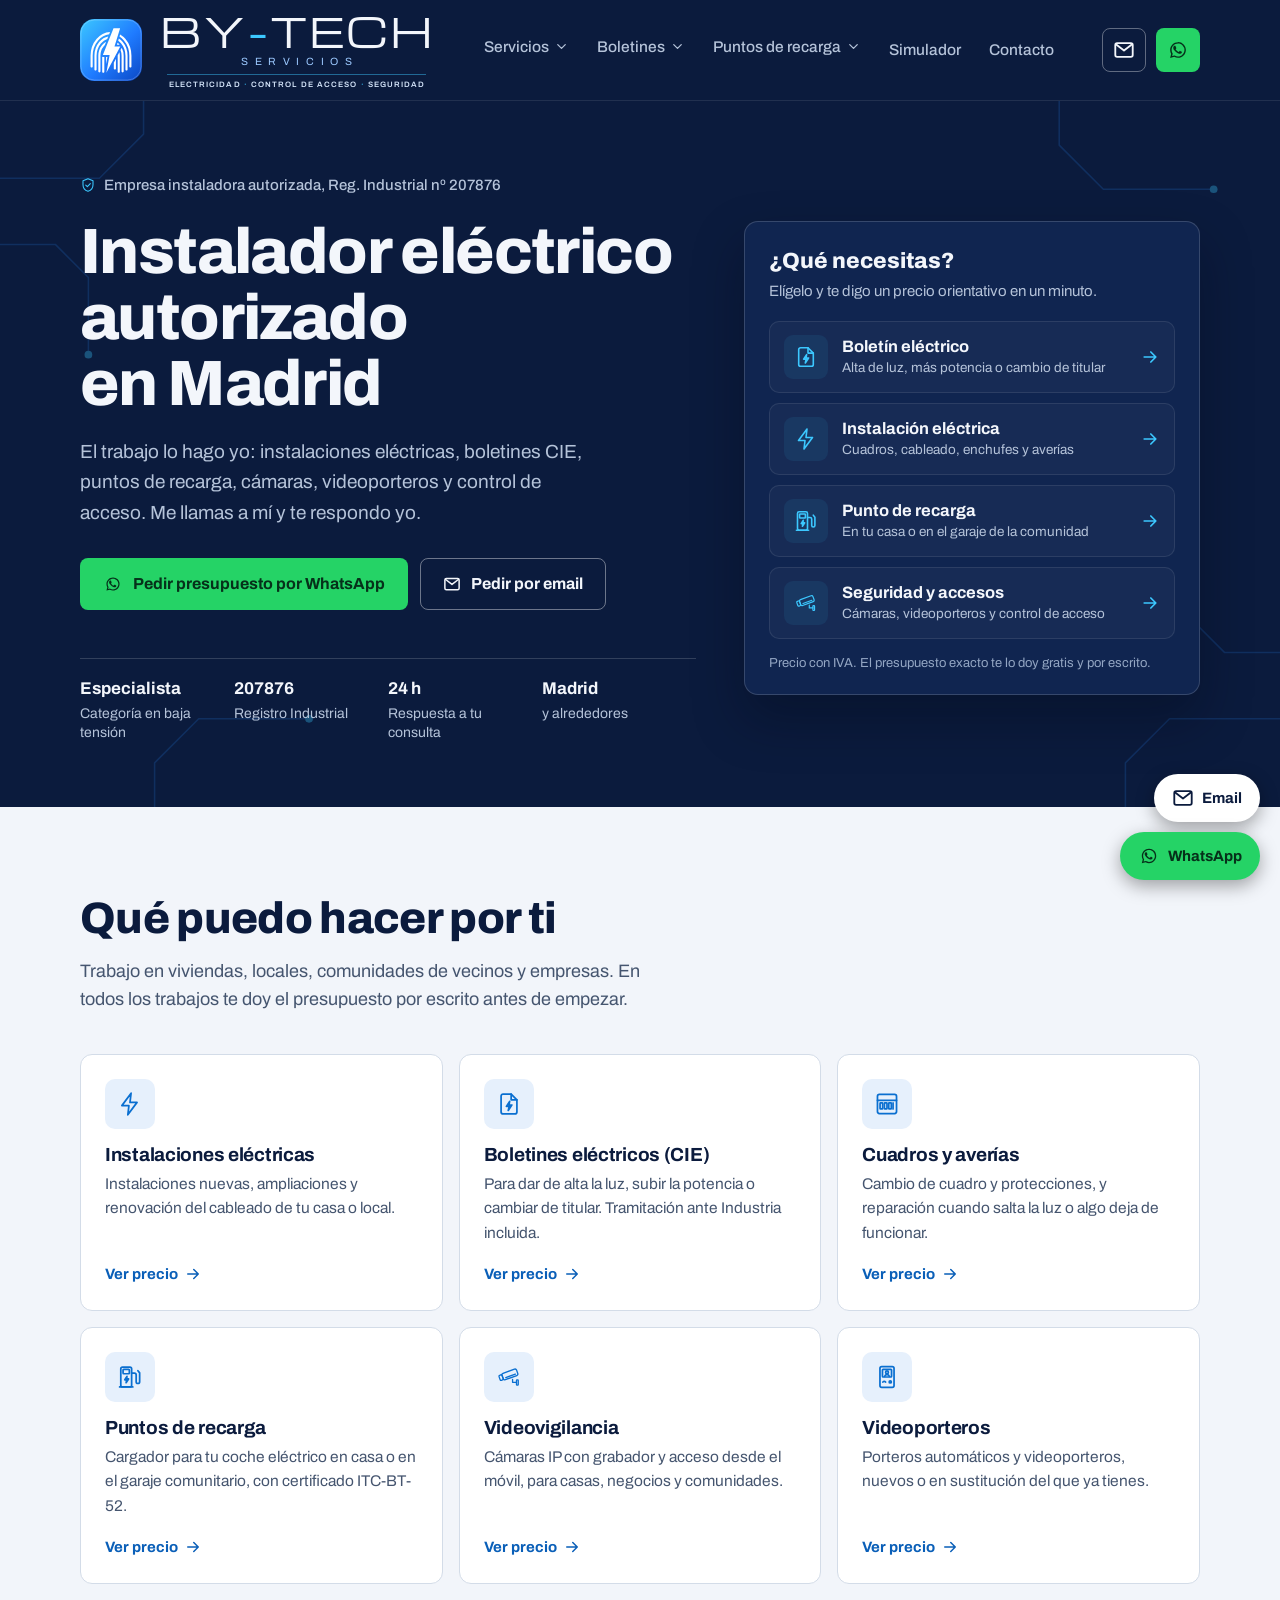
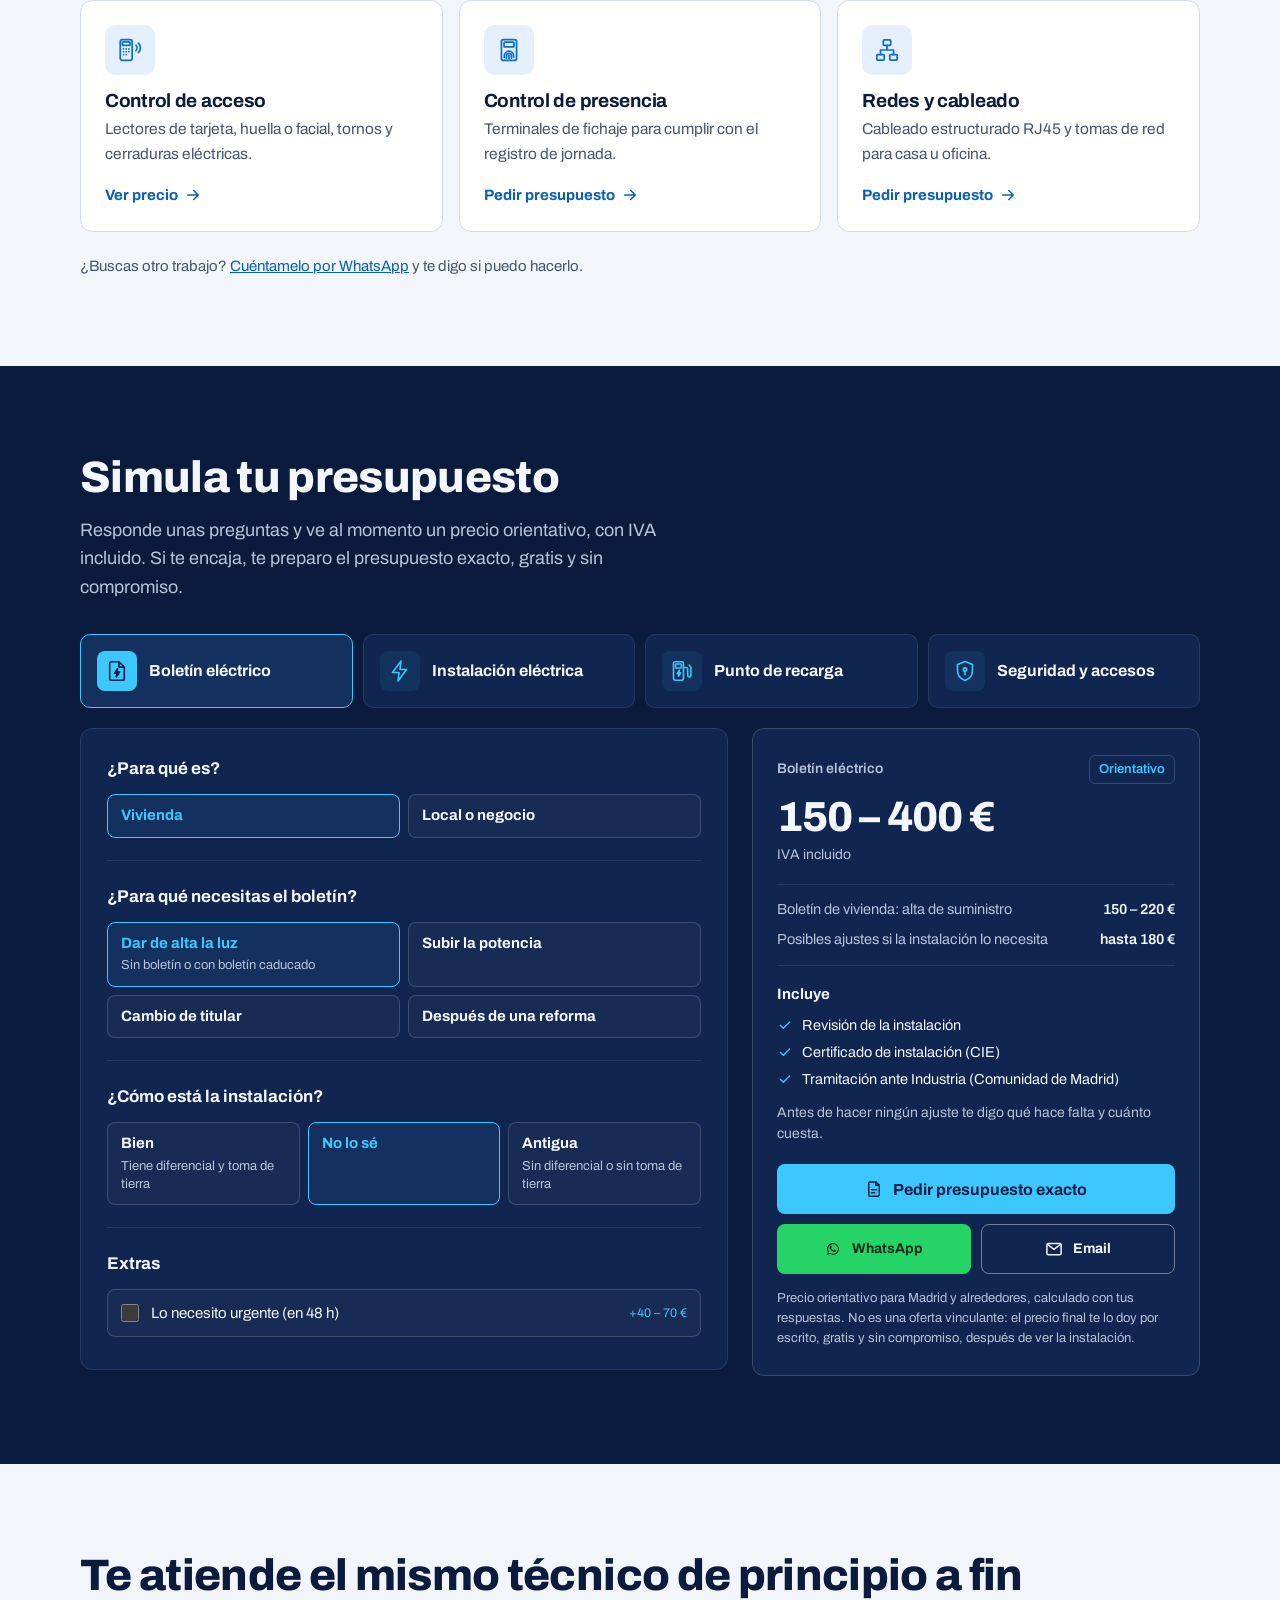
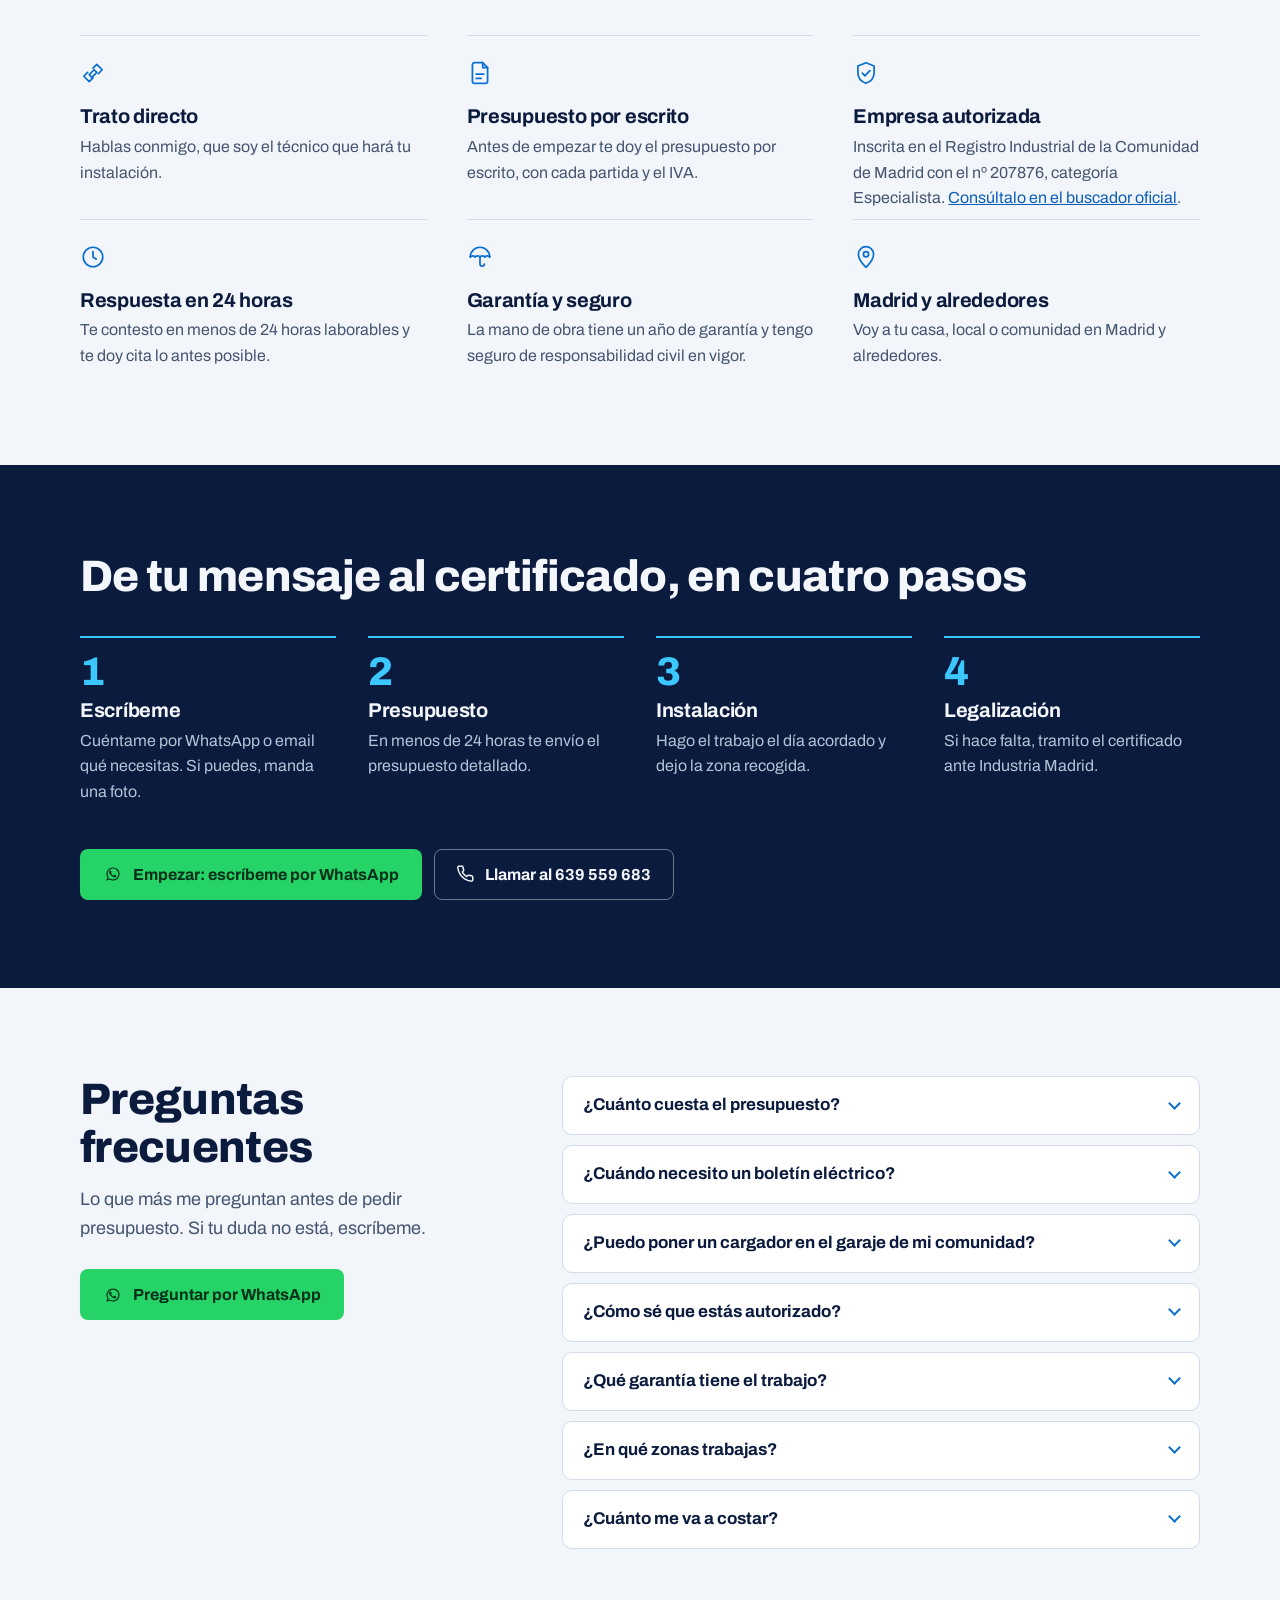
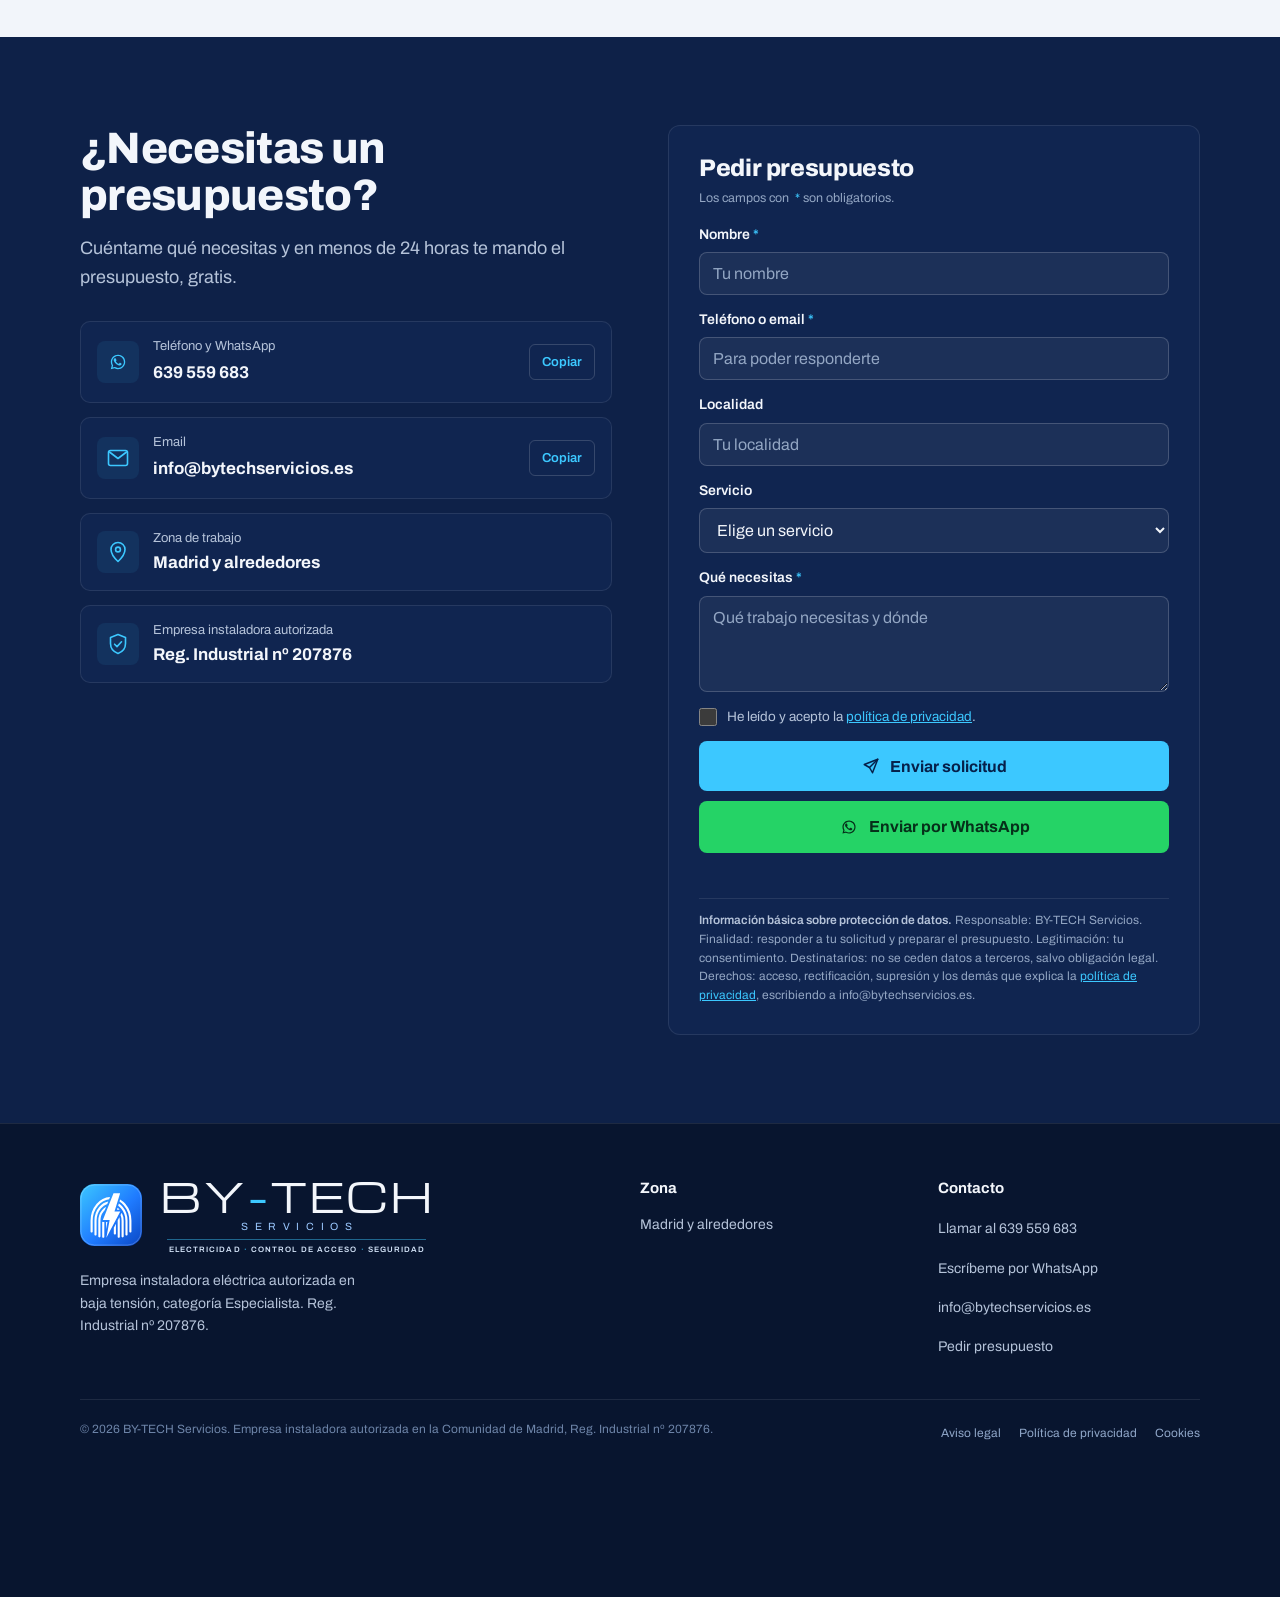
==== index.html @ 15f120e8 "Simulador: precios ajustados al mercado (boletín, cuadro, videoportero, recarga y cámaras) Co-Author" ====
<!doctype html>
<html lang="es">
<head>
<meta charset="utf-8">
<meta name="viewport" content="width=device-width, initial-scale=1, viewport-fit=cover">
<link rel="icon" type="image/svg+xml" href="favicon.svg">
<meta property="og:type" content="website">
<meta property="og:locale" content="es_ES">
<meta property="og:site_name" content="BY-TECH Servicios">
<meta property="og:url" content="https://bytechservicios.es/">
<meta property="og:title" content="BY-TECH Servicios · Electricista autorizado en Madrid y alrededores">
<meta property="og:image" content="https://bytechservicios.es/og-image.jpg">
<meta property="og:image:width" content="1200">
<meta property="og:image:height" content="630">
<meta property="og:image:alt" content="Logotipo de BY-TECH Servicios: electricidad, control de acceso y seguridad">
<meta name="twitter:card" content="summary_large_image">
<meta property="og:description" content="Empresa instaladora autorizada (Reg. Industrial 207876). Boletines, instalaciones, puntos de recarga y seguridad. Simula tu presupuesto en la web.">
<link rel="canonical" href="https://bytechservicios.es/">
<title>Electricista autorizado en Madrid y alrededores | BY-TECH Servicios</title>
<meta name="description" content="Electricista autorizado en Madrid y alrededores. Boletines CIE, instalaciones, puntos de recarga y seguridad. Simula tu presupuesto en la web.">
<script type="application/ld+json">
{
 "@context": "https://schema.org",
 "@type": "Electrician",
 "@id": "https://bytechservicios.es/#empresa",
 "name": "BY-TECH Servicios",
 "description": "Empresa instaladora eléctrica autorizada en la Comunidad de Madrid (Reg. Industrial nº 207876, categoría Especialista). Boletines CIE, instalaciones eléctricas, puntos de recarga, videovigilancia, videoporteros y control de acceso.",
 "url": "https://bytechservicios.es/",
 "telephone": "+34639559683",
 "email": "info@bytechservicios.es",
 "image": "https://bytechservicios.es/og-image.jpg",
 "logo": "https://bytechservicios.es/logo.jpg",
 "address": {
  "@type": "PostalAddress",
  "addressLocality": "Valdemoro",
  "postalCode": "28342",
  "addressRegion": "Madrid",
  "addressCountry": "ES"
 },
 "areaServed": {
   "@type": "AdministrativeArea",
   "name": "Comunidad de Madrid"
  },
 "hasOfferCatalog": {
  "@type": "OfferCatalog",
  "name": "Servicios",
  "itemListElement": [
   {
    "@type": "Offer",
    "itemOffered": {
     "@type": "Service",
     "name": "Boletín eléctrico (CIE)"
    }
   },
   {
    "@type": "Offer",
    "itemOffered": {
     "@type": "Service",
     "name": "Instalaciones eléctricas"
    }
   },
   {
    "@type": "Offer",
    "itemOffered": {
     "@type": "Service",
     "name": "Cuadros eléctricos y averías"
    }
   },
   {
    "@type": "Offer",
    "itemOffered": {
     "@type": "Service",
     "name": "Puntos de recarga para coche eléctrico"
    }
   },
   {
    "@type": "Offer",
    "itemOffered": {
     "@type": "Service",
     "name": "Control de acceso"
    }
   },
   {
    "@type": "Offer",
    "itemOffered": {
     "@type": "Service",
     "name": "Control de presencia"
    }
   },
   {
    "@type": "Offer",
    "itemOffered": {
     "@type": "Service",
     "name": "Videovigilancia"
    }
   },
   {
    "@type": "Offer",
    "itemOffered": {
     "@type": "Service",
     "name": "Videoporteros"
    }
   },
   {
    "@type": "Offer",
    "itemOffered": {
     "@type": "Service",
     "name": "Redes y cableado estructurado"
    }
   }
  ]
 }
}
</script>
<link rel="stylesheet" href="fonts/fonts.css">
<style>
/* Rediseño: azul marino plano de la marca, sin brillos ni degradados; tipografía Archivo; texto alineado a la izquierda */
:root{
  --bg:#0B1B3D; --navy:#0E2148; --navy-2:#122856; --panel:#102550; --panel-2:rgba(60,200,255,.08);
  --line:rgba(255,255,255,.16); --line-2:rgba(255,255,255,.09);
  --text:#F3F6FB; --muted:#B5C3D9; --soft:#93A6C3;
  --blue:#1f7bff; --cyan:#3cc8ff; --wa:#25d366; --wa-ink:#06301a;
  --f-brand:'Michroma','Archivo',system-ui,sans-serif; --f-body:'Archivo',system-ui,-apple-system,'Segoe UI',sans-serif;
  --gx:max(16px, env(safe-area-inset-left, 0px)); --gxr:max(16px, env(safe-area-inset-right, 0px));
  color-scheme:dark;
}
*,*::before,*::after{box-sizing:border-box}
html{scroll-behavior:smooth}
body{margin:0;background:var(--bg);color:var(--text);font-family:var(--f-body);font-size:17px;line-height:1.6;-webkit-font-smoothing:antialiased}
body::before{content:"";position:fixed;inset:0 0 auto;height:env(safe-area-inset-top,0px);z-index:60;background:var(--bg)}
a{color:inherit}
h1,h2,h3{margin:0;text-wrap:balance;line-height:1.08;letter-spacing:-.015em}
p{margin:0}
.wrap{max-width:1120px;margin:0 auto}
.band{padding-block:88px;padding-left:var(--gx);padding-right:var(--gxr)}
.label{display:none}
.h2{font-size:clamp(30px,4vw,44px);font-weight:800}
.sub{color:var(--muted);max-width:60ch;margin-top:14px;font-size:18px}
.ico{width:24px;height:24px;flex:none;stroke:currentColor;fill:none;stroke-width:1.6;stroke-linecap:round;stroke-linejoin:round}
:focus-visible{outline:2px solid var(--cyan);outline-offset:3px;border-radius:4px}
@media (prefers-reduced-motion:reduce){html{scroll-behavior:auto}*{transition:none!important;animation:none!important}}

/* ---- botones ---- */
.btn{display:inline-flex;align-items:center;gap:10px;min-height:50px;padding:12px 22px;border-radius:8px;font-weight:700;font-size:16px;text-decoration:none;border:1.5px solid transparent;cursor:pointer;font-family:inherit;transition:background .15s,border-color .15s,color .15s}
.btn:hover{filter:brightness(1.06)}
.btn-wa{background:var(--wa);color:var(--wa-ink)}
.btn-main{background:var(--cyan);color:#06204A}
.btn-ghost{background:transparent;border-color:rgba(255,255,255,.4);color:var(--text)}
.btn-ghost:hover{border-color:var(--cyan);color:var(--cyan)}

/* ---- logo ---- */
.logo{display:inline-flex;align-items:center;gap:12px;text-decoration:none;color:var(--text)}
.logo svg{flex:none}
.wm{display:flex;flex-direction:column;align-items:center;line-height:1}
.wm b{font-family:var(--f-brand);font-weight:400;letter-spacing:.05em;padding-left:.05em;white-space:nowrap}
.wm b i{font-style:normal;color:var(--cyan)}
.wm .sv{font-weight:400;letter-spacing:.62em;padding-left:.62em;color:#9cc9ff;margin-top:.55em;white-space:nowrap}
.wm em{font-style:normal;font-weight:600;letter-spacing:.14em;padding-left:.14em;color:#d6e6fb;white-space:nowrap;border-top:1px solid rgba(60,200,255,.45);padding-top:.75em;margin-top:.85em}
.wm em .dt{color:var(--cyan)}

/* ---- cabecera ---- */
header{position:sticky;top:env(safe-area-inset-top,0px);z-index:50;background:var(--bg);border-bottom:1px solid var(--line-2);padding-left:var(--gx);padding-right:var(--gxr)}
.nav{display:flex;align-items:center;justify-content:space-between;gap:20px;height:100px;transition:height .25s}
.nav .logo{gap:16px}.nav .logo svg{width:62px;height:62px;transition:width .25s,height .25s}
.nav .wm b{font-size:40px;transition:font-size .25s}.nav .wm .sv{font-size:10.5px;transition:font-size .25s}.nav .wm em{font-size:7.8px}
header.compact .nav{height:68px}header.compact .nav .logo{gap:12px}header.compact .nav .logo svg{width:44px;height:44px}
header.compact .nav .wm b{font-size:21px}header.compact .nav .wm .sv{font-size:7.2px}header.compact .nav .wm em{display:none}
.nav ul{display:flex;gap:28px;list-style:none;margin:0;padding:0}
.nav ul a{text-decoration:none;color:var(--muted);font-size:15.5px;font-weight:500;display:inline-block;padding-block:12px}
.nav-svc{padding-block:12px!important}
.dato b a{display:inline-block;padding-block:2px}
.nav ul a:hover{color:var(--cyan)}
.nav .btn{padding:9px 16px;font-size:14px}

/* ---- portada ---- */
.hero{position:relative;overflow:hidden;background:var(--bg);padding-block:72px 64px;padding-left:var(--gx);padding-right:var(--gxr)}
.hero .traces{position:absolute;inset:0;width:100%;height:100%;pointer-events:none;opacity:.32}
.hero-grid{position:relative;display:grid;grid-template-columns:minmax(0,1.15fr) minmax(0,.85fr);gap:48px;align-items:center}
.badge{display:inline-flex;align-items:center;gap:8px;color:var(--muted);font-size:15px;font-weight:500}
.badge .ico{color:var(--cyan)}
.hero h1{font-size:clamp(38px,5.6vw,64px);font-weight:800;margin-top:18px;line-height:1.03;letter-spacing:-.025em}
.hero h1 em{font-style:normal;color:var(--cyan)}
.hero .lead{font-size:19px;color:var(--muted);margin-top:20px;max-width:46ch}
.hero .cta{display:flex;gap:12px;flex-wrap:wrap;margin-top:30px}
.facts{display:grid;grid-template-columns:repeat(4,minmax(0,1fr));gap:0;margin-top:48px;border-top:1px solid var(--line)}
.fact{padding:16px 18px 0 0}
.fact strong{display:block;font-size:17px;font-weight:700;color:var(--text)}
.fact span{display:block;font-size:14px;line-height:1.4;color:var(--muted);margin-top:2px}

/* ---- precios rápidos ---- */
.quick{background:var(--navy);border-block:1px solid var(--line-2);padding-left:var(--gx);padding-right:var(--gxr)}
.quick .wrap{display:grid;grid-template-columns:repeat(4,minmax(0,1fr))}
.q{display:flex;align-items:center;gap:14px;padding:24px 18px;border-right:1px solid var(--line-2)}
.q:last-child{border-right:none}
.nw{white-space:nowrap}
a.q{color:inherit;text-decoration:none;transition:background .15s}
a.q:hover{background:rgba(255,255,255,.04)}
a.q:focus-visible{outline:2px solid var(--cyan);outline-offset:-2px}
.q .ico{width:26px;height:26px;color:var(--cyan)}
.q b{display:block;font-size:16px;font-weight:700}
.q span{font-size:14px;color:var(--cyan)}

/* ---- servicios ---- */
.svc-grid{display:grid;grid-template-columns:repeat(3,minmax(0,1fr));gap:18px;margin-top:44px}
.card{background:var(--panel);border:1px solid var(--line-2);border-radius:10px;padding:24px;display:flex;flex-direction:column;gap:12px}
.card:hover{border-color:var(--line)}
.card .ic{color:var(--cyan)}
.card .ic .ico{width:26px;height:26px}
.card h3{font-size:18px;font-weight:600}
.card p{font-size:14.5px;color:var(--muted)}

/* ---- bloques a dos columnas ---- */
.split{display:grid;grid-template-columns:minmax(0,1fr) minmax(0,1fr);gap:56px;align-items:center}
.alt{background:var(--navy)}
.checks{list-style:none;padding:0;margin:28px 0 0;display:flex;flex-direction:column;gap:14px}
.checks li{display:flex;gap:12px;align-items:flex-start;color:var(--text);font-size:15.5px}
.checks .ico{width:20px;height:20px;color:var(--cyan);margin-top:3px}
.price{border-radius:10px;padding:36px 28px;text-align:left;background:var(--panel);border:1px solid var(--line-2)}
.price small{display:block;color:var(--muted);font-size:14px}
.price .num{font-size:clamp(56px,7vw,76px);font-weight:700;line-height:1;margin-top:8px;color:var(--cyan);font-variant-numeric:tabular-nums}
.price .num sup{font-size:.35em;color:var(--muted);font-weight:600;vertical-align:super;margin-right:6px}
.price .note{color:var(--muted);font-size:14px;margin:10px 0 24px}
.price .btn{width:100%;justify-content:center}
.price .incl{margin-top:16px;font-size:13.5px;color:var(--muted)}
.ev{border-radius:10px;padding:36px 28px;text-align:left;background:var(--panel);border:1px solid var(--line-2)}
.ev .ico{width:56px;height:56px;color:var(--cyan);stroke-width:1.4}
.ev h3{font-size:26px;margin-top:16px}
.ev p{color:var(--muted);margin-top:10px;font-size:15px}

/* ---- ventajas ---- */
.adv{display:grid;grid-template-columns:repeat(3,minmax(0,1fr));column-gap:40px;margin-top:36px}
.adv div{padding:24px 0 8px;border-top:1px solid var(--line)}
.adv .ico{width:26px;height:26px;color:var(--cyan)}
.adv h3{font-size:20px;font-weight:700;margin-top:12px}
.adv p{font-size:16px;color:var(--muted);margin-top:6px}

/* ---- proceso ---- */
.steps{display:grid;grid-template-columns:repeat(4,minmax(0,1fr));gap:32px;margin-top:36px;counter-reset:s}
.steps::before{content:none}
.step{position:relative;text-align:left;border-top:2px solid var(--cyan);padding-top:14px}
.step::before{counter-increment:s;content:counter(s);display:block;margin-bottom:8px;color:var(--cyan);font-weight:800;font-size:40px;line-height:1}
.step h3{font-size:20px;font-weight:700}
.step p{font-size:16px;color:var(--muted);margin-top:6px}

/* ---- contacto ---- */
.contact .split{align-items:start}
.datos{display:flex;flex-direction:column;gap:14px;margin-top:30px}
.dato{display:flex;gap:14px;align-items:center;padding:14px 16px;border-radius:10px;background:var(--panel);border:1px solid var(--line-2)}
.dato .ic{width:42px;height:42px;border-radius:8px;display:flex;align-items:center;justify-content:center;background:var(--panel-2);color:var(--cyan);flex:none}
.dato small{display:block;font-size:13px;color:var(--muted)}
.dato b{font-size:17px;font-weight:700;word-break:break-word}
.dato .grow{flex:1;min-width:0}
.copy{background:none;border:1px solid var(--line);color:var(--cyan);border-radius:6px;padding:7px 12px;min-height:36px;font:600 13px var(--f-body);cursor:pointer;flex:none}
.copy:hover{background:var(--panel-2)}
form{border-radius:12px;padding:30px;background:var(--panel);border:1px solid var(--line-2)}
form h3{font-size:24px;font-weight:800;margin-bottom:6px}
.form-req{font-size:12.5px;color:var(--soft);margin-bottom:16px}
.req{color:var(--cyan);margin-left:3px}
.field-err{font-size:12.5px;font-weight:600;color:#ff9a9a;margin-top:2px}
.chk .field-err{margin:6px 0 0}
.field [aria-invalid="true"]{border-color:#ff9a9a}
.field input::placeholder,.field textarea::placeholder{color:var(--soft);opacity:1}
.skip{position:absolute;left:var(--gx);top:-80px;z-index:100;background:var(--cyan);color:#04122e;font-weight:700;padding:12px 18px;border-radius:10px;text-decoration:none}
.skip:focus{top:calc(10px + env(safe-area-inset-top,0px))}
.field{display:flex;flex-direction:column;gap:6px;margin-bottom:14px}
.field label{font-size:14px;font-weight:600;color:var(--text)}
.field input,.field select,.field textarea{width:100%;background:rgba(255,255,255,.05);border:1px solid rgba(255,255,255,.18);border-radius:8px;padding:12px 13px;font:16px var(--f-body);color:var(--text)}
.field textarea{min-height:96px;resize:vertical}
.field select option{background:var(--navy)}
.field input:focus,.field select:focus,.field textarea:focus{outline:none;border-color:var(--cyan)}
form .btn{width:100%;justify-content:center}
.send-row{display:grid;grid-template-columns:minmax(0,1fr);gap:10px;margin-top:6px}
@media (max-width:600px){.send-row{grid-template-columns:minmax(0,1fr)}}
.form-note{font-size:12.5px;color:var(--soft);margin-top:12px;text-align:center}
.hp{position:absolute;left:-9999px;width:1px;height:1px;overflow:hidden}
.chk{display:flex;gap:10px;align-items:flex-start;font-size:13.5px;color:var(--muted);margin:2px 0 14px;cursor:pointer}
.chk input{width:18px;height:18px;margin:2px 0 0;accent-color:var(--cyan);flex:none}
.chk a,.rgpd a{color:var(--cyan)}
button.btn{font-family:inherit}button.btn:disabled{opacity:.6;cursor:wait}
.btn .ico{width:18px;height:18px;stroke-width:2}
.form-status{min-height:1.4em;font-size:14px;font-weight:600;margin-top:12px;text-align:center}
.form-status.ok{color:#5be39a}.form-status.err{color:#ff9a9a}
.rgpd{font-size:12px;color:var(--soft);line-height:1.55;margin-top:14px;padding-top:12px;border-top:1px solid var(--line-2)}
.rgpd b{color:var(--muted);font-weight:600}

/* ---- pie ---- */
footer{background:#08152F;border-top:1px solid var(--line-2);padding-block:52px calc(150px + env(safe-area-inset-bottom,0px));padding-left:var(--gx);padding-right:var(--gxr)}
.foot{display:grid;grid-template-columns:minmax(0,2fr) minmax(0,1fr) minmax(0,1fr);gap:36px}
footer .logo{gap:16px}footer .logo svg{width:62px;height:62px}
footer .wm b{font-size:40px}footer .wm .sv{font-size:10.5px}footer .wm em{font-size:7.8px}
.foot p{font-size:14px;color:var(--muted);margin-top:16px;max-width:38ch}
.foot h4{margin:0 0 14px;font-size:15px;font-weight:700;color:var(--text)}
.foot ul{list-style:none;margin:0;padding:0;display:flex;flex-direction:column;gap:9px}
.foot ul a,.foot ul li{font-size:14px;color:var(--muted);text-decoration:none}
.foot ul a{display:inline-block;padding-block:4px}
.foot ul a:hover{color:var(--cyan)}
.legal{margin-top:36px;padding-top:20px;border-top:1px solid var(--line-2);font-size:12px;color:#6d84a8;display:flex;flex-wrap:wrap;gap:10px 24px;justify-content:space-between}
.legal-links{display:flex;flex-wrap:wrap;gap:8px 18px}.legal-links a{color:#8fa6c8;text-decoration:none;display:inline-block;padding-block:4px}.legal-links a:hover{color:var(--cyan)}

/* ---- botones flotantes: email + WhatsApp ---- */
.floats{position:fixed;right:calc(20px + env(safe-area-inset-right,0px));bottom:calc(20px + env(safe-area-inset-bottom,0px));z-index:70;display:flex;flex-direction:column;align-items:flex-end;gap:10px}
.mail-float{display:flex;align-items:center;gap:8px;background:#fff;color:#0B1B3D;text-decoration:none;font-weight:700;font-size:15px;padding:12px 18px;border-radius:999px;box-shadow:0 6px 18px rgba(0,0,0,.35)}
.mail-float .ico{width:22px;height:22px;stroke-width:2}
.wa-float{display:flex;align-items:center;gap:8px;background:var(--wa);color:var(--wa-ink);text-decoration:none;font-weight:700;font-size:15px;padding:12px 18px;border-radius:999px;box-shadow:0 6px 18px rgba(0,0,0,.35)}
.wa-float svg{width:22px;height:22px}

/* ---- menú de servicios ---- */
[hidden]{display:none!important}
.nav-svc{background:none;border:0;padding:0;color:var(--muted);font:500 15.5px var(--f-body);display:inline-flex;align-items:center;gap:5px;cursor:pointer}
.nav-svc:hover,.nav-svc[aria-expanded="true"]{color:var(--cyan)}
.chev{width:15px;height:15px;stroke:currentColor;fill:none;stroke-width:2;stroke-linecap:round;stroke-linejoin:round;transition:transform .15s}
.nav-svc[aria-expanded="true"] .chev{transform:rotate(180deg)}
.nav-actions{display:flex;align-items:center;gap:10px}
.wa-btn{width:44px;height:44px;border-radius:8px;display:inline-flex;align-items:center;justify-content:center;background:var(--wa);color:var(--wa-ink);flex:none}
.wa-btn:hover{filter:brightness(1.06)}
.wa-btn svg{width:24px;height:24px}
.mail-btn{width:44px;height:44px;border-radius:8px;display:inline-flex;align-items:center;justify-content:center;background:transparent;border:1.5px solid rgba(255,255,255,.35);color:var(--text);flex:none}
.mail-btn:hover{border-color:var(--cyan);color:var(--cyan)}
.mail-btn .ico{width:22px;height:22px;stroke-width:2}
.burger{display:none;width:44px;height:44px;border-radius:8px;align-items:center;justify-content:center;background:transparent;border:1.5px solid rgba(255,255,255,.35);color:var(--text);cursor:pointer}
.burger[aria-expanded="true"]{border-color:var(--cyan);color:var(--cyan)}
.burger svg{width:22px;height:22px;stroke:currentColor;fill:none;stroke-width:2;stroke-linecap:round}
.menu{position:absolute;left:0;right:0;top:100%;background:var(--bg);border-bottom:1px solid var(--line);box-shadow:0 24px 40px rgba(0,0,0,.45);padding-block:20px 22px;padding-left:var(--gx);padding-right:var(--gxr);max-height:calc(100vh - 68px - env(safe-area-inset-top,0px));overflow-y:auto}
.menu-head{font-size:15px;font-weight:700;color:var(--muted);margin:0 0 10px 14px}
.menu-grid{display:grid;grid-template-columns:repeat(3,minmax(0,1fr));gap:4px}
.mi{display:flex;gap:14px;align-items:flex-start;padding:13px 14px;border-radius:8px;text-decoration:none;color:var(--text);border:1px solid transparent;min-width:0}
.mi:hover,.mi:focus-visible{background:rgba(255,255,255,.05);border-color:var(--line-2)}
.mi .ic{width:28px;height:28px;display:flex;align-items:center;justify-content:center;flex:none;color:var(--cyan)}
.mi .ic .ico{width:24px;height:24px}
.mi b{display:block;font-size:16px;font-weight:700;line-height:1.3}
.mi span span{display:block;font-size:14px;color:var(--muted);line-height:1.45;margin-top:3px}
.menu-foot{display:flex;align-items:center;justify-content:space-between;gap:14px;flex-wrap:wrap;margin-top:14px;padding:14px 14px 0;border-top:1px solid var(--line-2);font-size:14px;color:var(--muted)}
.menu-foot .btn{padding:10px 16px;font-size:14px}
.mf-btns{display:flex;gap:10px;flex-wrap:wrap}
.btn-mail{background:transparent;border-color:rgba(255,255,255,.4);color:var(--text)}
.btn-mail:hover{border-color:var(--cyan);color:var(--cyan)}
.btn-mail .ico{width:18px;height:18px;stroke-width:2}
@media (max-width:960px){.burger{display:inline-flex}.menu-grid{grid-template-columns:repeat(2,minmax(0,1fr))}}
@media (max-width:600px){.menu-grid{grid-template-columns:minmax(0,1fr)}.mi{padding:11px 10px}}

/* ---- desplegable de boletines ---- */
.pb{display:grid;grid-template-columns:minmax(0,1.15fr) minmax(0,.85fr);gap:40px;align-items:center;padding:8px 14px 6px}
.pb-title{font-size:clamp(24px,2.8vw,32px);font-weight:800}
.pb .sub{margin-top:10px;font-size:15px}
.pb .checks{margin-top:18px;gap:10px}
.pb .checks li{font-size:15px}
.pb .price{padding:28px 24px}
.pb .price .num{font-size:clamp(46px,5vw,62px)}
.price .num.num-t{font-size:clamp(28px,3vw,34px);line-height:1.15;letter-spacing:-.01em}
.pb .ev{padding:28px 24px}.pb .ev .ico{width:76px;height:76px}.pb .ev h3{font-size:22px}
@media (max-width:960px){.pb{grid-template-columns:minmax(0,1fr);gap:22px}}

/* ---- carrusel de instalaciones ---- */
.gallery{border-radius:12px;padding:16px;background:var(--panel);border:1px solid var(--line-2);min-width:0}
.g-head{display:flex;align-items:center;justify-content:space-between;gap:12px;padding:2px 4px 14px}
.g-title{font-size:15px;font-weight:700;color:var(--text)}
.g-nav{display:flex;gap:8px}
.g-btn{width:44px;height:44px;border-radius:8px;display:inline-flex;align-items:center;justify-content:center;background:transparent;border:1px solid var(--line);color:var(--text);cursor:pointer}
.g-btn:hover{border-color:var(--cyan);color:var(--cyan)}
.g-btn svg{width:18px;height:18px;stroke:currentColor;fill:none;stroke-width:2;stroke-linecap:round;stroke-linejoin:round}
.g-track{display:flex;overflow-x:auto;scroll-snap-type:x mandatory;scroll-behavior:smooth;border-radius:8px;scrollbar-width:none;outline-offset:4px}
.g-track::-webkit-scrollbar{display:none}
.slide{position:relative;flex:0 0 100%;margin:0;aspect-ratio:4/3;scroll-snap-align:start;overflow:hidden;background:var(--navy)}
.slide img{width:100%;height:100%;object-fit:cover;display:block}
.slide figcaption{position:absolute;left:0;right:0;bottom:0;padding:44px 18px 16px;background:linear-gradient(180deg,transparent,rgba(5,13,32,.92))}
.slide figcaption b{display:block;font-size:17px;font-weight:600}
.slide figcaption span{display:block;font-size:13px;color:var(--muted);margin-top:2px}
.ph{background:#0F2552}
.ph::before{content:"";position:absolute;inset:0;background-image:linear-gradient(rgba(255,255,255,.04) 1px,transparent 1px),linear-gradient(90deg,rgba(255,255,255,.04) 1px,transparent 1px);background-size:28px 28px}
.ph-art{position:absolute;inset:0 0 22%;display:flex;align-items:center;justify-content:center;color:var(--cyan)}
.ph-art .ico{width:30%;height:auto;max-width:130px;stroke-width:1.2}
.chip{position:absolute;top:14px;left:14px;font-size:13px;font-weight:600;color:var(--text);background:rgba(11,27,61,.85);border:1px solid var(--line);padding:4px 10px;border-radius:6px}
.g-dots{display:flex;justify-content:center;gap:2px;padding-top:8px}
.g-dot{min-width:24px;height:24px;border:0;padding:0 2px;background:none;cursor:pointer;display:inline-flex;align-items:center;justify-content:center}
.g-dot::before{content:"";width:8px;height:8px;border-radius:999px;background:rgba(255,255,255,.22);transition:width .2s,background .2s}
.g-dot[aria-current="true"]::before{width:22px;background:var(--cyan)}
section[id]{scroll-margin-top:84px}

/* ---- responsive ---- */
@media (max-width:960px){
  .nav ul{display:none}
  .hero-grid,.split{grid-template-columns:minmax(0,1fr)}
    .facts{grid-template-columns:repeat(2,minmax(0,1fr))}
  .quick .wrap{grid-template-columns:repeat(2,minmax(0,1fr))}
  .q:nth-child(2){border-right:none}
  .q:nth-child(-n+2){border-bottom:1px solid var(--line-2)}
  .svc-grid,.adv{grid-template-columns:repeat(2,minmax(0,1fr))}
  .steps{grid-template-columns:repeat(2,minmax(0,1fr));row-gap:28px}
  .foot{grid-template-columns:repeat(2,minmax(0,1fr))}
}
@media (max-width:600px){
  .nav{height:72px}.nav .logo{gap:10px}.nav .logo svg{width:44px;height:44px}.nav .wm b{font-size:22px}.nav .wm .sv{font-size:7.5px}.nav .wm em{display:none}
  .menu{max-height:calc(100vh - 72px - env(safe-area-inset-top,0px))}
  .band{padding-block:64px}
  .hero .cta .btn{flex:1 1 100%;justify-content:center}
  .hero{padding-block:48px 52px}
  .quick .wrap,.svc-grid,.adv{grid-template-columns:minmax(0,1fr)}
  .q{border-right:none;border-bottom:1px solid var(--line-2)}.q:last-child{border-bottom:none}
  .foot{grid-template-columns:minmax(0,1fr)}
  footer .logo svg{width:52px;height:52px}footer .wm b{font-size:32px}footer .wm .sv{font-size:8.4px}footer .wm em{font-size:6.3px}
  .wa-float .t,.mail-float .t{display:none}.wa-float,.mail-float{padding:14px}
  .nav-actions{gap:7px}.wa-btn,.mail-btn,.burger{width:40px;height:40px}.wa-btn svg{width:22px;height:22px}.mail-btn .ico{width:20px;height:20px}
}
@media (max-width:389px){.nav .logo{gap:8px}.nav .logo svg,header.compact .nav .logo svg{width:38px;height:38px}.nav .wm b,header.compact .nav .wm b{font-size:18.5px}.nav .wm .sv,header.compact .nav .wm .sv{font-size:6.4px}.nav-actions{gap:6px}.wa-btn,.mail-btn,.burger{width:38px;height:38px}}
@media (max-width:349px){.nav .logo svg,header.compact .nav .logo svg{width:34px;height:34px}.nav .wm b,header.compact .nav .wm b{font-size:16px}.nav .wm .sv,header.compact .nav .wm .sv{font-size:5.6px}.nav-actions{gap:5px}.wa-btn,.mail-btn,.burger{width:36px;height:36px}}

/* ==== Mejoras para captar clientes ==== */
/* secciones claras: mismos colores de marca, en positivo */
.light{background:#F2F5FA;color:#0B1B3D;--text:#0B1B3D;--muted:#45556F;--soft:#5A6B86;--line:#D3DCE8;--line-2:#E1E7F0;--panel:#FFFFFF;--panel-2:#E6F0FC;--cyan:#0A6FD0}
.light a:not(.btn):not(.sc){color:#0A5FB8}
.light .btn-ghost{border-color:#9DB0CB;color:#0B1B3D}
.light .btn-ghost:hover{border-color:#0A6FD0;color:#0A6FD0}
.light .btn-main{color:#fff}
/* portada: selector de servicio */
.pick{background:var(--panel);border:1px solid var(--line);border-radius:14px;padding:26px 24px 20px;box-shadow:0 24px 50px rgba(2,8,24,.35);min-width:0}
.pick-t{font-size:22px;font-weight:800;line-height:1.2}
.pick-s{font-size:15px;color:var(--muted);margin-top:4px}
.pick-grid{display:flex;flex-direction:column;gap:10px;margin-top:18px}
.pk{display:flex;align-items:center;gap:14px;padding:13px 14px;border-radius:10px;border:1.5px solid var(--line-2);background:rgba(255,255,255,.03);text-decoration:none;color:var(--text);transition:border-color .15s,background .15s}
.pk:hover{border-color:var(--cyan);background:#14305F}
.pk:focus-visible{outline-offset:2px}
.pk .ic{width:44px;height:44px;border-radius:9px;background:var(--panel-2);color:var(--cyan);display:flex;align-items:center;justify-content:center;flex:none}
.pk .ic .ico{width:24px;height:24px}
.pk span:not(.ic){min-width:0}
.pk b{display:block;font-size:16.5px;font-weight:700;line-height:1.3}
.pk small{display:block;font-size:13.5px;color:var(--muted);margin-top:2px;line-height:1.35}
.pk .arr{margin-left:auto;width:20px;height:20px;color:var(--cyan);stroke-width:2;transition:transform .15s}
.pk:hover .arr{transform:translateX(3px)}
.pick-f{font-size:13px;color:var(--soft);margin-top:14px}
/* servicios */
.svc{display:grid;grid-template-columns:repeat(3,minmax(0,1fr));gap:16px;margin-top:40px}
.sc{display:flex;flex-direction:column;background:#fff;border:1px solid var(--line);border-radius:12px;padding:24px;text-decoration:none;color:var(--text);transition:border-color .15s,box-shadow .15s,transform .15s}
.sc:hover{border-color:#9CC2EE;box-shadow:0 12px 28px rgba(11,27,61,.10);transform:translateY(-2px)}
.sc .ic{width:50px;height:50px;border-radius:10px;background:var(--panel-2);color:var(--cyan);display:flex;align-items:center;justify-content:center}
.sc .ic .ico{width:26px;height:26px}
.sc h3{font-size:19px;font-weight:700;margin-top:16px}
.sc p{font-size:15.5px;color:var(--muted);margin-top:6px;flex:1}
.sc .go{display:inline-flex;align-items:center;gap:6px;margin-top:16px;font-weight:700;font-size:15px;color:#0A5FB8}
.sc .go .arr{width:18px;height:18px;stroke-width:2;transition:transform .15s}
.sc:hover .go .arr{transform:translateX(3px)}
.svc-note{margin-top:22px;font-size:15px;color:var(--muted)}
/* pasos: llamada a la acción */
.steps-cta{display:flex;gap:12px;flex-wrap:wrap;margin-top:44px}
/* preguntas frecuentes */
.faq-in{display:grid;grid-template-columns:minmax(0,.8fr) minmax(0,1.2fr);gap:56px;align-items:start}
.faq-in .btn{margin-top:26px}
.faq-list{display:flex;flex-direction:column;gap:10px}
.faq-list details{background:#fff;border:1px solid var(--line);border-radius:10px;transition:border-color .15s}
.faq-list details[open]{border-color:#9CC2EE}
.faq-list summary{list-style:none;cursor:pointer;display:flex;align-items:center;justify-content:space-between;gap:16px;padding:17px 20px;font-weight:700;font-size:17px;line-height:1.35;border-radius:10px}
.faq-list summary::-webkit-details-marker{display:none}
.faq-list summary::after{content:"";width:9px;height:9px;border-right:2px solid var(--cyan);border-bottom:2px solid var(--cyan);transform:rotate(45deg);margin-top:-5px;flex:none;transition:transform .15s}
.faq-list details[open] summary::after{transform:rotate(-135deg);margin-top:4px}
.faq-list details p{padding:0 20px 18px;color:var(--muted);font-size:16px}
@media (max-width:960px){
  .svc{grid-template-columns:repeat(2,minmax(0,1fr))}
  .faq-in{grid-template-columns:minmax(0,1fr);gap:28px}
}
@media (max-width:600px){
  .svc{grid-template-columns:minmax(0,1fr);gap:12px;margin-top:28px}
  .sc{display:grid;grid-template-columns:auto minmax(0,1fr);column-gap:14px;padding:18px 16px}
  .sc .ic{grid-row:span 3;width:44px;height:44px}
  .sc h3{margin-top:0;font-size:18px}
  .sc .go{margin-top:10px}
  .pick{padding:22px 16px 16px}
  .steps-cta .btn{flex:1 1 100%;justify-content:center}
  .faq-list summary{padding:16px;font-size:16px}
  .faq-list details p{padding:0 16px 16px}
}

/* ---- simulador de presupuesto ---- */
.sim{background:var(--bg)}
.sim-tabs{display:grid;grid-template-columns:repeat(4,minmax(0,1fr));gap:10px;margin-top:32px}
.sim-tab{display:flex;align-items:center;gap:12px;padding:16px;border-radius:10px;background:var(--panel);border:1.5px solid var(--line-2);color:var(--text);font:700 16px var(--f-body);text-align:left;cursor:pointer;transition:border-color .15s,background .15s;min-width:0}
.sim-tab:hover{border-color:var(--line)}
.sim-tab .ic{width:40px;height:40px;border-radius:8px;display:flex;align-items:center;justify-content:center;flex:none;background:var(--panel-2);color:var(--cyan)}
.sim-tab .ic .ico{width:24px;height:24px}
.sim-tab[aria-selected="true"]{border-color:var(--cyan);background:#14305F}
.sim-tab[aria-selected="true"] .ic{background:var(--cyan);color:#06204A}
.sim-body{display:grid;grid-template-columns:minmax(0,1.3fr) minmax(0,.9fr);gap:24px;margin-top:20px;align-items:start}
.sim-q{border-radius:12px;padding:26px 26px 10px;background:var(--panel);border:1px solid var(--line-2)}
.sq{padding-bottom:22px;margin-bottom:22px;border-bottom:1px solid var(--line-2)}
.sq:last-of-type{border-bottom:0;margin-bottom:0}
.sq fieldset{border:0;margin:0;padding:0;min-width:0}
.sq legend,.sq .lb{display:block;padding:0;font-size:17px;font-weight:700;color:var(--text);margin-bottom:12px}
.sq .hint{font-size:14px;color:var(--muted);margin:-6px 0 12px}
.opts{display:grid;grid-template-columns:repeat(3,minmax(0,1fr));gap:8px}
.opts[data-n="2"],.opts[data-n="4"]{grid-template-columns:repeat(2,minmax(0,1fr))}
.opt{position:relative;display:block;cursor:pointer}
.opt input{position:absolute;opacity:0;width:1px;height:1px}
.opt span{display:block;height:100%;padding:11px 13px;border-radius:8px;border:1.5px solid rgba(255,255,255,.16);background:rgba(255,255,255,.03);transition:border-color .15s,background .15s}
.opt b{display:block;font-size:15px;font-weight:700;line-height:1.3}
.opt small{display:block;font-size:13px;color:var(--muted);line-height:1.4;margin-top:3px}
.opt:hover span{border-color:var(--line)}
.opt input:checked+span{border-color:var(--cyan);background:#14305F}
.opt input:checked+span b{color:var(--cyan)}
.opt input:focus-visible+span{outline:2px solid var(--cyan);outline-offset:2px}
.nrow{display:flex;align-items:center;justify-content:space-between;gap:14px}
.nrow .lb{margin:0}
.nrow .lb small{display:block;font-size:12px;font-weight:400;color:var(--soft);margin-top:2px}
.stp{display:inline-flex;align-items:center;border:1.5px solid rgba(255,255,255,.16);border-radius:8px;overflow:hidden;flex:none;background:rgba(255,255,255,.03)}
.stp button{width:42px;height:42px;border:0;background:none;color:var(--cyan);font:600 20px var(--f-body);cursor:pointer;display:flex;align-items:center;justify-content:center}
.stp button:hover{background:var(--panel-2)}
.stp button:disabled{color:var(--soft);opacity:.45;cursor:default;background:none}
.stp input,.rv input{width:52px;height:42px;border:0;border-inline:1px solid rgba(255,255,255,.1);background:none;color:var(--text);text-align:center;font:600 16px var(--f-body);font-variant-numeric:tabular-nums;-moz-appearance:textfield;appearance:textfield}
.stp input::-webkit-outer-spin-button,.stp input::-webkit-inner-spin-button,.rv input::-webkit-outer-spin-button,.rv input::-webkit-inner-spin-button{-webkit-appearance:none;margin:0}
.stp input:focus,.rv input:focus{outline:none;background:var(--panel-2)}
.rng{display:flex;align-items:center;gap:14px}
.rng input[type=range]{flex:1;min-width:0;accent-color:var(--cyan);height:28px}
.rv{display:inline-flex;align-items:center;border:1.5px solid rgba(255,255,255,.16);border-radius:8px;overflow:hidden;flex:none;background:rgba(255,255,255,.03)}
.rv input{width:64px;border:0}
.rv span{padding:0 12px 0 2px;font-size:14px;color:var(--muted)}
.chks{display:flex;flex-direction:column;gap:8px}
.ck{display:flex;align-items:center;gap:12px;padding:11px 13px;border-radius:8px;border:1.5px solid rgba(255,255,255,.16);background:rgba(255,255,255,.03);cursor:pointer;font-size:15px}
.ck input{width:18px;height:18px;margin:0;accent-color:var(--cyan);flex:none}
.ck span{flex:1;min-width:0}
.ck em{font-style:normal;font-size:12.5px;color:var(--cyan);white-space:nowrap;font-variant-numeric:tabular-nums}
.ck:has(input:checked){border-color:var(--cyan);background:#14305F}
.sim-res{position:sticky;top:88px;border-radius:12px;padding:26px 24px;background:var(--panel);border:1.5px solid var(--line)}
.sr-top{display:flex;align-items:center;justify-content:space-between;gap:10px}
.sr-top small{font-size:14px;color:var(--muted);font-weight:600}
.sr-tag{font-size:13px;font-weight:600;color:var(--cyan);border:1px solid var(--line);border-radius:6px;padding:3px 9px;white-space:nowrap}
.sr-total{font-size:clamp(32px,3.6vw,42px);font-weight:800;line-height:1.1;margin-top:10px;color:var(--text);font-variant-numeric:tabular-nums;letter-spacing:-.02em}
.sr-iva{font-size:14px;color:var(--muted);margin-top:4px}
.sr-lines{list-style:none;margin:18px 0 0;padding:14px 0 0;border-top:1px solid var(--line-2);display:flex;flex-direction:column;gap:9px}
.sr-lines li{display:flex;justify-content:space-between;gap:14px;font-size:14.5px;color:var(--muted);line-height:1.4}
.sr-lines li b{font-weight:600;color:var(--text);white-space:nowrap;font-variant-numeric:tabular-nums}
.sr-inc{margin-top:16px;padding-top:14px;border-top:1px solid var(--line-2)}
.sr-inc b{font-size:15px;font-weight:700;color:var(--text)}
.sr-inc ul{list-style:none;margin:8px 0 0;padding:0;display:flex;flex-direction:column;gap:6px}
.sr-inc li{display:flex;gap:9px;align-items:flex-start;font-size:14.5px;color:var(--text);line-height:1.45}
.sr-inc li .ico{width:16px;height:16px;color:var(--cyan);margin-top:2px;stroke-width:2}
.sr-notes{font-size:14px;color:var(--muted);margin-top:12px;line-height:1.5}
.sr-notes:empty{display:none}
.sim-res .btn{width:100%;justify-content:center}
#sim-pedir{margin-top:20px}
.sr-alt{display:grid;grid-template-columns:minmax(0,1fr) minmax(0,1fr);gap:10px;margin-top:10px}
.sr-alt .btn{padding:11px 12px;font-size:14px}
.sr-legal{font-size:13px;color:var(--muted);line-height:1.55;margin-top:14px}
.sim-peek{display:none}
@media (max-width:960px){
  .sim-tabs{grid-template-columns:repeat(2,minmax(0,1fr))}
  .sim-body{grid-template-columns:minmax(0,1fr)}
  .sim-res{position:static}
  .sim-peek{display:flex;position:fixed;left:var(--gx);right:calc(var(--gxr) + 68px);bottom:calc(20px + env(safe-area-inset-bottom,0px));z-index:65;opacity:0;transform:translateY(12px);pointer-events:none;transition:opacity .2s,transform .2s;align-items:center;justify-content:space-between;gap:12px;padding:12px 16px;border-radius:14px;background:rgba(10,26,58,.96);backdrop-filter:blur(8px);border:1px solid var(--cyan);box-shadow:0 12px 30px rgba(0,0,0,.45);color:var(--text);text-decoration:none}
  .sim-peek.on{opacity:1;transform:none;pointer-events:auto}
  .sim-peek small{display:block;font-size:12px;color:var(--muted);white-space:nowrap}
  .sim-peek b{font-size:18px;color:var(--cyan);font-variant-numeric:tabular-nums;white-space:nowrap}
  .sim-peek span.go{font-size:13px;font-weight:600;color:var(--cyan);white-space:nowrap}
}
@media (max-width:600px){
  .sim-tabs{gap:8px}
  .sim-tab{gap:10px;padding:11px 10px;font-size:13.5px;line-height:1.3}
  .sim-tab .ic{width:36px;height:36px;border-radius:10px}
  .sim-tab .ic .ico{width:21px;height:21px}
  .sim-q{padding:20px 16px 4px;border-radius:16px}
  .sim-res{padding:22px 18px}
  .opts[data-n="3"]{grid-template-columns:minmax(0,1fr)}
}
@media (max-width:389px){.sim-tab{flex-direction:column;align-items:flex-start;gap:8px}.sim-peek span.go{display:none}}
@media (max-width:359px){.opts[data-n]{grid-template-columns:minmax(0,1fr)}}
</style>

</head>
<body>
<!-- símbolo y degradado del logo (se reutilizan) -->
<svg width="0" height="0" style="position:absolute" aria-hidden="true">
  <defs>
    <linearGradient id="btg" x1="0" y1="0" x2="1" y2="1"><stop offset="0" stop-color="#3cc8ff"/><stop offset=".55" stop-color="#1f7bff"/><stop offset="1" stop-color="#0b47c4"/></linearGradient>
    <symbol id="bt-mark" viewBox="0 0 64 64"><rect width="64" height="64" rx="15" fill="url(#btg)"/><rect x="1" y="1" width="62" height="62" rx="14" fill="none" stroke="#fff" stroke-opacity=".22" stroke-width="1"/><path fill="#fff" d="M34.6 9.5H41.4L35.6 28.4H41.6L27.2 55.5L30.6 37.2H23.6ZM10.9 49V38Q10.9 27.86 17.02 20.67Q22.85 13.82 31 13.42L30.09 15.7Q23.53 16.41 18.7 22.1Q13.1 28.67 13.1 38V49Q13.1 49.46 12.78 49.78Q12.46 50.1 12 50.1Q11.54 50.1 11.22 49.78Q10.9 49.46 10.9 49ZM14.9 52V38Q14.9 29.73 19.84 23.86Q23.82 19.14 29.12 18.16L28.12 20.67Q24.43 21.82 21.53 25.27Q17.1 30.53 17.1 38V52Q17.1 52.46 16.78 52.78Q16.46 53.1 16 53.1Q15.54 53.1 15.22 52.78Q14.9 52.46 14.9 52ZM40.75 18.08 41.42 15.9Q44.42 17.67 46.98 20.67Q53.1 27.86 53.1 38V49Q53.1 49.46 52.78 49.78Q52.46 50.1 52 50.1Q51.54 50.1 51.22 49.78Q50.9 49.46 50.9 49V38Q50.9 28.67 45.3 22.1Q43.19 19.62 40.75 18.08ZM39.42 22.43 40.1 20.23Q42.27 21.62 44.16 23.86Q49.1 29.73 49.1 38V52Q49.1 52.46 48.78 52.78Q48.46 53.1 48 53.1Q47.54 53.1 47.22 52.78Q46.9 52.46 46.9 52V38Q46.9 30.53 42.47 25.27Q41.04 23.57 39.42 22.43ZM18.9 54V38Q18.9 31.6 22.67 27.05Q24.61 24.69 26.98 23.53L25.52 27.21Q24.92 27.77 24.36 28.45Q21.1 32.39 21.1 38V54Q21.1 54.46 20.78 54.78Q20.46 55.1 20 55.1Q19.54 55.1 19.22 54.78Q18.9 54.46 18.9 54ZM41.81 32.06 43.09 29.64Q45.1 33.33 45.1 38V54Q45.1 54.46 44.78 54.78Q44.46 55.1 44 55.1Q43.54 55.1 43.22 54.78Q42.9 54.46 42.9 54V38Q42.9 34.75 41.81 32.06ZM38.89 37.55 40.61 34.31Q41.1 36.03 41.1 38V54.5Q41.1 54.96 40.78 55.28Q40.46 55.6 40 55.6Q39.54 55.6 39.22 55.28Q38.9 54.96 38.9 54.5V38Q38.9 37.77 38.89 37.55ZM22.9 54.5V38.97Q23.24 39.1 23.6 39.1H25.1V54.5Q25.1 54.96 24.78 55.28Q24.46 55.6 24 55.6Q23.54 55.6 23.22 55.28Q22.9 54.96 22.9 54.5ZM34.9 45.06 37.1 40.92V51Q37.1 51.46 36.78 51.78Q36.46 52.1 36 52.1Q35.54 52.1 35.22 51.78Q34.9 51.46 34.9 51ZM26.9 39.1H28.31L26.9 46.71ZM40.86 26.5H38.17L38.76 24.59Q39.86 25.39 40.86 26.5Z"/></symbol>
    <symbol id="i-wa" viewBox="0 0 32 32"><path fill="currentColor" d="M23.5 8.5A10.4 10.4 0 0 0 16 5.5C10.2 5.5 5.5 10.2 5.5 16c0 1.8.5 3.6 1.4 5.2L5.5 26.5l5.5-1.4a10.4 10.4 0 0 0 5 1.3c5.8 0 10.5-4.7 10.5-10.5 0-2.8-1.1-5.4-3-7.4zm-7.5 16.1a8.6 8.6 0 0 1-4.4-1.2l-.3-.2-3.2.8.9-3.1-.2-.3a8.6 8.6 0 0 1-1.3-4.6c0-4.8 3.9-8.6 8.6-8.6 2.3 0 4.4.9 6 2.5a8.5 8.5 0 0 1 2.5 6c0 4.7-3.9 8.7-8.6 8.7zm4.7-6.5c-.3-.1-1.6-.8-1.8-.9-.3-.1-.5-.1-.7.1-.2.3-.7.9-.9 1.1-.2.2-.3.2-.6.1-.3-.1-1.2-.4-2.2-1.4-.8-.7-1.4-1.6-1.5-1.9-.2-.3 0-.4.1-.6l.4-.5c.1-.2.2-.3.3-.5 0-.2 0-.3-.1-.5-.1-.2-.7-1.6-.9-2.2-.2-.5-.5-.5-.7-.5h-.6c-.2 0-.5.1-.8.4-.3.3-1 1-1 2.4s1 2.7 1.2 2.9c.1.2 2 3.1 4.9 4.3.7.3 1.2.5 1.6.6.7.2 1.3.2 1.8.1.5-.1 1.6-.7 1.8-1.3.2-.6.2-1.1.2-1.2-.1-.1-.3-.2-.6-.3z"/></symbol>
  </defs>
</svg>

<a class="skip" href="#inicio">Saltar al contenido</a>
<header>
  <div class="wrap nav">
    <a class="logo" href="#inicio" aria-label="BY-TECH Servicios, inicio">
      <svg width="58" height="58" aria-hidden="true"><use href="#bt-mark"/></svg>
      <span class="wm"><b>BY<i>-</i>TECH</b><span class="sv">SERVICIOS</span><em>ELECTRICIDAD <span class="dt">·</span> CONTROL DE ACCESO <span class="dt">·</span> SEGURIDAD</em></span>
    </a>
    <ul>
      <li><button type="button" class="nav-svc" data-panel="menu" aria-expanded="false" aria-controls="menu">Servicios<svg class="chev" viewBox="0 0 24 24" aria-hidden="true"><path d="m6 9 6 6 6-6"/></svg></button></li>
      <li><button type="button" class="nav-svc" data-panel="p-boletin" aria-expanded="false" aria-controls="p-boletin">Boletines<svg class="chev" viewBox="0 0 24 24" aria-hidden="true"><path d="m6 9 6 6 6-6"/></svg></button></li>
      <li><button type="button" class="nav-svc" data-panel="p-recarga" aria-expanded="false" aria-controls="p-recarga">Puntos de recarga<svg class="chev" viewBox="0 0 24 24" aria-hidden="true"><path d="m6 9 6 6 6-6"/></svg></button></li>
      <li><a href="#simulador">Simulador</a></li>
      <li><a href="#contacto">Contacto</a></li>
    </ul>
    <div class="nav-actions">
      <button type="button" class="burger" data-panel="menu" aria-expanded="false" aria-controls="menu" aria-label="Ver servicios"><svg viewBox="0 0 24 24" aria-hidden="true"><path d="M4 7h16M4 12h16M4 17h16"/></svg></button>
      <a class="mail-btn" href="mailto:info@bytechservicios.es?subject=Presupuesto%20desde%20la%20web" aria-label="Escribir por email"><svg class="ico" viewBox="0 0 24 24" aria-hidden="true"><rect x="2.5" y="4.5" width="19" height="15" rx="2"/><path d="m3.5 6 8.5 6.5L20.5 6"/></svg></a>
      <a class="wa-btn" href="https://wa.me/34639559683?text=Hola%2C%20te%20escribo%20desde%20la%20web.%20Quiero%20pedir%20un%20presupuesto." target="_blank" rel="noopener" aria-label="Escribir por WhatsApp"><svg aria-hidden="true"><use href="#i-wa"/></svg></a>
    </div>
  </div>
  <div class="menu" id="menu" hidden>
    <div class="wrap">
      <div class="menu-head">Servicios</div>
      <div class="menu-grid">
<a class="mi" href="#contacto" data-svc="Instalación eléctrica"><span class="ic"><svg class="ico" viewBox="0 0 24 24" aria-hidden="true"><path d="M13 2 4.5 13.5H11L10 22l8.5-11.5H12z"/></svg></span><span><b>Instalaciones eléctricas</b><span>Instalaciones nuevas, ampliaciones y renovación de cableado.</span></span></a>
<a class="mi" href="#" data-open-panel="p-boletin"><span class="ic"><svg class="ico" viewBox="0 0 24 24" aria-hidden="true"><path d="M14 2.8H6.5a1.8 1.8 0 0 0-1.8 1.8v14.8a1.8 1.8 0 0 0 1.8 1.8h11a1.8 1.8 0 0 0 1.8-1.8V8.1z"/><path d="M14 2.8v5.3h5.3"/><path d="m12.6 9.6-3 4.6h2.6l-.9 3.8 3.3-5h-2.6z"/></svg></span><span><b>Boletines CIE</b><span>Alta de suministro, cambio de titular y aumento de potencia.</span></span></a>
<a class="mi" href="#contacto" data-svc="Cuadro eléctrico o avería"><span class="ic"><svg class="ico" viewBox="0 0 24 24" aria-hidden="true"><rect x="3.2" y="3.2" width="17.6" height="17.6" rx="1.8"/><path d="M3.2 8.6h17.6"/><rect x="5.6" y="11" width="2.4" height="5.6" rx=".5"/><rect x="9.6" y="11" width="2.4" height="5.6" rx=".5"/><rect x="13.6" y="11" width="2.4" height="5.6" rx=".5"/><path d="M17.6 11v5.6"/></svg></span><span><b>Cuadros y averías</b><span>Cambio de cuadros, protecciones y reparación de averías.</span></span></a>
<a class="mi" href="#" data-open-panel="p-recarga"><span class="ic"><svg class="ico" viewBox="0 0 24 24" aria-hidden="true"><rect x="3.5" y="2.8" width="10" height="18.4" rx="1.6"/><rect x="5.6" y="5" width="5.8" height="4" rx=".6"/><path d="m9.2 11.4-2 3.2h1.9l-.7 2.7 2.3-3.5H8.9z"/><path d="M13.5 8.5h2.6a1.6 1.6 0 0 1 1.6 1.6v6.3a1.6 1.6 0 0 0 3.2 0V8.2l-1.6-2"/><path d="M2.4 21.2h12.2"/></svg></span><span><b>Puntos de recarga</b><span>Cargadores para coche eléctrico en garajes y comunidades.</span></span></a>
<a class="mi" href="#contacto" data-svc="Control de acceso"><span class="ic"><svg class="ico" viewBox="0 0 24 24" aria-hidden="true"><rect x="3" y="2.5" width="11" height="19" rx="1.8"/><rect x="5" y="4.6" width="7" height="3.2" rx=".6"/><path d="M6 11h.01M8.5 11h.01M11 11h.01M6 13.6h.01M8.5 13.6h.01M11 13.6h.01M6 16.2h.01M8.5 16.2h.01"/><path d="M17.5 7.5a3.6 3.6 0 0 1 0 5M19.8 5.6a6.3 6.3 0 0 1 0 8.8"/></svg></span><span><b>Control de acceso</b><span>Lectores de tarjeta, huella y facial, tornos y cerraduras.</span></span></a>
<a class="mi" href="#contacto" data-svc="Control de presencia"><span class="ic"><svg class="ico" viewBox="0 0 24 24" aria-hidden="true"><rect x="5" y="2.4" width="14" height="19.2" rx="1.8"/><rect x="7.4" y="4.8" width="9.2" height="4.4" rx=".7"/><path d="M7.7 18.6v-1.2a4.3 4.3 0 0 1 8.6 0v1.2"/><path d="M9.7 19.4v-2a2.3 2.3 0 0 1 4.6 0v2"/><path d="M12 16.9v2.9"/></svg></span><span><b>Control de presencia</b><span>Terminales de fichaje para el registro de jornada.</span></span></a>
<a class="mi" href="#contacto" data-svc="Videovigilancia"><span class="ic"><svg class="ico" viewBox="0 0 32 32" aria-hidden="true"><g transform="rotate(-20 16 13)"><rect x="7.6" y="9" width="19" height="8.4" rx="2"/><rect x="3.6" y="9.9" width="4" height="6.6" rx="1.3"/><path d="M11 15.1H23.6"/></g><path d="M20.4 18.9V22.6H25.2"/><rect x="25.2" y="19.6" width="2.2" height="6.4" rx=".7"/></svg></span><span><b>Videovigilancia</b><span>Cámaras IP, grabadores y acceso desde el móvil.</span></span></a>
<a class="mi" href="#contacto" data-svc="Videoportero"><span class="ic"><svg class="ico" viewBox="0 0 24 24" aria-hidden="true"><rect x="5.5" y="2.5" width="13" height="19" rx="1.6"/><rect x="7.8" y="5" width="8.4" height="7" rx=".6"/><circle cx="12" cy="7.6" r="1.3"/><path d="M9.8 11.3a2.4 2.4 0 0 1 4.4 0M8.2 16.6c.7-.8 1.8-.8 2.5 0"/><circle cx="15" cy="16.5" r="1"/></svg></span><span><b>Videoporteros</b><span>Porteros automáticos y videoporteros, nuevos o en sustitución.</span></span></a>
<a class="mi" href="#contacto" data-svc="Redes y cableado"><span class="ic"><svg class="ico" viewBox="0 0 24 24" aria-hidden="true"><rect x="8.6" y="2.6" width="6.8" height="5.2" rx=".8"/><rect x="2.6" y="16.2" width="6.8" height="5.2" rx=".8"/><rect x="14.6" y="16.2" width="6.8" height="5.2" rx=".8"/><path d="M12 7.8V12M6 16.2V12h12v4.2"/></svg></span><span><b>Redes y cableado</b><span>Cableado estructurado RJ45 y tomas de red.</span></span></a>
      </div>
      <div class="menu-foot"><span>Si buscas otro trabajo, cuéntamelo y te digo si puedo hacerlo.</span><div class="mf-btns"><a class="btn btn-wa" href="https://wa.me/34639559683?text=Hola%2C%20te%20escribo%20desde%20la%20web.%20Quiero%20pedir%20un%20presupuesto." target="_blank" rel="noopener"><svg width="18" height="18" aria-hidden="true"><use href="#i-wa"/></svg>Escríbeme</a><a class="btn btn-mail" href="mailto:info@bytechservicios.es?subject=Presupuesto%20desde%20la%20web"><svg class="ico" viewBox="0 0 24 24" aria-hidden="true"><rect x="2.5" y="4.5" width="19" height="15" rx="2"/><path d="m3.5 6 8.5 6.5L20.5 6"/></svg>Email</a><a class="btn btn-ghost" href="#simulador"><svg class="ico" viewBox="0 0 24 24" aria-hidden="true"><rect x="4.5" y="2.5" width="15" height="19" rx="2"/><rect x="7.5" y="5.5" width="9" height="4" rx=".6"/><path d="M8.5 13h.01M12 13h.01M15.5 13h.01M8.5 16.8h.01M12 16.8h.01M15.5 16.8h.01"/></svg>Simular precio</a></div></div>
    </div>
  </div>
  <div class="menu" id="p-boletin" hidden>
    <div class="wrap pb">
    <div>
      <h3 class="pb-title">Boletín eléctrico para tu vivienda o local</h3>
      <p class="sub">Reviso la instalación, emito el certificado y lo tramito ante Industria de la Comunidad de Madrid.</p>
      <ul class="checks">
        <li><svg class="ico" viewBox="0 0 24 24" aria-hidden="true"><path d="m5 12.5 4.5 4.5L19 7.5"/></svg>Viviendas: alta de suministro, cambio de titular y aumento de potencia</li>
        <li><svg class="ico" viewBox="0 0 24 24" aria-hidden="true"><path d="m5 12.5 4.5 4.5L19 7.5"/></svg>Locales: aperturas y licencias de actividad</li>
        <li><svg class="ico" viewBox="0 0 24 24" aria-hidden="true"><path d="m5 12.5 4.5 4.5L19 7.5"/></svg><span>Puntos de recarga: certificado <span class="nw">ITC-BT-52</span></span></li>
        <li><svg class="ico" viewBox="0 0 24 24" aria-hidden="true"><path d="m5 12.5 4.5 4.5L19 7.5"/></svg>Tramitación ante Industria Madrid incluida</li>
      </ul>
    </div>
    <div class="price">
      <small>Boletín eléctrico para vivienda</small>
      <div class="num num-t">Presupuesto<br>sin compromiso</div>
      <p class="note">Respuesta en menos de 24 h · Tramitación incluida</p>
      <a class="btn btn-main" href="https://wa.me/34639559683?text=Hola%2C%20te%20escribo%20desde%20la%20web.%20Necesito%20un%20bolet%C3%ADn%20el%C3%A9ctrico." target="_blank" rel="noopener">Pedir mi boletín</a>
      <a class="btn btn-ghost" href="#simulador" data-sim="boletin" style="margin-top:10px"><svg class="ico" viewBox="0 0 24 24" aria-hidden="true"><rect x="4.5" y="2.5" width="15" height="19" rx="2"/><rect x="7.5" y="5.5" width="9" height="4" rx=".6"/><path d="M8.5 13h.01M12 13h.01M15.5 13h.01M8.5 16.8h.01M12 16.8h.01M15.5 16.8h.01"/></svg>Simular precio</a>
      <p class="incl">Revisión · Certificado · Tramitación</p>
    </div>
    </div>
  </div>
  <div class="menu" id="p-recarga" hidden>
    <div class="wrap pb">
    <div>
      <h3 class="pb-title">Instala tu cargador de coche eléctrico</h3>
      <p class="sub">Recarga en casa o en el garaje de tu comunidad, con la instalación legalizada y su certificado.</p>
      <ul class="checks">
        <li><svg class="ico" viewBox="0 0 24 24" aria-hidden="true"><path d="m5 12.5 4.5 4.5L19 7.5"/></svg>Cargador monofásico hasta 7,4 kW</li>
        <li><svg class="ico" viewBox="0 0 24 24" aria-hidden="true"><path d="m5 12.5 4.5 4.5L19 7.5"/></svg>Cargador trifásico hasta 22 kW</li>
        <li><svg class="ico" viewBox="0 0 24 24" aria-hidden="true"><path d="m5 12.5 4.5 4.5L19 7.5"/></svg>Instalaciones para comunidades de vecinos</li>
        <li><svg class="ico" viewBox="0 0 24 24" aria-hidden="true"><path d="m5 12.5 4.5 4.5L19 7.5"/></svg><span>Certificado <span class="nw">ITC-BT-52</span> incluido</span></li>
        <li><svg class="ico" viewBox="0 0 24 24" aria-hidden="true"><path d="m5 12.5 4.5 4.5L19 7.5"/></svg>Te informo de las ayudas que haya disponibles</li>
      </ul>
      <div style="margin-top:28px;display:flex;gap:10px;flex-wrap:wrap"><a class="btn btn-main" href="https://wa.me/34639559683?text=Hola%2C%20te%20escribo%20desde%20la%20web.%20Quiero%20instalar%20un%20punto%20de%20recarga." target="_blank" rel="noopener">Pedir presupuesto de recarga</a><a class="btn btn-ghost" href="#simulador" data-sim="recarga"><svg class="ico" viewBox="0 0 24 24" aria-hidden="true"><rect x="4.5" y="2.5" width="15" height="19" rx="2"/><rect x="7.5" y="5.5" width="9" height="4" rx=".6"/><path d="M8.5 13h.01M12 13h.01M15.5 13h.01M8.5 16.8h.01M12 16.8h.01M15.5 16.8h.01"/></svg>Simular precio</a></div>
    </div>
    <div class="ev">
      <svg class="ico" viewBox="0 0 24 24" aria-hidden="true"><rect x="3.5" y="2.8" width="10" height="18.4" rx="1.6"/><rect x="5.6" y="5" width="5.8" height="4" rx=".6"/><path d="m9.2 11.4-2 3.2h1.9l-.7 2.7 2.3-3.5H8.9z"/><path d="M13.5 8.5h2.6a1.6 1.6 0 0 1 1.6 1.6v6.3a1.6 1.6 0 0 0 3.2 0V8.2l-1.6-2"/><path d="M2.4 21.2h12.2"/></svg>
      <h3>Recarga en casa</h3>
      <p>Cargas el coche por la noche en tu garaje, en las horas en que la luz es más barata.</p>
    </div>
    </div>
  </div>
</header>

<main id="inicio" tabindex="-1">
<section class="hero">
  <svg class="traces" viewBox="0 0 1200 640" preserveAspectRatio="xMidYMid slice" aria-hidden="true">
    <defs><radialGradient id="dot"><stop offset="0" stop-color="#e6fbff"/><stop offset=".35" stop-color="#40c8ff"/><stop offset="1" stop-color="#1a6fff" stop-opacity="0"/></radialGradient></defs>
    <g fill="none" stroke="#2a8cff" stroke-width="1.4" stroke-linecap="round" stroke-linejoin="round" opacity=".55">
      <path d="M0 70H110L150 30V0"/><path d="M0 130H70L100 160V230"/><path d="M1200 560H1080L1040 600V640"/><path d="M1200 500H1130L1100 470V400"/><path d="M980 0V40L1020 80H1120"/><path d="M160 640V600L200 560H300"/>
    </g>
    <circle cx="100" cy="230" r="3.5" fill="#3cc8ff"/><circle cx="1100" cy="400" r="3.5" fill="#3cc8ff"/><circle cx="1120" cy="80" r="3.5" fill="#3cc8ff"/><circle cx="300" cy="560" r="3.5" fill="#3cc8ff"/>
  </svg>
  <div class="wrap hero-grid">
    <div>
      <span class="badge"><svg class="ico" style="width:16px;height:16px" viewBox="0 0 24 24" aria-hidden="true"><path d="M12 2.5 4.5 5.5v6c0 4.6 3.1 8.4 7.5 10 4.4-1.6 7.5-5.4 7.5-10v-6z"/><path d="m8.6 12.2 2.4 2.4 4.5-4.8"/></svg>Empresa instaladora autorizada, Reg. Industrial nº 207876</span>
      <h1>Instalador eléctrico autorizado en Madrid</h1>
      <p class="lead">El trabajo lo hago yo: instalaciones eléctricas, boletines CIE, puntos de recarga, cámaras, videoporteros y control de acceso. Me llamas a mí y te respondo yo.</p>
      <div class="cta">
        <a class="btn btn-wa" href="https://wa.me/34639559683?text=Hola%2C%20te%20escribo%20desde%20la%20web.%20Quiero%20pedir%20un%20presupuesto." target="_blank" rel="noopener"><svg width="20" height="20" aria-hidden="true"><use href="#i-wa"/></svg>Pedir presupuesto por WhatsApp</a>
        <a class="btn btn-mail" href="mailto:info@bytechservicios.es?subject=Presupuesto%20desde%20la%20web"><svg class="ico" viewBox="0 0 24 24" aria-hidden="true"><rect x="2.5" y="4.5" width="19" height="15" rx="2"/><path d="m3.5 6 8.5 6.5L20.5 6"/></svg>Pedir por email</a>
      </div>
      <div class="facts">
        <div class="fact"><strong>Especialista</strong><span>Categoría en baja tensión</span></div>
        <div class="fact"><strong>207876</strong><span>Registro Industrial</span></div>
        <div class="fact"><strong>24 h</strong><span>Respuesta a tu consulta</span></div>
        <div class="fact"><strong>Madrid</strong><span>y alrededores</span></div>
      </div>
    </div>
    <div class="pick" role="group" aria-labelledby="pick-t">
      <p class="pick-t" id="pick-t">¿Qué necesitas?</p>
      <p class="pick-s">Elígelo y te digo un precio orientativo en un minuto.</p>
      <div class="pick-grid">
        <a class="pk" href="#simulador" data-sim="boletin"><span class="ic"><svg class="ico" viewBox="0 0 24 24" aria-hidden="true"><path d="M14 2.8H6.5a1.8 1.8 0 0 0-1.8 1.8v14.8a1.8 1.8 0 0 0 1.8 1.8h11a1.8 1.8 0 0 0 1.8-1.8V8.1z"/><path d="M14 2.8v5.3h5.3"/><path d="m12.6 9.6-3 4.6h2.6l-.9 3.8 3.3-5h-2.6z"/></svg></span><span><b>Boletín eléctrico</b><small>Alta de luz, más potencia o cambio de titular</small></span><svg class="ico arr" viewBox="0 0 24 24" aria-hidden="true"><path d="M5 12h14M13 6l6 6-6 6"/></svg></a>
        <a class="pk" href="#simulador" data-sim="instalacion"><span class="ic"><svg class="ico" viewBox="0 0 24 24" aria-hidden="true"><path d="M13 2 4.5 13.5H11L10 22l8.5-11.5H12z"/></svg></span><span><b>Instalación eléctrica</b><small>Cuadros, cableado, enchufes y averías</small></span><svg class="ico arr" viewBox="0 0 24 24" aria-hidden="true"><path d="M5 12h14M13 6l6 6-6 6"/></svg></a>
        <a class="pk" href="#simulador" data-sim="recarga"><span class="ic"><svg class="ico" viewBox="0 0 24 24" aria-hidden="true"><rect x="3.5" y="2.8" width="10" height="18.4" rx="1.6"/><rect x="5.6" y="5" width="5.8" height="4" rx=".6"/><path d="m9.2 11.4-2 3.2h1.9l-.7 2.7 2.3-3.5H8.9z"/><path d="M13.5 8.5h2.6a1.6 1.6 0 0 1 1.6 1.6v6.3a1.6 1.6 0 0 0 3.2 0V8.2l-1.6-2"/><path d="M2.4 21.2h12.2"/></svg></span><span><b>Punto de recarga</b><small>En tu casa o en el garaje de la comunidad</small></span><svg class="ico arr" viewBox="0 0 24 24" aria-hidden="true"><path d="M5 12h14M13 6l6 6-6 6"/></svg></a>
        <a class="pk" href="#simulador" data-sim="seguridad"><span class="ic"><svg class="ico" viewBox="0 0 32 32" aria-hidden="true"><g transform="rotate(-20 16 13)"><rect x="7.6" y="9" width="19" height="8.4" rx="2"/><rect x="3.6" y="9.9" width="4" height="6.6" rx="1.3"/><path d="M11 15.1H23.6"/></g><path d="M20.4 18.9V22.6H25.2"/><rect x="25.2" y="19.6" width="2.2" height="6.4" rx=".7"/></svg></span><span><b>Seguridad y accesos</b><small>Cámaras, videoporteros y control de acceso</small></span><svg class="ico arr" viewBox="0 0 24 24" aria-hidden="true"><path d="M5 12h14M13 6l6 6-6 6"/></svg></a>
      </div>
      <p class="pick-f">Precio con IVA. El presupuesto exacto te lo doy gratis y por escrito.</p>
    </div>
    </div>
</section>

<section class="band light" id="servicios">
  <div class="wrap">
    <h2 class="h2">Qué puedo hacer por ti</h2>
    <p class="sub">Trabajo en viviendas, locales, comunidades de vecinos y empresas. En todos los trabajos te doy el presupuesto por escrito antes de empezar.</p>
    <div class="svc">
      <a class="sc" href="#simulador" data-sim="instalacion:completa"><span class="ic"><svg class="ico" viewBox="0 0 24 24" aria-hidden="true"><path d="M13 2 4.5 13.5H11L10 22l8.5-11.5H12z"/></svg></span><h3>Instalaciones eléctricas</h3><p>Instalaciones nuevas, ampliaciones y renovación del cableado de tu casa o local.</p><span class="go">Ver precio<svg class="ico arr" viewBox="0 0 24 24" aria-hidden="true"><path d="M5 12h14M13 6l6 6-6 6"/></svg></span></a>
      <a class="sc" href="#simulador" data-sim="boletin"><span class="ic"><svg class="ico" viewBox="0 0 24 24" aria-hidden="true"><path d="M14 2.8H6.5a1.8 1.8 0 0 0-1.8 1.8v14.8a1.8 1.8 0 0 0 1.8 1.8h11a1.8 1.8 0 0 0 1.8-1.8V8.1z"/><path d="M14 2.8v5.3h5.3"/><path d="m12.6 9.6-3 4.6h2.6l-.9 3.8 3.3-5h-2.6z"/></svg></span><h3>Boletines eléctricos (CIE)</h3><p>Para dar de alta la luz, subir la potencia o cambiar de titular. Tramitación ante Industria incluida.</p><span class="go">Ver precio<svg class="ico arr" viewBox="0 0 24 24" aria-hidden="true"><path d="M5 12h14M13 6l6 6-6 6"/></svg></span></a>
      <a class="sc" href="#simulador" data-sim="instalacion:cuadro"><span class="ic"><svg class="ico" viewBox="0 0 24 24" aria-hidden="true"><rect x="3.2" y="3.2" width="17.6" height="17.6" rx="1.8"/><path d="M3.2 8.6h17.6"/><rect x="5.6" y="11" width="2.4" height="5.6" rx=".5"/><rect x="9.6" y="11" width="2.4" height="5.6" rx=".5"/><rect x="13.6" y="11" width="2.4" height="5.6" rx=".5"/><path d="M17.6 11v5.6"/></svg></span><h3>Cuadros y averías</h3><p>Cambio de cuadro y protecciones, y reparación cuando salta la luz o algo deja de funcionar.</p><span class="go">Ver precio<svg class="ico arr" viewBox="0 0 24 24" aria-hidden="true"><path d="M5 12h14M13 6l6 6-6 6"/></svg></span></a>
      <a class="sc" href="#simulador" data-sim="recarga"><span class="ic"><svg class="ico" viewBox="0 0 24 24" aria-hidden="true"><rect x="3.5" y="2.8" width="10" height="18.4" rx="1.6"/><rect x="5.6" y="5" width="5.8" height="4" rx=".6"/><path d="m9.2 11.4-2 3.2h1.9l-.7 2.7 2.3-3.5H8.9z"/><path d="M13.5 8.5h2.6a1.6 1.6 0 0 1 1.6 1.6v6.3a1.6 1.6 0 0 0 3.2 0V8.2l-1.6-2"/><path d="M2.4 21.2h12.2"/></svg></span><h3>Puntos de recarga</h3><p>Cargador para tu coche eléctrico en casa o en el garaje comunitario, con certificado ITC-BT-52.</p><span class="go">Ver precio<svg class="ico arr" viewBox="0 0 24 24" aria-hidden="true"><path d="M5 12h14M13 6l6 6-6 6"/></svg></span></a>
      <a class="sc" href="#simulador" data-sim="seguridad:camaras"><span class="ic"><svg class="ico" viewBox="0 0 32 32" aria-hidden="true"><g transform="rotate(-20 16 13)"><rect x="7.6" y="9" width="19" height="8.4" rx="2"/><rect x="3.6" y="9.9" width="4" height="6.6" rx="1.3"/><path d="M11 15.1H23.6"/></g><path d="M20.4 18.9V22.6H25.2"/><rect x="25.2" y="19.6" width="2.2" height="6.4" rx=".7"/></svg></span><h3>Videovigilancia</h3><p>Cámaras IP con grabador y acceso desde el móvil, para casas, negocios y comunidades.</p><span class="go">Ver precio<svg class="ico arr" viewBox="0 0 24 24" aria-hidden="true"><path d="M5 12h14M13 6l6 6-6 6"/></svg></span></a>
      <a class="sc" href="#simulador" data-sim="seguridad:videoportero"><span class="ic"><svg class="ico" viewBox="0 0 24 24" aria-hidden="true"><rect x="5.5" y="2.5" width="13" height="19" rx="1.6"/><rect x="7.8" y="5" width="8.4" height="7" rx=".6"/><circle cx="12" cy="7.6" r="1.3"/><path d="M9.8 11.3a2.4 2.4 0 0 1 4.4 0M8.2 16.6c.7-.8 1.8-.8 2.5 0"/><circle cx="15" cy="16.5" r="1"/></svg></span><h3>Videoporteros</h3><p>Porteros automáticos y videoporteros, nuevos o en sustitución del que ya tienes.</p><span class="go">Ver precio<svg class="ico arr" viewBox="0 0 24 24" aria-hidden="true"><path d="M5 12h14M13 6l6 6-6 6"/></svg></span></a>
      <a class="sc" href="#simulador" data-sim="seguridad:acceso"><span class="ic"><svg class="ico" viewBox="0 0 24 24" aria-hidden="true"><rect x="3" y="2.5" width="11" height="19" rx="1.8"/><rect x="5" y="4.6" width="7" height="3.2" rx=".6"/><path d="M6 11h.01M8.5 11h.01M11 11h.01M6 13.6h.01M8.5 13.6h.01M11 13.6h.01M6 16.2h.01M8.5 16.2h.01"/><path d="M17.5 7.5a3.6 3.6 0 0 1 0 5M19.8 5.6a6.3 6.3 0 0 1 0 8.8"/></svg></span><h3>Control de acceso</h3><p>Lectores de tarjeta, huella o facial, tornos y cerraduras eléctricas.</p><span class="go">Ver precio<svg class="ico arr" viewBox="0 0 24 24" aria-hidden="true"><path d="M5 12h14M13 6l6 6-6 6"/></svg></span></a>
      <a class="sc" href="#contacto" data-svc="Control de presencia"><span class="ic"><svg class="ico" viewBox="0 0 24 24" aria-hidden="true"><rect x="5" y="2.4" width="14" height="19.2" rx="1.8"/><rect x="7.4" y="4.8" width="9.2" height="4.4" rx=".7"/><path d="M7.7 18.6v-1.2a4.3 4.3 0 0 1 8.6 0v1.2"/><path d="M9.7 19.4v-2a2.3 2.3 0 0 1 4.6 0v2"/><path d="M12 16.9v2.9"/></svg></span><h3>Control de presencia</h3><p>Terminales de fichaje para cumplir con el registro de jornada.</p><span class="go">Pedir presupuesto<svg class="ico arr" viewBox="0 0 24 24" aria-hidden="true"><path d="M5 12h14M13 6l6 6-6 6"/></svg></span></a>
      <a class="sc" href="#contacto" data-svc="Redes y cableado"><span class="ic"><svg class="ico" viewBox="0 0 24 24" aria-hidden="true"><rect x="8.6" y="2.6" width="6.8" height="5.2" rx=".8"/><rect x="2.6" y="16.2" width="6.8" height="5.2" rx=".8"/><rect x="14.6" y="16.2" width="6.8" height="5.2" rx=".8"/><path d="M12 7.8V12M6 16.2V12h12v4.2"/></svg></span><h3>Redes y cableado</h3><p>Cableado estructurado RJ45 y tomas de red para casa u oficina.</p><span class="go">Pedir presupuesto<svg class="ico arr" viewBox="0 0 24 24" aria-hidden="true"><path d="M5 12h14M13 6l6 6-6 6"/></svg></span></a>
    </div>
    <p class="svc-note">¿Buscas otro trabajo? <a href="https://wa.me/34639559683?text=Hola%2C%20te%20escribo%20desde%20la%20web.%20Quiero%20pedir%20un%20presupuesto." target="_blank" rel="noopener">Cuéntamelo por WhatsApp</a> y te digo si puedo hacerlo.</p>
  </div>
</section>

<section class="band sim" id="simulador">
  <div class="wrap">
    <h2 class="h2">Simula tu presupuesto</h2>
    <p class="sub">Responde unas preguntas y ve al momento un precio orientativo, con IVA incluido. Si te encaja, te preparo el presupuesto exacto, gratis y sin compromiso.</p>
    <div class="sim-tabs" role="tablist" aria-label="Elige el servicio">
      <button type="button" class="sim-tab" role="tab" id="st-boletin" data-s="boletin" aria-selected="true" aria-controls="sim-panel"><span class="ic"><svg class="ico" viewBox="0 0 24 24" aria-hidden="true"><path d="M14 2.8H6.5a1.8 1.8 0 0 0-1.8 1.8v14.8a1.8 1.8 0 0 0 1.8 1.8h11a1.8 1.8 0 0 0 1.8-1.8V8.1z"/><path d="M14 2.8v5.3h5.3"/><path d="m12.6 9.6-3 4.6h2.6l-.9 3.8 3.3-5h-2.6z"/></svg></span><span>Boletín eléctrico</span></button>
      <button type="button" class="sim-tab" role="tab" id="st-instalacion" data-s="instalacion" aria-selected="false" aria-controls="sim-panel" tabindex="-1"><span class="ic"><svg class="ico" viewBox="0 0 24 24" aria-hidden="true"><path d="M13 2 4.5 13.5H11L10 22l8.5-11.5H12z"/></svg></span><span>Instalación eléctrica</span></button>
      <button type="button" class="sim-tab" role="tab" id="st-recarga" data-s="recarga" aria-selected="false" aria-controls="sim-panel" tabindex="-1"><span class="ic"><svg class="ico" viewBox="0 0 24 24" aria-hidden="true"><rect x="3.5" y="2.8" width="10" height="18.4" rx="1.6"/><rect x="5.6" y="5" width="5.8" height="4" rx=".6"/><path d="m9.2 11.4-2 3.2h1.9l-.7 2.7 2.3-3.5H8.9z"/><path d="M13.5 8.5h2.6a1.6 1.6 0 0 1 1.6 1.6v6.3a1.6 1.6 0 0 0 3.2 0V8.2l-1.6-2"/></svg></span><span>Punto de recarga</span></button>
      <button type="button" class="sim-tab" role="tab" id="st-seguridad" data-s="seguridad" aria-selected="false" aria-controls="sim-panel" tabindex="-1"><span class="ic"><svg class="ico" viewBox="0 0 24 24" aria-hidden="true"><path d="M12 2.5 4.5 5.5v6c0 4.6 3.1 8.4 7.5 10 4.4-1.6 7.5-5.4 7.5-10v-6z"/><circle cx="12" cy="10.6" r="1.7"/><path d="M12 12.3v3.4"/></svg></span><span>Seguridad y accesos</span></button>
    </div>
    <div class="sim-body" id="sim-panel" role="tabpanel" aria-labelledby="st-boletin">
      <div>
        <div class="sim-q" id="sim-q"><noscript><p class="sub" style="margin:0 0 20px">Activa JavaScript para usar el simulador, o escríbeme y te doy el precio.</p></noscript></div>
        <a class="sim-peek" href="#sim-res" id="sim-peek" aria-hidden="true" tabindex="-1"><span><small>Precio orientativo, IVA incl.</small><b id="sim-peek-total">–</b></span><span class="go">Ver detalle</span></a>
      </div>
      <aside class="sim-res" id="sim-res" aria-live="polite">
        <div class="sr-top"><small id="sim-svc">Boletín eléctrico</small><span class="sr-tag">Orientativo</span></div>
        <div class="sr-total" id="sim-total">–</div>
        <div class="sr-iva">IVA incluido</div>
        <ul class="sr-lines" id="sim-lines"></ul>
        <div class="sr-inc"><b>Incluye</b><ul id="sim-inc"></ul></div>
        <p class="sr-notes" id="sim-notes"></p>
        <button type="button" class="btn btn-main" id="sim-pedir"><svg class="ico" viewBox="0 0 24 24" aria-hidden="true"><path d="M14.5 2.5H7a2 2 0 0 0-2 2v15a2 2 0 0 0 2 2h10a2 2 0 0 0 2-2V7z"/><path d="M14.5 2.5V7H19"/><path d="M8.5 13h7M8.5 17h4.5"/></svg>Pedir presupuesto exacto</button>
        <div class="sr-alt">
          <a class="btn btn-wa" id="sim-wa" href="https://wa.me/34639559683" target="_blank" rel="noopener"><svg width="18" height="18" aria-hidden="true"><use href="#i-wa"/></svg>WhatsApp</a>
          <a class="btn btn-mail" id="sim-mail" href="mailto:info@bytechservicios.es"><svg class="ico" viewBox="0 0 24 24" aria-hidden="true"><rect x="2.5" y="4.5" width="19" height="15" rx="2"/><path d="m3.5 6 8.5 6.5L20.5 6"/></svg>Email</a>
        </div>
        <p class="sr-legal">Precio orientativo para Madrid y alrededores, calculado con tus respuestas. No es una oferta vinculante: el precio final te lo doy por escrito, gratis y sin compromiso, después de ver la instalación.</p>
      </aside>
    </div>
  </div>
</section>
<section class="band light">
  <div class="wrap">
    <h2 class="h2">Te atiende el mismo técnico de principio a fin</h2>
    <div class="adv">
      <div><svg class="ico" viewBox="0 0 24 24" aria-hidden="true"><path d="M7 11.5 3.5 15l5 5L12 16.5M17 12.5l3.5-3.5-5-5L12 7.5"/><path d="m8.5 13.5 4.5-4.5 2.5 2.5-4.5 4.5z"/></svg><h3>Trato directo</h3><p>Hablas conmigo, que soy el técnico que hará tu instalación.</p></div>
      <div><svg class="ico" viewBox="0 0 24 24" aria-hidden="true"><path d="M14.5 2.5H7a2 2 0 0 0-2 2v15a2 2 0 0 0 2 2h10a2 2 0 0 0 2-2V7z"/><path d="M14.5 2.5V7H19"/><path d="M8.5 13h7M8.5 17h4.5"/></svg><h3>Presupuesto por escrito</h3><p>Antes de empezar te doy el presupuesto por escrito, con cada partida y el IVA.</p></div>
      <div><svg class="ico" viewBox="0 0 24 24" aria-hidden="true"><path d="M12 2.5 4.5 5.5v6c0 4.6 3.1 8.4 7.5 10 4.4-1.6 7.5-5.4 7.5-10v-6z"/><path d="m8.6 12.2 2.4 2.4 4.5-4.8"/></svg><h3>Empresa autorizada</h3><p>Inscrita en el Registro Industrial de la Comunidad de Madrid con el nº 207876, categoría Especialista. <a href="https://www.comunidad.madrid/industria/buscador-empresas-instaladoras-mantenedoras" target="_blank" rel="noopener">Consúltalo en el buscador oficial</a>.</p></div>
      <div><svg class="ico" viewBox="0 0 24 24" aria-hidden="true"><circle cx="12" cy="12" r="9"/><path d="M12 7v5l3 2"/></svg><h3>Respuesta en 24 horas</h3><p>Te contesto en menos de 24 horas laborables y te doy cita lo antes posible.</p></div>
      <div><svg class="ico" viewBox="0 0 24 24" aria-hidden="true"><path d="M3 12a9 9 0 0 1 18 0"/><path d="M12 12v6.5a2 2 0 0 0 4 0"/><path d="M3 12c1.5-1.3 3-1.3 4.5 0 1.5-1.3 3-1.3 4.5 0 1.5-1.3 3-1.3 4.5 0 1.5-1.3 3-1.3 4.5 0"/></svg><h3>Garantía y seguro</h3><p>La mano de obra tiene un año de garantía y tengo seguro de responsabilidad civil en vigor.</p></div>
      <div><svg class="ico" viewBox="0 0 24 24" aria-hidden="true"><path d="M12 21.5s-7-6.6-7-12a7 7 0 0 1 14 0c0 5.4-7 12-7 12z"/><circle cx="12" cy="9.5" r="2.4"/></svg><h3>Madrid y alrededores</h3><p>Voy a tu casa, local o comunidad en Madrid y alrededores.</p></div>
    </div>
  </div>
</section>

<section class="band">
  <div class="wrap">
    <h2 class="h2">De tu mensaje al certificado, en cuatro pasos</h2>
    <div class="steps">
      <div class="step"><h3>Escríbeme</h3><p>Cuéntame por WhatsApp o email qué necesitas. Si puedes, manda una foto.</p></div>
      <div class="step"><h3>Presupuesto</h3><p>En menos de 24 horas te envío el presupuesto detallado.</p></div>
      <div class="step"><h3>Instalación</h3><p>Hago el trabajo el día acordado y dejo la zona recogida.</p></div>
      <div class="step"><h3>Legalización</h3><p>Si hace falta, tramito el certificado ante Industria Madrid.</p></div>
    </div>
    <div class="steps-cta"><a class="btn btn-wa" href="https://wa.me/34639559683?text=Hola%2C%20te%20escribo%20desde%20la%20web.%20Quiero%20pedir%20un%20presupuesto." target="_blank" rel="noopener"><svg width="20" height="20" aria-hidden="true"><use href="#i-wa"/></svg>Empezar: escríbeme por WhatsApp</a><a class="btn btn-ghost" href="tel:+34639559683"><svg class="ico" viewBox="0 0 24 24" aria-hidden="true"><path d="M21 16.5v3a2 2 0 0 1-2.2 2 19.8 19.8 0 0 1-8.6-3.1 19.5 19.5 0 0 1-6-6A19.8 19.8 0 0 1 1.1 3.7 2 2 0 0 1 3.1 1.5h3a2 2 0 0 1 2 1.7c.1 1 .4 1.9.7 2.8a2 2 0 0 1-.5 2.1L7.1 9.4a16 16 0 0 0 6 6l1.3-1.3a2 2 0 0 1 2.1-.4c.9.3 1.8.6 2.8.7a2 2 0 0 1 1.7 2z"/></svg>Llamar al 639 559 683</a></div>
  </div>
</section>

<section class="band light" id="preguntas">
  <div class="wrap faq-in">
    <div>
      <h2 class="h2">Preguntas frecuentes</h2>
      <p class="sub">Lo que más me preguntan antes de pedir presupuesto. Si tu duda no está, escríbeme.</p>
      <a class="btn btn-wa" href="https://wa.me/34639559683?text=Hola%2C%20te%20escribo%20desde%20la%20web.%20Tengo%20una%20duda." target="_blank" rel="noopener"><svg width="20" height="20" aria-hidden="true"><use href="#i-wa"/></svg>Preguntar por WhatsApp</a>
    </div>
    <div class="faq-list">
      <details><summary>¿Cuánto cuesta el presupuesto?</summary><p>Nada. Te lo doy gratis y por escrito, con cada partida y el IVA, antes de empezar ningún trabajo. Si no te encaja, no pasa nada.</p></details>
      <details><summary>¿Cuándo necesito un boletín eléctrico?</summary><p>Lo pide la compañía eléctrica, por ejemplo, para dar de alta la luz en una vivienda sin suministro, para subir la potencia por encima de lo que admite tu instalación o cuando el boletín que tienes ya no les vale. Si no sabes si lo necesitas, mándame una foto del cuadro y te lo digo.</p></details>
      <details><summary>¿Puedo poner un cargador en el garaje de mi comunidad?</summary><p>Sí. Si es para tu plaza, la Ley de Propiedad Horizontal solo te pide comunicarlo antes a la comunidad: no hace falta que lo aprueben en junta. La instalación y la luz que gastes van a tu cargo. Yo hago la instalación y el certificado ITC-BT-52.</p></details>
      <details><summary>¿Cómo sé que estás autorizado?</summary><p>Estoy inscrito en el Registro Industrial de la Comunidad de Madrid con el nº 207876, como empresa instaladora de baja tensión, categoría Especialista. Puedes comprobarlo en el <a href="https://www.comunidad.madrid/industria/buscador-empresas-instaladoras-mantenedoras" target="_blank" rel="noopener">buscador oficial de empresas instaladoras</a>.</p></details>
      <details><summary>¿Qué garantía tiene el trabajo?</summary><p>La mano de obra tiene un año de garantía. Además, tengo seguro de responsabilidad civil en vigor.</p></details>
      <details><summary>¿En qué zonas trabajas?</summary><p>En Madrid y alrededores. Si no sabes si llego a tu zona, pregúntame.</p></details>
      <details><summary>¿Cuánto me va a costar?</summary><p>Depende de cada instalación. En el <a href="#simulador">simulador</a> ves un precio orientativo con IVA en un minuto, y el precio final te lo doy por escrito después de ver el trabajo.</p></details>
    </div>
  </div>
</section>

<section class="band alt contact" id="contacto">
  <div class="wrap split">
    <div>
      <h2 class="h2">¿Necesitas un presupuesto?</h2>
      <p class="sub">Cuéntame qué necesitas y en menos de 24 horas te mando el presupuesto, gratis.</p>
      <div class="datos">
        <div class="dato"><div class="ic"><svg width="22" height="22" aria-hidden="true"><use href="#i-wa"/></svg></div><div class="grow"><small>Teléfono y WhatsApp</small><b id="tel"><a href="tel:+34639559683" style="color:inherit;text-decoration:none">639 559 683</a></b></div><button class="copy" type="button" data-copy="639559683" data-target="tel">Copiar</button></div>
        <div class="dato"><div class="ic"><svg class="ico" viewBox="0 0 24 24" aria-hidden="true"><rect x="2.5" y="4.5" width="19" height="15" rx="2"/><path d="m3.5 6 8.5 6.5L20.5 6"/></svg></div><div class="grow"><small>Email</small><b id="mail"><a href="mailto:info@bytechservicios.es?subject=Presupuesto%20desde%20la%20web" style="color:inherit;text-decoration:none">info@bytechservicios.es</a></b></div><button class="copy" type="button" data-copy="info@bytechservicios.es" data-target="mail">Copiar</button></div>
        <div class="dato"><div class="ic"><svg class="ico" viewBox="0 0 24 24" aria-hidden="true"><path d="M12 21.5s-7-6.6-7-12a7 7 0 0 1 14 0c0 5.4-7 12-7 12z"/><circle cx="12" cy="9.5" r="2.4"/></svg></div><div class="grow"><small>Zona de trabajo</small><b>Madrid y alrededores</b></div></div>
        <div class="dato"><div class="ic"><svg class="ico" viewBox="0 0 24 24" aria-hidden="true"><path d="M12 2.5 4.5 5.5v6c0 4.6 3.1 8.4 7.5 10 4.4-1.6 7.5-5.4 7.5-10v-6z"/><path d="m8.6 12.2 2.4 2.4 4.5-4.8"/></svg></div><div class="grow"><small>Empresa instaladora autorizada</small><b>Reg. Industrial nº 207876</b></div></div>
      </div>
    </div>
    <form id="presupuesto" action="enviar.php" method="post" novalidate>
      <h3>Pedir presupuesto</h3>
      <p class="form-req">Los campos con <span class="req" aria-hidden="true">*</span> son obligatorios.</p>
      <div class="field"><label for="f-nombre">Nombre<span class="req" aria-hidden="true">*</span></label><input id="f-nombre" name="nombre" type="text" autocomplete="name" placeholder="Tu nombre" maxlength="80" required aria-describedby="e-nombre"><p class="field-err" id="e-nombre" hidden></p></div>
      <div class="field"><label for="f-contacto">Teléfono o email<span class="req" aria-hidden="true">*</span></label><input id="f-contacto" name="contacto" type="text" autocomplete="tel" placeholder="Para poder responderte" maxlength="120" required aria-describedby="e-contacto"><p class="field-err" id="e-contacto" hidden></p></div>
      <div class="field"><label for="f-zona">Localidad</label><input id="f-zona" name="zona" type="text" placeholder="Tu localidad" maxlength="80"></div>
      <div class="field"><label for="f-servicio">Servicio</label>
        <select id="f-servicio" name="servicio">
          <option value="">Elige un servicio</option>
          <option>Boletín eléctrico (CIE)</option>
          <option>Instalación eléctrica</option>
          <option>Cuadro eléctrico o avería</option>
          <option>Punto de recarga</option>
          <option>Control de acceso</option>
          <option>Control de presencia</option>
          <option>Videovigilancia</option>
          <option>Videoportero</option>
          <option>Redes y cableado</option>
          <option>Otro</option>
        </select></div>
      <div class="field"><label for="f-msg">Qué necesitas<span class="req" aria-hidden="true">*</span></label><textarea id="f-msg" name="mensaje" placeholder="Qué trabajo necesitas y dónde" maxlength="3000" required aria-describedby="e-msg"></textarea><p class="field-err" id="e-msg" hidden></p></div>
      <div class="hp" aria-hidden="true"><label for="f-web">No rellenar este campo</label><input id="f-web" name="web" type="text" tabindex="-1" autocomplete="off"></div>
      <input type="hidden" name="t" id="f-t" value="0">
      <input type="hidden" name="origen" id="f-origen" value="">
      <label class="chk" for="f-priv"><input id="f-priv" name="privacidad" type="checkbox" value="1" required aria-describedby="e-priv"><span>He leído y acepto la <a href="politica-privacidad.html" target="_blank" rel="noopener">política de privacidad</a>.</span></label>
      <p class="field-err" id="e-priv" hidden></p>
      <div class="send-row">
        <button id="send-form" class="btn btn-main" type="submit"><svg class="ico" viewBox="0 0 24 24" aria-hidden="true"><path d="M21 3 10 14"/><path d="m21 3-7 18-4-7-7-4z"/></svg>Enviar solicitud</button>
        <a id="send" class="btn btn-wa" href="https://wa.me/34639559683" target="_blank" rel="noopener"><svg width="20" height="20" aria-hidden="true"><use href="#i-wa"/></svg>Enviar por WhatsApp</a>
      </div>
      <p class="form-status" id="f-status" role="status" aria-live="polite"></p>
      <p class="rgpd"><b>Información básica sobre protección de datos.</b> Responsable: BY-TECH Servicios. Finalidad: responder a tu solicitud y preparar el presupuesto. Legitimación: tu consentimiento. Destinatarios: no se ceden datos a terceros, salvo obligación legal. Derechos: acceso, rectificación, supresión y los demás que explica la <a href="politica-privacidad.html" target="_blank" rel="noopener">política de privacidad</a>, escribiendo a info@bytechservicios.es.</p>
    </form>
  </div>
</section>
</main>

<footer>
  <div class="wrap">
    <div class="foot">
      <div>
        <a class="logo" href="#inicio" aria-label="BY-TECH Servicios, inicio"><svg width="62" height="62" aria-hidden="true"><use href="#bt-mark"/></svg><span class="wm"><b>BY<i>-</i>TECH</b><span class="sv">SERVICIOS</span><em>ELECTRICIDAD <span class="dt">·</span> CONTROL DE ACCESO <span class="dt">·</span> SEGURIDAD</em></span></a>
        <p>Empresa instaladora eléctrica autorizada en baja tensión, categoría Especialista. Reg. Industrial nº 207876.</p>
      </div>
      <div><h4>Zona</h4><ul><li>Madrid y alrededores</li></ul></div>
      <div><h4>Contacto</h4><ul><li><a href="tel:+34639559683">Llamar al 639 559 683</a></li><li><a href="https://wa.me/34639559683?text=Hola%2C%20te%20escribo%20desde%20la%20web.%20Quiero%20pedir%20un%20presupuesto." target="_blank" rel="noopener">Escríbeme por WhatsApp</a></li><li><a href="mailto:info@bytechservicios.es?subject=Presupuesto%20desde%20la%20web">info@bytechservicios.es</a></li><li><a href="#contacto">Pedir presupuesto</a></li></ul></div>
    </div>
    <div class="legal"><span>© 2026 BY-TECH Servicios. Empresa instaladora autorizada en la Comunidad de Madrid, <span class="nw">Reg. Industrial nº 207876</span>.</span><nav class="legal-links" aria-label="Información legal"><a href="aviso-legal.html">Aviso legal</a><a href="politica-privacidad.html">Política de privacidad</a><a href="politica-cookies.html">Cookies</a></nav></div>
  </div>
</footer>

<div class="floats">
<a class="mail-float" href="mailto:info@bytechservicios.es?subject=Presupuesto%20desde%20la%20web" aria-label="Escribir por email"><svg class="ico" viewBox="0 0 24 24" aria-hidden="true"><rect x="2.5" y="4.5" width="19" height="15" rx="2"/><path d="m3.5 6 8.5 6.5L20.5 6"/></svg><span class="t">Email</span></a>
<a class="wa-float" href="https://wa.me/34639559683?text=Hola%2C%20te%20escribo%20desde%20la%20web.%20Quiero%20pedir%20un%20presupuesto." target="_blank" rel="noopener" aria-label="Escribir por WhatsApp"><svg aria-hidden="true"><use href="#i-wa"/></svg><span class="t">WhatsApp</span></a>
</div>

<script>
(function(){
  // El formulario prepara el mensaje de WhatsApp con lo que escribe el cliente
  var f=document.getElementById('presupuesto'), send=document.getElementById('send');
  function build(){
    var v=function(id){return (document.getElementById(id).value||'').trim();};
    var parts=['Hola, te escribo desde la web. Quiero pedir un presupuesto.'];
    if(v('f-servicio')) parts.push('Servicio: '+v('f-servicio'));
    if(v('f-zona')) parts.push('Localidad: '+v('f-zona'));
    if(v('f-msg')) parts.push(v('f-msg'));
    if(v('f-nombre')) parts.push('Soy '+v('f-nombre')+'.');
    send.href='https://wa.me/34639559683?text='+encodeURIComponent(parts.join('\n'));
  }
  f.addEventListener('input',build); f.addEventListener('change',build);


  // Origen del contacto: cómo llegó a la web y el último botón que pulsó antes de pedir presupuesto
  var origenEl=document.getElementById('f-origen'), ultimo='';
  var llegada=(function(){
    try{ var q=new URLSearchParams(location.search), s=q.get('utm_source'), m=q.get('utm_medium'); if(s) return s+(m?' / '+m:''); }catch(err){}
    try{ var r=document.referrer?new URL(document.referrer).hostname:''; if(r && r!==location.hostname) return r; }catch(err){}
    return 'directo (escribió la dirección o abrió un enlace sin origen)';
  })();
  function actualizarOrigen(){ origenEl.value='Llegó desde: '+llegada+(ultimo?' · Último botón: '+ultimo:''); }
  document.addEventListener('click',function(e){
    var el=e.target.closest && e.target.closest('a,button'); if(!el || el.closest('#presupuesto')) return;
    var zona=el.closest('#simulador')?'Simulador':el.closest('header')?'Cabecera':el.closest('.pick')?'Portada, ¿Qué necesitas?':el.closest('#servicios')?'Servicios':el.closest('#preguntas')?'Preguntas frecuentes':el.closest('.steps-cta')?'Pasos':el.closest('.hero')?'Portada':el.closest('.floats')?'Botón flotante':el.closest('footer')?'Pie':'Página';
    var txt=(el.getAttribute('aria-label')||(el.querySelector('h3,b')||el).textContent||'').replace(/\s+/g,' ').trim().slice(0,50);
    ultimo=zona+': '+txt; actualizarOrigen();
  },true);
  actualizarOrigen();
  // Validación: el error sale debajo de cada campo, al salir del campo o al enviar
  var REGLAS={
    'f-nombre':function(v){return v?'':'Escribe tu nombre.';},
    'f-contacto':function(v){ if(!v) return 'Escribe un teléfono o un email para que pueda responderte.';
      var tel=v.replace(/\D/g,'').length>=9, mail=/^[^\s@]+@[^\s@]+\.[^\s@]+$/.test(v);
      return (tel||mail)?'':'Revisa el teléfono o el email: no parece completo.'; },
    'f-msg':function(v){return v?'':'Cuéntame qué trabajo necesitas.';},
    'f-priv':function(v,el){return el.checked?'':'Marca la casilla para aceptar la política de privacidad.';}
  };
  var ERR={'f-nombre':'e-nombre','f-contacto':'e-contacto','f-msg':'e-msg','f-priv':'e-priv'};
  function check(id,mostrar){
    var el=document.getElementById(id), msg=REGLAS[id]((el.value||'').trim(),el), p=document.getElementById(ERR[id]);
    if(msg && mostrar){ p.textContent=msg; p.hidden=false; el.setAttribute('aria-invalid','true'); }
    else if(!msg){ p.textContent=''; p.hidden=true; el.removeAttribute('aria-invalid'); }
    return !msg;
  }
  function validar(enfocar){
    var primero=null;
    Object.keys(REGLAS).forEach(function(id){ if(!check(id,true) && !primero) primero=document.getElementById(id); });
    if(primero && enfocar) primero.focus();
    return !primero;
  }
  function limpiar(){ Object.keys(ERR).forEach(function(id){ var p=document.getElementById(ERR[id]); p.hidden=true; p.textContent=''; document.getElementById(id).removeAttribute('aria-invalid'); }); }
  Object.keys(REGLAS).forEach(function(id){
    var el=document.getElementById(id);
    el.addEventListener('blur',function(){ if((el.value||'').trim()||el.getAttribute('aria-invalid')) check(id,true); });
    el.addEventListener(el.type==='checkbox'?'change':'input',function(){ if(el.getAttribute('aria-invalid')) check(id,true); });
  });
  // Envío directo del formulario a info@bytechservicios.es
  var t0=Date.now(), st=document.getElementById('f-status'), sb=document.getElementById('send-form');
  f.addEventListener('submit',function(e){
    e.preventDefault();
    if(!validar(true)) return;
    document.getElementById('f-t').value=String(Math.round((Date.now()-t0)/1000));
    sb.disabled=true; st.className='form-status'; st.textContent='Enviando…';
    fetch(f.getAttribute('action'),{method:'POST',body:new FormData(f),headers:{'Accept':'application/json'}})
      .then(function(r){return r.json();})
      .then(function(j){
        st.className='form-status '+(j.ok?'ok':'err'); st.textContent=j.mensaje;
        if(j.ok){ f.reset(); limpiar(); actualizarOrigen(); t0=Date.now(); build(); }
      })
      .catch(function(){ st.className='form-status err'; st.textContent='No se ha podido enviar. Escríbeme por WhatsApp o a info@bytechservicios.es.'; })
      .then(function(){ sb.disabled=false; });
  });
  build();

  // Desplegables de la barra (Servicios y Boletines): solo uno abierto a la vez
  var panels=[].slice.call(document.querySelectorAll('.menu')), toggles=[].slice.call(document.querySelectorAll('[data-panel]'));
  function openPanel(id){panels.forEach(function(p){p.hidden=(p.id!==id);}); toggles.forEach(function(t){t.setAttribute('aria-expanded', t.getAttribute('data-panel')===id?'true':'false');});}
  function closeAll(){openPanel(null);}
  toggles.forEach(function(t){t.addEventListener('click',function(e){e.stopPropagation(); var id=t.getAttribute('data-panel'); if(document.getElementById(id).hidden) openPanel(id); else closeAll();});});
  document.querySelectorAll('[data-open-menu]').forEach(function(b){b.addEventListener('click',function(e){e.stopPropagation(); window.scrollTo({top:0,behavior:'smooth'}); openPanel('menu');});});
  document.querySelectorAll('[data-open-panel]').forEach(function(a){a.addEventListener('click',function(e){e.preventDefault(); e.stopPropagation(); openPanel(a.getAttribute('data-open-panel'));});});
  document.addEventListener('click',function(e){if(!e.target.closest('.menu')) closeAll();});
  document.addEventListener('keydown',function(e){if(e.key==='Escape') closeAll();});
  panels.forEach(function(p){p.addEventListener('click',function(e){var a=e.target.closest('a'); if(a && !a.hasAttribute('data-open-panel')) closeAll();});});
  // Al elegir un servicio, queda marcado en el formulario de presupuesto
  document.querySelectorAll('[data-svc]').forEach(function(a){a.addEventListener('click',function(){var sel=document.getElementById('f-servicio'); sel.value=a.getAttribute('data-svc'); build();});});

  // Cabecera: logo grande arriba, compacto al bajar
  var hdr=document.querySelector('header');
  function onScroll(){hdr.classList.toggle('compact', window.scrollY>40);}
  window.addEventListener('scroll',onScroll,{passive:true}); onScroll();
  // Carrusel de instalaciones: pasa solo, se puede arrastrar y tiene botones
  (function(){
    var track=document.getElementById('g-track'); if(!track) return;
    var slides=track.querySelectorAll('.slide'), dotsBox=document.getElementById('g-dots'), dots=[], i=0, timer=null, paused=false, parado=false, pb=document.getElementById('g-pause');
    var still=window.matchMedia && window.matchMedia('(prefers-reduced-motion: reduce)').matches;
    slides.forEach(function(_,k){var d=document.createElement('button'); d.type='button'; d.className='g-dot'; d.setAttribute('aria-label','Ir a la foto '+(k+1)); d.addEventListener('click',function(){go(k);restart();}); dotsBox.appendChild(d); dots.push(d);});
    function mark(){dots.forEach(function(d,k){d.setAttribute('aria-current',k===i?'true':'false');});}
    function go(k){i=(k+slides.length)%slides.length; track.scrollTo({left:i*track.clientWidth,behavior:still?'auto':'smooth'}); mark();}
    function tick(){if(!paused && !parado && document.visibilityState==='visible') go(i+1);}
    function restart(){clearInterval(timer); if(!still) timer=setInterval(tick,4500);}
    track.addEventListener('scroll',function(){var k=Math.round(track.scrollLeft/Math.max(1,track.clientWidth)); if(k!==i){i=k; mark();}},{passive:true});
    document.querySelectorAll('.g-btn[data-g]').forEach(function(b){b.addEventListener('click',function(){go(i+parseInt(b.getAttribute('data-g'),10)); restart();});});
    if(still){ pb.hidden=true; } else pb.addEventListener('click',function(){ parado=!parado; pb.setAttribute('aria-pressed',parado?'true':'false'); pb.setAttribute('aria-label',parado?'Reanudar el carrusel':'Pausar el carrusel'); pb.querySelector('.i-pause').hidden=parado; pb.querySelector('.i-play').hidden=!parado; });
    ['mouseenter','focusin','touchstart'].forEach(function(ev){track.parentNode.addEventListener(ev,function(){paused=true;},{passive:true});});
    ['mouseleave','focusout','touchend'].forEach(function(ev){track.parentNode.addEventListener(ev,function(){paused=false;},{passive:true});});
    track.addEventListener('keydown',function(e){if(e.key==='ArrowRight'){go(i+1);restart();} if(e.key==='ArrowLeft'){go(i-1);restart();}});
    mark(); restart();
  })();
  // Botones de copiar teléfono y email
  document.querySelectorAll('.copy').forEach(function(b){
    b.addEventListener('click',function(){
      var txt=b.getAttribute('data-copy'), done=function(){b.textContent='Copiado';setTimeout(function(){b.textContent='Copiar';},1600);};
      var sel=function(){var el=document.getElementById(b.getAttribute('data-target'));var r=document.createRange();r.selectNodeContents(el);var s=getSelection();s.removeAllRanges();s.addRange(r);b.textContent='Seleccionado';setTimeout(function(){b.textContent='Copiar';},1600);};
      try{navigator.clipboard.writeText(txt).then(done,sel);}catch(e){sel();}
    });
  });
})();
</script>
<script>
// ==================== Simulador de presupuesto ====================
(function(){
  var root=document.getElementById('simulador'); if(!root) return;

  /* Precios con IVA incluido: [mínimo, máximo] */
  var P={"ajuste":[41.74,41.74],"boletin":{"vivienda":{"alta":[108.26,177.26],"potencia":[108.26,177.26],"titular":[88.26,157.26],"reforma":[158.26,257.26]},"local":[250,450],"nose":[0,180],"antigua":[150,380],"urgente":[40,70]},"instalacion":{"fijo":[460,690],"m2":[26.45,43.7],"elevada":[402.5,805],"rozas_m2":[9.2,16.1],"cuadro_basico":[351.99,437.07],"cuadro_ampliado":[521.99,637.07],"sobretensiones":[267.15,294.98],"proteccion_st":[156.27,170.18],"boletin_cuadro":[115,207],"minimo":[46,69],"enchufe":[64,91.83],"luz":[64,91.83],"circuito":[175.27,230.93],"averia":[69.57,97.41],"hora":[55.66,55.66],"urgente":[34.5,69]},"recarga":{"casa":[545.06,666.06],"casa_m":15,"comunidad":[687.91,881.51],"comunidad_m":20,"metro":[15.5,20.34],"metro_tri":[20.65,25.49],"largo_m":40,"seccion10":[1,1],"trifasica":[100,200],"cargador_mono":[887.61,1036.95],"cargador_tri":[947.31,1173.25],"potencia":[100,180]},"camaras":{"grabador":[557.88,599.98],"grabador16":[748.6,790.71],"interior":[103.78,124.83],"exterior":[183.95,205]},"videoportero":{"sustituir":[308.26,377.26],"nuevo":[428.26,527.26],"monitor":[103.5,184],"abrepuertas":[69,126.5],"comunidad":[690,1092.5],"vivienda":[86.25,138],"placa":[402.5,690]},"acceso":{"puerta":[464.45,520.11],"tarjeta":[23.38,37.29],"huella":[69,138],"facial":[207,368],"iman":[69,138],"movil":[69,138]},"presencia":{"terminal":[287.5,517.5],"software":[92,172.5]}};

  /* ---------- utilidades ---------- */
  function eur(n){return String(Math.round(n)).replace(/\B(?=(\d{3})+(?!\d))/g,'.');}
  function rd(p){var s=p[1]>=1000?50:(p[1]>=100?10:5); return [Math.round(p[0]/s)*s, Math.ceil(p[1]/s)*s];}
  function rng(p){var r=rd(p); if(r[1]<=0) return 'Incluido'; if(r[0]<=0) return 'hasta '+eur(r[1])+' €'; if(r[0]===r[1]) return eur(r[0])+' €'; return eur(r[0])+' – '+eur(r[1])+' €';}
  function mul(p,n){return [p[0]*n,p[1]*n];}
  function add(a,b){return [a[0]+b[0],a[1]+b[1]];}
  function plus(p){return '+'+rng(p);}
  function pl(n,uno,varios){return n+' '+(n===1?uno:varios);}

  /* ---------- preguntas y cálculo de cada servicio ---------- */
  var SERV={
    boletin:{
      nombre:'Boletín eléctrico',
      q:[
        {id:'inm',t:'¿Para qué es?',type:'opt',d:'vivienda',o:[['vivienda','Vivienda'],['local','Local o negocio']]},
        {id:'motivo',t:'¿Para qué necesitas el boletín?',type:'opt',d:'alta',show:function(a){return a.inm==='vivienda';},o:[
          ['alta','Dar de alta la luz','Sin boletín o con boletín caducado'],
          ['potencia','Subir la potencia'],
          ['titular','Cambio de titular'],
          ['reforma','Después de una reforma']]},
        {id:'estado',t:'¿Cómo está la instalación?',type:'opt',d:'nose',o:[
          ['bien','Bien','Tiene diferencial y toma de tierra'],
          ['nose','No lo sé'],
          ['antigua','Antigua','Sin diferencial o sin toma de tierra']]},
        {id:'ext',t:'Extras',type:'chk',o:[['urgente','Lo necesito urgente (en 48\u00a0h)',plus(P.boletin.urgente)]]}
      ],
      calc:function(a){
        var L=[], n=[], B=P.boletin;
        if(a.inm==='local'){ L.push(['Boletín para local o negocio',B.local]); n.push('Si la actividad necesita proyecto técnico, te lo digo antes de empezar.'); }
        else { var m={alta:'alta de suministro',potencia:'aumento de potencia',titular:'cambio de titular',reforma:'después de una reforma'}; L.push(['Boletín de vivienda: '+m[a.motivo],B.vivienda[a.motivo]]); }
        if(a.estado==='nose') L.push(['Posibles ajustes si la instalación lo necesita',B.nose]);
        if(a.estado==='antigua') L.push(['Adecuación: diferencial y toma de tierra',B.antigua]);
        if(a.ext.urgente) L.push(['Servicio urgente (48\u00a0h)',B.urgente]);
        if(a.estado!=='bien') n.push('Antes de hacer ningún ajuste te digo qué hace falta y cuánto cuesta.');
        return {L:L,inc:['Revisión de la instalación','Certificado de instalación (CIE)','Tramitación ante Industria (Comunidad de Madrid)'],n:n,form:'Boletín eléctrico (CIE)',dias:[1,1]};
      }
    },
    instalacion:{
      nombre:'Instalación eléctrica',
      q:[
        {id:'tipo',t:'¿Qué necesitas?',type:'opt',d:'completa',o:[
          ['completa','Instalación completa','Vivienda nueva o renovación total'],
          ['cuadro','Cambiar el cuadro','Protecciones nuevas'],
          ['puntos','Puntos sueltos','Enchufes, luces o circuitos'],
          ['averia','Avería o revisión','Algo no funciona o salta la luz']]},
        {id:'m2',t:'Superficie de la vivienda',type:'range',d:80,min:30,max:250,step:5,u:'m²',show:function(a){return a.tipo==='completa';}},
        {id:'elec',t:'Nivel de electrificación',type:'opt',d:'basica',show:function(a){return a.tipo==='completa';},o:[
          ['basica','Básica','La de la mayoría de pisos'],
          ['elevada','Elevada','Aire acondicionado, calefacción eléctrica o más de 160 m²']]},
        {id:'obra',t:'¿Cómo está la vivienda?',type:'opt',d:'obra',show:function(a){return a.tipo==='completa';},o:[
          ['obra','En obra','Paredes abiertas'],
          ['habitada','Habitada','Hay que hacer rozas y taparlas']]},
        {id:'cuadro',t:'¿Qué cuadro necesitas?',type:'opt',d:'basico',show:function(a){return a.tipo==='cuadro';},o:[
          ['basico','Hasta 6 circuitos','Piso pequeño o mediano'],
          ['ampliado','De 7 a 12 circuitos','Vivienda grande o con muchos aparatos']]},
        {id:'cext',t:'Extras',type:'chk',show:function(a){return a.tipo==='cuadro';},o:[
          ['boletin','Boletín (CIE) después del cambio',plus(P.instalacion.boletin_cuadro)]]},
        {id:'enchufes',t:'Enchufes nuevos',type:'num',d:2,min:0,max:40,show:function(a){return a.tipo==='puntos';}},
        {id:'luces',t:'Puntos de luz nuevos',type:'num',d:0,min:0,max:40,show:function(a){return a.tipo==='puntos';}},
        {id:'circuitos',t:'Circuitos nuevos',sub:'Aire acondicionado, horno, placa…',type:'num',d:0,min:0,max:10,show:function(a){return a.tipo==='puntos';}},
        {id:'aext',t:'Extras',type:'chk',show:function(a){return a.tipo==='averia';},o:[['urgente','Urgente (en el mismo día)',plus(P.instalacion.urgente)]]}
      ],
      calc:function(a){
        var I=P.instalacion, L=[], inc=[], n=[], form='Instalación eléctrica', dias=null;
        if(a.tipo==='completa'){
          L.push(['Instalación completa de '+a.m2+' m²',add(I.fijo,mul(I.m2,a.m2))]);
          L.push(['Protección contra sobretensiones permanentes y transitorias',I.proteccion_st]);
          if(a.elec==='elevada') L.push(['Electrificación elevada (más circuitos)',I.elevada]);
          if(a.obra==='habitada') L.push(['Rozas y tapado de paredes',mul(I.rozas_m2,a.m2)]);
          var ex=(a.elec==='elevada'?1:0);
          dias=[Math.ceil(a.m2/16)+ex+(a.obra==='habitada'?Math.ceil(a.m2/40):0), Math.ceil(a.m2/11.5)+ex+(a.obra==='habitada'?Math.ceil(a.m2/27):0)];
          inc=['Cuadro nuevo con diferenciales tipo A','Protección contra sobretensiones permanentes y transitorias','Cableado, cajas y mecanismos','Boletín (CIE) y legalización'];
          n.push('No incluye pintura ni lámparas.');
        } else if(a.tipo==='cuadro'){
          L.push(['Cambio de cuadro ('+(a.cuadro==='basico'?'hasta 6':'7 a 12')+' circuitos)',a.cuadro==='basico'?I.cuadro_basico:I.cuadro_ampliado]);
          L.push(['Protección contra sobretensiones permanentes y transitorias',I.proteccion_st]);
          if(a.cext.boletin) L.push(['Boletín (CIE)',I.boletin_cuadro]);
          dias=[1,1];
          inc=['Cuadro y protecciones con diferenciales tipo A, con montaje','Protección contra sobretensiones permanentes y transitorias','Comprobación de diferenciales y toma de tierra'];
          form='Cuadro eléctrico o avería';
        } else if(a.tipo==='puntos'){
          L.push(['Visita y puesta en marcha',I.minimo]);
          if(a.enchufes) L.push([pl(a.enchufes,'enchufe nuevo','enchufes nuevos'),mul(I.enchufe,a.enchufes)]);
          if(a.luces) L.push([pl(a.luces,'punto de luz','puntos de luz'),mul(I.luz,a.luces)]);
          if(a.circuitos) L.push([pl(a.circuitos,'circuito nuevo','circuitos nuevos'),mul(I.circuito,a.circuitos)]);
          if(!a.enchufes && !a.luces && !a.circuitos) n.push('Añade al menos un enchufe, punto de luz o circuito.');
          inc=['Material y mano de obra','Mecanismos de gama estándar'];
        } else {
          L.push(['Diagnóstico y primera hora de trabajo',I.averia]);
          if(a.aext.urgente) L.push(['Servicio urgente',I.urgente]);
          inc=['Visita a domicilio','Localización de la avería','Primera hora de trabajo'];
          n.push('Cada hora más: '+eur(I.hora[0])+' €. Las piezas que haya que cambiar te las digo antes de ponerlas.');
          form='Cuadro eléctrico o avería';
        }
        return {L:L,inc:inc,n:n,form:form,dias:dias};
      }
    },
    recarga:{
      nombre:'Punto de recarga',
      q:[
        {id:'donde',t:'¿Dónde va el cargador?',type:'opt',d:'casa',o:[
          ['casa','Casa con garaje propio','Chalet o adosado'],
          ['comunidad','Garaje comunitario','Plaza en el garaje del edificio']]},
        {id:'metros',t:'Distancia hasta la plaza',type:'range',d:15,min:3,max:150,step:1,u:'m',hint:function(a){return a.donde==='comunidad'?'Desde tu contador, en el cuarto de contadores, hasta tu plaza. Si no lo sabes, pon una estimación.':'Desde el cuadro eléctrico de tu casa hasta donde va el cargador.';}},
        {id:'fase',t:'Tipo de suministro',type:'opt',d:'mono',o:[
          ['mono','Monofásico','Hasta 7,4 kW, lo normal en viviendas'],
          ['tri','Trifásico','11 o 22 kW, si tienes luz trifásica']]},
        {id:'carg',t:'¿Incluimos el cargador?',type:'opt',d:'si',o:[
          ['si','Sí, inclúyelo','Simon u Orbis, con garantía'],
          ['no','No, ya lo tengo']]},
        {id:'rext',t:'Extras',type:'chk',o:[['potencia','Tramitar un aumento de potencia',plus(P.recarga.potencia)]]}
      ],
      calc:function(a){
        var R=P.recarga, L=[], casa=a.donde==='casa', incl=casa?R.casa_m:R.comunidad_m, extra=Math.max(0,a.metros-incl);
        L.push([(casa?'Instalación en casa':'Instalación en garaje comunitario')+' (hasta '+incl+' m)',casa?R.casa:R.comunidad]);
        if(extra) L.push([extra+' m más de línea',mul(a.fase==='tri'?R.metro_tri:R.metro,extra)]);
        if(a.metros>R.largo_m) L.push(['Cable de 10 mm² en vez de 6 mm² (más de '+R.largo_m+' m)',mul(R.seccion10,a.metros*(a.fase==='tri'?5:3))]);
        if(a.fase==='tri') L.push(['Suplemento por instalación trifásica',R.trifasica]);
        if(a.carg==='si') L.push([a.fase==='tri'?'Cargador trifásico 11/22 kW':'Cargador 7,4 kW',a.fase==='tri'?R.cargador_tri:R.cargador_mono]);
        if(a.rext.potencia) L.push(['Trámite de aumento de potencia',R.potencia]);
        var inc=['Línea exclusiva para el cargador','Protecciones, también contra sobretensiones','Certificado ITC-BT-52 y tramitación'];
        if(!casa) inc.push('Documentación para comunicarlo a la comunidad');
        return {L:L,inc:inc,n:['Te informo de las ayudas que haya disponibles.'],form:'Punto de recarga',dias:casa?[1,1]:[1,2]};
      }
    },
    seguridad:{
      nombre:'Seguridad y accesos',
      q:[
        {id:'sub',t:'¿Qué quieres instalar?',type:'opt',d:'camaras',o:[
          ['camaras','Cámaras','Videovigilancia'],
          ['videoportero','Videoportero','Casa o comunidad'],
          ['acceso','Control de acceso','Tarjeta, código, huella…'],
          ['presencia','Control de presencia','Fichaje del personal']]},
        {id:'cint',t:'Cámaras interiores',type:'num',d:2,min:0,max:16,show:function(a){return a.sub==='camaras';}},
        {id:'cext',t:'Cámaras exteriores',sub:'Antivandálicas, con visión nocturna',type:'num',d:2,min:0,max:16,show:function(a){return a.sub==='camaras';}},
        {id:'uso',t:'¿Dónde van?',type:'opt',d:'vivienda',show:function(a){return a.sub==='camaras';},o:[['vivienda','Vivienda'],['negocio','Negocio o comunidad']]},
        {id:'vtipo',t:'¿Para dónde es?',type:'opt',d:'casa',show:function(a){return a.sub==='videoportero';},o:[
          ['casa','Una vivienda','Casa o chalet'],
          ['comunidad','Comunidad de vecinos','Placa de calle y monitores']]},
        {id:'vcasa',t:'¿Qué hay ahora?',type:'opt',d:'sustituir',show:function(a){return a.sub==='videoportero'&&a.vtipo==='casa';},o:[
          ['sustituir','Ya tengo uno','Se cambia aprovechando el cableado'],
          ['nuevo','No hay nada','Instalación nueva con cableado']]},
        {id:'monit',t:'Monitores adicionales',sub:'Para otra planta o habitación',type:'num',d:0,min:0,max:3,show:function(a){return a.sub==='videoportero'&&a.vtipo==='casa';}},
        {id:'vext',t:'Extras',type:'chk',show:function(a){return a.sub==='videoportero'&&a.vtipo==='casa';},o:[['abrepuertas','Abrepuertas eléctrico nuevo',plus(P.videoportero.abrepuertas)]]},
        {id:'viv',t:'Número de viviendas',type:'num',d:12,min:2,max:80,show:function(a){return a.sub==='videoportero'&&a.vtipo==='comunidad';}},
        {id:'placas',t:'Accesos con placa de calle',sub:'Portales o puertas con llamada',type:'num',d:1,min:1,max:4,show:function(a){return a.sub==='videoportero'&&a.vtipo==='comunidad';}},
        {id:'puertas',t:'Número de puertas',type:'num',d:1,min:1,max:10,show:function(a){return a.sub==='acceso';}},
        {id:'ident',t:'¿Cómo se abrirá?',type:'opt',d:'tarjeta',show:function(a){return a.sub==='acceso';},o:[
          ['teclado','Código','Teclado numérico'],
          ['tarjeta','Tarjeta o llavero','Incluye 10 llaveros'],
          ['huella','Huella'],
          ['facial','Reconocimiento facial']]},
        {id:'cerr',t:'Cierre de la puerta',type:'opt',d:'abrepuertas',show:function(a){return a.sub==='acceso';},o:[
          ['abrepuertas','Abrepuertas eléctrico','Puerta con cerradura normal'],
          ['iman','Cerradura electromagnética','Puertas de cristal o de mucho paso']]},
        {id:'aext',t:'Extras',type:'chk',show:function(a){return a.sub==='acceso';},o:[['movil','Abrir y gestionar desde el móvil',plus(P.acceso.movil)+' por puerta']]},
        {id:'term',t:'Terminales de fichaje',type:'num',d:1,min:1,max:5,show:function(a){return a.sub==='presencia';}},
        {id:'pext',t:'Extras',type:'chk',dd:{software:true},show:function(a){return a.sub==='presencia';},o:[['software','Puesta en marcha del programa de fichaje',plus(P.presencia.software)]]}
      ],
      calc:function(a){
        var L=[], inc=[], n=[], form='Videovigilancia', dias=[1,1];
        if(a.sub==='camaras'){
          var C=P.camaras, tot=a.cint+a.cext;
          L.push(['Grabador con disco duro y configuración',tot>8?C.grabador16:C.grabador]);
          if(a.cint) L.push([pl(a.cint,'cámara interior','cámaras interiores'),mul(C.interior,a.cint)]);
          if(a.cext) L.push([pl(a.cext,'cámara exterior','cámaras exteriores'),mul(C.exterior,a.cext)]);
          var hm=(tot>8?2:1)+a.cint+1.5*a.cext, hM=(tot>8?3:2)+1.5*a.cint+2*a.cext;
          dias=[Math.max(1,Math.ceil(hm/8)),Math.max(1,Math.ceil(hM/8))];
          if(!tot) n.push('Añade al menos una cámara.');
          inc=['Cámaras IP de buena resolución','Cableado y montaje','Acceso desde tu móvil'];
          if(a.uso==='negocio') inc.push('Cartel de zona videovigilada');
        } else if(a.sub==='videoportero'){
          var V=P.videoportero; form='Videoportero';
          if(a.vtipo==='casa'){
            L.push([a.vcasa==='sustituir'?'Videoportero (sustituyendo el actual)':'Videoportero nuevo con cableado',a.vcasa==='sustituir'?V.sustituir:V.nuevo]);
            if(a.monit) L.push([pl(a.monit,'monitor adicional','monitores adicionales'),mul(V.monitor,a.monit)]);
            if(a.vext.abrepuertas) L.push(['Abrepuertas eléctrico',V.abrepuertas]);
            inc=['Placa de calle y monitor','Montaje y conexión','Puesta en marcha'];
          } else {
            L.push(['Placa de calle, fuente y puesta en marcha',V.comunidad]);
            L.push([a.viv+' viviendas (monitor y conexión)',mul(V.vivienda,a.viv)]);
            if(a.placas>1) L.push([pl(a.placas-1,'acceso más','accesos más'),mul(V.placa,a.placas-1)]);
            dias=[Math.max(1,Math.ceil(a.viv/20)),Math.max(1,Math.ceil(a.viv/10))];
            inc=['Placa de calle y monitores','Montaje y conexión en cada vivienda','Puesta en marcha'];
            n.push('Si hay que cambiar el cableado del edificio, te lo indico antes.');
          }
        } else if(a.sub==='acceso'){
          var A=P.acceso, per=A.puerta; form='Control de acceso';
          if(a.ident==='tarjeta') per=add(per,A.tarjeta); if(a.ident==='huella') per=add(per,A.huella); if(a.ident==='facial') per=add(per,A.facial);
          var nom={teclado:'código',tarjeta:'tarjeta',huella:'huella',facial:'reconocimiento facial'};
          L.push([pl(a.puertas,'puerta','puertas')+' con '+nom[a.ident],mul(per,a.puertas)]);
          if(a.cerr==='iman') L.push(['Cerradura electromagnética',mul(A.iman,a.puertas)]);
          if(a.aext.movil) L.push(['Gestión desde el móvil',mul(A.movil,a.puertas)]);
          dias=[Math.max(1,Math.ceil(3*a.puertas/8)),Math.max(1,Math.ceil(4*a.puertas/8))];
          inc=['Lector y fuente de alimentación',a.cerr==='iman'?'Cerradura y pulsador de salida':'Abrepuertas y pulsador de salida','Configuración y alta de usuarios'];
        } else {
          var Pr=P.presencia; form='Control de presencia';
          L.push([pl(a.term,'terminal de fichaje','terminales de fichaje'),mul(Pr.terminal,a.term)]);
          if(a.pext.software) L.push(['Puesta en marcha del programa',Pr.software]);
          inc=['Terminal de huella, tarjeta o facial','Montaje y conexión','Formación para usarlo'];
          n.push('Si el programa de fichaje tiene cuota mensual, no está incluida.');
        }
        return {L:L,inc:inc,n:n,form:form,dias:dias};
      }
    }
  };

  /* ---------- estado ---------- */
  var cur='boletin', A={};
  Object.keys(SERV).forEach(function(k){
    var a={}; SERV[k].q.forEach(function(q){ a[q.id]= q.type==='chk' ? JSON.parse(JSON.stringify(q.dd||{})) : q.d; }); A[k]=a;
  });

  var qbox=document.getElementById('sim-q'), tabs=[].slice.call(root.querySelectorAll('.sim-tab'));
  var tick='<svg class="ico" viewBox="0 0 24 24" aria-hidden="true"><path d="m5 12.5 4.5 4.5L19 7.5"/></svg>';

  function ctrl(q,a){
    var id='sq-'+q.id, h='';
    if(q.type==='opt'){
      h+='<fieldset><legend>'+q.t+'</legend><div class="opts" data-n="'+q.o.length+'">';
      q.o.forEach(function(o){ h+='<label class="opt"><input type="radio" name="'+id+'" value="'+o[0]+'"'+(a[q.id]===o[0]?' checked':'')+'><span><b>'+o[1]+'</b>'+(o[2]?'<small>'+o[2]+'</small>':'')+'</span></label>'; });
      return h+'</div></fieldset>';
    }
    if(q.type==='chk'){
      h+='<fieldset><legend>'+q.t+'</legend><div class="chks">';
      q.o.forEach(function(o){ h+='<label class="ck"><input type="checkbox" value="'+o[0]+'"'+(a[q.id][o[0]]?' checked':'')+'><span>'+o[1]+'</span>'+(o[2]?'<em>'+o[2]+'</em>':'')+'</label>'; });
      return h+'</div></fieldset>';
    }
    if(q.type==='num'){
      return '<div class="nrow"><label class="lb" for="'+id+'">'+q.t+(q.sub?'<small>'+q.sub+'</small>':'')+'</label><div class="stp"><button type="button" data-d="-1" aria-label="Quitar uno">−</button><input id="'+id+'" type="number" inputmode="numeric" min="'+q.min+'" max="'+q.max+'" step="1" value="'+a[q.id]+'"><button type="button" data-d="1" aria-label="Añadir uno">+</button></div></div>';
    }
    // range
    return '<label class="lb" for="'+id+'">'+q.t+'</label><p class="hint" data-hint></p><div class="rng"><input type="range" id="'+id+'" min="'+q.min+'" max="'+q.max+'" step="'+q.step+'" value="'+a[q.id]+'"><span class="rv"><input type="number" inputmode="numeric" min="'+q.min+'" max="'+q.max+'" step="'+q.step+'" value="'+a[q.id]+'" aria-label="'+q.t+' en '+q.u+'"><span>'+q.u+'</span></span></div>';
  }

  function render(){
    var s=SERV[cur], a=A[cur], h='';
    s.q.forEach(function(q){ h+='<div class="sq" data-q="'+q.id+'">'+ctrl(q,a)+'</div>'; });
    qbox.innerHTML=h;
    tabs.forEach(function(t){ var on=t.getAttribute('data-s')===cur; t.setAttribute('aria-selected',on?'true':'false'); t.tabIndex=on?0:-1; });
    document.getElementById('sim-panel').setAttribute('aria-labelledby','st-'+cur);
    update();
  }

  function clamp(q,v){ v=parseFloat(v); if(isNaN(v)) v=q.d; return Math.min(q.max,Math.max(q.min,Math.round(v))); }

  function read(){
    var s=SERV[cur], a=A[cur];
    s.q.forEach(function(q){
      var el=qbox.querySelector('[data-q="'+q.id+'"]'); if(!el) return;
      if(q.type==='opt'){ var r=el.querySelector('input:checked'); if(r) a[q.id]=r.value; }
      else if(q.type==='chk'){ var o={}; [].forEach.call(el.querySelectorAll('input:checked'),function(c){o[c.value]=true;}); a[q.id]=o; }
      else { a[q.id]=clamp(q,el.querySelector('input[type=number]').value); }
    });
  }

  var last=null;
  function update(){
    read();
    var s=SERV[cur], a=A[cur];
    s.q.forEach(function(q){
      var el=qbox.querySelector('[data-q="'+q.id+'"]'); if(!el) return;
      el.hidden=!!(q.show && !q.show(a));
      if(q.type==='range'){ var hn=el.querySelector('[data-hint]'), tx=q.hint?q.hint(a):''; hn.textContent=tx; hn.hidden=!tx; }
      if(q.type==='num'){ var b=el.querySelectorAll('button'); b[0].disabled=a[q.id]<=q.min; b[1].disabled=a[q.id]>=q.max; }
    });
    // la última pregunta visible no lleva línea debajo
    var vis=[].filter.call(qbox.querySelectorAll('.sq'),function(e){return !e.hidden;});
    vis.forEach(function(e,i){ e.style.borderBottom=i===vis.length-1?'0':''; e.style.marginBottom=i===vis.length-1?'0':''; });

    var r=s.calc(a), tot=[0,0];
    if(r.dias && r.L.length) r.L[0]=[r.L[0][0], add(r.L[0][1], [P.ajuste[0]*r.dias[0], P.ajuste[1]*r.dias[1]])];
    r.L.forEach(function(l){ tot=add(tot,l[1]); });
    var T=rng(tot);
    document.getElementById('sim-svc').textContent=s.nombre;
    document.getElementById('sim-total').textContent=T;
    document.getElementById('sim-peek-total').textContent=T;
    document.getElementById('sim-lines').innerHTML=r.L.map(function(l){return '<li><span>'+l[0]+'</span><b>'+rng(l[1])+'</b></li>';}).join('');
    document.getElementById('sim-inc').innerHTML=r.inc.map(function(t){return '<li>'+tick+'<span>'+t+'</span></li>';}).join('');
    document.getElementById('sim-notes').textContent=r.n.join(' ');

    // resumen para WhatsApp, email y formulario
    var res=['Servicio: '+s.nombre];
    s.q.forEach(function(q){
      if(q.show && !q.show(a)) return;
      var v=a[q.id], txt='';
      if(q.type==='opt'){ q.o.forEach(function(o){ if(o[0]===v) txt=o[1]; }); }
      else if(q.type==='chk'){ txt=q.o.filter(function(o){return v[o[0]];}).map(function(o){return o[1];}).join(', '); }
      else if(q.type==='range'){ txt=v+' '+q.u; }
      else { txt=String(v); }
      if(txt) res.push('- '+(q.t==='Extras'?'Extras':q.t.replace(/^¿|\?$/g,''))+': '+txt);
    });
    res.push('Precio orientativo del simulador: '+T+' (IVA incluido)');
    last={form:r.form, texto:res.join('\n'), det:res.slice(1).join('\n'), nombre:s.nombre};
    document.getElementById('sim-wa').href='https://wa.me/34639559683?text='+encodeURIComponent('Hola, he usado el simulador de la web y quiero el presupuesto exacto.\n'+last.texto);
    document.getElementById('sim-mail').href='mailto:info@bytechservicios.es?subject='+encodeURIComponent('Presupuesto: '+s.nombre)+'&body='+encodeURIComponent('Hola, he usado el simulador de la web y quiero el presupuesto exacto.\n\n'+last.texto+'\n\nMi nombre:\nMi teléfono:\nLocalidad:\n');
  }

  /* ---------- eventos ---------- */
  qbox.addEventListener('click',function(e){
    var b=e.target.closest('.stp button'); if(!b) return;
    var inp=b.parentNode.querySelector('input'), d=parseInt(b.getAttribute('data-d'),10);
    var v=parseInt(inp.value,10); if(isNaN(v)) v=0; v+=d;
    v=Math.min(parseInt(inp.max,10),Math.max(parseInt(inp.min,10),v)); inp.value=v; update();
  });
  qbox.addEventListener('input',function(e){
    var t=e.target;
    if(t.type==='range'){ t.parentNode.querySelector('.rv input').value=t.value; }
    else if(t.type==='number' && t.closest('.rv')){ var v=parseFloat(t.value); if(!isNaN(v)) t.closest('.rng').querySelector('input[type=range]').value=v; }
    update();
  });
  qbox.addEventListener('change',function(e){
    var t=e.target;
    if(t.type==='number'){ var q=null, id=t.closest('.sq').getAttribute('data-q'); SERV[cur].q.forEach(function(x){if(x.id===id) q=x;}); if(q){ t.value=clamp(q,t.value); var rg=t.closest('.sq').querySelector('input[type=range]'); if(rg) rg.value=t.value; } }
    update();
  });
  function pick(k,sub){ if(!SERV[k]) return; cur=k; if(sub) A[k][SERV[k].q[0].id]=sub; render(); }
  tabs.forEach(function(t,i){
    t.addEventListener('click',function(){ pick(t.getAttribute('data-s')); });
    t.addEventListener('keydown',function(e){
      var j=null; if(e.key==='ArrowRight'||e.key==='ArrowDown') j=(i+1)%tabs.length; if(e.key==='ArrowLeft'||e.key==='ArrowUp') j=(i-1+tabs.length)%tabs.length;
      if(j!==null){ e.preventDefault(); pick(tabs[j].getAttribute('data-s')); tabs[j].focus(); }
    });
  });
  // Enlaces de otras partes de la web que abren el simulador con un servicio elegido (data-sim="seguridad:acceso")
  document.querySelectorAll('[data-sim]').forEach(function(l){
    l.addEventListener('click',function(){ var p=l.getAttribute('data-sim').split(':'); pick(p[0],p[1]); });
  });
  // En móvil: resumen flotante mientras se ven las preguntas y no el resultado
  if('IntersectionObserver' in window){
    var peek=document.getElementById('sim-peek'), seeQ=false, seeR=false;
    function pk(){ peek.classList.toggle('on', seeQ && !seeR); }
    new IntersectionObserver(function(es){ seeQ=es[es.length-1].isIntersecting; pk(); },{rootMargin:'0px 0px -35% 0px'}).observe(qbox);
    new IntersectionObserver(function(es){ seeR=es[es.length-1].isIntersecting; pk(); },{threshold:0.01}).observe(document.getElementById('sim-res'));
  }
  document.getElementById('sim-peek').addEventListener('click',function(e){ e.preventDefault(); document.getElementById('sim-res').scrollIntoView({behavior:'smooth',block:'start'}); });
  // Pedir presupuesto exacto: rellena el formulario de contacto con la simulación
  document.getElementById('sim-pedir').addEventListener('click',function(){
    if(!last) return;
    var sel=document.getElementById('f-servicio'), msg=document.getElementById('f-msg');
    sel.value=last.form;
    msg.value='Simulación hecha en la web ('+last.nombre+'):\n'+last.det+'\n\nMás detalles: ';
    msg.dispatchEvent(new Event('input',{bubbles:true}));
    document.getElementById('contacto').scrollIntoView({behavior:'smooth',block:'start'});
    setTimeout(function(){ try{ document.getElementById('f-nombre').focus({preventScroll:true}); }catch(err){} },600);
  });
  render();
})();
</script>

</body>
</html>
---- fonts/fonts.css ----
/* Fuentes alojadas en la propia web (sin conexión a servidores de terceros) */
@font-face{font-family:'Michroma';font-style:normal;font-weight:400;font-display:swap;src:url(michroma-latin-400-normal.woff2) format('woff2')}
@font-face{font-family:'Archivo';font-style:normal;font-weight:400;font-display:swap;src:url(archivo-latin-400-normal.woff2) format('woff2')}
@font-face{font-family:'Archivo';font-style:normal;font-weight:500;font-display:swap;src:url(archivo-latin-500-normal.woff2) format('woff2')}
@font-face{font-family:'Archivo';font-style:normal;font-weight:600;font-display:swap;src:url(archivo-latin-600-normal.woff2) format('woff2')}
@font-face{font-family:'Archivo';font-style:normal;font-weight:700;font-display:swap;src:url(archivo-latin-700-normal.woff2) format('woff2')}
@font-face{font-family:'Archivo';font-style:normal;font-weight:800;font-display:swap;src:url(archivo-latin-800-normal.woff2) format('woff2')}
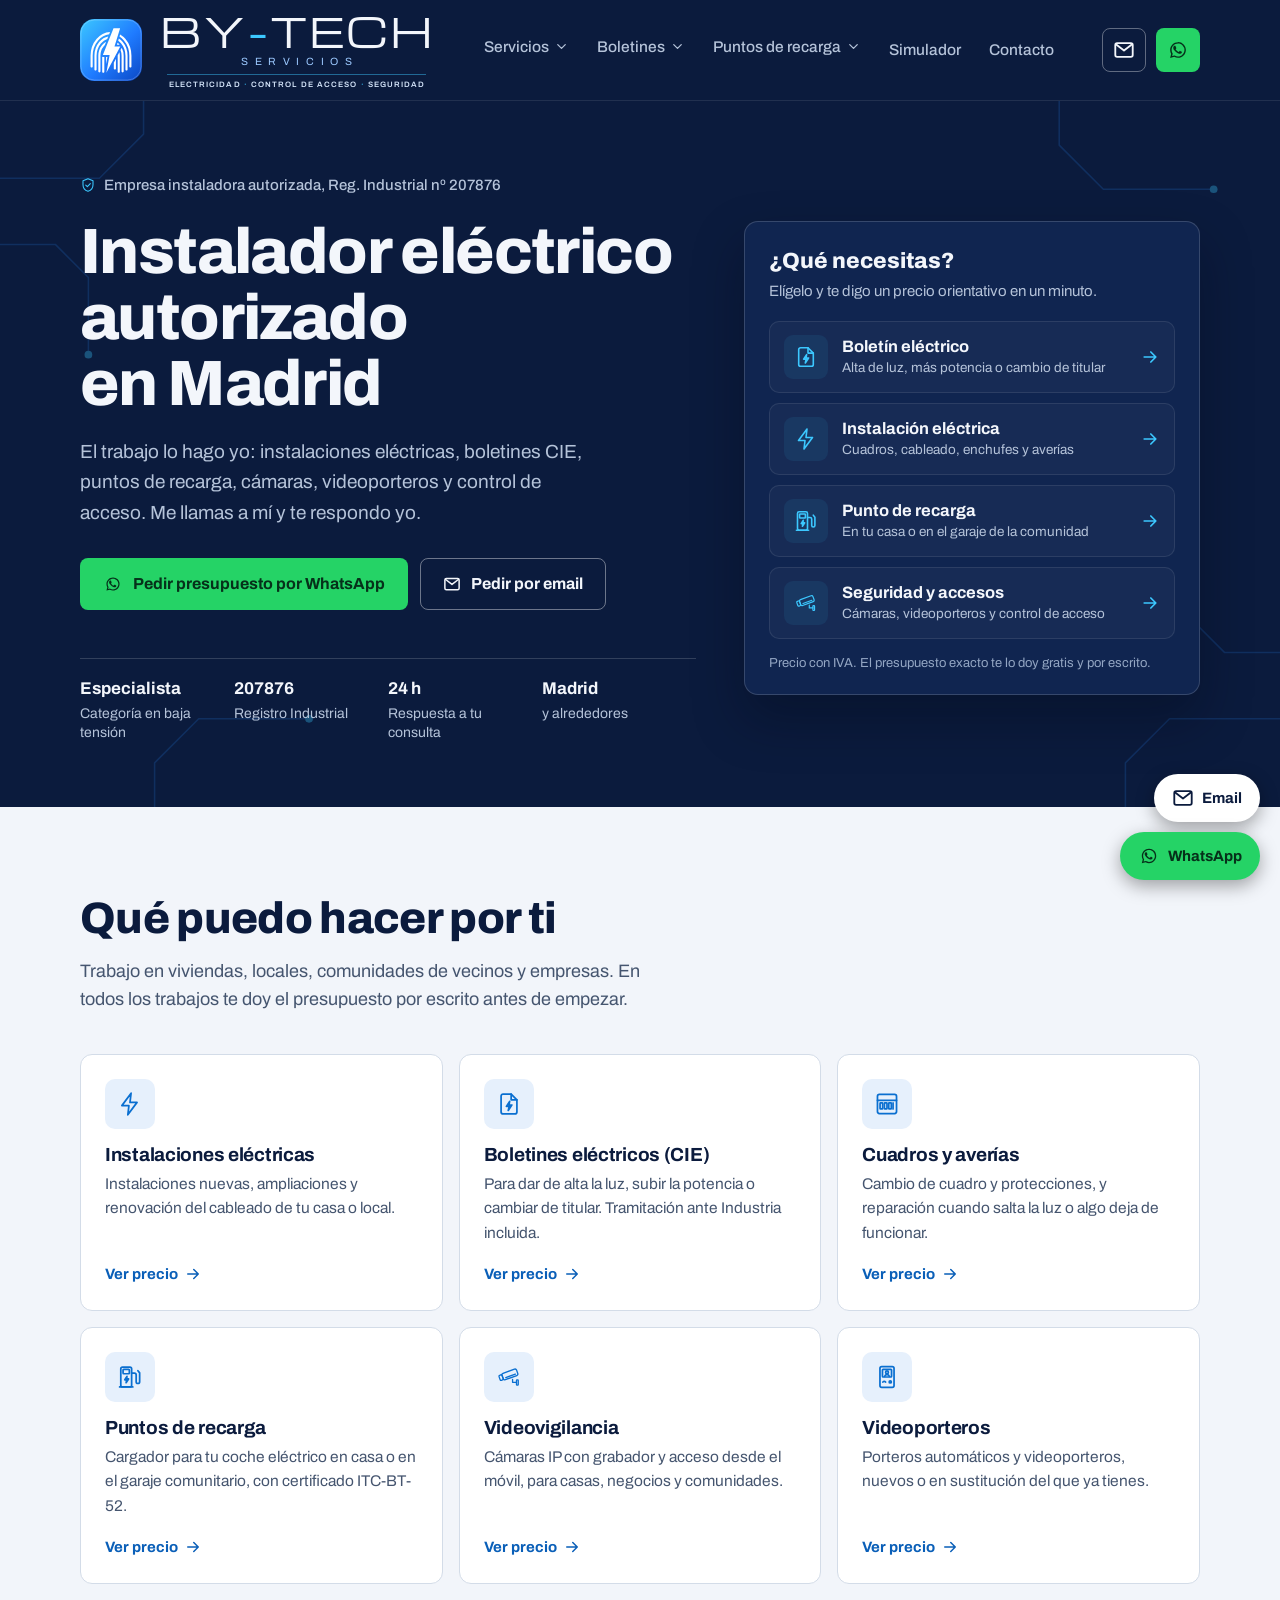
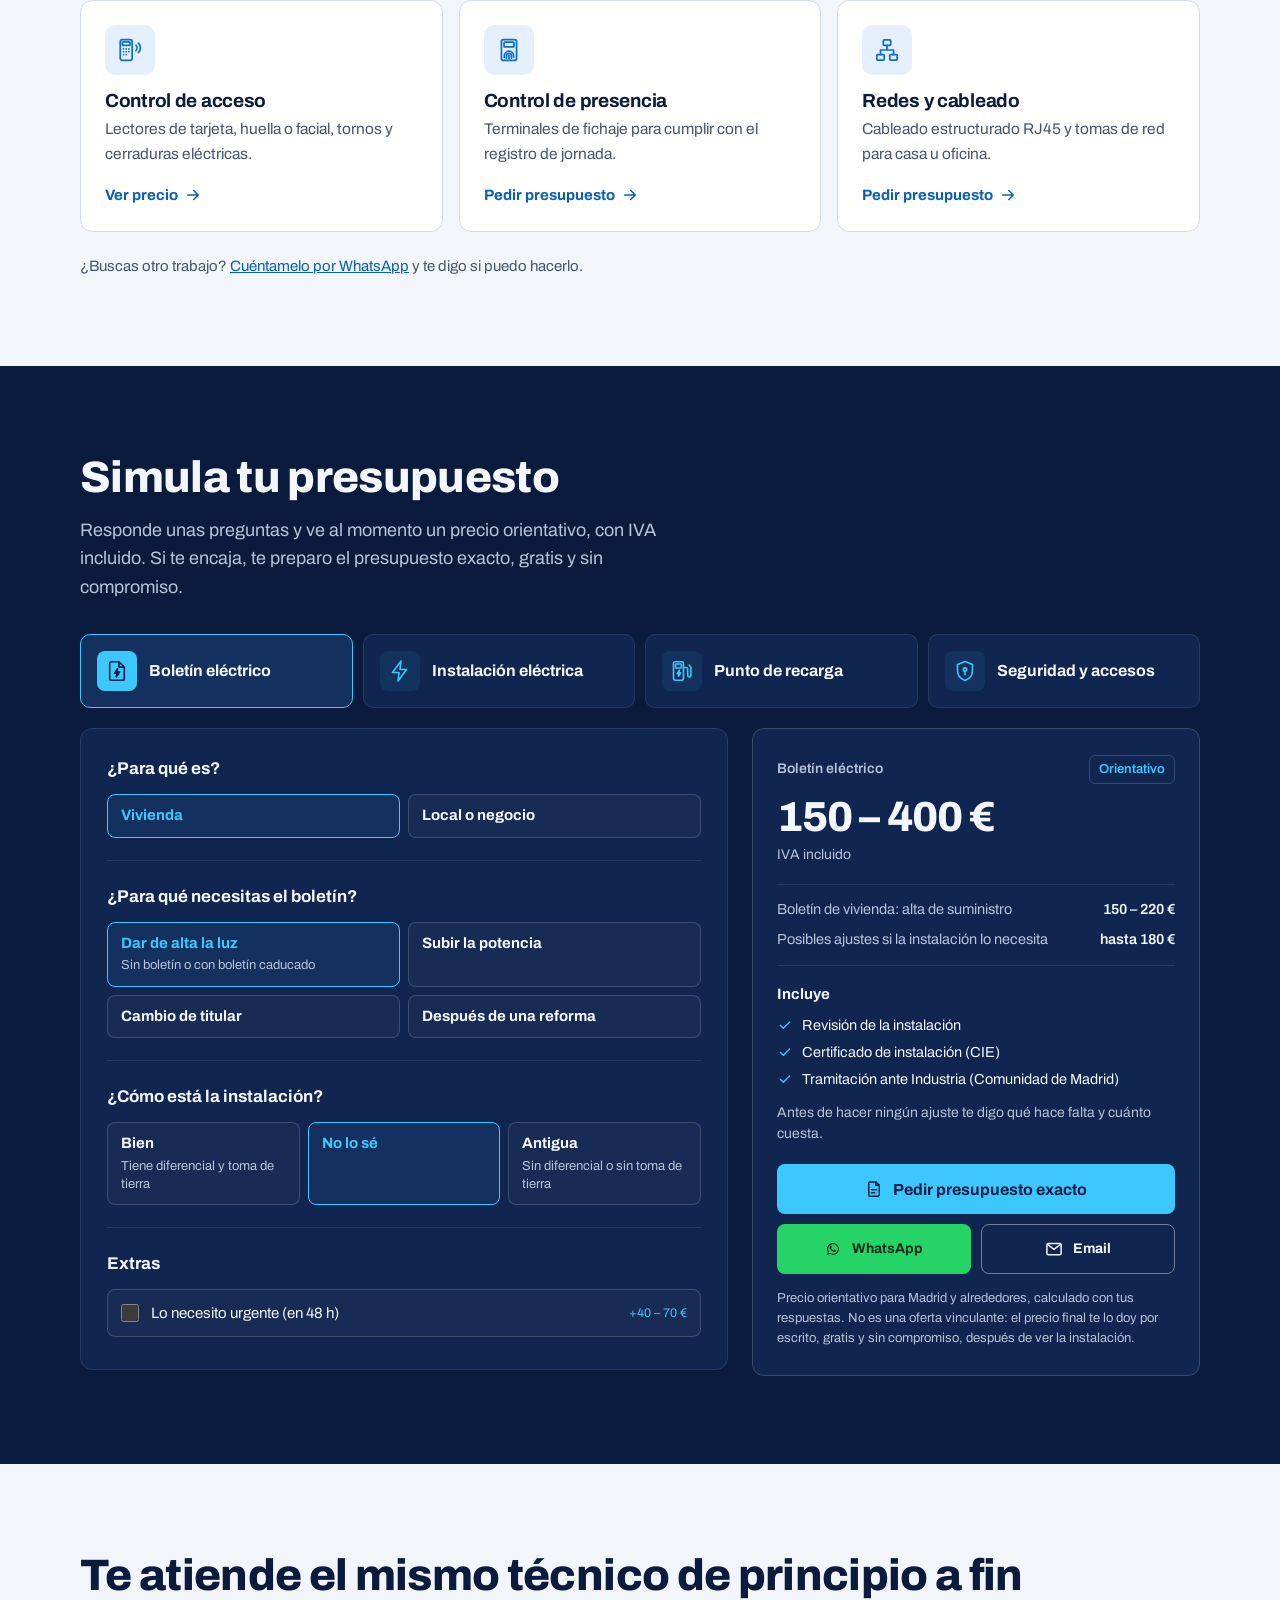
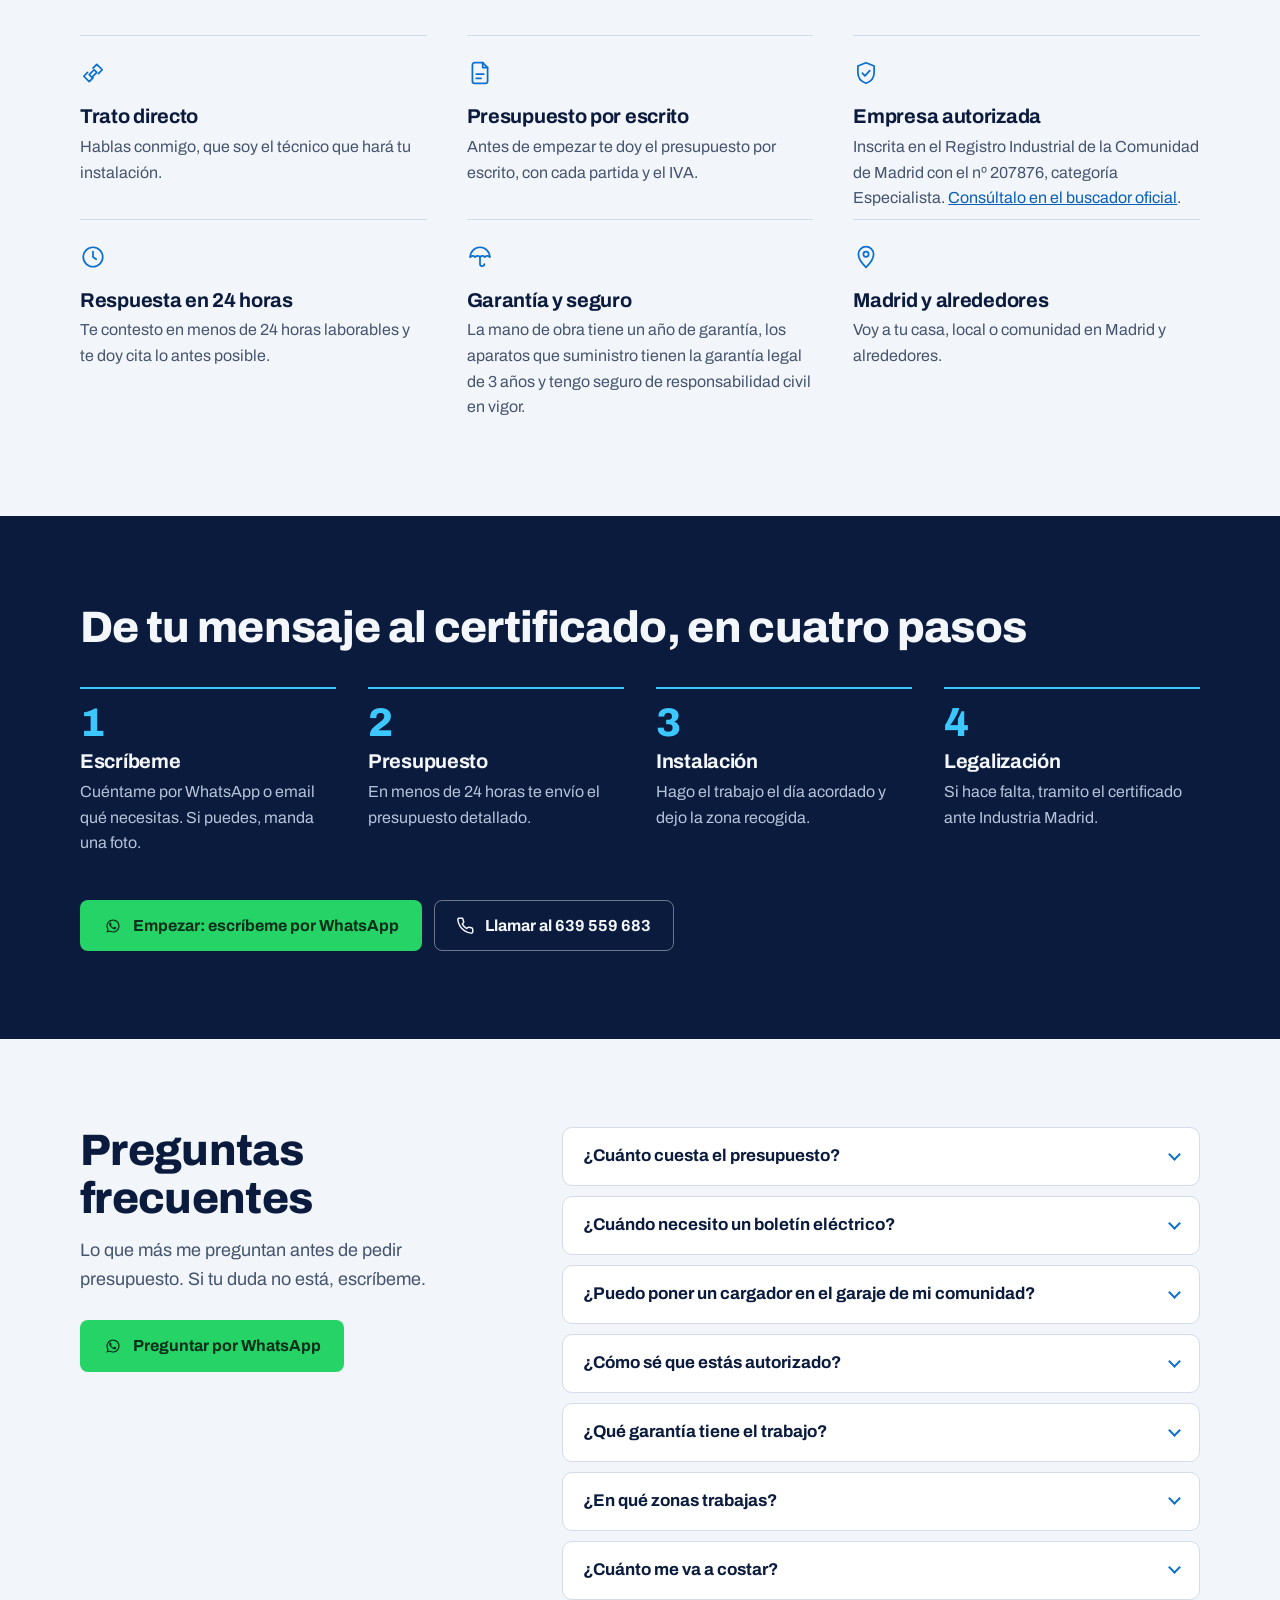
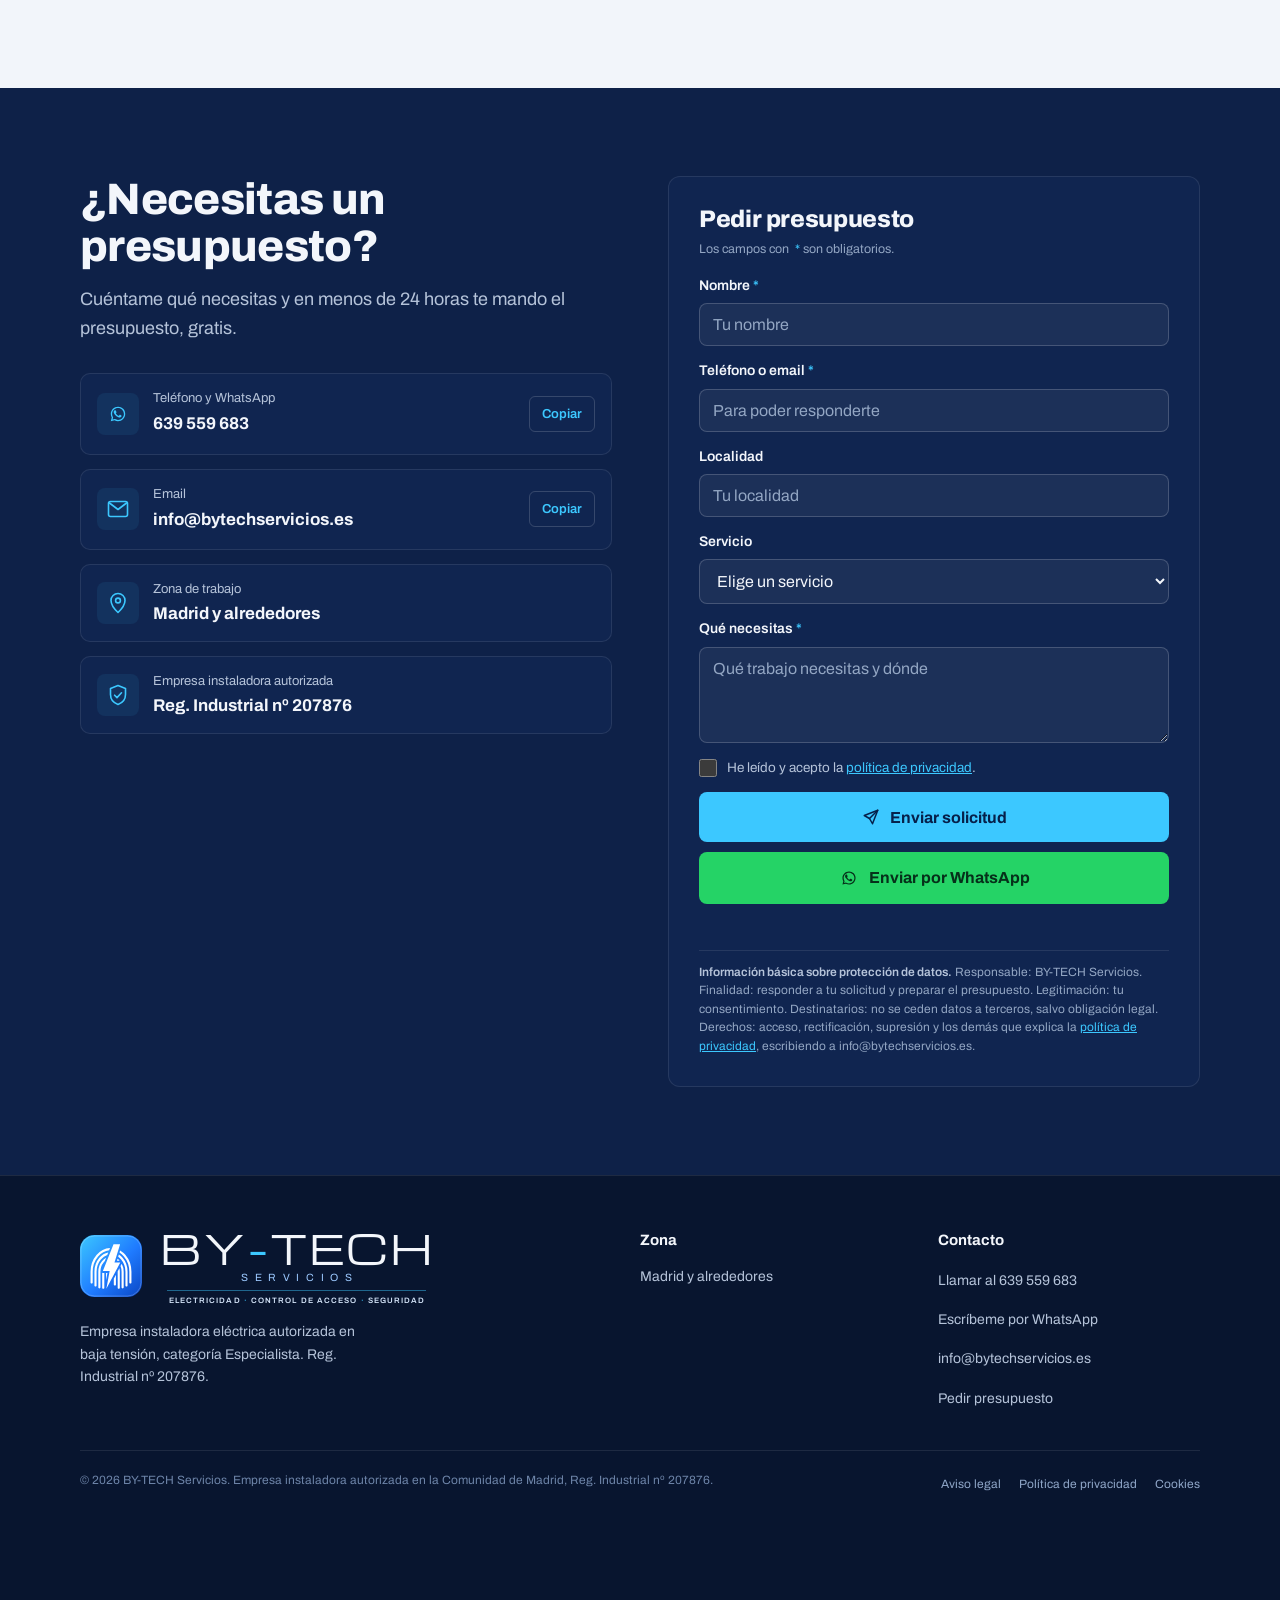
==== commit 90aef41d: "Legal: tipografías correctas en el aviso legal y garantía legal de 3 años de los aparatos Co-Authore" ====
--- a/index.html
+++ b/index.html
@@ -752,7 +752,7 @@
       <div><svg class="ico" viewBox="0 0 24 24" aria-hidden="true"><path d="M14.5 2.5H7a2 2 0 0 0-2 2v15a2 2 0 0 0 2 2h10a2 2 0 0 0 2-2V7z"/><path d="M14.5 2.5V7H19"/><path d="M8.5 13h7M8.5 17h4.5"/></svg><h3>Presupuesto por escrito</h3><p>Antes de empezar te doy el presupuesto por escrito, con cada partida y el IVA.</p></div>
       <div><svg class="ico" viewBox="0 0 24 24" aria-hidden="true"><path d="M12 2.5 4.5 5.5v6c0 4.6 3.1 8.4 7.5 10 4.4-1.6 7.5-5.4 7.5-10v-6z"/><path d="m8.6 12.2 2.4 2.4 4.5-4.8"/></svg><h3>Empresa autorizada</h3><p>Inscrita en el Registro Industrial de la Comunidad de Madrid con el nº 207876, categoría Especialista. <a href="https://www.comunidad.madrid/industria/buscador-empresas-instaladoras-mantenedoras" target="_blank" rel="noopener">Consúltalo en el buscador oficial</a>.</p></div>
       <div><svg class="ico" viewBox="0 0 24 24" aria-hidden="true"><circle cx="12" cy="12" r="9"/><path d="M12 7v5l3 2"/></svg><h3>Respuesta en 24 horas</h3><p>Te contesto en menos de 24 horas laborables y te doy cita lo antes posible.</p></div>
-      <div><svg class="ico" viewBox="0 0 24 24" aria-hidden="true"><path d="M3 12a9 9 0 0 1 18 0"/><path d="M12 12v6.5a2 2 0 0 0 4 0"/><path d="M3 12c1.5-1.3 3-1.3 4.5 0 1.5-1.3 3-1.3 4.5 0 1.5-1.3 3-1.3 4.5 0 1.5-1.3 3-1.3 4.5 0"/></svg><h3>Garantía y seguro</h3><p>La mano de obra tiene un año de garantía y tengo seguro de responsabilidad civil en vigor.</p></div>
+      <div><svg class="ico" viewBox="0 0 24 24" aria-hidden="true"><path d="M3 12a9 9 0 0 1 18 0"/><path d="M12 12v6.5a2 2 0 0 0 4 0"/><path d="M3 12c1.5-1.3 3-1.3 4.5 0 1.5-1.3 3-1.3 4.5 0 1.5-1.3 3-1.3 4.5 0 1.5-1.3 3-1.3 4.5 0"/></svg><h3>Garantía y seguro</h3><p>La mano de obra tiene un año de garantía, los aparatos que suministro tienen la garantía legal de 3 años y tengo seguro de responsabilidad civil en vigor.</p></div>
       <div><svg class="ico" viewBox="0 0 24 24" aria-hidden="true"><path d="M12 21.5s-7-6.6-7-12a7 7 0 0 1 14 0c0 5.4-7 12-7 12z"/><circle cx="12" cy="9.5" r="2.4"/></svg><h3>Madrid y alrededores</h3><p>Voy a tu casa, local o comunidad en Madrid y alrededores.</p></div>
     </div>
   </div>
@@ -783,7 +783,7 @@
       <details><summary>¿Cuándo necesito un boletín eléctrico?</summary><p>Lo pide la compañía eléctrica, por ejemplo, para dar de alta la luz en una vivienda sin suministro, para subir la potencia por encima de lo que admite tu instalación o cuando el boletín que tienes ya no les vale. Si no sabes si lo necesitas, mándame una foto del cuadro y te lo digo.</p></details>
       <details><summary>¿Puedo poner un cargador en el garaje de mi comunidad?</summary><p>Sí. Si es para tu plaza, la Ley de Propiedad Horizontal solo te pide comunicarlo antes a la comunidad: no hace falta que lo aprueben en junta. La instalación y la luz que gastes van a tu cargo. Yo hago la instalación y el certificado ITC-BT-52.</p></details>
       <details><summary>¿Cómo sé que estás autorizado?</summary><p>Estoy inscrito en el Registro Industrial de la Comunidad de Madrid con el nº 207876, como empresa instaladora de baja tensión, categoría Especialista. Puedes comprobarlo en el <a href="https://www.comunidad.madrid/industria/buscador-empresas-instaladoras-mantenedoras" target="_blank" rel="noopener">buscador oficial de empresas instaladoras</a>.</p></details>
-      <details><summary>¿Qué garantía tiene el trabajo?</summary><p>La mano de obra tiene un año de garantía. Además, tengo seguro de responsabilidad civil en vigor.</p></details>
+      <details><summary>¿Qué garantía tiene el trabajo?</summary><p>La mano de obra tiene un año de garantía, y los aparatos que suministro (cargadores, cámaras, videoporteros...) tienen la garantía legal de 3 años. Además, tengo seguro de responsabilidad civil en vigor.</p></details>
       <details><summary>¿En qué zonas trabajas?</summary><p>En Madrid y alrededores. Si no sabes si llego a tu zona, pregúntame.</p></details>
       <details><summary>¿Cuánto me va a costar?</summary><p>Depende de cada instalación. En el <a href="#simulador">simulador</a> ves un precio orientativo con IVA en un minuto, y el precio final te lo doy por escrito después de ver el trabajo.</p></details>
     </div>
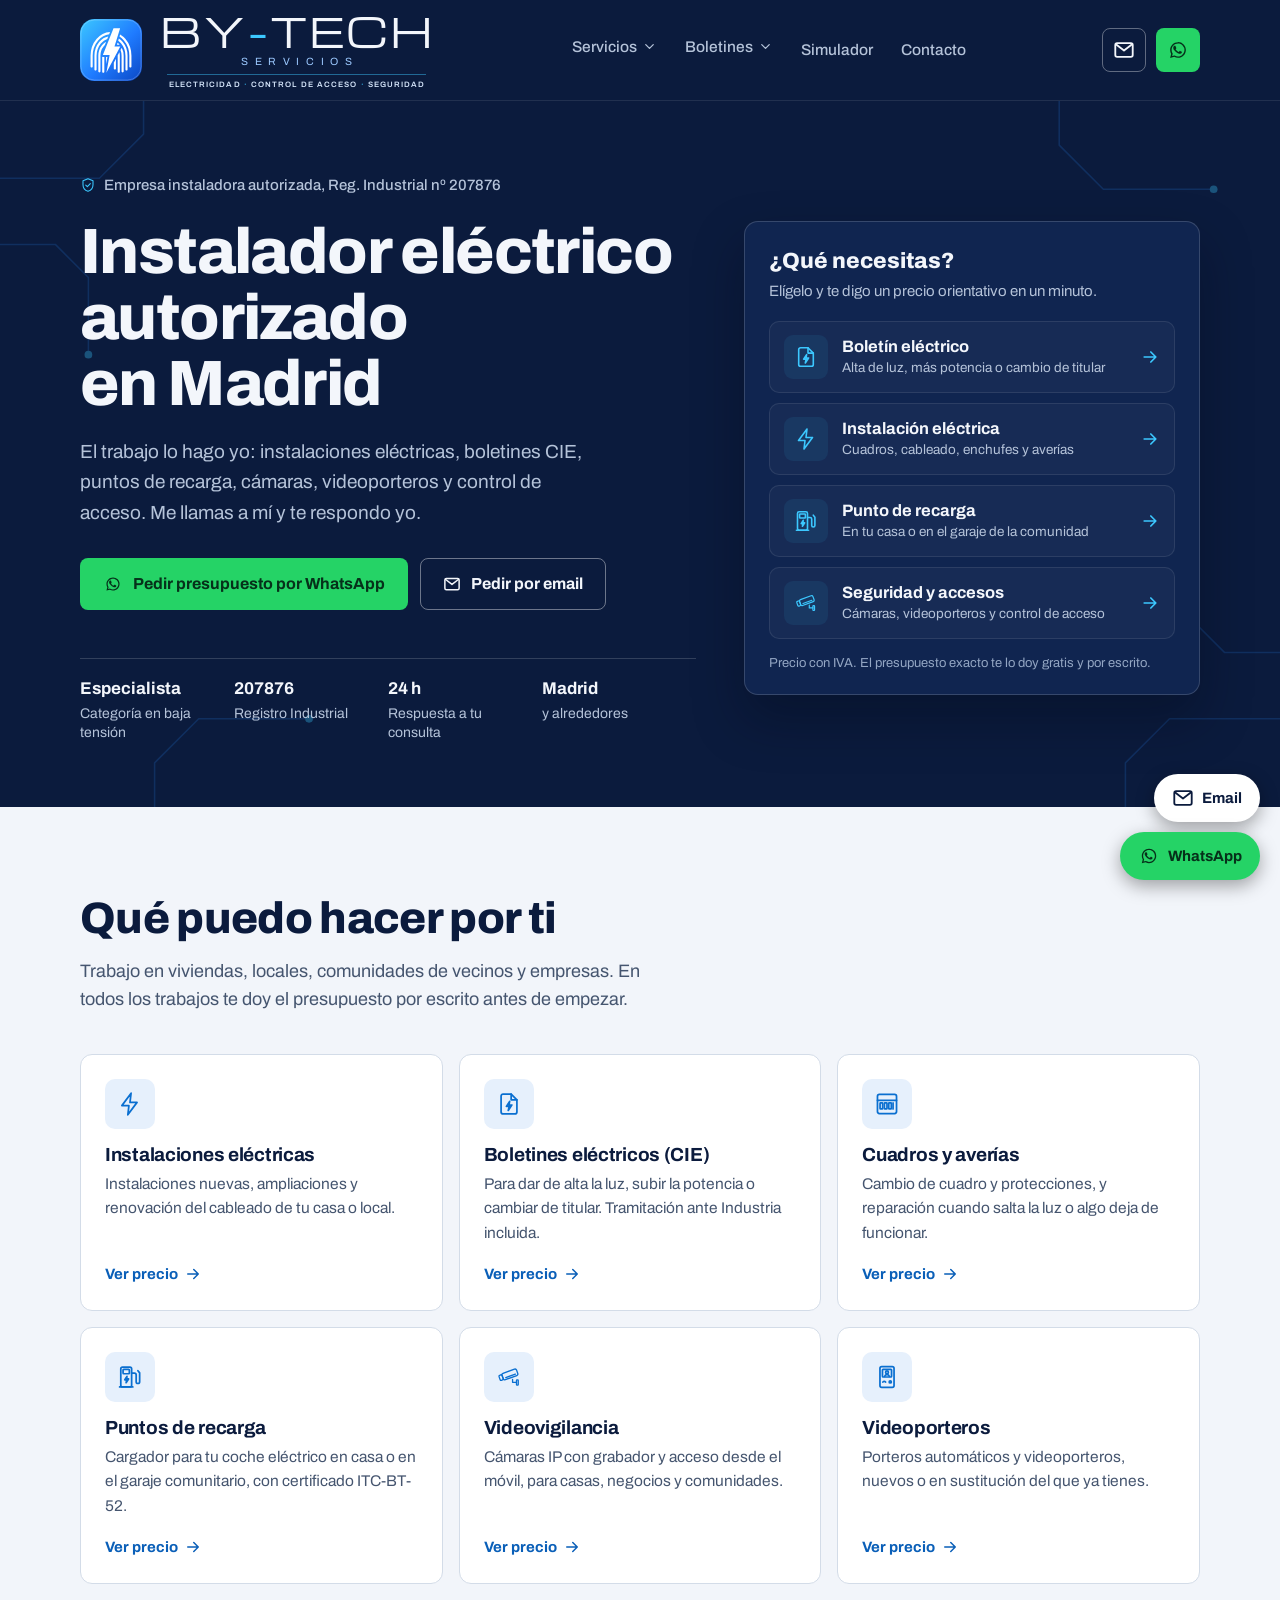
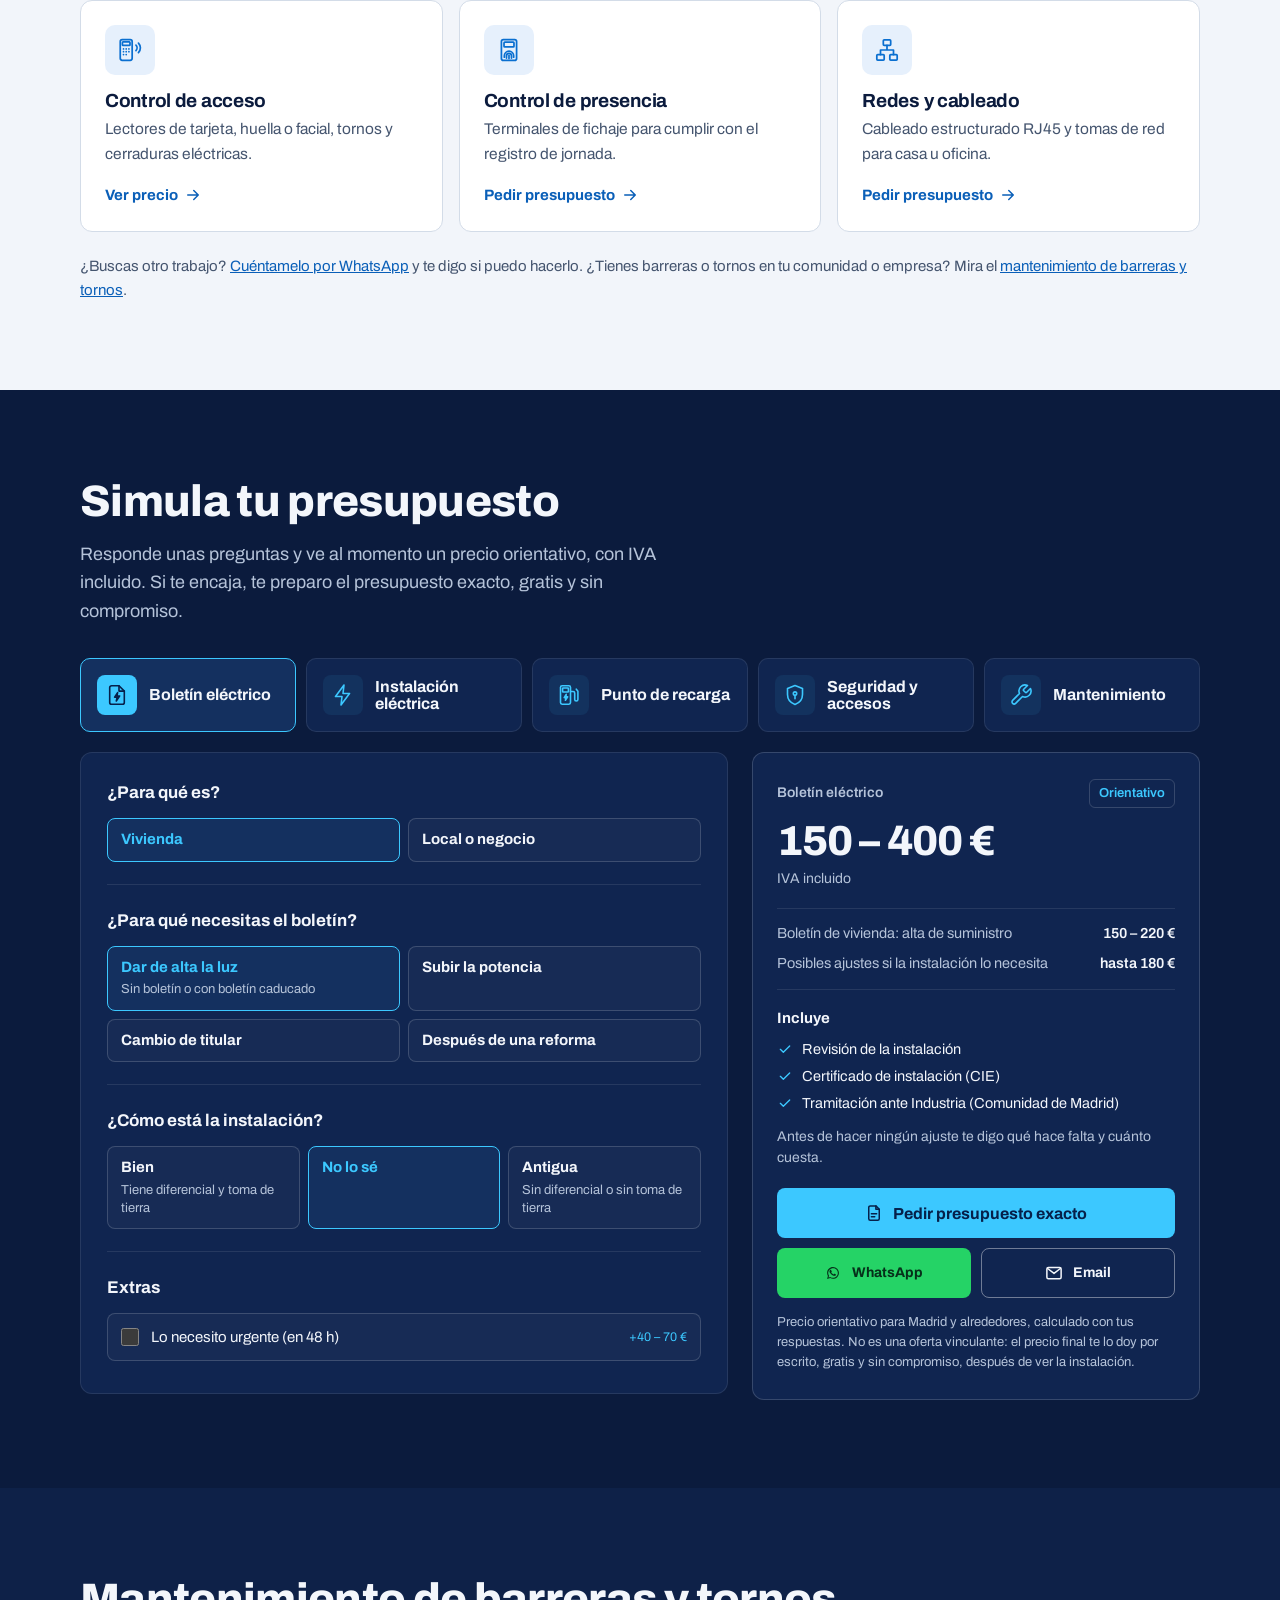
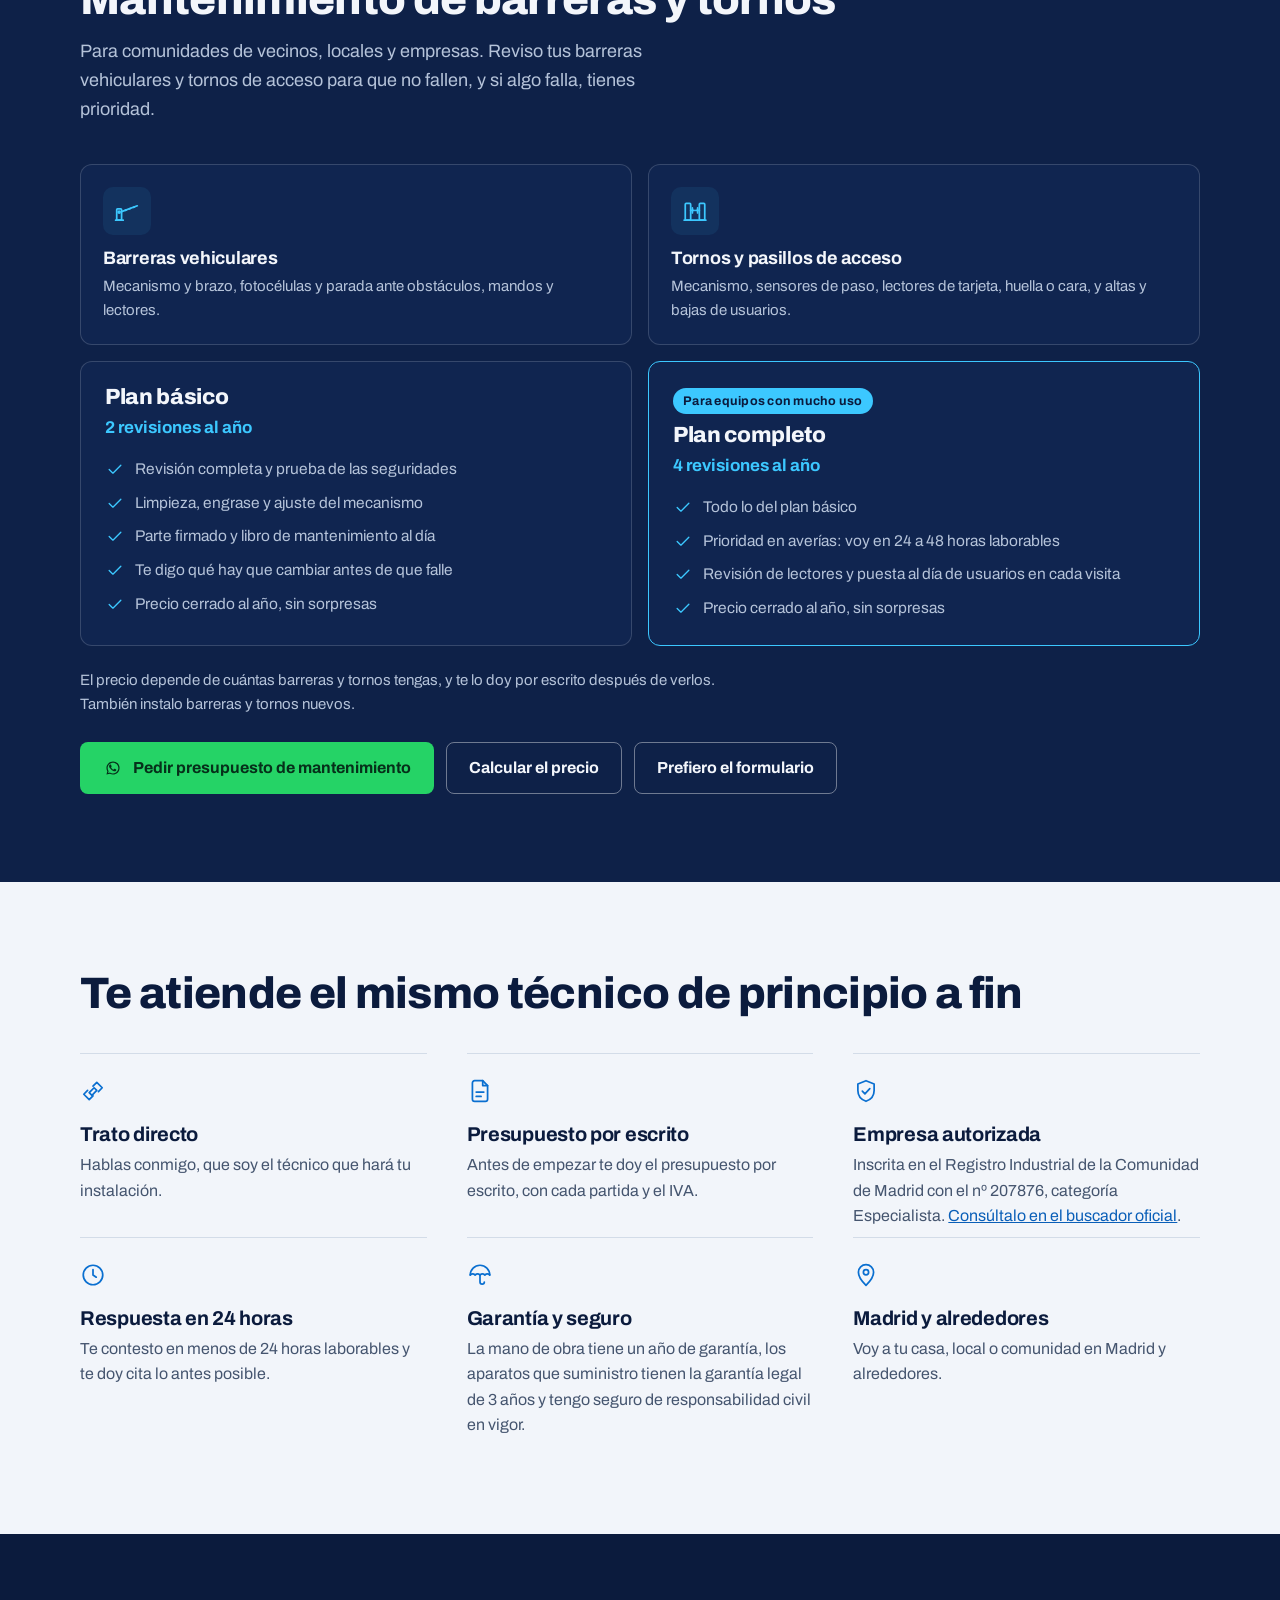
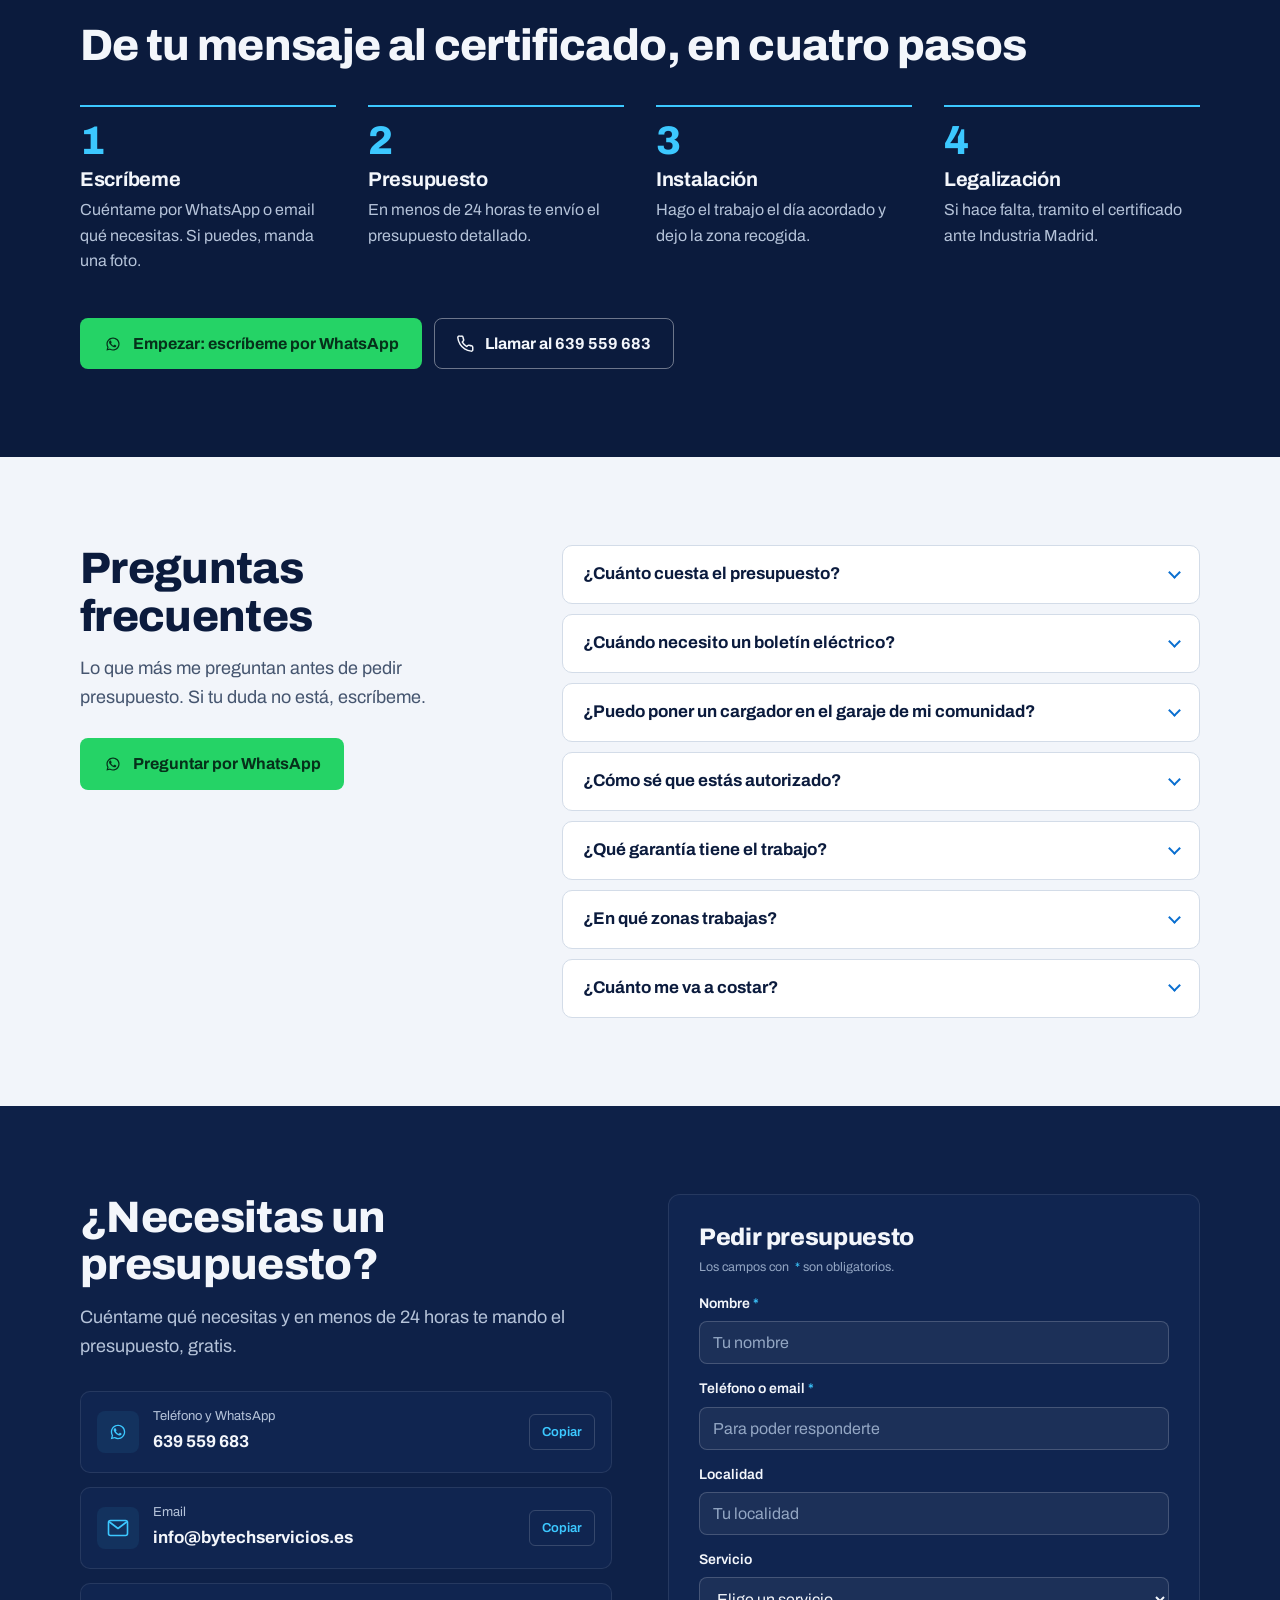
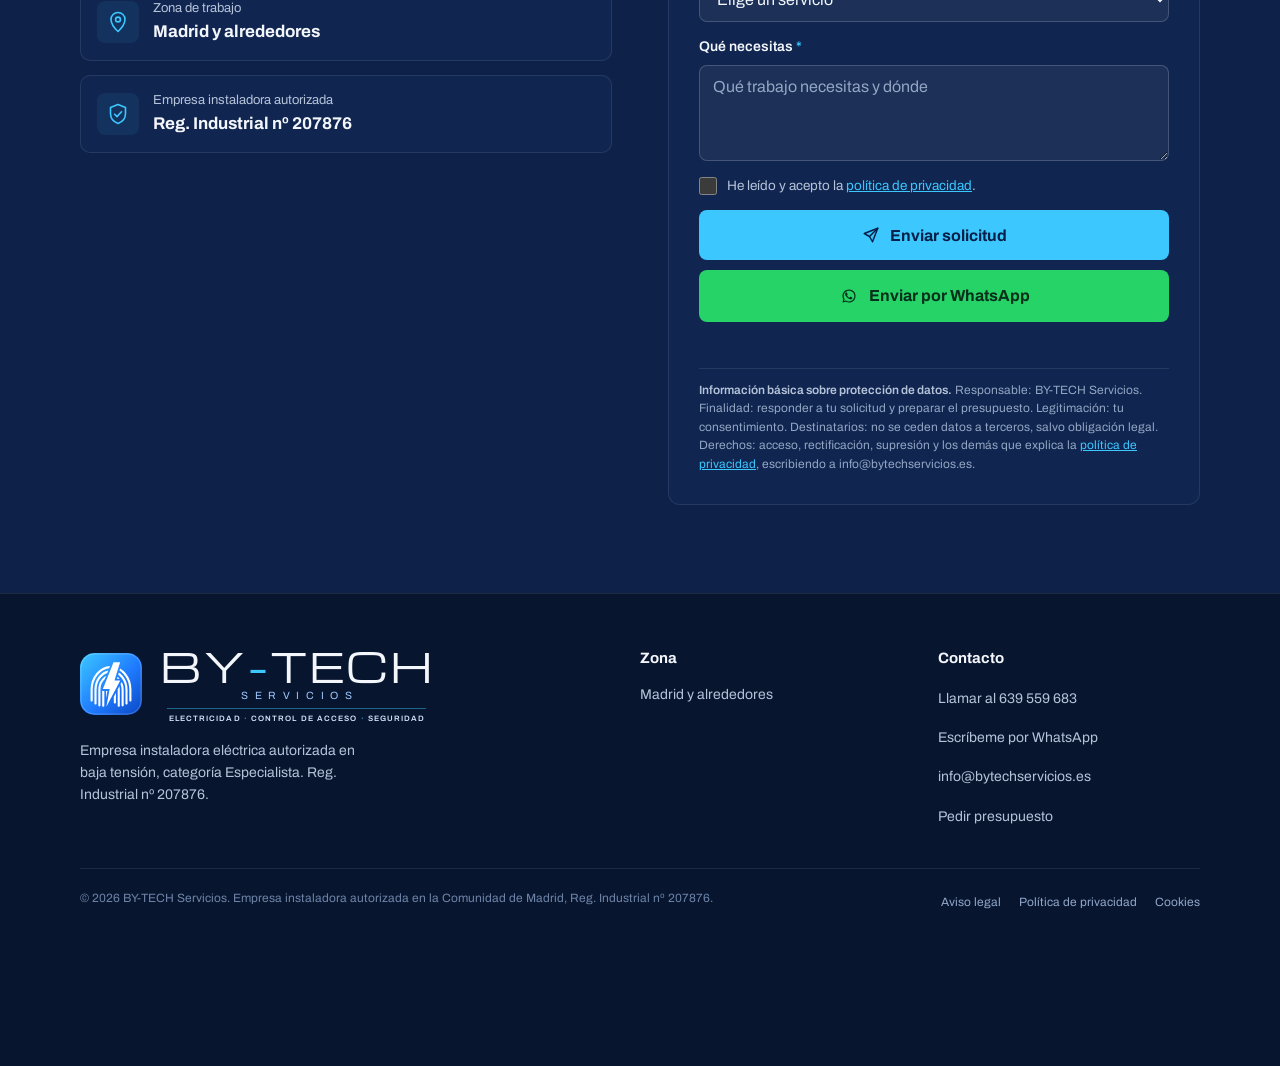
==== commit 76663b40: "Mantenimiento: apartado de barreras y tornos y pestaña del simulador por partes - Apartado "Mantenim" ====
--- a/index.html
+++ b/index.html
@@ -107,6 +107,13 @@
      "@type": "Service",
      "name": "Redes y cableado estructurado"
     }
+   },
+   {
+    "@type": "Offer",
+    "itemOffered": {
+     "@type": "Service",
+     "name": "Instalación y mantenimiento de barreras vehiculares y tornos de acceso"
+    }
    }
   ]
  }
@@ -468,9 +475,30 @@
   .faq-list details p{padding:0 16px 16px}
 }
 
+/* Apartado de mantenimiento */
+.mt-grid{display:grid;grid-template-columns:repeat(2,minmax(0,1fr));gap:16px;margin-top:40px}
+.mt-item{background:var(--panel);border:1px solid var(--line);border-radius:12px;padding:22px;min-width:0}
+.mt-item .ic{width:48px;height:48px;border-radius:10px;background:var(--panel-2);color:var(--cyan);display:flex;align-items:center;justify-content:center}
+.mt-item .ic .ico{width:26px;height:26px}
+.mt-item h3{font-size:18px;font-weight:700;margin-top:14px}
+.mt-item p{font-size:15px;color:var(--muted);margin-top:6px}
+.mt-plans{display:grid;grid-template-columns:repeat(2,minmax(0,1fr));gap:16px;margin-top:16px}
+.mt-plan{background:var(--panel);border:1px solid var(--line);border-radius:12px;padding:24px;min-width:0}
+.mt-plan.pro{border-color:var(--cyan)}
+.mt-plan h3{font-size:22px;font-weight:800}
+.mt-plan .freq{color:var(--cyan);font-weight:700;margin-top:4px}
+.mt-plan ul{list-style:none;margin:16px 0 0;padding:0;display:grid;gap:9px}
+.mt-plan li{display:flex;gap:10px;align-items:flex-start;font-size:15.5px;color:var(--muted)}
+.mt-plan li .ico{width:20px;height:20px;color:var(--cyan);margin-top:2px}
+.mt-tag{display:inline-block;font-size:12.5px;font-weight:700;letter-spacing:.02em;color:var(--bg);background:var(--cyan);border-radius:999px;padding:3px 10px;margin-bottom:10px}
+.mt-note{margin-top:22px;font-size:15px;color:var(--muted);max-width:72ch}
+.mt-cta{display:flex;gap:12px;flex-wrap:wrap;margin-top:26px}
+@media (max-width:640px){.mt-grid,.mt-plans{grid-template-columns:minmax(0,1fr)}.mt-cta .btn{flex:1 1 100%;justify-content:center}}
+.mi-wide{grid-column:1/-1}
+
 /* ---- simulador de presupuesto ---- */
 .sim{background:var(--bg)}
-.sim-tabs{display:grid;grid-template-columns:repeat(4,minmax(0,1fr));gap:10px;margin-top:32px}
+.sim-tabs{display:grid;grid-template-columns:repeat(5,minmax(0,1fr));gap:10px;margin-top:32px}
 .sim-tab{display:flex;align-items:center;gap:12px;padding:16px;border-radius:10px;background:var(--panel);border:1.5px solid var(--line-2);color:var(--text);font:700 16px var(--f-body);text-align:left;cursor:pointer;transition:border-color .15s,background .15s;min-width:0}
 .sim-tab:hover{border-color:var(--line)}
 .sim-tab .ic{width:40px;height:40px;border-radius:8px;display:flex;align-items:center;justify-content:center;flex:none;background:var(--panel-2);color:var(--cyan)}
@@ -540,6 +568,7 @@
 .sim-peek{display:none}
 @media (max-width:960px){
   .sim-tabs{grid-template-columns:repeat(2,minmax(0,1fr))}
+  .sim-tab:last-child:nth-child(odd){grid-column:1/-1}
   .sim-body{grid-template-columns:minmax(0,1fr)}
   .sim-res{position:static}
   .sim-peek{display:flex;position:fixed;left:var(--gx);right:calc(var(--gxr) + 68px);bottom:calc(20px + env(safe-area-inset-bottom,0px));z-index:65;opacity:0;transform:translateY(12px);pointer-events:none;transition:opacity .2s,transform .2s;align-items:center;justify-content:space-between;gap:12px;padding:12px 16px;border-radius:14px;background:rgba(10,26,58,.96);backdrop-filter:blur(8px);border:1px solid var(--cyan);box-shadow:0 12px 30px rgba(0,0,0,.45);color:var(--text);text-decoration:none}
@@ -582,7 +611,6 @@
     <ul>
       <li><button type="button" class="nav-svc" data-panel="menu" aria-expanded="false" aria-controls="menu">Servicios<svg class="chev" viewBox="0 0 24 24" aria-hidden="true"><path d="m6 9 6 6 6-6"/></svg></button></li>
       <li><button type="button" class="nav-svc" data-panel="p-boletin" aria-expanded="false" aria-controls="p-boletin">Boletines<svg class="chev" viewBox="0 0 24 24" aria-hidden="true"><path d="m6 9 6 6 6-6"/></svg></button></li>
-      <li><button type="button" class="nav-svc" data-panel="p-recarga" aria-expanded="false" aria-controls="p-recarga">Puntos de recarga<svg class="chev" viewBox="0 0 24 24" aria-hidden="true"><path d="m6 9 6 6 6-6"/></svg></button></li>
       <li><a href="#simulador">Simulador</a></li>
       <li><a href="#contacto">Contacto</a></li>
     </ul>
@@ -605,6 +633,7 @@
 <a class="mi" href="#contacto" data-svc="Videovigilancia"><span class="ic"><svg class="ico" viewBox="0 0 32 32" aria-hidden="true"><g transform="rotate(-20 16 13)"><rect x="7.6" y="9" width="19" height="8.4" rx="2"/><rect x="3.6" y="9.9" width="4" height="6.6" rx="1.3"/><path d="M11 15.1H23.6"/></g><path d="M20.4 18.9V22.6H25.2"/><rect x="25.2" y="19.6" width="2.2" height="6.4" rx=".7"/></svg></span><span><b>Videovigilancia</b><span>Cámaras IP, grabadores y acceso desde el móvil.</span></span></a>
 <a class="mi" href="#contacto" data-svc="Videoportero"><span class="ic"><svg class="ico" viewBox="0 0 24 24" aria-hidden="true"><rect x="5.5" y="2.5" width="13" height="19" rx="1.6"/><rect x="7.8" y="5" width="8.4" height="7" rx=".6"/><circle cx="12" cy="7.6" r="1.3"/><path d="M9.8 11.3a2.4 2.4 0 0 1 4.4 0M8.2 16.6c.7-.8 1.8-.8 2.5 0"/><circle cx="15" cy="16.5" r="1"/></svg></span><span><b>Videoporteros</b><span>Porteros automáticos y videoporteros, nuevos o en sustitución.</span></span></a>
 <a class="mi" href="#contacto" data-svc="Redes y cableado"><span class="ic"><svg class="ico" viewBox="0 0 24 24" aria-hidden="true"><rect x="8.6" y="2.6" width="6.8" height="5.2" rx=".8"/><rect x="2.6" y="16.2" width="6.8" height="5.2" rx=".8"/><rect x="14.6" y="16.2" width="6.8" height="5.2" rx=".8"/><path d="M12 7.8V12M6 16.2V12h12v4.2"/></svg></span><span><b>Redes y cableado</b><span>Cableado estructurado RJ45 y tomas de red.</span></span></a>
+<a class="mi mi-wide" href="#mantenimiento"><span class="ic"><svg class="ico" viewBox="0 0 24 24" aria-hidden="true"><path d="M14.7 6.3a1 1 0 0 0 0 1.4l1.6 1.6a1 1 0 0 0 1.4 0l3.77-3.77a6 6 0 0 1-7.94 7.94l-6.91 6.91a2.12 2.12 0 0 1-3-3l6.91-6.91a6 6 0 0 1 7.94-7.94l-3.76 3.76z"/></svg></span><span><b>Mantenimiento</b><span>Revisiones y averías de barreras y tornos, cámaras, puntos de recarga y control de acceso.</span></span></a>
       </div>
       <div class="menu-foot"><span>Si buscas otro trabajo, cuéntamelo y te digo si puedo hacerlo.</span><div class="mf-btns"><a class="btn btn-wa" href="https://wa.me/34639559683?text=Hola%2C%20te%20escribo%20desde%20la%20web.%20Quiero%20pedir%20un%20presupuesto." target="_blank" rel="noopener"><svg width="18" height="18" aria-hidden="true"><use href="#i-wa"/></svg>Escríbeme</a><a class="btn btn-mail" href="mailto:info@bytechservicios.es?subject=Presupuesto%20desde%20la%20web"><svg class="ico" viewBox="0 0 24 24" aria-hidden="true"><rect x="2.5" y="4.5" width="19" height="15" rx="2"/><path d="m3.5 6 8.5 6.5L20.5 6"/></svg>Email</a><a class="btn btn-ghost" href="#simulador"><svg class="ico" viewBox="0 0 24 24" aria-hidden="true"><rect x="4.5" y="2.5" width="15" height="19" rx="2"/><rect x="7.5" y="5.5" width="9" height="4" rx=".6"/><path d="M8.5 13h.01M12 13h.01M15.5 13h.01M8.5 16.8h.01M12 16.8h.01M15.5 16.8h.01"/></svg>Simular precio</a></div></div>
     </div>
@@ -708,7 +737,7 @@
       <a class="sc" href="#contacto" data-svc="Control de presencia"><span class="ic"><svg class="ico" viewBox="0 0 24 24" aria-hidden="true"><rect x="5" y="2.4" width="14" height="19.2" rx="1.8"/><rect x="7.4" y="4.8" width="9.2" height="4.4" rx=".7"/><path d="M7.7 18.6v-1.2a4.3 4.3 0 0 1 8.6 0v1.2"/><path d="M9.7 19.4v-2a2.3 2.3 0 0 1 4.6 0v2"/><path d="M12 16.9v2.9"/></svg></span><h3>Control de presencia</h3><p>Terminales de fichaje para cumplir con el registro de jornada.</p><span class="go">Pedir presupuesto<svg class="ico arr" viewBox="0 0 24 24" aria-hidden="true"><path d="M5 12h14M13 6l6 6-6 6"/></svg></span></a>
       <a class="sc" href="#contacto" data-svc="Redes y cableado"><span class="ic"><svg class="ico" viewBox="0 0 24 24" aria-hidden="true"><rect x="8.6" y="2.6" width="6.8" height="5.2" rx=".8"/><rect x="2.6" y="16.2" width="6.8" height="5.2" rx=".8"/><rect x="14.6" y="16.2" width="6.8" height="5.2" rx=".8"/><path d="M12 7.8V12M6 16.2V12h12v4.2"/></svg></span><h3>Redes y cableado</h3><p>Cableado estructurado RJ45 y tomas de red para casa u oficina.</p><span class="go">Pedir presupuesto<svg class="ico arr" viewBox="0 0 24 24" aria-hidden="true"><path d="M5 12h14M13 6l6 6-6 6"/></svg></span></a>
     </div>
-    <p class="svc-note">¿Buscas otro trabajo? <a href="https://wa.me/34639559683?text=Hola%2C%20te%20escribo%20desde%20la%20web.%20Quiero%20pedir%20un%20presupuesto." target="_blank" rel="noopener">Cuéntamelo por WhatsApp</a> y te digo si puedo hacerlo.</p>
+    <p class="svc-note">¿Buscas otro trabajo? <a href="https://wa.me/34639559683?text=Hola%2C%20te%20escribo%20desde%20la%20web.%20Quiero%20pedir%20un%20presupuesto." target="_blank" rel="noopener">Cuéntamelo por WhatsApp</a> y te digo si puedo hacerlo. ¿Tienes barreras o tornos en tu comunidad o empresa? Mira el <a href="#mantenimiento">mantenimiento de barreras y tornos</a>.</p>
   </div>
 </section>
 
@@ -721,6 +750,7 @@
       <button type="button" class="sim-tab" role="tab" id="st-instalacion" data-s="instalacion" aria-selected="false" aria-controls="sim-panel" tabindex="-1"><span class="ic"><svg class="ico" viewBox="0 0 24 24" aria-hidden="true"><path d="M13 2 4.5 13.5H11L10 22l8.5-11.5H12z"/></svg></span><span>Instalación eléctrica</span></button>
       <button type="button" class="sim-tab" role="tab" id="st-recarga" data-s="recarga" aria-selected="false" aria-controls="sim-panel" tabindex="-1"><span class="ic"><svg class="ico" viewBox="0 0 24 24" aria-hidden="true"><rect x="3.5" y="2.8" width="10" height="18.4" rx="1.6"/><rect x="5.6" y="5" width="5.8" height="4" rx=".6"/><path d="m9.2 11.4-2 3.2h1.9l-.7 2.7 2.3-3.5H8.9z"/><path d="M13.5 8.5h2.6a1.6 1.6 0 0 1 1.6 1.6v6.3a1.6 1.6 0 0 0 3.2 0V8.2l-1.6-2"/></svg></span><span>Punto de recarga</span></button>
       <button type="button" class="sim-tab" role="tab" id="st-seguridad" data-s="seguridad" aria-selected="false" aria-controls="sim-panel" tabindex="-1"><span class="ic"><svg class="ico" viewBox="0 0 24 24" aria-hidden="true"><path d="M12 2.5 4.5 5.5v6c0 4.6 3.1 8.4 7.5 10 4.4-1.6 7.5-5.4 7.5-10v-6z"/><circle cx="12" cy="10.6" r="1.7"/><path d="M12 12.3v3.4"/></svg></span><span>Seguridad y accesos</span></button>
+      <button type="button" class="sim-tab" role="tab" id="st-mant" data-s="mant" aria-selected="false" aria-controls="sim-panel" tabindex="-1"><span class="ic"><svg class="ico" viewBox="0 0 24 24" aria-hidden="true"><path d="M14.7 6.3a1 1 0 0 0 0 1.4l1.6 1.6a1 1 0 0 0 1.4 0l3.77-3.77a6 6 0 0 1-7.94 7.94l-6.91 6.91a2.12 2.12 0 0 1-3-3l6.91-6.91a6 6 0 0 1 7.94-7.94l-3.76 3.76z"/></svg></span><span>Mantenimiento</span></button>
     </div>
     <div class="sim-body" id="sim-panel" role="tabpanel" aria-labelledby="st-boletin">
       <div>
@@ -744,6 +774,32 @@
     </div>
   </div>
 </section>
+<section class="band alt" id="mantenimiento">
+  <div class="wrap">
+    <h2 class="h2">Mantenimiento de barreras y tornos</h2>
+    <p class="sub">Para comunidades de vecinos, locales y empresas. Reviso tus barreras vehiculares y tornos de acceso para que no fallen, y si algo falla, tienes prioridad.</p>
+    <div class="mt-grid">
+      <div class="mt-item"><span class="ic"><svg class="ico" viewBox="0 0 24 24" aria-hidden="true"><rect x="2.5" y="10" width="4.5" height="10.5" rx=".8"/><path d="M1.5 20.5h7"/><path d="M7 12.6 21.5 7.2"/><path d="m10.4 11.4.9-.4M14.2 10l.9-.3M18 8.6l.9-.3"/><circle cx="4.75" cy="13" r=".9"/></svg></span><h3>Barreras vehiculares</h3><p>Mecanismo y brazo, fotocélulas y parada ante obstáculos, mandos y lectores.</p></div>
+      <div class="mt-item"><span class="ic"><svg class="ico" viewBox="0 0 24 24" aria-hidden="true"><rect x="3" y="5" width="5" height="15.5" rx=".9"/><rect x="16" y="5" width="5" height="15.5" rx=".9"/><path d="M8 11.5h3.2M12.8 11.5H16"/><path d="M9.6 9.2v4.6M14.4 9.2v4.6"/><path d="M2 20.5h20"/></svg></span><h3>Tornos y pasillos de acceso</h3><p>Mecanismo, sensores de paso, lectores de tarjeta, huella o cara, y altas y bajas de usuarios.</p></div>
+    </div>
+    <div class="mt-plans">
+      <div class="mt-plan">
+        <h3>Plan básico</h3>
+        <p class="freq">2 revisiones al año</p>
+        <ul><li><svg class="ico" viewBox="0 0 24 24" aria-hidden="true"><path d="m5 12.5 4.5 4.5L19 7.5"/></svg><span>Revisión completa y prueba de las seguridades</span></li><li><svg class="ico" viewBox="0 0 24 24" aria-hidden="true"><path d="m5 12.5 4.5 4.5L19 7.5"/></svg><span>Limpieza, engrase y ajuste del mecanismo</span></li><li><svg class="ico" viewBox="0 0 24 24" aria-hidden="true"><path d="m5 12.5 4.5 4.5L19 7.5"/></svg><span>Parte firmado y libro de mantenimiento al día</span></li><li><svg class="ico" viewBox="0 0 24 24" aria-hidden="true"><path d="m5 12.5 4.5 4.5L19 7.5"/></svg><span>Te digo qué hay que cambiar antes de que falle</span></li><li><svg class="ico" viewBox="0 0 24 24" aria-hidden="true"><path d="m5 12.5 4.5 4.5L19 7.5"/></svg><span>Precio cerrado al año, sin sorpresas</span></li></ul>
+      </div>
+      <div class="mt-plan pro">
+        <span class="mt-tag">Para equipos con mucho uso</span>
+        <h3>Plan completo</h3>
+        <p class="freq">4 revisiones al año</p>
+        <ul><li><svg class="ico" viewBox="0 0 24 24" aria-hidden="true"><path d="m5 12.5 4.5 4.5L19 7.5"/></svg><span>Todo lo del plan básico</span></li><li><svg class="ico" viewBox="0 0 24 24" aria-hidden="true"><path d="m5 12.5 4.5 4.5L19 7.5"/></svg><span>Prioridad en averías: voy en 24 a 48 horas laborables</span></li><li><svg class="ico" viewBox="0 0 24 24" aria-hidden="true"><path d="m5 12.5 4.5 4.5L19 7.5"/></svg><span>Revisión de lectores y puesta al día de usuarios en cada visita</span></li><li><svg class="ico" viewBox="0 0 24 24" aria-hidden="true"><path d="m5 12.5 4.5 4.5L19 7.5"/></svg><span>Precio cerrado al año, sin sorpresas</span></li></ul>
+      </div>
+    </div>
+    <p class="mt-note">El precio depende de cuántas barreras y tornos tengas, y te lo doy por escrito después de verlos. También instalo barreras y tornos nuevos.</p>
+    <div class="mt-cta"><a class="btn btn-wa" href="https://wa.me/34639559683?text=Hola%2C%20te%20escribo%20desde%20la%20web.%20Quiero%20informaci%C3%B3n%20sobre%20el%20mantenimiento%20de%20barreras%20y%20tornos." target="_blank" rel="noopener"><svg width="20" height="20" aria-hidden="true"><use href="#i-wa"/></svg>Pedir presupuesto de mantenimiento</a><a class="btn btn-ghost" href="#simulador" data-sim="mant:barreras:contrato">Calcular el precio</a><a class="btn btn-ghost" href="#contacto" data-svc="Barreras y tornos">Prefiero el formulario</a></div>
+  </div>
+</section>
+
 <section class="band light">
   <div class="wrap">
     <h2 class="h2">Te atiende el mismo técnico de principio a fin</h2>
@@ -820,6 +876,7 @@
           <option>Videovigilancia</option>
           <option>Videoportero</option>
           <option>Redes y cableado</option>
+          <option>Barreras y tornos</option>
           <option>Otro</option>
         </select></div>
       <div class="field"><label for="f-msg">Qué necesitas<span class="req" aria-hidden="true">*</span></label><textarea id="f-msg" name="mensaje" placeholder="Qué trabajo necesitas y dónde" maxlength="3000" required aria-describedby="e-msg"></textarea><p class="field-err" id="e-msg" hidden></p></div>
@@ -884,7 +941,7 @@
   function actualizarOrigen(){ origenEl.value='Llegó desde: '+llegada+(ultimo?' · Último botón: '+ultimo:''); }
   document.addEventListener('click',function(e){
     var el=e.target.closest && e.target.closest('a,button'); if(!el || el.closest('#presupuesto')) return;
-    var zona=el.closest('#simulador')?'Simulador':el.closest('header')?'Cabecera':el.closest('.pick')?'Portada, ¿Qué necesitas?':el.closest('#servicios')?'Servicios':el.closest('#preguntas')?'Preguntas frecuentes':el.closest('.steps-cta')?'Pasos':el.closest('.hero')?'Portada':el.closest('.floats')?'Botón flotante':el.closest('footer')?'Pie':'Página';
+    var zona=el.closest('#simulador')?'Simulador':el.closest('header')?'Cabecera':el.closest('.pick')?'Portada, ¿Qué necesitas?':el.closest('#servicios')?'Servicios':el.closest('#preguntas')?'Preguntas frecuentes':el.closest('#mantenimiento')?'Mantenimiento':el.closest('.steps-cta')?'Pasos':el.closest('.hero')?'Portada':el.closest('.floats')?'Botón flotante':el.closest('footer')?'Pie':'Página';
     var txt=(el.getAttribute('aria-label')||(el.querySelector('h3,b')||el).textContent||'').replace(/\s+/g,' ').trim().slice(0,50);
     ultimo=zona+': '+txt; actualizarOrigen();
   },true);
@@ -986,15 +1043,28 @@
   var root=document.getElementById('simulador'); if(!root) return;
 
   /* Precios con IVA incluido: [mínimo, máximo] */
-  var P={"ajuste":[41.74,41.74],"boletin":{"vivienda":{"alta":[108.26,177.26],"potencia":[108.26,177.26],"titular":[88.26,157.26],"reforma":[158.26,257.26]},"local":[250,450],"nose":[0,180],"antigua":[150,380],"urgente":[40,70]},"instalacion":{"fijo":[460,690],"m2":[26.45,43.7],"elevada":[402.5,805],"rozas_m2":[9.2,16.1],"cuadro_basico":[351.99,437.07],"cuadro_ampliado":[521.99,637.07],"sobretensiones":[267.15,294.98],"proteccion_st":[156.27,170.18],"boletin_cuadro":[115,207],"minimo":[46,69],"enchufe":[64,91.83],"luz":[64,91.83],"circuito":[175.27,230.93],"averia":[69.57,97.41],"hora":[55.66,55.66],"urgente":[34.5,69]},"recarga":{"casa":[545.06,666.06],"casa_m":15,"comunidad":[687.91,881.51],"comunidad_m":20,"metro":[15.5,20.34],"metro_tri":[20.65,25.49],"largo_m":40,"seccion10":[1,1],"trifasica":[100,200],"cargador_mono":[887.61,1036.95],"cargador_tri":[947.31,1173.25],"potencia":[100,180]},"camaras":{"grabador":[557.88,599.98],"grabador16":[748.6,790.71],"interior":[103.78,124.83],"exterior":[183.95,205]},"videoportero":{"sustituir":[308.26,377.26],"nuevo":[428.26,527.26],"monitor":[103.5,184],"abrepuertas":[69,126.5],"comunidad":[690,1092.5],"vivienda":[86.25,138],"placa":[402.5,690]},"acceso":{"puerta":[464.45,520.11],"tarjeta":[23.38,37.29],"huella":[69,138],"facial":[207,368],"iman":[69,138],"movil":[69,138]},"presencia":{"terminal":[287.5,517.5],"software":[92,172.5]}};
+  var P={"ajuste":[41.74,41.74],"boletin":{"vivienda":{"alta":[108.26,177.26],"potencia":[108.26,177.26],"titular":[88.26,157.26],"reforma":[158.26,257.26]},"local":[250,450],"nose":[0,180],"antigua":[150,380],"urgente":[40,70]},"instalacion":{"fijo":[460,690],"m2":[26.45,43.7],"elevada":[402.5,805],"rozas_m2":[9.2,16.1],"cuadro_basico":[351.99,437.07],"cuadro_ampliado":[521.99,637.07],"sobretensiones":[267.15,294.98],"proteccion_st":[156.27,170.18],"boletin_cuadro":[115,207],"minimo":[46,69],"enchufe":[64,91.83],"luz":[64,91.83],"circuito":[175.27,230.93],"averia":[69.57,97.41],"hora":[55.66,55.66],"urgente":[34.5,69]},"recarga":{"casa":[545.06,666.06],"casa_m":15,"comunidad":[687.91,881.51],"comunidad_m":20,"metro":[15.5,20.34],"metro_tri":[20.65,25.49],"largo_m":40,"seccion10":[1,1],"trifasica":[100,200],"cargador_mono":[887.61,1036.95],"cargador_tri":[947.31,1173.25],"potencia":[100,180]},"camaras":{"grabador":[557.88,599.98],"grabador16":[748.6,790.71],"interior":[103.78,124.83],"exterior":[183.95,205]},"videoportero":{"sustituir":[308.26,377.26],"nuevo":[428.26,527.26],"monitor":[103.5,184],"abrepuertas":[69,126.5],"comunidad":[690,1092.5],"vivienda":[86.25,138],"placa":[402.5,690]},"acceso":{"puerta":[464.45,520.11],"tarjeta":[23.38,37.29],"huella":[69,138],"facial":[207,368],"iman":[69,138],"movil":[69,138]},"presencia":{"terminal":[287.5,517.5],"software":[92,172.5]},"barreras":{"barrera4":[1928.62,2860.92],"barrera6":[2643.85,3951.86],"lazo":[311.7,467.54],"mandos10":[278.3,473.11],"tripode":[1641.97,3089.13],"pasillo":[4619.78,8182.02],"visita_barrera":[111.32,111.32],"visita_torno":[97.41,97.41],"visita_extra":[55.66,55.66],"averia":[97.41,97.41],"hora":[55.66,55.66],"km":[2.07,2.07]}};
 
   /* ---------- utilidades ---------- */
   function eur(n){return String(Math.round(n)).replace(/\B(?=(\d{3})+(?!\d))/g,'.');}
-  function rd(p){var s=p[1]>=1000?50:(p[1]>=100?10:5); return [Math.round(p[0]/s)*s, Math.ceil(p[1]/s)*s];}
+  function rd(p){if(Math.abs(p[1]-p[0])<0.5){var u=Math.round(p[0]/5)*5; return [u,u];} var s=p[1]>=1000?50:(p[1]>=100?10:5); return [Math.round(p[0]/s)*s, Math.ceil(p[1]/s)*s];}
   function rng(p){var r=rd(p); if(r[1]<=0) return 'Incluido'; if(r[0]<=0) return 'hasta '+eur(r[1])+' €'; if(r[0]===r[1]) return eur(r[0])+' €'; return eur(r[0])+' – '+eur(r[1])+' €';}
   function mul(p,n){return [p[0]*n,p[1]*n];}
   function add(a,b){return [a[0]+b[0],a[1]+b[1]];}
   function plus(p){return '+'+rng(p);}
+  var KM_INC=40;   // km desde Madrid con el desplazamiento incluido
+  var HR={barrera:1.25, torno:1, camara:0.25, grabador:0.5, puerta:0.5, terminal:0.5, recarga:0.5, recarga_base:0.5};   // horas de cada revisión por equipo
+  function KMQ(show){ return {id:'km',t:'Distancia desde Madrid',type:'range',d:0,min:0,max:300,step:5,u:'km',show:show,hint:function(a){
+    return a.km<=KM_INC ? 'Hasta '+KM_INC+' km de Madrid el desplazamiento está incluido. Si estás más lejos, mueve la barra.'
+      : 'Se suma el desplazamiento de ida y vuelta'+(a.tipo==='contrato'?' de cada revisión':'')+'. Los peajes van aparte.';}}; }
+  function conKm(a,r,viajes,txt){
+    if(!(a.km>KM_INC) || !r.L.length) return r;
+    var v=viajes||r.dias||[1,1], k=[P.barreras.km[0]*a.km, P.barreras.km[1]*(a.km+30)];
+    r.dias=null;
+    r.L.push(['Desplazamiento a '+a.km+' km de Madrid'+(txt||(v[1]>1?' (por día de trabajo)':'')),[k[0]*v[0],k[1]*v[1]]]);
+    r.n.push('Los peajes van aparte.');
+    return r;
+  }
   function pl(n,uno,varios){return n+' '+(n===1?uno:varios);}
 
   /* ---------- preguntas y cálculo de cada servicio ---------- */
@@ -1113,6 +1183,69 @@
         return {L:L,inc:inc,n:['Te informo de las ayudas que haya disponibles.'],form:'Punto de recarga',dias:casa?[1,1]:[1,2]};
       }
     },
+    mant:{
+      nombre:'Mantenimiento',
+      q:[
+        {id:'grupo',t:'¿Qué equipo es?',type:'opt',d:'barreras',o:[
+          ['barreras','Barreras y tornos','Entrada de vehículos y personas'],
+          ['camaras','Cámaras','Videovigilancia y grabador'],
+          ['recarga','Puntos de recarga','Cargadores de coche eléctrico'],
+          ['accesos','Seguridad y accesos','Control de acceso y de presencia']]},
+        {id:'tipo',t:'¿Qué necesitas?',type:'opt',d:'contrato',o:[
+          ['contrato','Contrato de mantenimiento','Revisiones periódicas'],
+          ['averia','Avería o reparación','Algo no funciona']]},
+        {id:'mb',t:'Barreras',type:'num',d:1,min:0,max:20,show:function(a){return a.tipo==='contrato' && a.grupo==='barreras';}},
+        {id:'mt',t:'Tornos o pasillos',type:'num',d:0,min:0,max:20,show:function(a){return a.tipo==='contrato' && a.grupo==='barreras';}},
+        {id:'mc',t:'Cámaras',type:'num',d:4,min:0,max:64,show:function(a){return a.tipo==='contrato' && a.grupo==='camaras';}},
+        {id:'mr',t:'Puntos de recarga',type:'num',d:1,min:0,max:40,show:function(a){return a.tipo==='contrato' && a.grupo==='recarga';}},
+        {id:'ma',t:'Puertas con control de acceso',type:'num',d:1,min:0,max:20,show:function(a){return a.tipo==='contrato' && a.grupo==='accesos';}},
+        {id:'mp',t:'Terminales de control de presencia',type:'num',d:0,min:0,max:10,show:function(a){return a.tipo==='contrato' && a.grupo==='accesos';}},
+        {id:'plan',t:'Plan',type:'opt',d:'basico',show:function(a){return a.tipo==='contrato' && a.grupo==='barreras';},o:[['basico','Plan básico','2 revisiones al año'],['completo','Plan completo','4 revisiones al año y prioridad en averías']]},
+        {id:'plan2',t:'Plan',type:'opt',d:'basico',show:function(a){return a.tipo==='contrato' && a.grupo!=='barreras';},o:[['basico','Plan básico','1 revisión al año'],['completo','Plan completo','2 revisiones al año y prioridad en averías']]},
+        {id:'eqb',t:'¿Qué equipo falla?',type:'opt',d:'barrera',show:function(a){return a.tipo==='averia' && a.grupo==='barreras';},o:[['barrera','Barrera'],['torno','Torno o pasillo']]},
+        {id:'eqa',t:'¿Qué equipo falla?',type:'opt',d:'acceso',show:function(a){return a.tipo==='averia' && a.grupo==='accesos';},o:[['acceso','Control de acceso'],['presencia','Control de presencia']]},
+        KMQ()
+      ],
+      calc:function(a){
+        var B=P.barreras, L=[], inc=[], n=[], g=a.grupo, nombre={barreras:'Mantenimiento de barreras y tornos',camaras:'Mantenimiento de cámaras',recarga:'Mantenimiento de puntos de recarga',accesos:'Mantenimiento de seguridad y accesos'}[g];
+        var form={barreras:'Barreras y tornos',camaras:'Videovigilancia',recarga:'Punto de recarga',accesos:'Control de acceso'}[g];
+        if(a.tipo==='contrato'){
+          var completo=(g==='barreras'?a.plan:a.plan2)==='completo', v=g==='barreras'?(completo?4:2):(completo?2:1), it=[];
+          if(g==='barreras'){
+            if(a.mb) it.push([pl(a.mb,'barrera','barreras'),a.mb*HR.barrera]);
+            if(a.mt) it.push([pl(a.mt,'torno o pasillo','tornos o pasillos'),a.mt*HR.torno]);
+            inc=['Revisión completa y prueba de las seguridades','Limpieza, engrase y ajuste del mecanismo','Revisión de fotocélulas, mandos y lectores'];
+          } else if(g==='camaras'){
+            if(a.mc) it.push([pl(a.mc,'cámara','cámaras')+' con su grabador',a.mc*HR.camara+Math.ceil(a.mc/8)*HR.grabador]);
+            inc=['Limpieza y ajuste de las cámaras','Comprobación de la grabación y del disco','Acceso desde el móvil y actualizaciones'];
+          } else if(g==='recarga'){
+            if(a.mr) it.push([pl(a.mr,'punto de recarga','puntos de recarga'),HR.recarga_base+a.mr*HR.recarga]);
+            inc=['Prueba del diferencial y medición de la toma de tierra','Apriete de conexiones y revisión de cable y conector','Prueba de carga y actualización del cargador'];
+          } else {
+            if(a.ma) it.push([pl(a.ma,'puerta con control de acceso','puertas con control de acceso'),a.ma*HR.puerta]);
+            if(a.mp) it.push([pl(a.mp,'terminal de presencia','terminales de presencia'),a.mp*HR.terminal]);
+            if(!a.ma && a.mp) form='Control de presencia';
+            inc=['Prueba de lectores, cerraduras y pulsadores','Altas y bajas de usuarios y copia de seguridad','Revisión de fuentes de alimentación'];
+          }
+          // cada revisión es de 1 hora como mínimo
+          var h=it.reduce(function(s,x){return s+x[1];},0);
+          if(it.length && h<1) it[0][1]+=1-h;
+          var vt=v===1?' (1 revisión al año)':' ('+v+' revisiones al año)';
+          it.forEach(function(x){ L.push([x[0]+vt,mul(B.hora,x[1]*v)]); });
+          if(!it.length) n.push('Añade al menos un equipo.');
+          inc.push('Parte firmado en cada revisión');
+          if(completo) inc.push('Prioridad en averías: 24 a 48 horas laborables');
+          n.push('Precio al año. Las piezas que haya que cambiar te las digo antes.');
+          return conKm(a,{L:L,inc:inc,n:n,form:form,nombre:nombre,dias:it.length?[v,v]:null},[v,v],vt);
+        }
+        var nom={barreras:{barrera:'barrera',torno:'torno o pasillo'}[a.eqb],camaras:'cámaras',recarga:'punto de recarga',accesos:{acceso:'control de acceso',presencia:'control de presencia'}[a.eqa]}[g];
+        if(g==='accesos' && a.eqa==='presencia') form='Control de presencia';
+        L.push(['Avería de '+nom+': salida y primera hora',B.averia]);
+        inc=['Visita y diagnóstico','Primera hora de trabajo'];
+        n.push('Cada hora más: '+eur(B.hora[0])+' €. Las piezas te las digo antes de cambiarlas.');
+        return conKm(a,{L:L,inc:inc,n:n,form:form,nombre:nombre,dias:null});
+      }
+    },
     seguridad:{
       nombre:'Seguridad y accesos',
       q:[
@@ -1120,7 +1253,17 @@
           ['camaras','Cámaras','Videovigilancia'],
           ['videoportero','Videoportero','Casa o comunidad'],
           ['acceso','Control de acceso','Tarjeta, código, huella…'],
-          ['presencia','Control de presencia','Fichaje del personal']]},
+          ['presencia','Control de presencia','Fichaje del personal'],
+          ['barrera','Barrera vehicular','Entrada de vehículos'],
+          ['torno','Torno de acceso','Trípode o pasillo']]},
+        {id:'nb',t:'Número de barreras',type:'num',d:1,min:1,max:6,show:function(a){return a.sub==='barrera';}},
+        {id:'brazo',t:'Largo del brazo',type:'opt',d:'4',show:function(a){return a.sub==='barrera';},o:[['4','Hasta 4 m','La mayoría de entradas'],['6','De 4 a 6 m','Entradas anchas']]},
+        {id:'bext',t:'Extras',type:'chk',show:function(a){return a.sub==='barrera';},o:[
+          ['lazo','Detector de coche en el suelo (lazo)',plus(P.barreras.lazo)+' por barrera'],
+          ['mandos','10 mandos más',plus(P.barreras.mandos10)]]},
+        {id:'tt',t:'¿Qué tipo?',type:'opt',d:'tripode',show:function(a){return a.sub==='torno';},o:[['tripode','Torno trípode','El de tres brazos'],['pasillo','Pasillo de acceso','Puertas batientes']]},
+        {id:'nt',t:'Número de tornos o pasillos',type:'num',d:1,min:1,max:6,show:function(a){return a.sub==='torno';}},
+        {id:'lector',t:'¿Cómo se abrirá?',type:'opt',d:'tarjeta',show:function(a){return a.sub==='torno';},o:[['tarjeta','Tarjeta o llavero'],['huella','Huella'],['facial','Reconocimiento facial']]},
         {id:'cint',t:'Cámaras interiores',type:'num',d:2,min:0,max:16,show:function(a){return a.sub==='camaras';}},
         {id:'cext',t:'Cámaras exteriores',sub:'Antivandálicas, con visión nocturna',type:'num',d:2,min:0,max:16,show:function(a){return a.sub==='camaras';}},
         {id:'uso',t:'¿Dónde van?',type:'opt',d:'vivienda',show:function(a){return a.sub==='camaras';},o:[['vivienda','Vivienda'],['negocio','Negocio o comunidad']]},
@@ -1149,7 +1292,23 @@
       ],
       calc:function(a){
         var L=[], inc=[], n=[], form='Videovigilancia', dias=[1,1];
-        if(a.sub==='camaras'){
+        if(a.sub==='barrera'){
+          var B=P.barreras; form='Barreras y tornos';
+          L.push([pl(a.nb,'barrera','barreras')+(a.brazo==='4'?' con brazo de hasta 4 m':' con brazo de 4 a 6 m'),mul(a.brazo==='4'?B.barrera4:B.barrera6,a.nb)]);
+          if(a.bext.lazo) L.push([pl(a.nb,'detector de coche','detectores de coche'),mul(B.lazo,a.nb)]);
+          if(a.bext.mandos) L.push(['10 mandos más',B.mandos10]);
+          dias=[Math.ceil(a.nb/2),a.nb];
+          inc=['Barrera con fotocélulas, receptor y 2 mandos','Anclaje, cableado y puesta en marcha','Manual, declaración CE y libro de mantenimiento'];
+          n.push('Si hace falta obra (base de hormigón o zanja), te la presupuesto aparte.');
+        } else if(a.sub==='torno'){
+          var B2=P.barreras; form='Barreras y tornos';
+          L.push([pl(a.nt,a.tt==='tripode'?'torno trípode':'pasillo de acceso',a.tt==='tripode'?'tornos trípode':'pasillos de acceso')+' con lector',mul(a.tt==='tripode'?B2.tripode:B2.pasillo,a.nt)]);
+          if(a.lector==='huella') L.push(['Lector de huella',mul(P.acceso.huella,a.nt)]);
+          if(a.lector==='facial') L.push(['Reconocimiento facial',mul(P.acceso.facial,a.nt)]);
+          dias=a.tt==='tripode'?[Math.ceil(a.nt/3),Math.ceil(a.nt/2)]:[Math.ceil(a.nt/2),a.nt];
+          inc=['Equipo con su lector y fuente de alimentación','Anclaje al suelo, cableado y configuración','Alta de los primeros usuarios'];
+          if(a.tt==='pasillo') n.push('El precio de un pasillo depende mucho del modelo: te lo confirmo después de ver la entrada.');
+        } else if(a.sub==='camaras'){
           var C=P.camaras, tot=a.cint+a.cext;
           L.push(['Grabador con disco duro y configuración',tot>8?C.grabador16:C.grabador]);
           if(a.cint) L.push([pl(a.cint,'cámara interior','cámaras interiores'),mul(C.interior,a.cint)]);
@@ -1260,9 +1419,11 @@
 
     var r=s.calc(a), tot=[0,0];
     if(r.dias && r.L.length) r.L[0]=[r.L[0][0], add(r.L[0][1], [P.ajuste[0]*r.dias[0], P.ajuste[1]*r.dias[1]])];
-    r.L.forEach(function(l){ tot=add(tot,l[1]); });
-    var T=rng(tot);
-    document.getElementById('sim-svc').textContent=s.nombre;
+    // si todas las líneas son precios cerrados, el total es la suma de lo que se ve (sin descuadres de redondeo)
+    var cerr=r.L.every(function(l){ return Math.abs(l[1][1]-l[1][0])<0.5; });
+    r.L.forEach(function(l){ tot=add(tot, cerr?rd(l[1]):l[1]); });
+    var T=rng(tot), nombre=r.nombre||s.nombre;
+    document.getElementById('sim-svc').textContent=nombre;
     document.getElementById('sim-total').textContent=T;
     document.getElementById('sim-peek-total').textContent=T;
     document.getElementById('sim-lines').innerHTML=r.L.map(function(l){return '<li><span>'+l[0]+'</span><b>'+rng(l[1])+'</b></li>';}).join('');
@@ -1270,7 +1431,7 @@
     document.getElementById('sim-notes').textContent=r.n.join(' ');
 
     // resumen para WhatsApp, email y formulario
-    var res=['Servicio: '+s.nombre];
+    var res=['Servicio: '+nombre];
     s.q.forEach(function(q){
       if(q.show && !q.show(a)) return;
       var v=a[q.id], txt='';
@@ -1281,9 +1442,9 @@
       if(txt) res.push('- '+(q.t==='Extras'?'Extras':q.t.replace(/^¿|\?$/g,''))+': '+txt);
     });
     res.push('Precio orientativo del simulador: '+T+' (IVA incluido)');
-    last={form:r.form, texto:res.join('\n'), det:res.slice(1).join('\n'), nombre:s.nombre};
+    last={form:r.form, texto:res.join('\n'), det:res.slice(1).join('\n'), nombre:nombre};
     document.getElementById('sim-wa').href='https://wa.me/34639559683?text='+encodeURIComponent('Hola, he usado el simulador de la web y quiero el presupuesto exacto.\n'+last.texto);
-    document.getElementById('sim-mail').href='mailto:info@bytechservicios.es?subject='+encodeURIComponent('Presupuesto: '+s.nombre)+'&body='+encodeURIComponent('Hola, he usado el simulador de la web y quiero el presupuesto exacto.\n\n'+last.texto+'\n\nMi nombre:\nMi teléfono:\nLocalidad:\n');
+    document.getElementById('sim-mail').href='mailto:info@bytechservicios.es?subject='+encodeURIComponent('Presupuesto: '+nombre)+'&body='+encodeURIComponent('Hola, he usado el simulador de la web y quiero el presupuesto exacto.\n\n'+last.texto+'\n\nMi nombre:\nMi teléfono:\nLocalidad:\n');
   }
 
   /* ---------- eventos ---------- */
@@ -1304,7 +1465,7 @@
     if(t.type==='number'){ var q=null, id=t.closest('.sq').getAttribute('data-q'); SERV[cur].q.forEach(function(x){if(x.id===id) q=x;}); if(q){ t.value=clamp(q,t.value); var rg=t.closest('.sq').querySelector('input[type=range]'); if(rg) rg.value=t.value; } }
     update();
   });
-  function pick(k,sub){ if(!SERV[k]) return; cur=k; if(sub) A[k][SERV[k].q[0].id]=sub; render(); }
+  function pick(k,sub,sub2){ if(!SERV[k]) return; cur=k; if(sub) A[k][SERV[k].q[0].id]=sub; if(sub2) A[k][SERV[k].q[1].id]=sub2; render(); }
   tabs.forEach(function(t,i){
     t.addEventListener('click',function(){ pick(t.getAttribute('data-s')); });
     t.addEventListener('keydown',function(e){
@@ -1314,7 +1475,7 @@
   });
   // Enlaces de otras partes de la web que abren el simulador con un servicio elegido (data-sim="seguridad:acceso")
   document.querySelectorAll('[data-sim]').forEach(function(l){
-    l.addEventListener('click',function(){ var p=l.getAttribute('data-sim').split(':'); pick(p[0],p[1]); });
+    l.addEventListener('click',function(){ var p=l.getAttribute('data-sim').split(':'); pick(p[0],p[1],p[2]); });
   });
   // En móvil: resumen flotante mientras se ven las preguntas y no el resultado
   if('IntersectionObserver' in window){
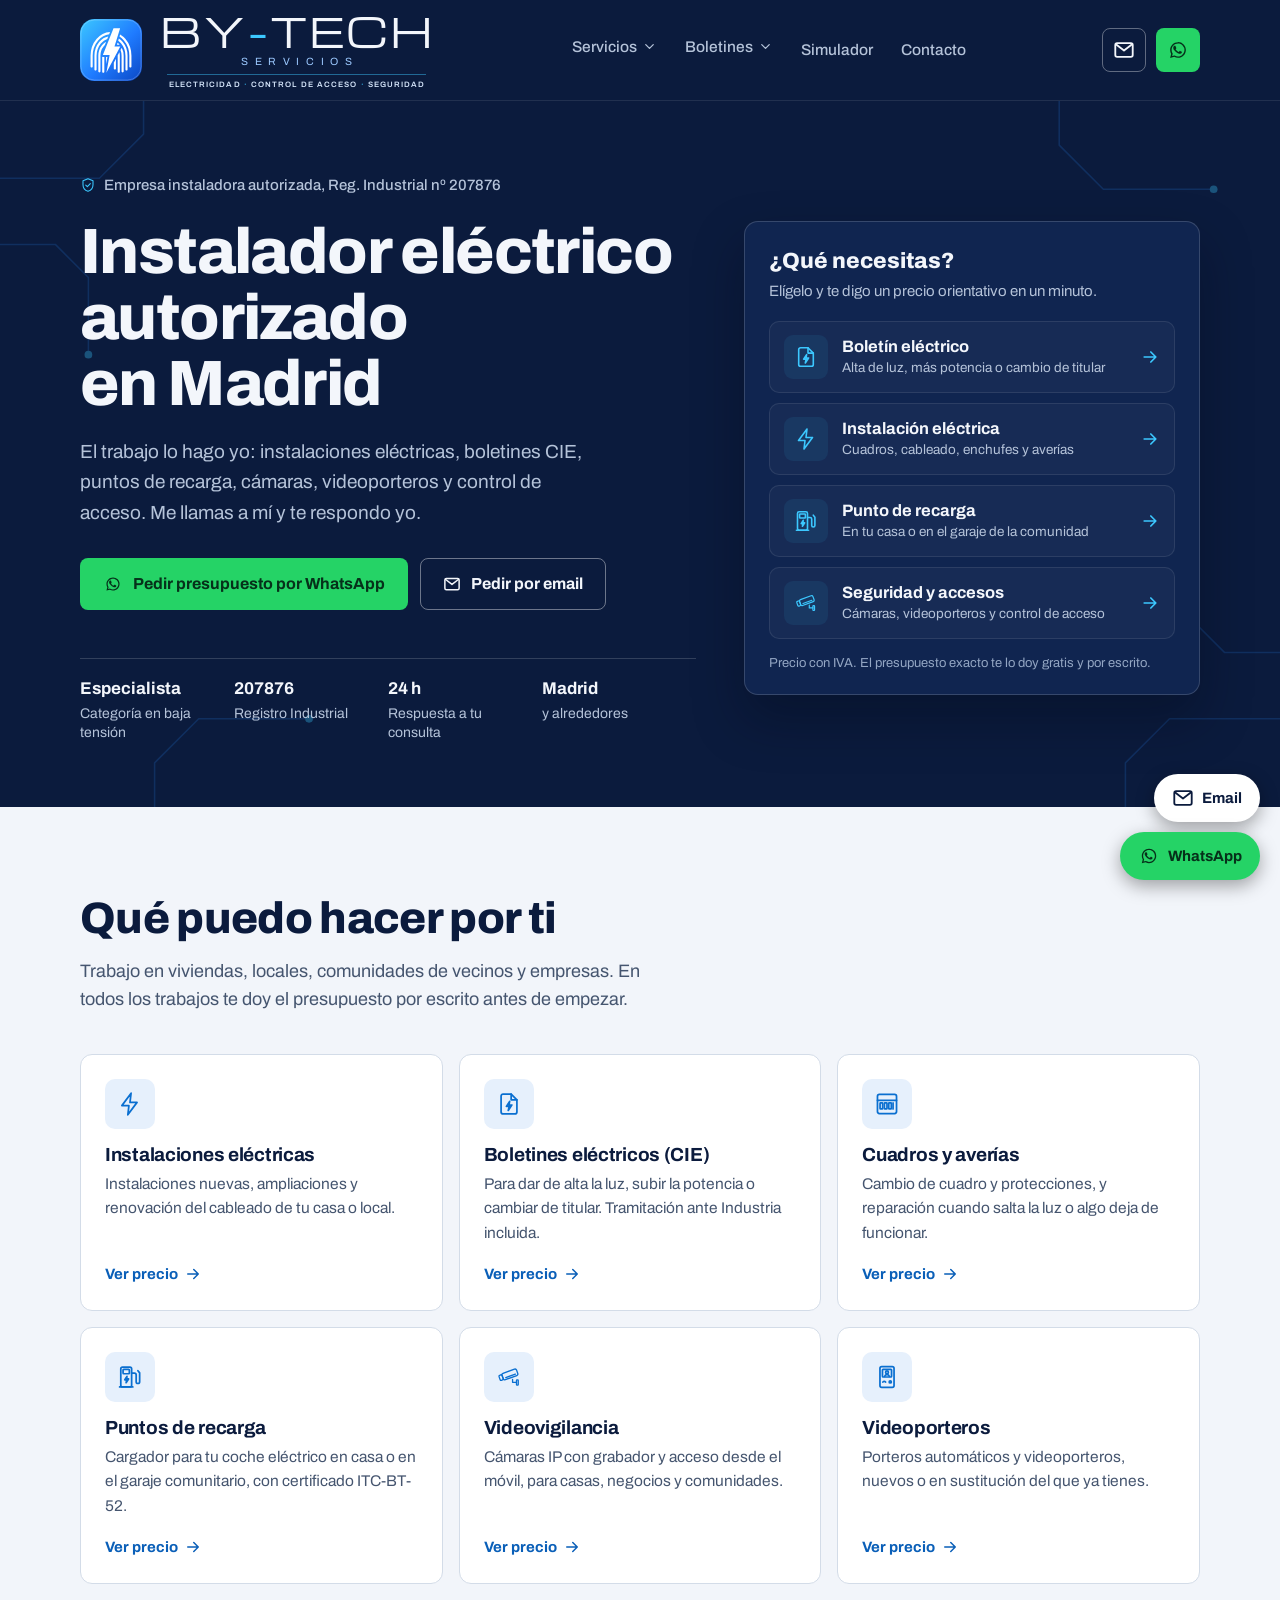
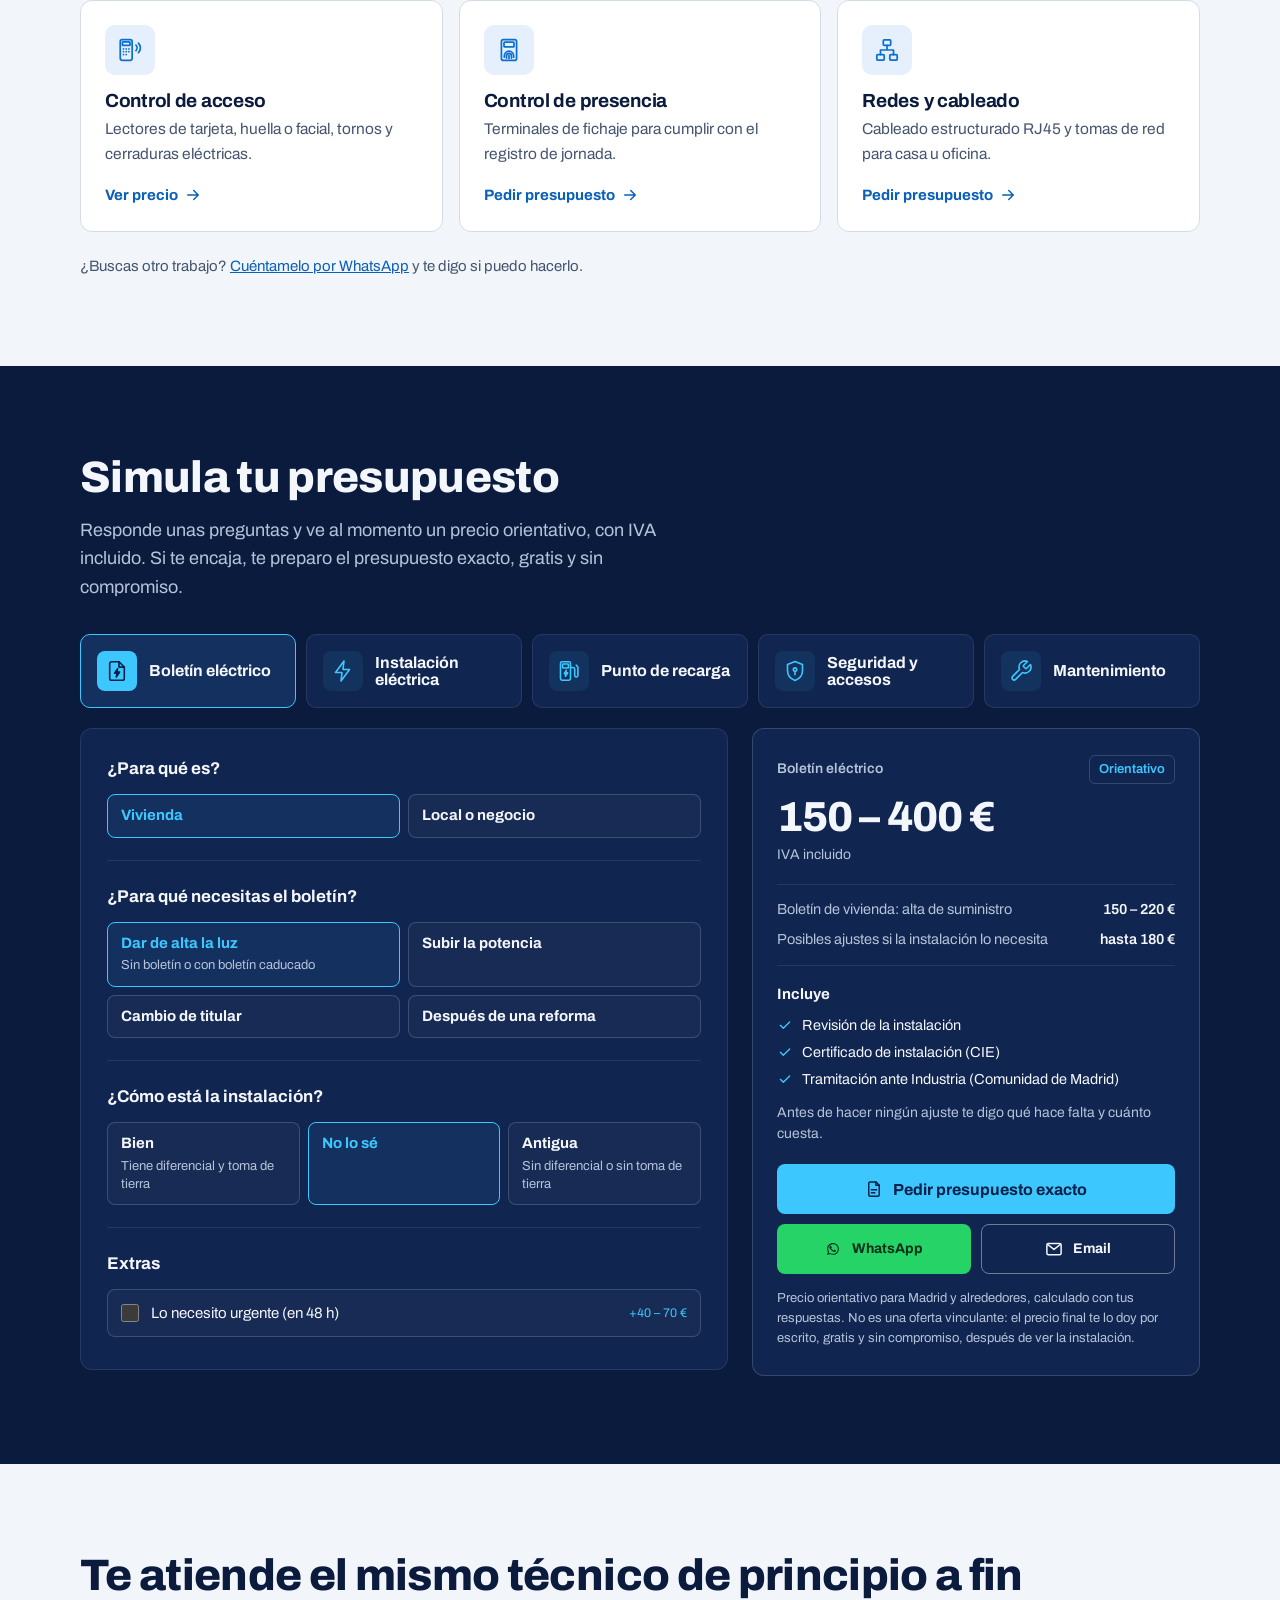
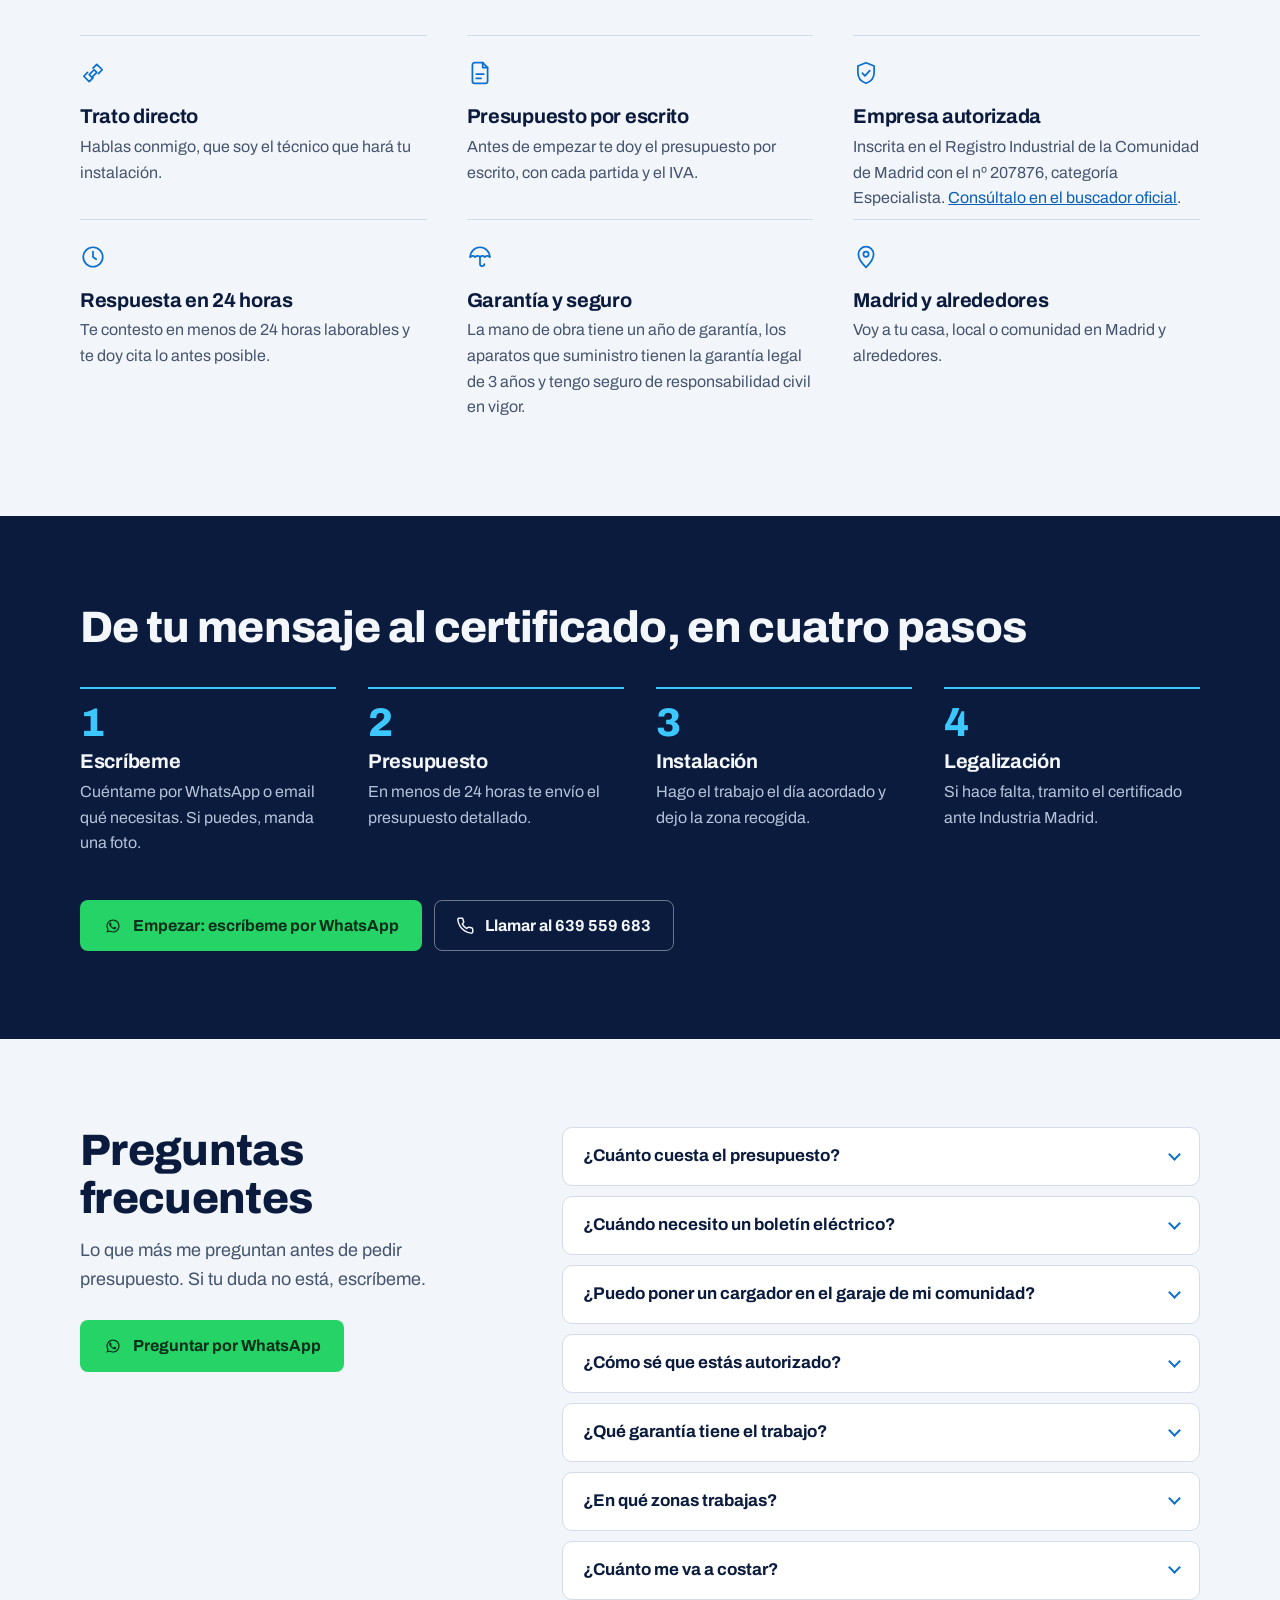
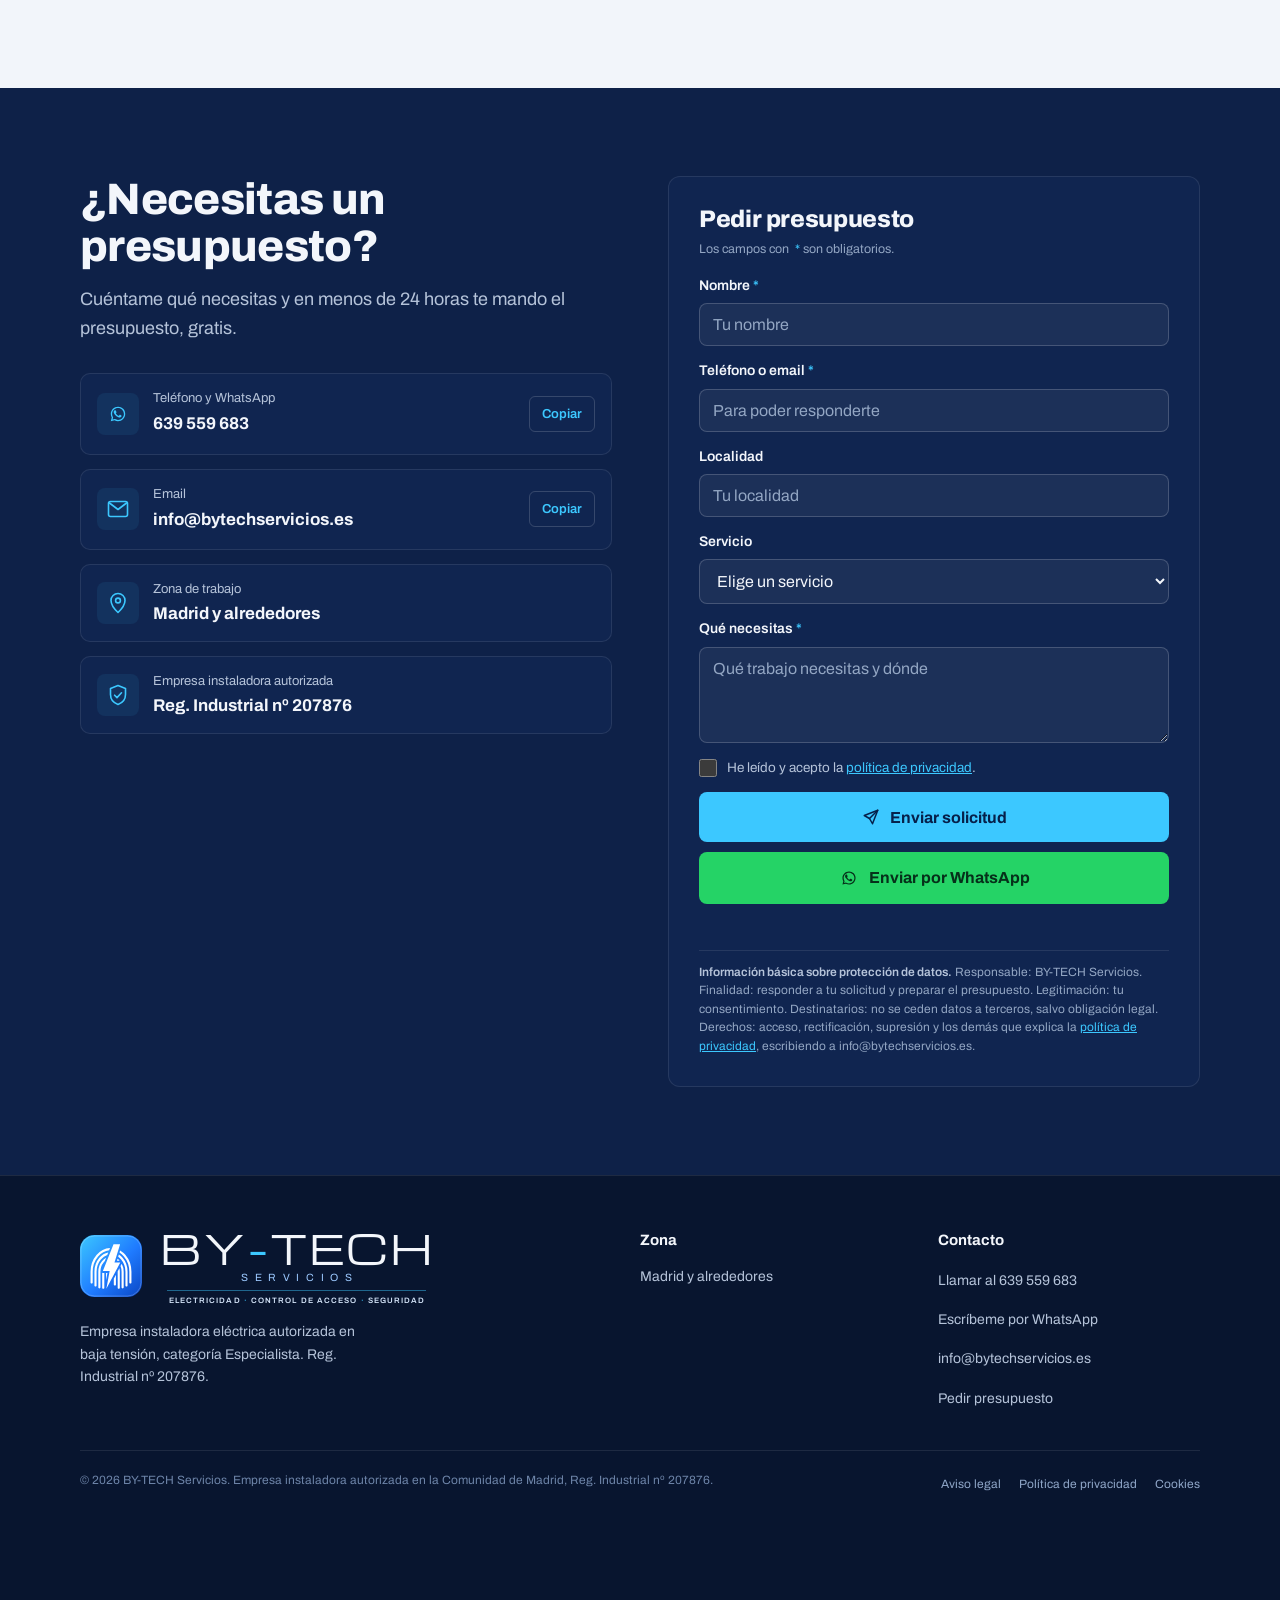
==== commit cf6b29af: "Mantenimiento solo en Servicios y simulador; planes de 1 o 2 revisiones - Quitado el apartado "Mante" ====
--- a/index.html
+++ b/index.html
@@ -474,26 +474,6 @@
   .faq-list summary{padding:16px;font-size:16px}
   .faq-list details p{padding:0 16px 16px}
 }
-
-/* Apartado de mantenimiento */
-.mt-grid{display:grid;grid-template-columns:repeat(2,minmax(0,1fr));gap:16px;margin-top:40px}
-.mt-item{background:var(--panel);border:1px solid var(--line);border-radius:12px;padding:22px;min-width:0}
-.mt-item .ic{width:48px;height:48px;border-radius:10px;background:var(--panel-2);color:var(--cyan);display:flex;align-items:center;justify-content:center}
-.mt-item .ic .ico{width:26px;height:26px}
-.mt-item h3{font-size:18px;font-weight:700;margin-top:14px}
-.mt-item p{font-size:15px;color:var(--muted);margin-top:6px}
-.mt-plans{display:grid;grid-template-columns:repeat(2,minmax(0,1fr));gap:16px;margin-top:16px}
-.mt-plan{background:var(--panel);border:1px solid var(--line);border-radius:12px;padding:24px;min-width:0}
-.mt-plan.pro{border-color:var(--cyan)}
-.mt-plan h3{font-size:22px;font-weight:800}
-.mt-plan .freq{color:var(--cyan);font-weight:700;margin-top:4px}
-.mt-plan ul{list-style:none;margin:16px 0 0;padding:0;display:grid;gap:9px}
-.mt-plan li{display:flex;gap:10px;align-items:flex-start;font-size:15.5px;color:var(--muted)}
-.mt-plan li .ico{width:20px;height:20px;color:var(--cyan);margin-top:2px}
-.mt-tag{display:inline-block;font-size:12.5px;font-weight:700;letter-spacing:.02em;color:var(--bg);background:var(--cyan);border-radius:999px;padding:3px 10px;margin-bottom:10px}
-.mt-note{margin-top:22px;font-size:15px;color:var(--muted);max-width:72ch}
-.mt-cta{display:flex;gap:12px;flex-wrap:wrap;margin-top:26px}
-@media (max-width:640px){.mt-grid,.mt-plans{grid-template-columns:minmax(0,1fr)}.mt-cta .btn{flex:1 1 100%;justify-content:center}}
 .mi-wide{grid-column:1/-1}
 
 /* ---- simulador de presupuesto ---- */
@@ -633,7 +613,7 @@
 <a class="mi" href="#contacto" data-svc="Videovigilancia"><span class="ic"><svg class="ico" viewBox="0 0 32 32" aria-hidden="true"><g transform="rotate(-20 16 13)"><rect x="7.6" y="9" width="19" height="8.4" rx="2"/><rect x="3.6" y="9.9" width="4" height="6.6" rx="1.3"/><path d="M11 15.1H23.6"/></g><path d="M20.4 18.9V22.6H25.2"/><rect x="25.2" y="19.6" width="2.2" height="6.4" rx=".7"/></svg></span><span><b>Videovigilancia</b><span>Cámaras IP, grabadores y acceso desde el móvil.</span></span></a>
 <a class="mi" href="#contacto" data-svc="Videoportero"><span class="ic"><svg class="ico" viewBox="0 0 24 24" aria-hidden="true"><rect x="5.5" y="2.5" width="13" height="19" rx="1.6"/><rect x="7.8" y="5" width="8.4" height="7" rx=".6"/><circle cx="12" cy="7.6" r="1.3"/><path d="M9.8 11.3a2.4 2.4 0 0 1 4.4 0M8.2 16.6c.7-.8 1.8-.8 2.5 0"/><circle cx="15" cy="16.5" r="1"/></svg></span><span><b>Videoporteros</b><span>Porteros automáticos y videoporteros, nuevos o en sustitución.</span></span></a>
 <a class="mi" href="#contacto" data-svc="Redes y cableado"><span class="ic"><svg class="ico" viewBox="0 0 24 24" aria-hidden="true"><rect x="8.6" y="2.6" width="6.8" height="5.2" rx=".8"/><rect x="2.6" y="16.2" width="6.8" height="5.2" rx=".8"/><rect x="14.6" y="16.2" width="6.8" height="5.2" rx=".8"/><path d="M12 7.8V12M6 16.2V12h12v4.2"/></svg></span><span><b>Redes y cableado</b><span>Cableado estructurado RJ45 y tomas de red.</span></span></a>
-<a class="mi mi-wide" href="#mantenimiento"><span class="ic"><svg class="ico" viewBox="0 0 24 24" aria-hidden="true"><path d="M14.7 6.3a1 1 0 0 0 0 1.4l1.6 1.6a1 1 0 0 0 1.4 0l3.77-3.77a6 6 0 0 1-7.94 7.94l-6.91 6.91a2.12 2.12 0 0 1-3-3l6.91-6.91a6 6 0 0 1 7.94-7.94l-3.76 3.76z"/></svg></span><span><b>Mantenimiento</b><span>Revisiones y averías de barreras y tornos, cámaras, puntos de recarga y control de acceso.</span></span></a>
+<a class="mi mi-wide" href="#simulador" data-sim="mant"><span class="ic"><svg class="ico" viewBox="0 0 24 24" aria-hidden="true"><path d="M14.7 6.3a1 1 0 0 0 0 1.4l1.6 1.6a1 1 0 0 0 1.4 0l3.77-3.77a6 6 0 0 1-7.94 7.94l-6.91 6.91a2.12 2.12 0 0 1-3-3l6.91-6.91a6 6 0 0 1 7.94-7.94l-3.76 3.76z"/></svg></span><span><b>Mantenimiento</b><span>Revisiones y averías de barreras y tornos, cámaras, puntos de recarga y control de acceso.</span></span></a>
       </div>
       <div class="menu-foot"><span>Si buscas otro trabajo, cuéntamelo y te digo si puedo hacerlo.</span><div class="mf-btns"><a class="btn btn-wa" href="https://wa.me/34639559683?text=Hola%2C%20te%20escribo%20desde%20la%20web.%20Quiero%20pedir%20un%20presupuesto." target="_blank" rel="noopener"><svg width="18" height="18" aria-hidden="true"><use href="#i-wa"/></svg>Escríbeme</a><a class="btn btn-mail" href="mailto:info@bytechservicios.es?subject=Presupuesto%20desde%20la%20web"><svg class="ico" viewBox="0 0 24 24" aria-hidden="true"><rect x="2.5" y="4.5" width="19" height="15" rx="2"/><path d="m3.5 6 8.5 6.5L20.5 6"/></svg>Email</a><a class="btn btn-ghost" href="#simulador"><svg class="ico" viewBox="0 0 24 24" aria-hidden="true"><rect x="4.5" y="2.5" width="15" height="19" rx="2"/><rect x="7.5" y="5.5" width="9" height="4" rx=".6"/><path d="M8.5 13h.01M12 13h.01M15.5 13h.01M8.5 16.8h.01M12 16.8h.01M15.5 16.8h.01"/></svg>Simular precio</a></div></div>
     </div>
@@ -737,7 +717,7 @@
       <a class="sc" href="#contacto" data-svc="Control de presencia"><span class="ic"><svg class="ico" viewBox="0 0 24 24" aria-hidden="true"><rect x="5" y="2.4" width="14" height="19.2" rx="1.8"/><rect x="7.4" y="4.8" width="9.2" height="4.4" rx=".7"/><path d="M7.7 18.6v-1.2a4.3 4.3 0 0 1 8.6 0v1.2"/><path d="M9.7 19.4v-2a2.3 2.3 0 0 1 4.6 0v2"/><path d="M12 16.9v2.9"/></svg></span><h3>Control de presencia</h3><p>Terminales de fichaje para cumplir con el registro de jornada.</p><span class="go">Pedir presupuesto<svg class="ico arr" viewBox="0 0 24 24" aria-hidden="true"><path d="M5 12h14M13 6l6 6-6 6"/></svg></span></a>
       <a class="sc" href="#contacto" data-svc="Redes y cableado"><span class="ic"><svg class="ico" viewBox="0 0 24 24" aria-hidden="true"><rect x="8.6" y="2.6" width="6.8" height="5.2" rx=".8"/><rect x="2.6" y="16.2" width="6.8" height="5.2" rx=".8"/><rect x="14.6" y="16.2" width="6.8" height="5.2" rx=".8"/><path d="M12 7.8V12M6 16.2V12h12v4.2"/></svg></span><h3>Redes y cableado</h3><p>Cableado estructurado RJ45 y tomas de red para casa u oficina.</p><span class="go">Pedir presupuesto<svg class="ico arr" viewBox="0 0 24 24" aria-hidden="true"><path d="M5 12h14M13 6l6 6-6 6"/></svg></span></a>
     </div>
-    <p class="svc-note">¿Buscas otro trabajo? <a href="https://wa.me/34639559683?text=Hola%2C%20te%20escribo%20desde%20la%20web.%20Quiero%20pedir%20un%20presupuesto." target="_blank" rel="noopener">Cuéntamelo por WhatsApp</a> y te digo si puedo hacerlo. ¿Tienes barreras o tornos en tu comunidad o empresa? Mira el <a href="#mantenimiento">mantenimiento de barreras y tornos</a>.</p>
+    <p class="svc-note">¿Buscas otro trabajo? <a href="https://wa.me/34639559683?text=Hola%2C%20te%20escribo%20desde%20la%20web.%20Quiero%20pedir%20un%20presupuesto." target="_blank" rel="noopener">Cuéntamelo por WhatsApp</a> y te digo si puedo hacerlo.</p>
   </div>
 </section>
 
@@ -774,32 +754,6 @@
     </div>
   </div>
 </section>
-<section class="band alt" id="mantenimiento">
-  <div class="wrap">
-    <h2 class="h2">Mantenimiento de barreras y tornos</h2>
-    <p class="sub">Para comunidades de vecinos, locales y empresas. Reviso tus barreras vehiculares y tornos de acceso para que no fallen, y si algo falla, tienes prioridad.</p>
-    <div class="mt-grid">
-      <div class="mt-item"><span class="ic"><svg class="ico" viewBox="0 0 24 24" aria-hidden="true"><rect x="2.5" y="10" width="4.5" height="10.5" rx=".8"/><path d="M1.5 20.5h7"/><path d="M7 12.6 21.5 7.2"/><path d="m10.4 11.4.9-.4M14.2 10l.9-.3M18 8.6l.9-.3"/><circle cx="4.75" cy="13" r=".9"/></svg></span><h3>Barreras vehiculares</h3><p>Mecanismo y brazo, fotocélulas y parada ante obstáculos, mandos y lectores.</p></div>
-      <div class="mt-item"><span class="ic"><svg class="ico" viewBox="0 0 24 24" aria-hidden="true"><rect x="3" y="5" width="5" height="15.5" rx=".9"/><rect x="16" y="5" width="5" height="15.5" rx=".9"/><path d="M8 11.5h3.2M12.8 11.5H16"/><path d="M9.6 9.2v4.6M14.4 9.2v4.6"/><path d="M2 20.5h20"/></svg></span><h3>Tornos y pasillos de acceso</h3><p>Mecanismo, sensores de paso, lectores de tarjeta, huella o cara, y altas y bajas de usuarios.</p></div>
-    </div>
-    <div class="mt-plans">
-      <div class="mt-plan">
-        <h3>Plan básico</h3>
-        <p class="freq">2 revisiones al año</p>
-        <ul><li><svg class="ico" viewBox="0 0 24 24" aria-hidden="true"><path d="m5 12.5 4.5 4.5L19 7.5"/></svg><span>Revisión completa y prueba de las seguridades</span></li><li><svg class="ico" viewBox="0 0 24 24" aria-hidden="true"><path d="m5 12.5 4.5 4.5L19 7.5"/></svg><span>Limpieza, engrase y ajuste del mecanismo</span></li><li><svg class="ico" viewBox="0 0 24 24" aria-hidden="true"><path d="m5 12.5 4.5 4.5L19 7.5"/></svg><span>Parte firmado y libro de mantenimiento al día</span></li><li><svg class="ico" viewBox="0 0 24 24" aria-hidden="true"><path d="m5 12.5 4.5 4.5L19 7.5"/></svg><span>Te digo qué hay que cambiar antes de que falle</span></li><li><svg class="ico" viewBox="0 0 24 24" aria-hidden="true"><path d="m5 12.5 4.5 4.5L19 7.5"/></svg><span>Precio cerrado al año, sin sorpresas</span></li></ul>
-      </div>
-      <div class="mt-plan pro">
-        <span class="mt-tag">Para equipos con mucho uso</span>
-        <h3>Plan completo</h3>
-        <p class="freq">4 revisiones al año</p>
-        <ul><li><svg class="ico" viewBox="0 0 24 24" aria-hidden="true"><path d="m5 12.5 4.5 4.5L19 7.5"/></svg><span>Todo lo del plan básico</span></li><li><svg class="ico" viewBox="0 0 24 24" aria-hidden="true"><path d="m5 12.5 4.5 4.5L19 7.5"/></svg><span>Prioridad en averías: voy en 24 a 48 horas laborables</span></li><li><svg class="ico" viewBox="0 0 24 24" aria-hidden="true"><path d="m5 12.5 4.5 4.5L19 7.5"/></svg><span>Revisión de lectores y puesta al día de usuarios en cada visita</span></li><li><svg class="ico" viewBox="0 0 24 24" aria-hidden="true"><path d="m5 12.5 4.5 4.5L19 7.5"/></svg><span>Precio cerrado al año, sin sorpresas</span></li></ul>
-      </div>
-    </div>
-    <p class="mt-note">El precio depende de cuántas barreras y tornos tengas, y te lo doy por escrito después de verlos. También instalo barreras y tornos nuevos.</p>
-    <div class="mt-cta"><a class="btn btn-wa" href="https://wa.me/34639559683?text=Hola%2C%20te%20escribo%20desde%20la%20web.%20Quiero%20informaci%C3%B3n%20sobre%20el%20mantenimiento%20de%20barreras%20y%20tornos." target="_blank" rel="noopener"><svg width="20" height="20" aria-hidden="true"><use href="#i-wa"/></svg>Pedir presupuesto de mantenimiento</a><a class="btn btn-ghost" href="#simulador" data-sim="mant:barreras:contrato">Calcular el precio</a><a class="btn btn-ghost" href="#contacto" data-svc="Barreras y tornos">Prefiero el formulario</a></div>
-  </div>
-</section>
-
 <section class="band light">
   <div class="wrap">
     <h2 class="h2">Te atiende el mismo técnico de principio a fin</h2>
@@ -941,7 +895,7 @@
   function actualizarOrigen(){ origenEl.value='Llegó desde: '+llegada+(ultimo?' · Último botón: '+ultimo:''); }
   document.addEventListener('click',function(e){
     var el=e.target.closest && e.target.closest('a,button'); if(!el || el.closest('#presupuesto')) return;
-    var zona=el.closest('#simulador')?'Simulador':el.closest('header')?'Cabecera':el.closest('.pick')?'Portada, ¿Qué necesitas?':el.closest('#servicios')?'Servicios':el.closest('#preguntas')?'Preguntas frecuentes':el.closest('#mantenimiento')?'Mantenimiento':el.closest('.steps-cta')?'Pasos':el.closest('.hero')?'Portada':el.closest('.floats')?'Botón flotante':el.closest('footer')?'Pie':'Página';
+    var zona=el.closest('#simulador')?'Simulador':el.closest('header')?'Cabecera':el.closest('.pick')?'Portada, ¿Qué necesitas?':el.closest('#servicios')?'Servicios':el.closest('#preguntas')?'Preguntas frecuentes':el.closest('.steps-cta')?'Pasos':el.closest('.hero')?'Portada':el.closest('.floats')?'Botón flotante':el.closest('footer')?'Pie':'Página';
     var txt=(el.getAttribute('aria-label')||(el.querySelector('h3,b')||el).textContent||'').replace(/\s+/g,' ').trim().slice(0,50);
     ultimo=zona+': '+txt; actualizarOrigen();
   },true);
@@ -1200,8 +1154,7 @@
         {id:'mr',t:'Puntos de recarga',type:'num',d:1,min:0,max:40,show:function(a){return a.tipo==='contrato' && a.grupo==='recarga';}},
         {id:'ma',t:'Puertas con control de acceso',type:'num',d:1,min:0,max:20,show:function(a){return a.tipo==='contrato' && a.grupo==='accesos';}},
         {id:'mp',t:'Terminales de control de presencia',type:'num',d:0,min:0,max:10,show:function(a){return a.tipo==='contrato' && a.grupo==='accesos';}},
-        {id:'plan',t:'Plan',type:'opt',d:'basico',show:function(a){return a.tipo==='contrato' && a.grupo==='barreras';},o:[['basico','Plan básico','2 revisiones al año'],['completo','Plan completo','4 revisiones al año y prioridad en averías']]},
-        {id:'plan2',t:'Plan',type:'opt',d:'basico',show:function(a){return a.tipo==='contrato' && a.grupo!=='barreras';},o:[['basico','Plan básico','1 revisión al año'],['completo','Plan completo','2 revisiones al año y prioridad en averías']]},
+        {id:'plan',t:'Plan',type:'opt',d:'basico',show:function(a){return a.tipo==='contrato';},o:[['basico','Plan básico','1 revisión al año'],['completo','Plan completo','2 revisiones al año y prioridad en averías']]},
         {id:'eqb',t:'¿Qué equipo falla?',type:'opt',d:'barrera',show:function(a){return a.tipo==='averia' && a.grupo==='barreras';},o:[['barrera','Barrera'],['torno','Torno o pasillo']]},
         {id:'eqa',t:'¿Qué equipo falla?',type:'opt',d:'acceso',show:function(a){return a.tipo==='averia' && a.grupo==='accesos';},o:[['acceso','Control de acceso'],['presencia','Control de presencia']]},
         KMQ()
@@ -1210,7 +1163,7 @@
         var B=P.barreras, L=[], inc=[], n=[], g=a.grupo, nombre={barreras:'Mantenimiento de barreras y tornos',camaras:'Mantenimiento de cámaras',recarga:'Mantenimiento de puntos de recarga',accesos:'Mantenimiento de seguridad y accesos'}[g];
         var form={barreras:'Barreras y tornos',camaras:'Videovigilancia',recarga:'Punto de recarga',accesos:'Control de acceso'}[g];
         if(a.tipo==='contrato'){
-          var completo=(g==='barreras'?a.plan:a.plan2)==='completo', v=g==='barreras'?(completo?4:2):(completo?2:1), it=[];
+          var completo=a.plan==='completo', v=completo?2:1, it=[];
           if(g==='barreras'){
             if(a.mb) it.push([pl(a.mb,'barrera','barreras'),a.mb*HR.barrera]);
             if(a.mt) it.push([pl(a.mt,'torno o pasillo','tornos o pasillos'),a.mt*HR.torno]);
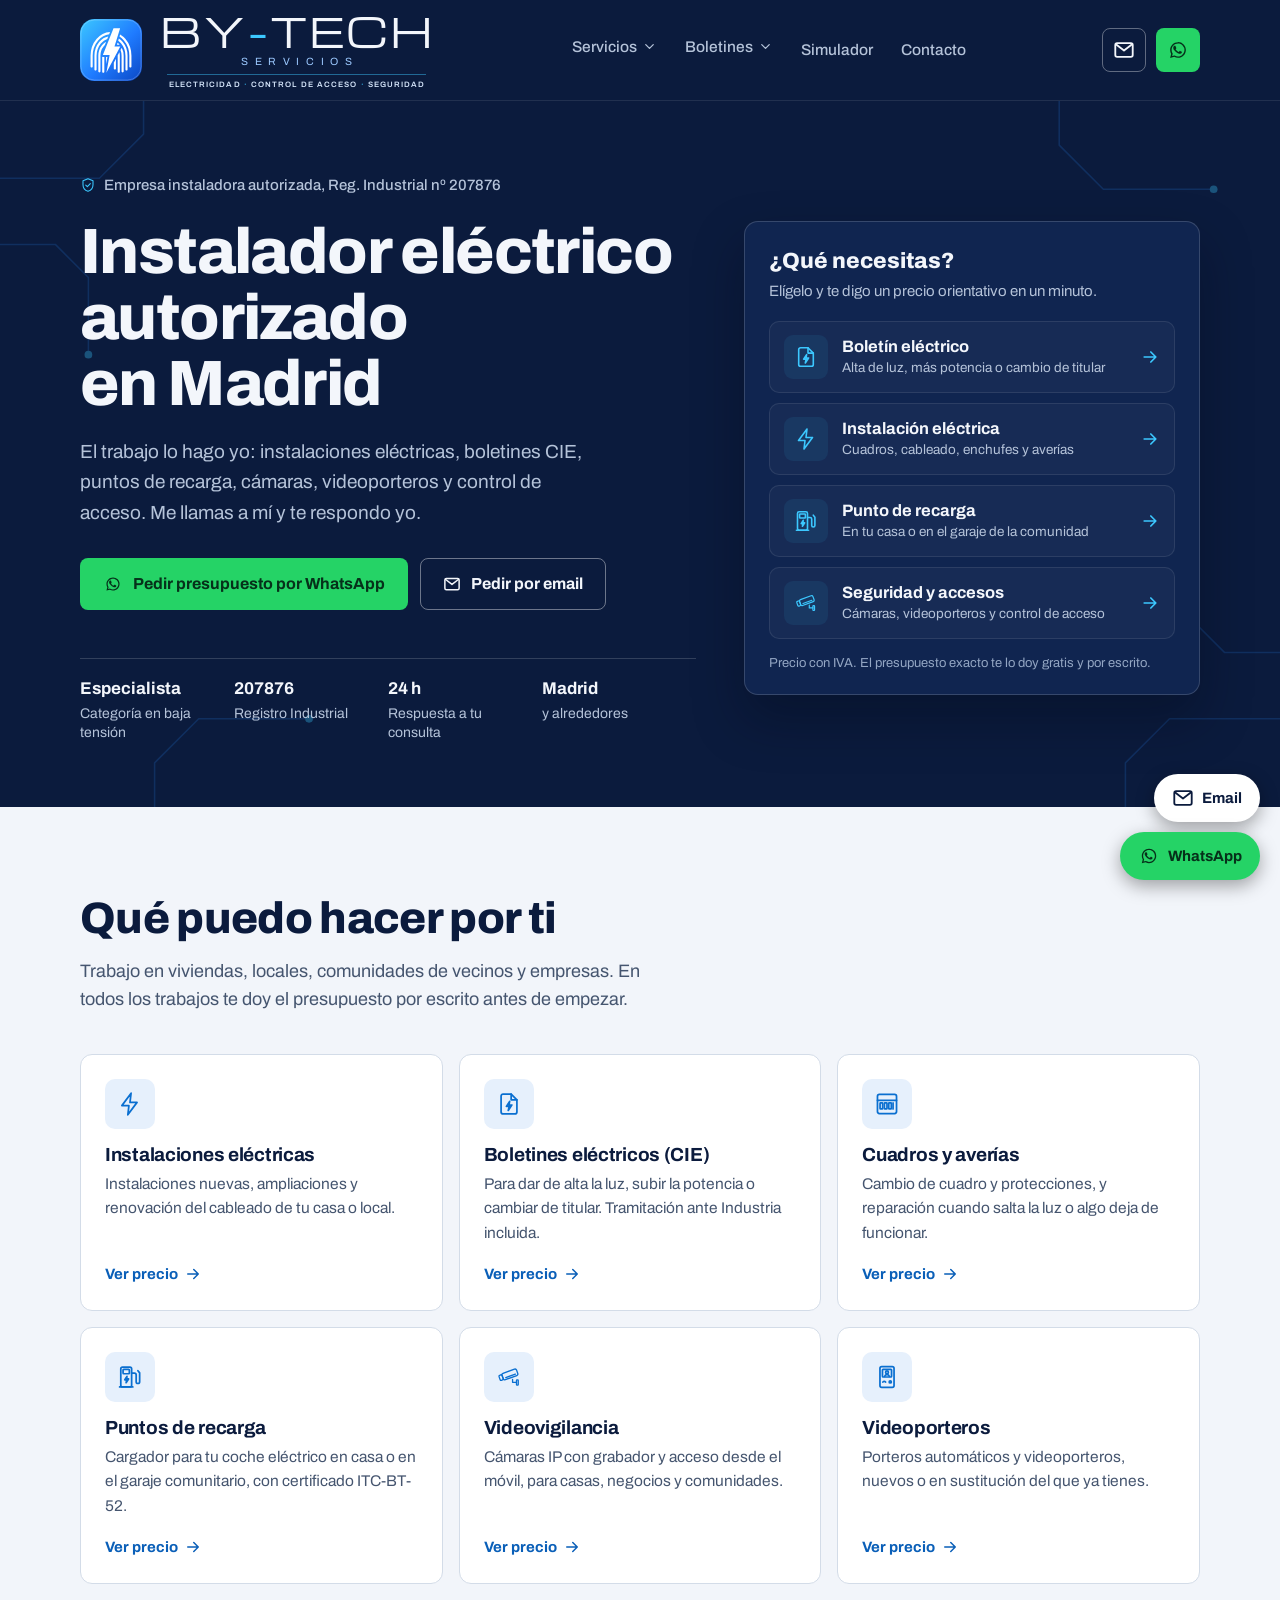
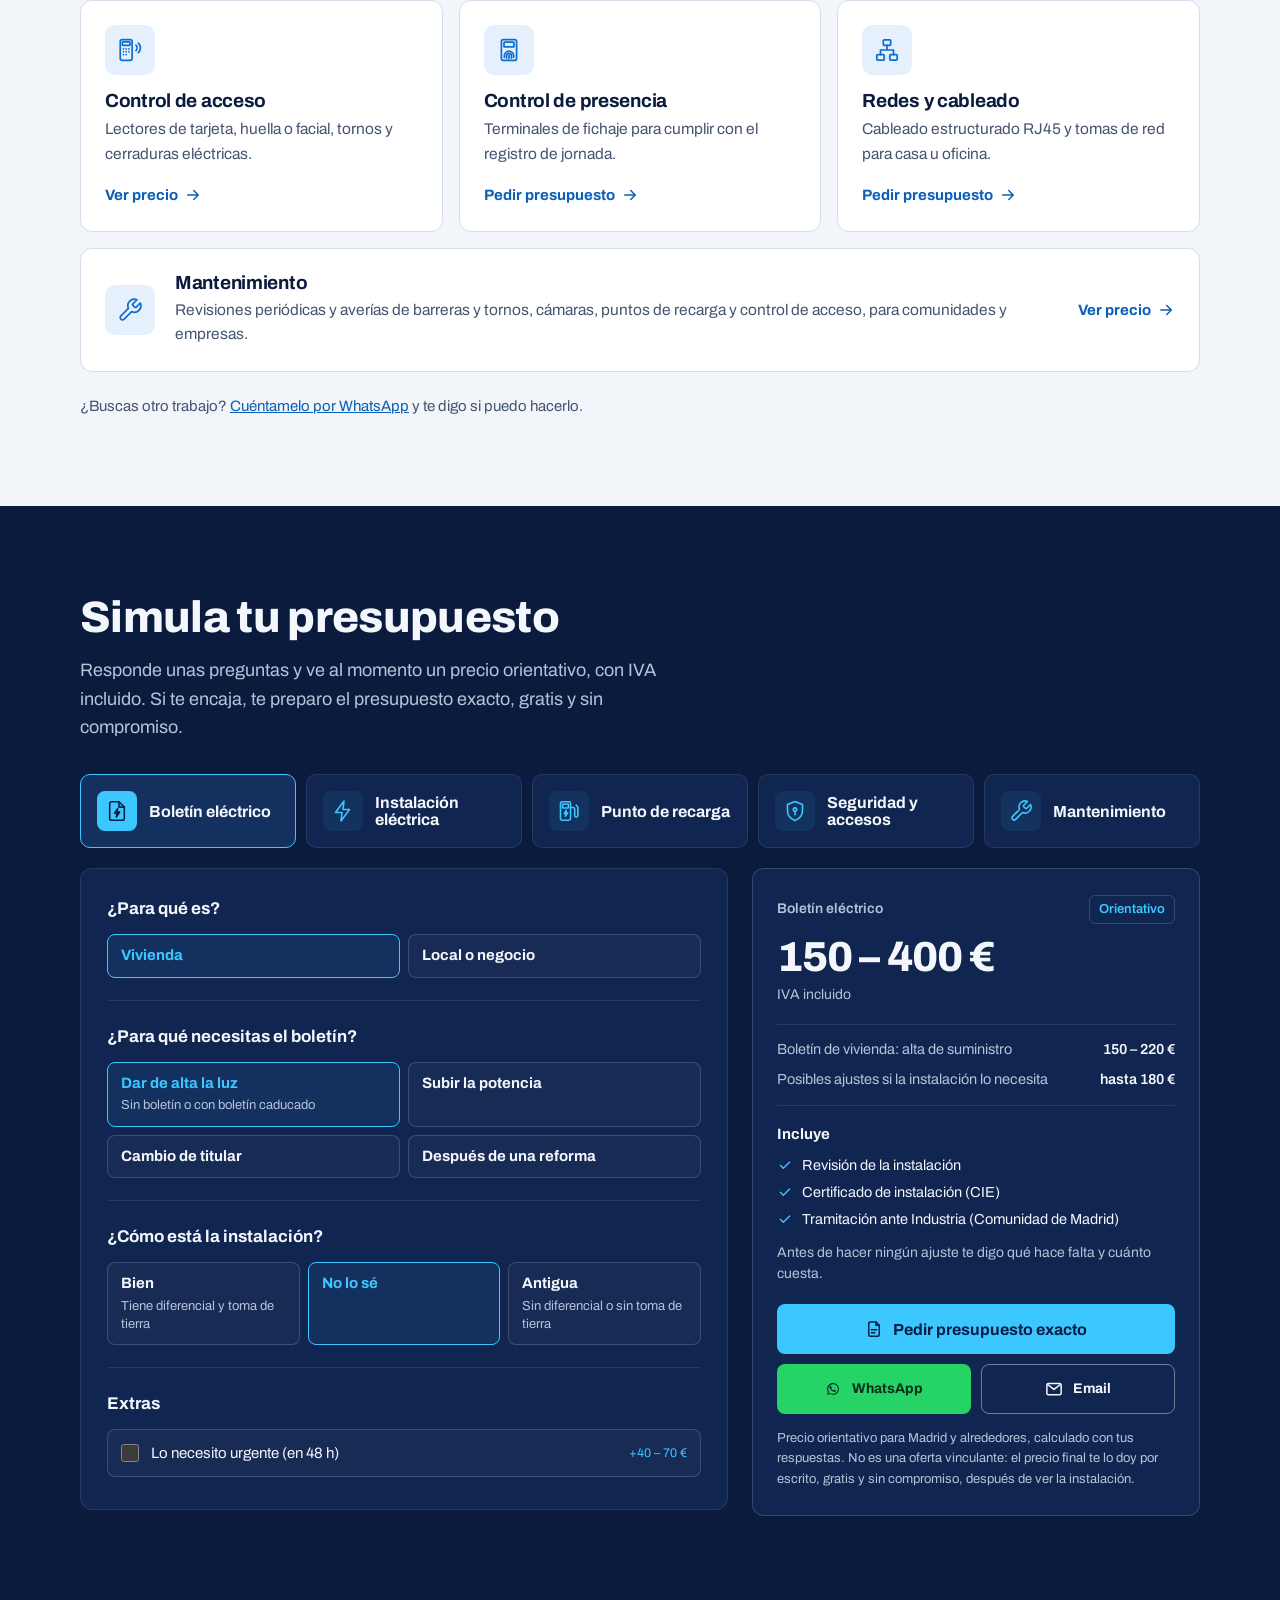
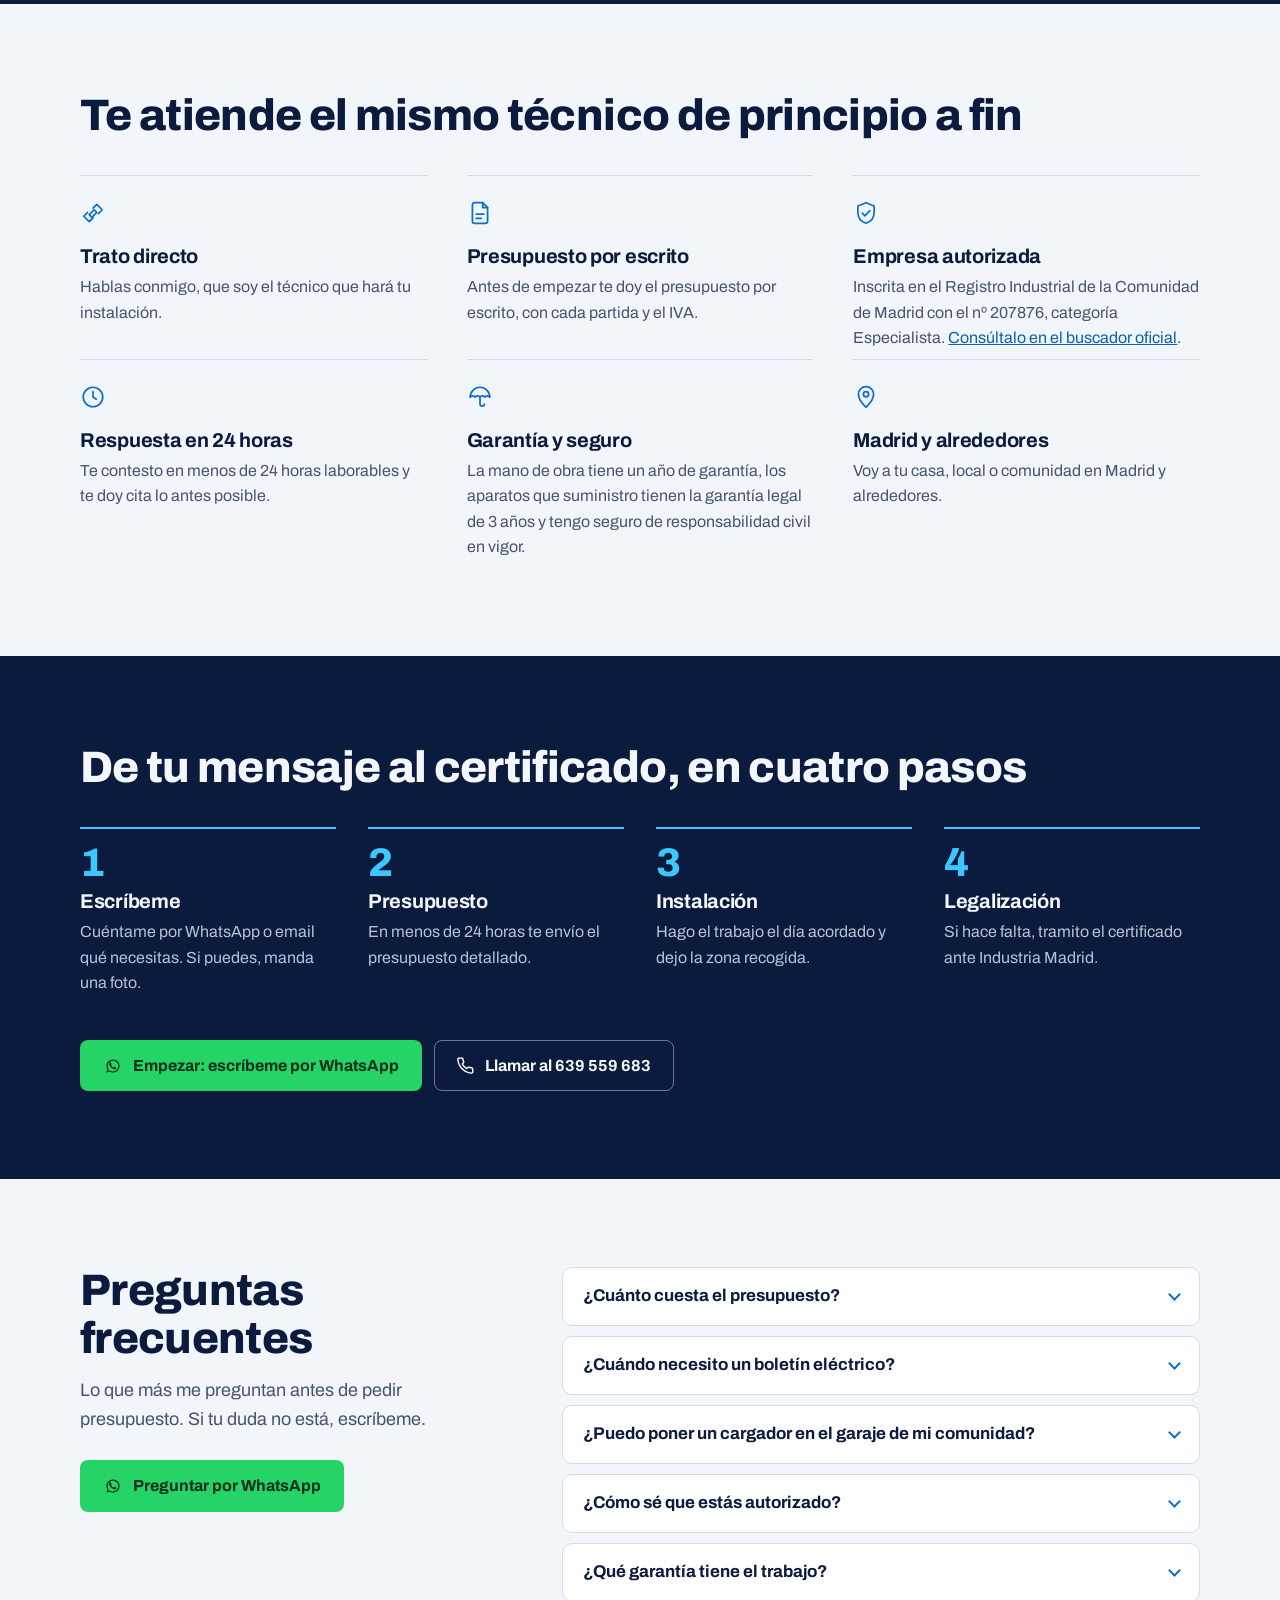
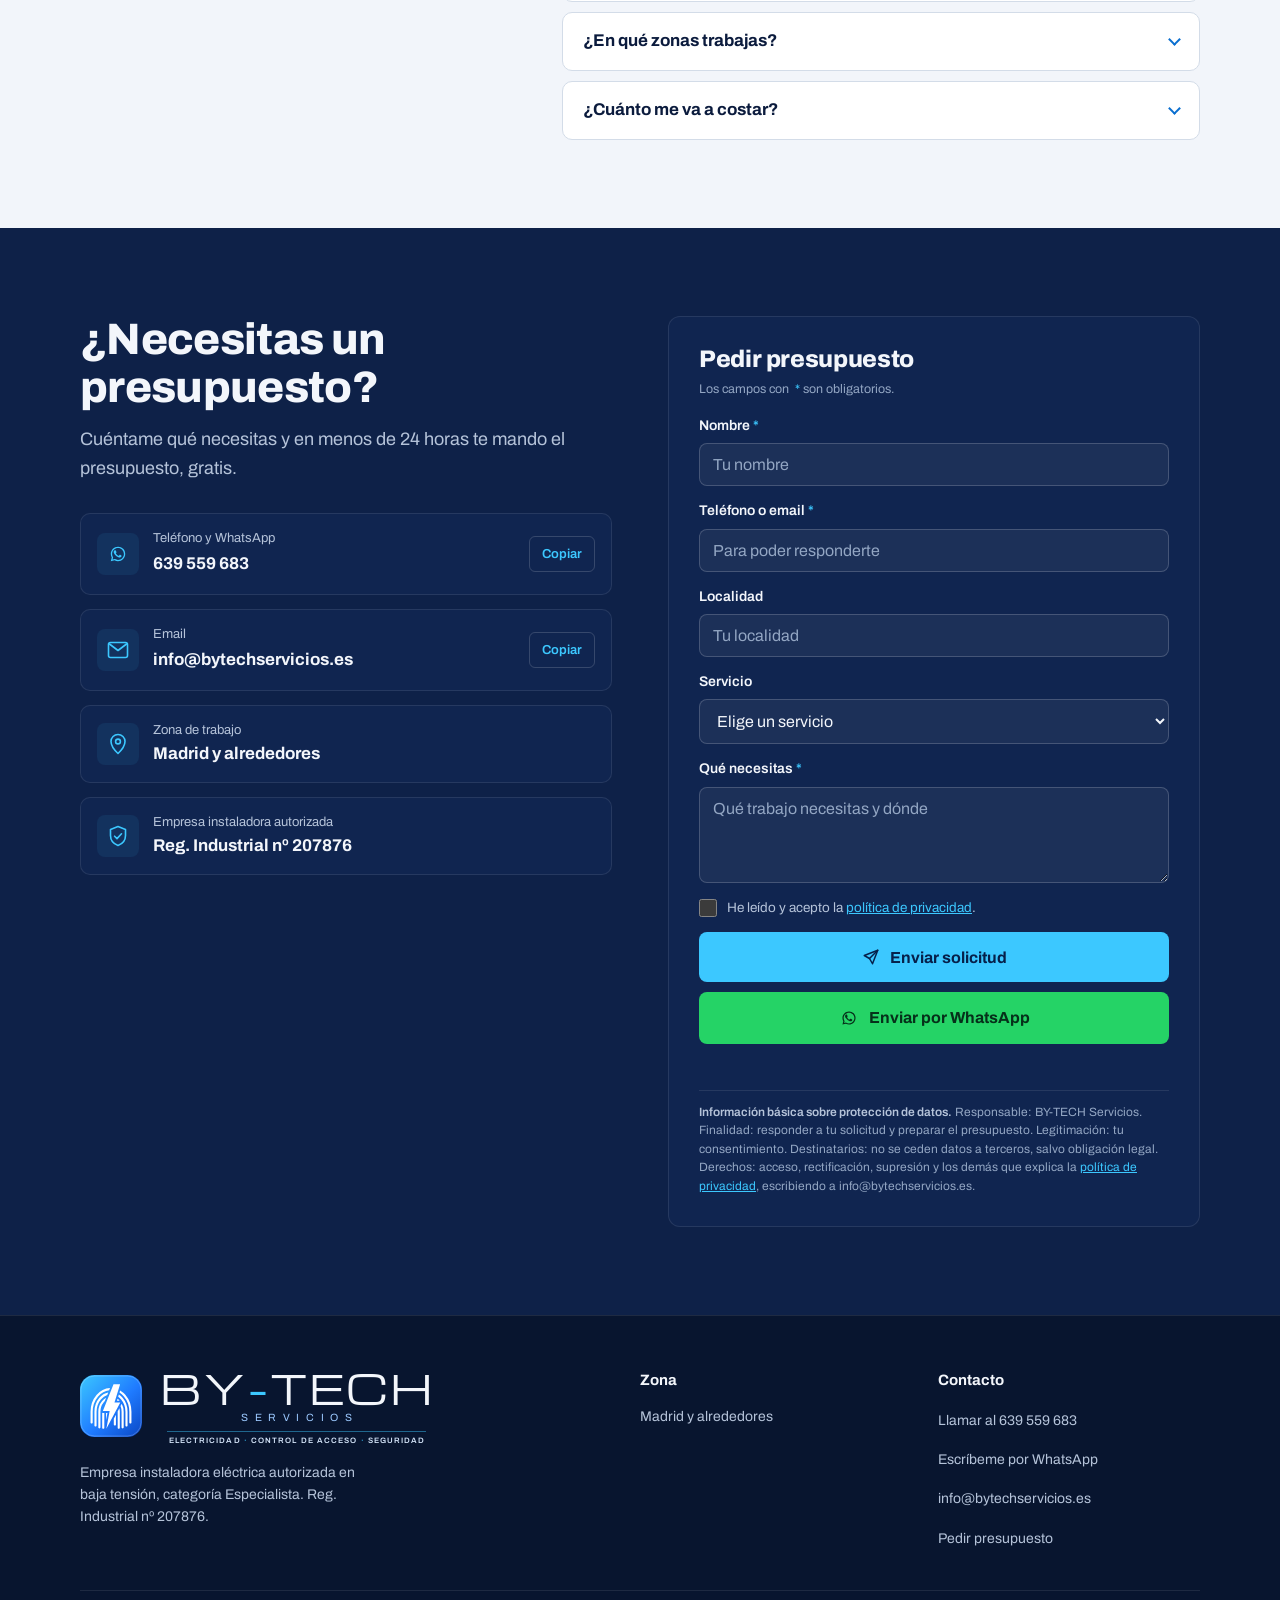
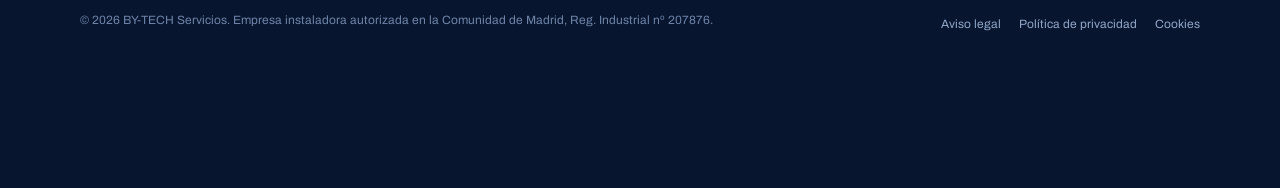
==== commit 1c5555fa: "Servicios: tarjeta de Mantenimiento que abre el simulador Co-Authored-By: Claude Opus 5.5 <noreply@a" ====
--- a/index.html
+++ b/index.html
@@ -475,6 +475,13 @@
   .faq-list details p{padding:0 16px 16px}
 }
 .mi-wide{grid-column:1/-1}
+@media (min-width:961px){
+  .sc-wide{grid-column:1/-1;display:grid;grid-template-columns:auto minmax(0,1fr) auto;grid-template-areas:"ic t go" "ic p go";column-gap:20px;align-items:center}
+  .sc-wide .ic{grid-area:ic}
+  .sc-wide h3{grid-area:t;margin-top:0;align-self:end}
+  .sc-wide p{grid-area:p;align-self:start;margin-top:4px}
+  .sc-wide .go{grid-area:go;margin-top:0}
+}
 
 /* ---- simulador de presupuesto ---- */
 .sim{background:var(--bg)}
@@ -716,6 +723,7 @@
       <a class="sc" href="#simulador" data-sim="seguridad:acceso"><span class="ic"><svg class="ico" viewBox="0 0 24 24" aria-hidden="true"><rect x="3" y="2.5" width="11" height="19" rx="1.8"/><rect x="5" y="4.6" width="7" height="3.2" rx=".6"/><path d="M6 11h.01M8.5 11h.01M11 11h.01M6 13.6h.01M8.5 13.6h.01M11 13.6h.01M6 16.2h.01M8.5 16.2h.01"/><path d="M17.5 7.5a3.6 3.6 0 0 1 0 5M19.8 5.6a6.3 6.3 0 0 1 0 8.8"/></svg></span><h3>Control de acceso</h3><p>Lectores de tarjeta, huella o facial, tornos y cerraduras eléctricas.</p><span class="go">Ver precio<svg class="ico arr" viewBox="0 0 24 24" aria-hidden="true"><path d="M5 12h14M13 6l6 6-6 6"/></svg></span></a>
       <a class="sc" href="#contacto" data-svc="Control de presencia"><span class="ic"><svg class="ico" viewBox="0 0 24 24" aria-hidden="true"><rect x="5" y="2.4" width="14" height="19.2" rx="1.8"/><rect x="7.4" y="4.8" width="9.2" height="4.4" rx=".7"/><path d="M7.7 18.6v-1.2a4.3 4.3 0 0 1 8.6 0v1.2"/><path d="M9.7 19.4v-2a2.3 2.3 0 0 1 4.6 0v2"/><path d="M12 16.9v2.9"/></svg></span><h3>Control de presencia</h3><p>Terminales de fichaje para cumplir con el registro de jornada.</p><span class="go">Pedir presupuesto<svg class="ico arr" viewBox="0 0 24 24" aria-hidden="true"><path d="M5 12h14M13 6l6 6-6 6"/></svg></span></a>
       <a class="sc" href="#contacto" data-svc="Redes y cableado"><span class="ic"><svg class="ico" viewBox="0 0 24 24" aria-hidden="true"><rect x="8.6" y="2.6" width="6.8" height="5.2" rx=".8"/><rect x="2.6" y="16.2" width="6.8" height="5.2" rx=".8"/><rect x="14.6" y="16.2" width="6.8" height="5.2" rx=".8"/><path d="M12 7.8V12M6 16.2V12h12v4.2"/></svg></span><h3>Redes y cableado</h3><p>Cableado estructurado RJ45 y tomas de red para casa u oficina.</p><span class="go">Pedir presupuesto<svg class="ico arr" viewBox="0 0 24 24" aria-hidden="true"><path d="M5 12h14M13 6l6 6-6 6"/></svg></span></a>
+      <a class="sc sc-wide" href="#simulador" data-sim="mant"><span class="ic"><svg class="ico" viewBox="0 0 24 24" aria-hidden="true"><path d="M14.7 6.3a1 1 0 0 0 0 1.4l1.6 1.6a1 1 0 0 0 1.4 0l3.77-3.77a6 6 0 0 1-7.94 7.94l-6.91 6.91a2.12 2.12 0 0 1-3-3l6.91-6.91a6 6 0 0 1 7.94-7.94l-3.76 3.76z"/></svg></span><h3>Mantenimiento</h3><p>Revisiones periódicas y averías de barreras y tornos, cámaras, puntos de recarga y control de acceso, para comunidades y empresas.</p><span class="go">Ver precio<svg class="ico arr" viewBox="0 0 24 24" aria-hidden="true"><path d="M5 12h14M13 6l6 6-6 6"/></svg></span></a>
     </div>
     <p class="svc-note">¿Buscas otro trabajo? <a href="https://wa.me/34639559683?text=Hola%2C%20te%20escribo%20desde%20la%20web.%20Quiero%20pedir%20un%20presupuesto." target="_blank" rel="noopener">Cuéntamelo por WhatsApp</a> y te digo si puedo hacerlo.</p>
   </div>
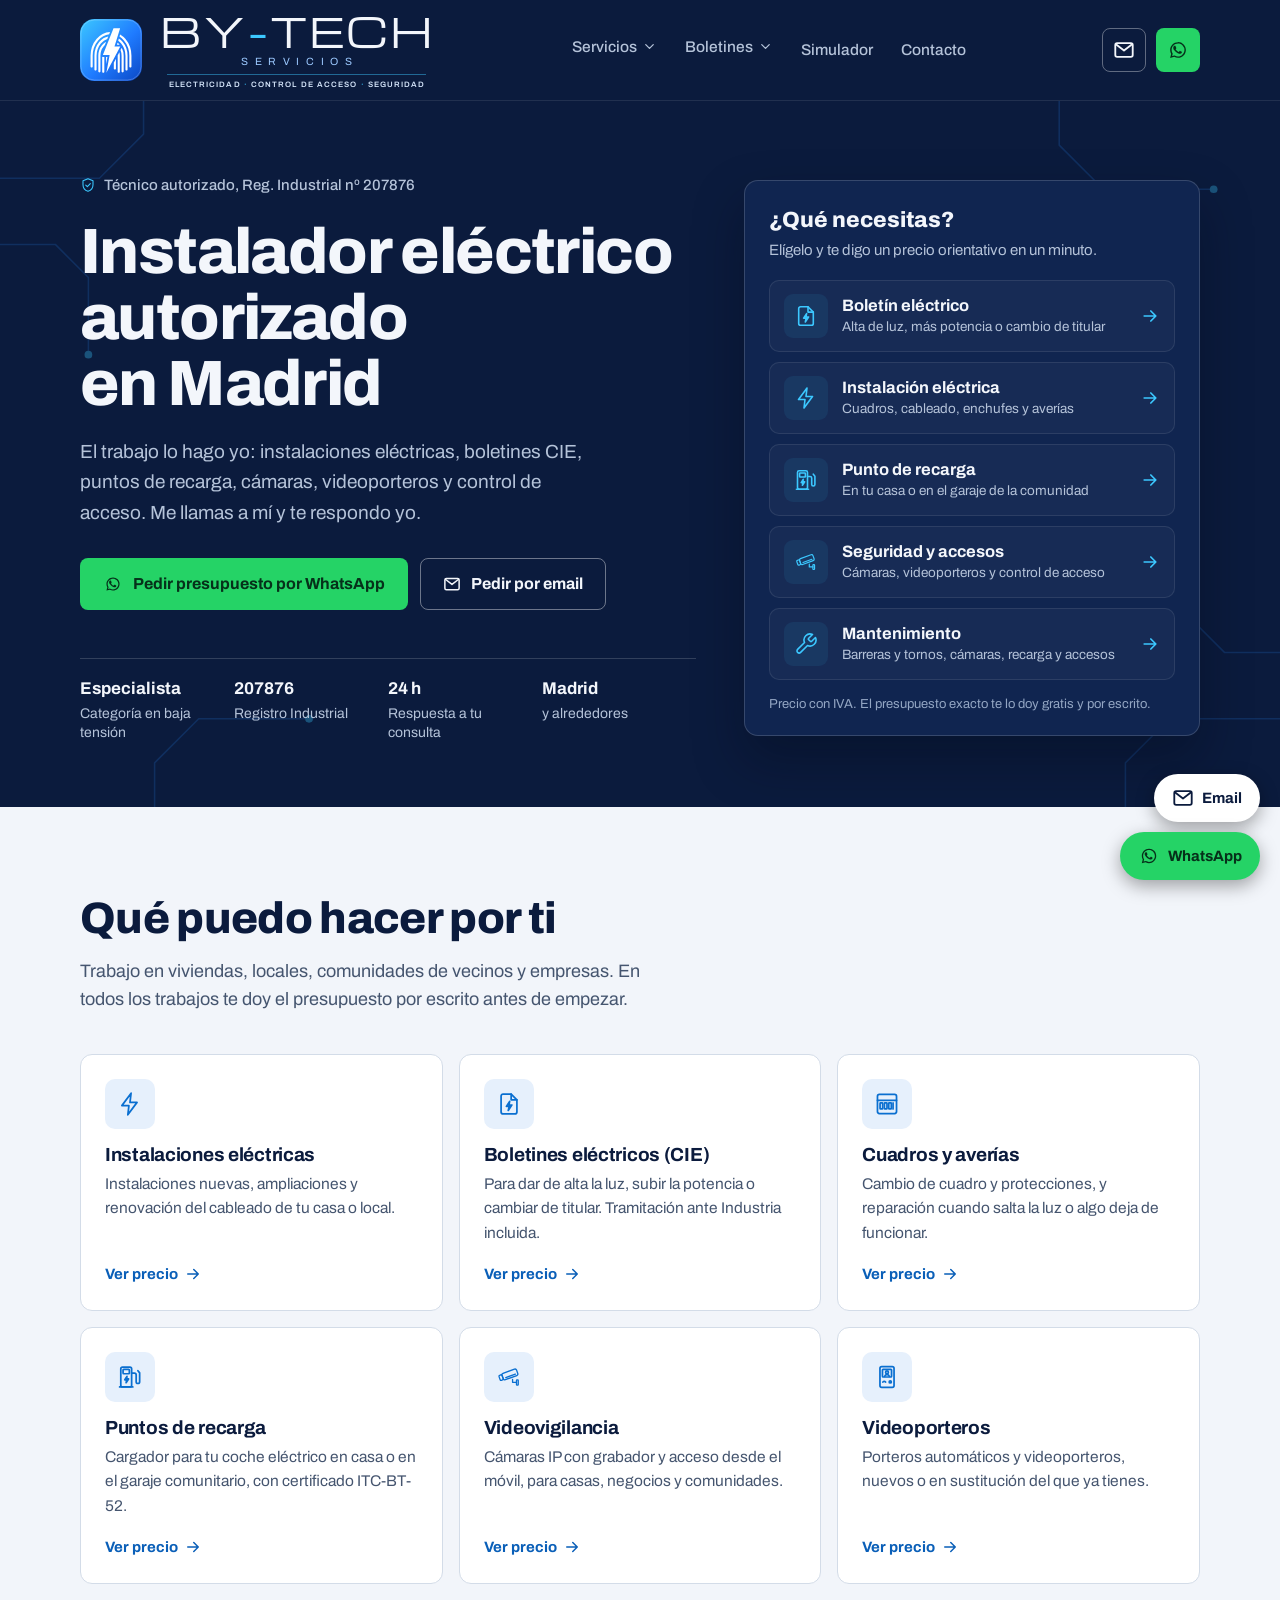
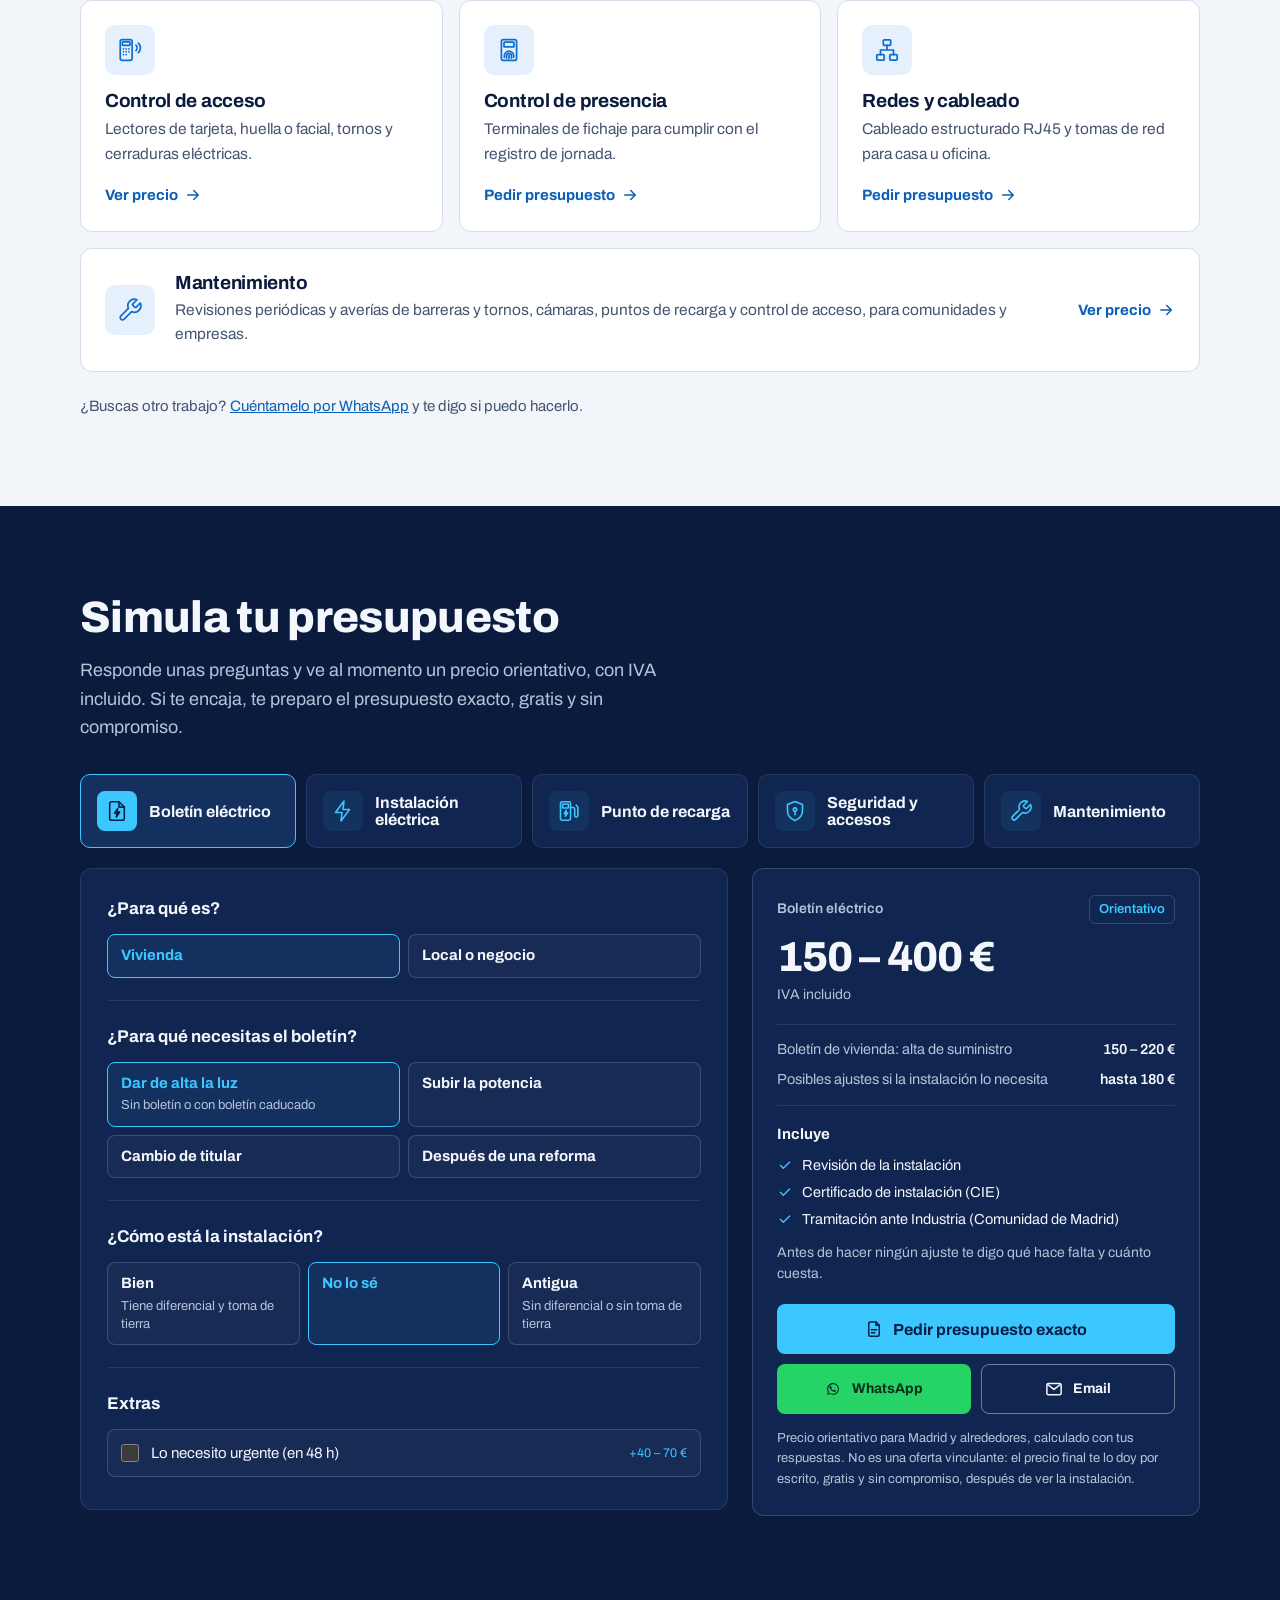
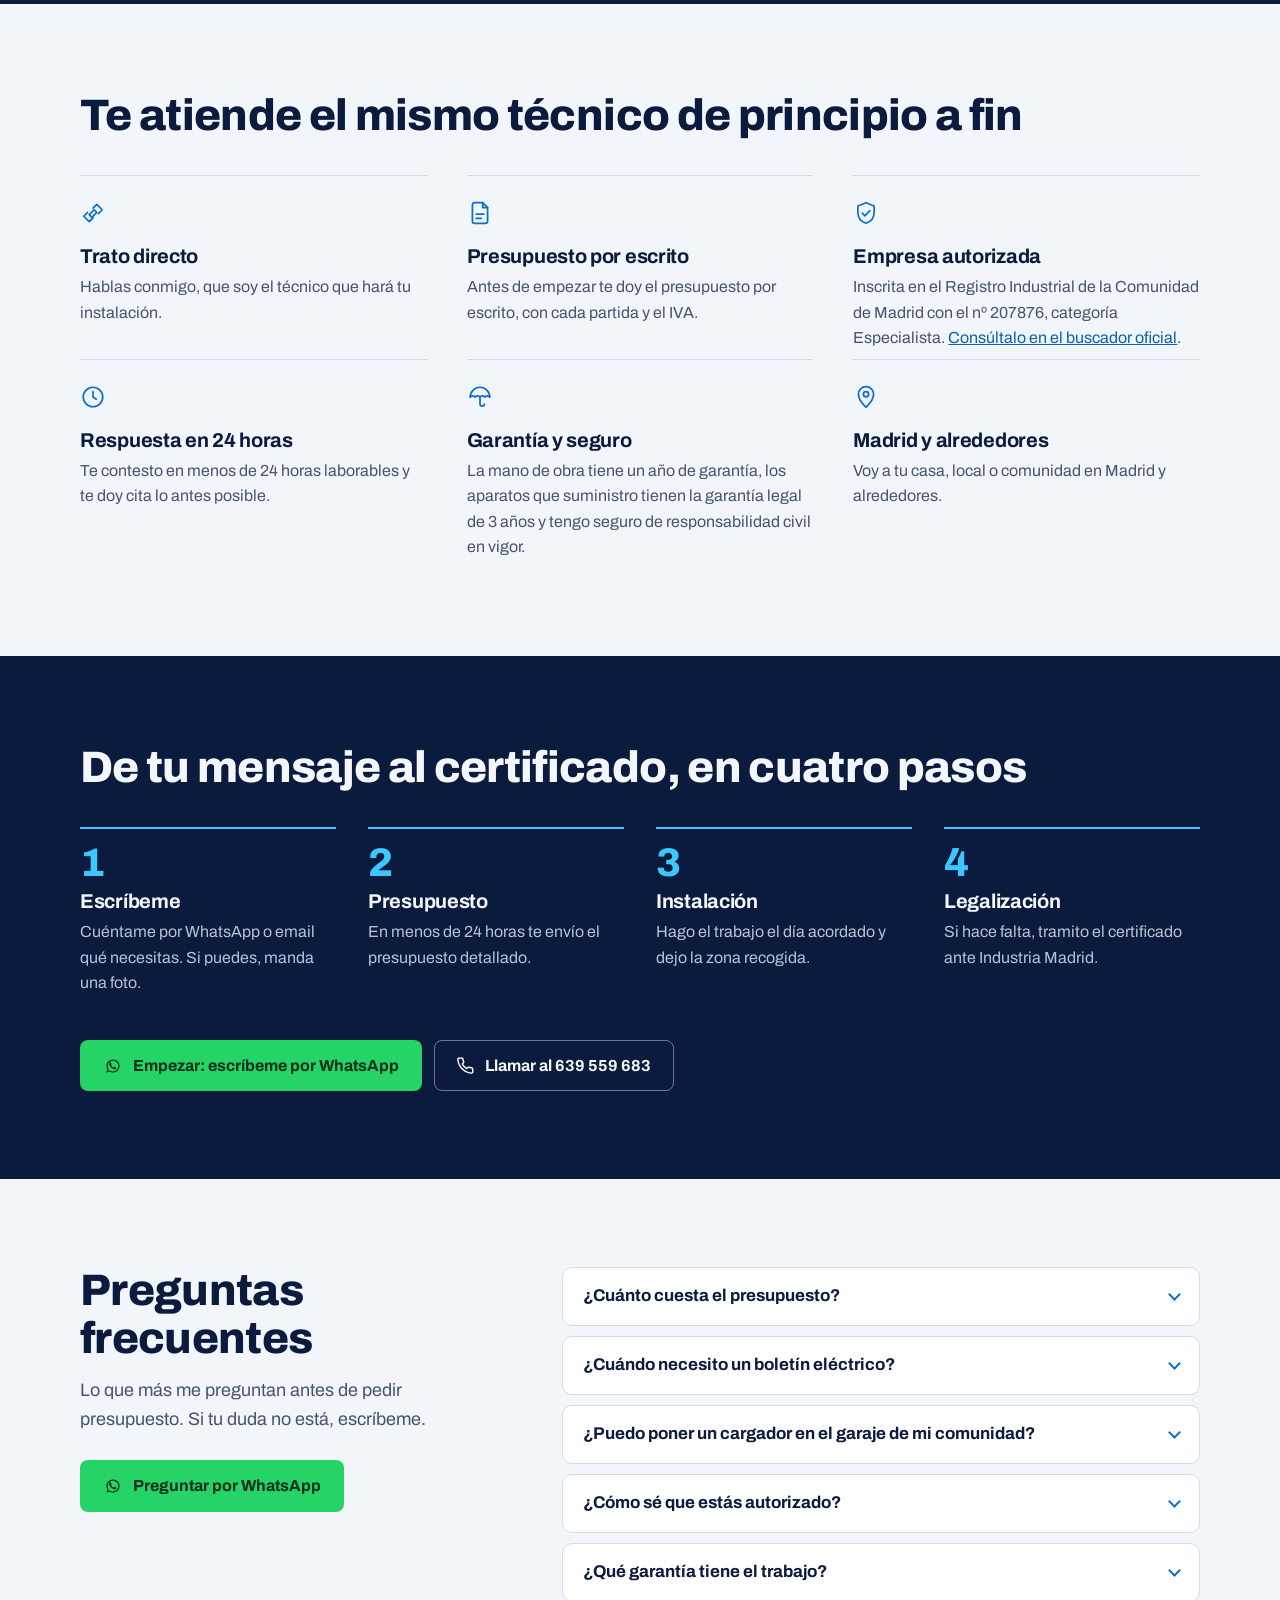
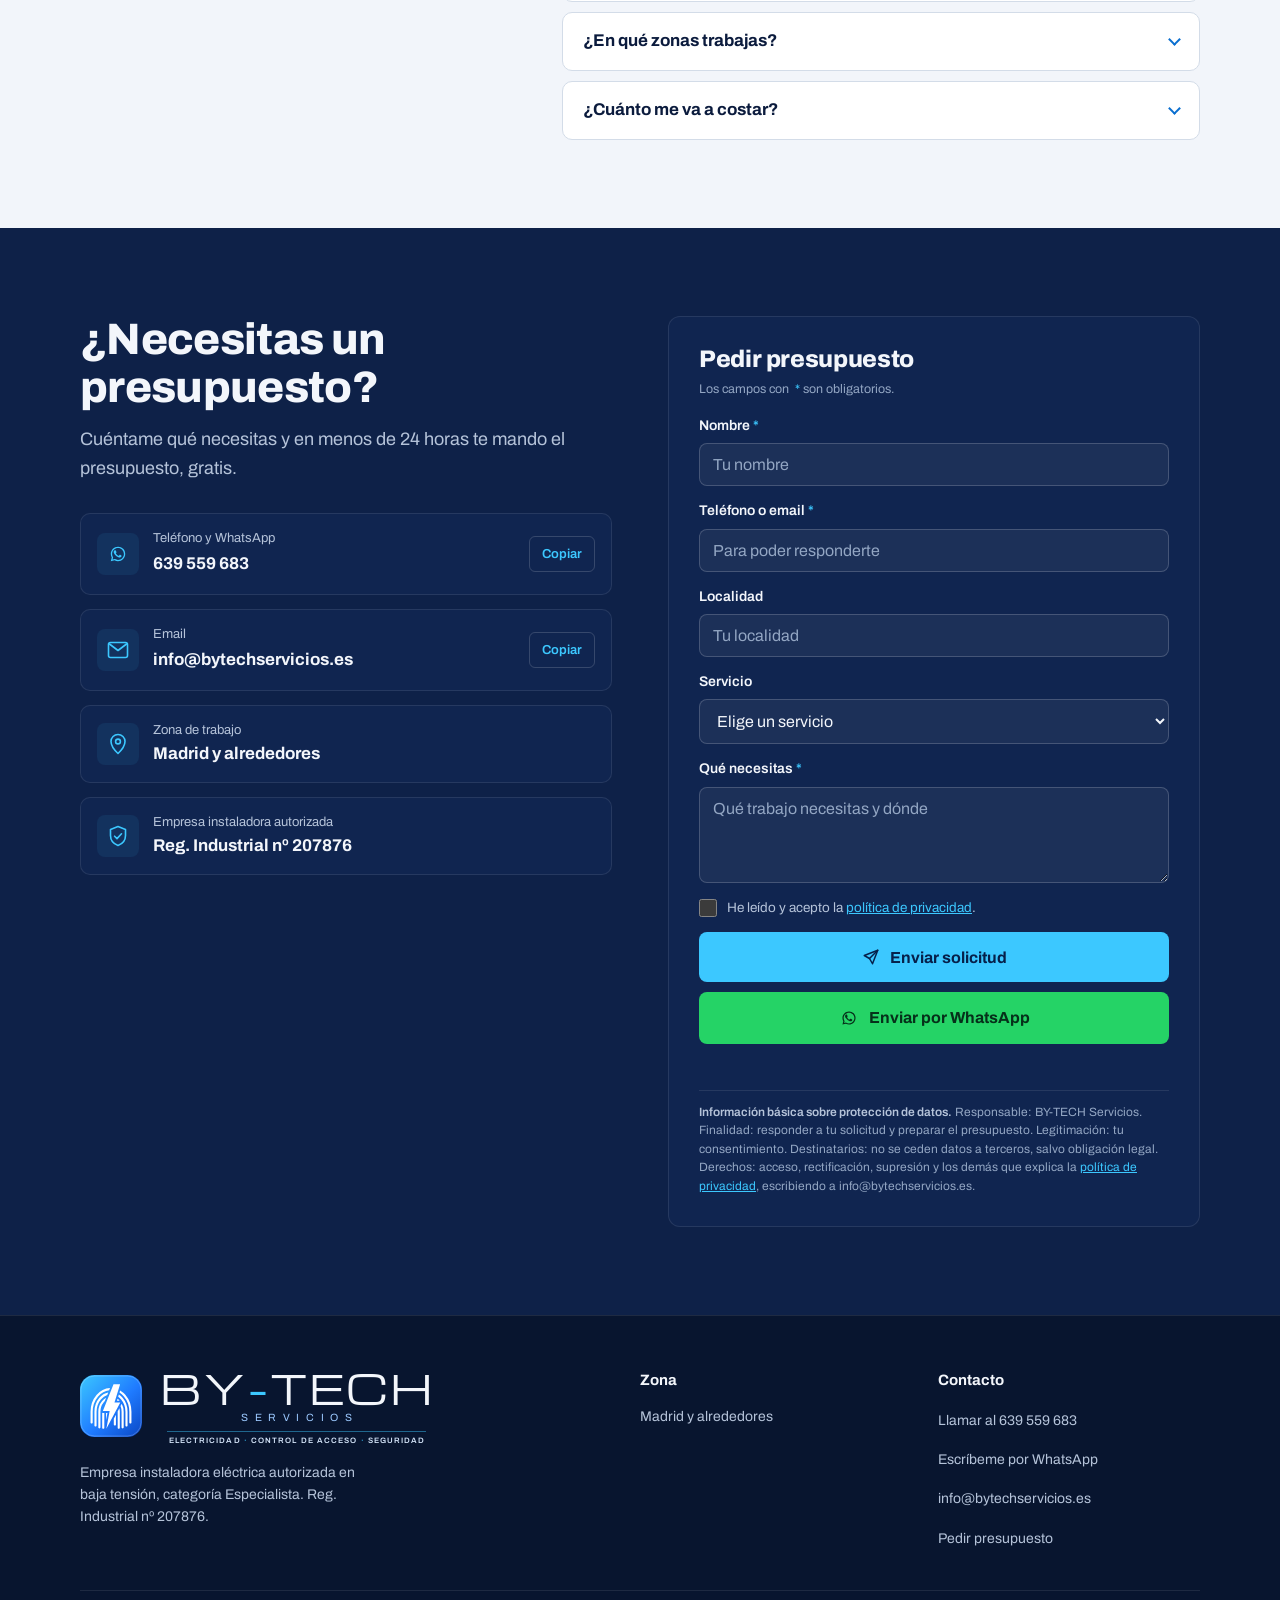
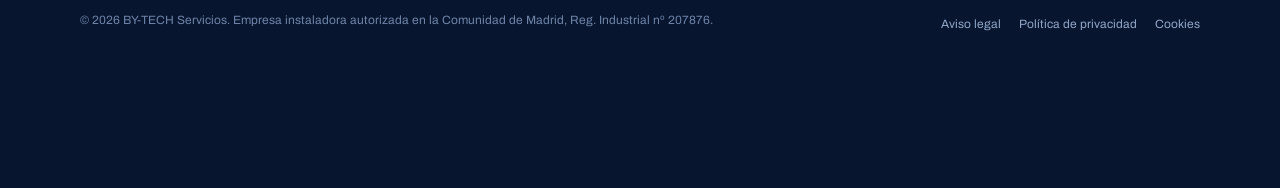
==== commit 96385bf2: "Distintivo "Técnico autorizado" y Mantenimiento en "¿Qué necesitas?" Co-Authored-By: Claude Opus 5.5" ====
--- a/index.html
+++ b/index.html
@@ -681,7 +681,7 @@
   </svg>
   <div class="wrap hero-grid">
     <div>
-      <span class="badge"><svg class="ico" style="width:16px;height:16px" viewBox="0 0 24 24" aria-hidden="true"><path d="M12 2.5 4.5 5.5v6c0 4.6 3.1 8.4 7.5 10 4.4-1.6 7.5-5.4 7.5-10v-6z"/><path d="m8.6 12.2 2.4 2.4 4.5-4.8"/></svg>Empresa instaladora autorizada, Reg. Industrial nº 207876</span>
+      <span class="badge"><svg class="ico" style="width:16px;height:16px" viewBox="0 0 24 24" aria-hidden="true"><path d="M12 2.5 4.5 5.5v6c0 4.6 3.1 8.4 7.5 10 4.4-1.6 7.5-5.4 7.5-10v-6z"/><path d="m8.6 12.2 2.4 2.4 4.5-4.8"/></svg>Técnico autorizado, Reg. Industrial nº 207876</span>
       <h1>Instalador eléctrico autorizado en Madrid</h1>
       <p class="lead">El trabajo lo hago yo: instalaciones eléctricas, boletines CIE, puntos de recarga, cámaras, videoporteros y control de acceso. Me llamas a mí y te respondo yo.</p>
       <div class="cta">
@@ -703,6 +703,7 @@
         <a class="pk" href="#simulador" data-sim="instalacion"><span class="ic"><svg class="ico" viewBox="0 0 24 24" aria-hidden="true"><path d="M13 2 4.5 13.5H11L10 22l8.5-11.5H12z"/></svg></span><span><b>Instalación eléctrica</b><small>Cuadros, cableado, enchufes y averías</small></span><svg class="ico arr" viewBox="0 0 24 24" aria-hidden="true"><path d="M5 12h14M13 6l6 6-6 6"/></svg></a>
         <a class="pk" href="#simulador" data-sim="recarga"><span class="ic"><svg class="ico" viewBox="0 0 24 24" aria-hidden="true"><rect x="3.5" y="2.8" width="10" height="18.4" rx="1.6"/><rect x="5.6" y="5" width="5.8" height="4" rx=".6"/><path d="m9.2 11.4-2 3.2h1.9l-.7 2.7 2.3-3.5H8.9z"/><path d="M13.5 8.5h2.6a1.6 1.6 0 0 1 1.6 1.6v6.3a1.6 1.6 0 0 0 3.2 0V8.2l-1.6-2"/><path d="M2.4 21.2h12.2"/></svg></span><span><b>Punto de recarga</b><small>En tu casa o en el garaje de la comunidad</small></span><svg class="ico arr" viewBox="0 0 24 24" aria-hidden="true"><path d="M5 12h14M13 6l6 6-6 6"/></svg></a>
         <a class="pk" href="#simulador" data-sim="seguridad"><span class="ic"><svg class="ico" viewBox="0 0 32 32" aria-hidden="true"><g transform="rotate(-20 16 13)"><rect x="7.6" y="9" width="19" height="8.4" rx="2"/><rect x="3.6" y="9.9" width="4" height="6.6" rx="1.3"/><path d="M11 15.1H23.6"/></g><path d="M20.4 18.9V22.6H25.2"/><rect x="25.2" y="19.6" width="2.2" height="6.4" rx=".7"/></svg></span><span><b>Seguridad y accesos</b><small>Cámaras, videoporteros y control de acceso</small></span><svg class="ico arr" viewBox="0 0 24 24" aria-hidden="true"><path d="M5 12h14M13 6l6 6-6 6"/></svg></a>
+        <a class="pk" href="#simulador" data-sim="mant"><span class="ic"><svg class="ico" viewBox="0 0 24 24" aria-hidden="true"><path d="M14.7 6.3a1 1 0 0 0 0 1.4l1.6 1.6a1 1 0 0 0 1.4 0l3.77-3.77a6 6 0 0 1-7.94 7.94l-6.91 6.91a2.12 2.12 0 0 1-3-3l6.91-6.91a6 6 0 0 1 7.94-7.94l-3.76 3.76z"/></svg></span><span><b>Mantenimiento</b><small>Barreras y tornos, cámaras, recarga y accesos</small></span><svg class="ico arr" viewBox="0 0 24 24" aria-hidden="true"><path d="M5 12h14M13 6l6 6-6 6"/></svg></a>
       </div>
       <p class="pick-f">Precio con IVA. El presupuesto exacto te lo doy gratis y por escrito.</p>
     </div>
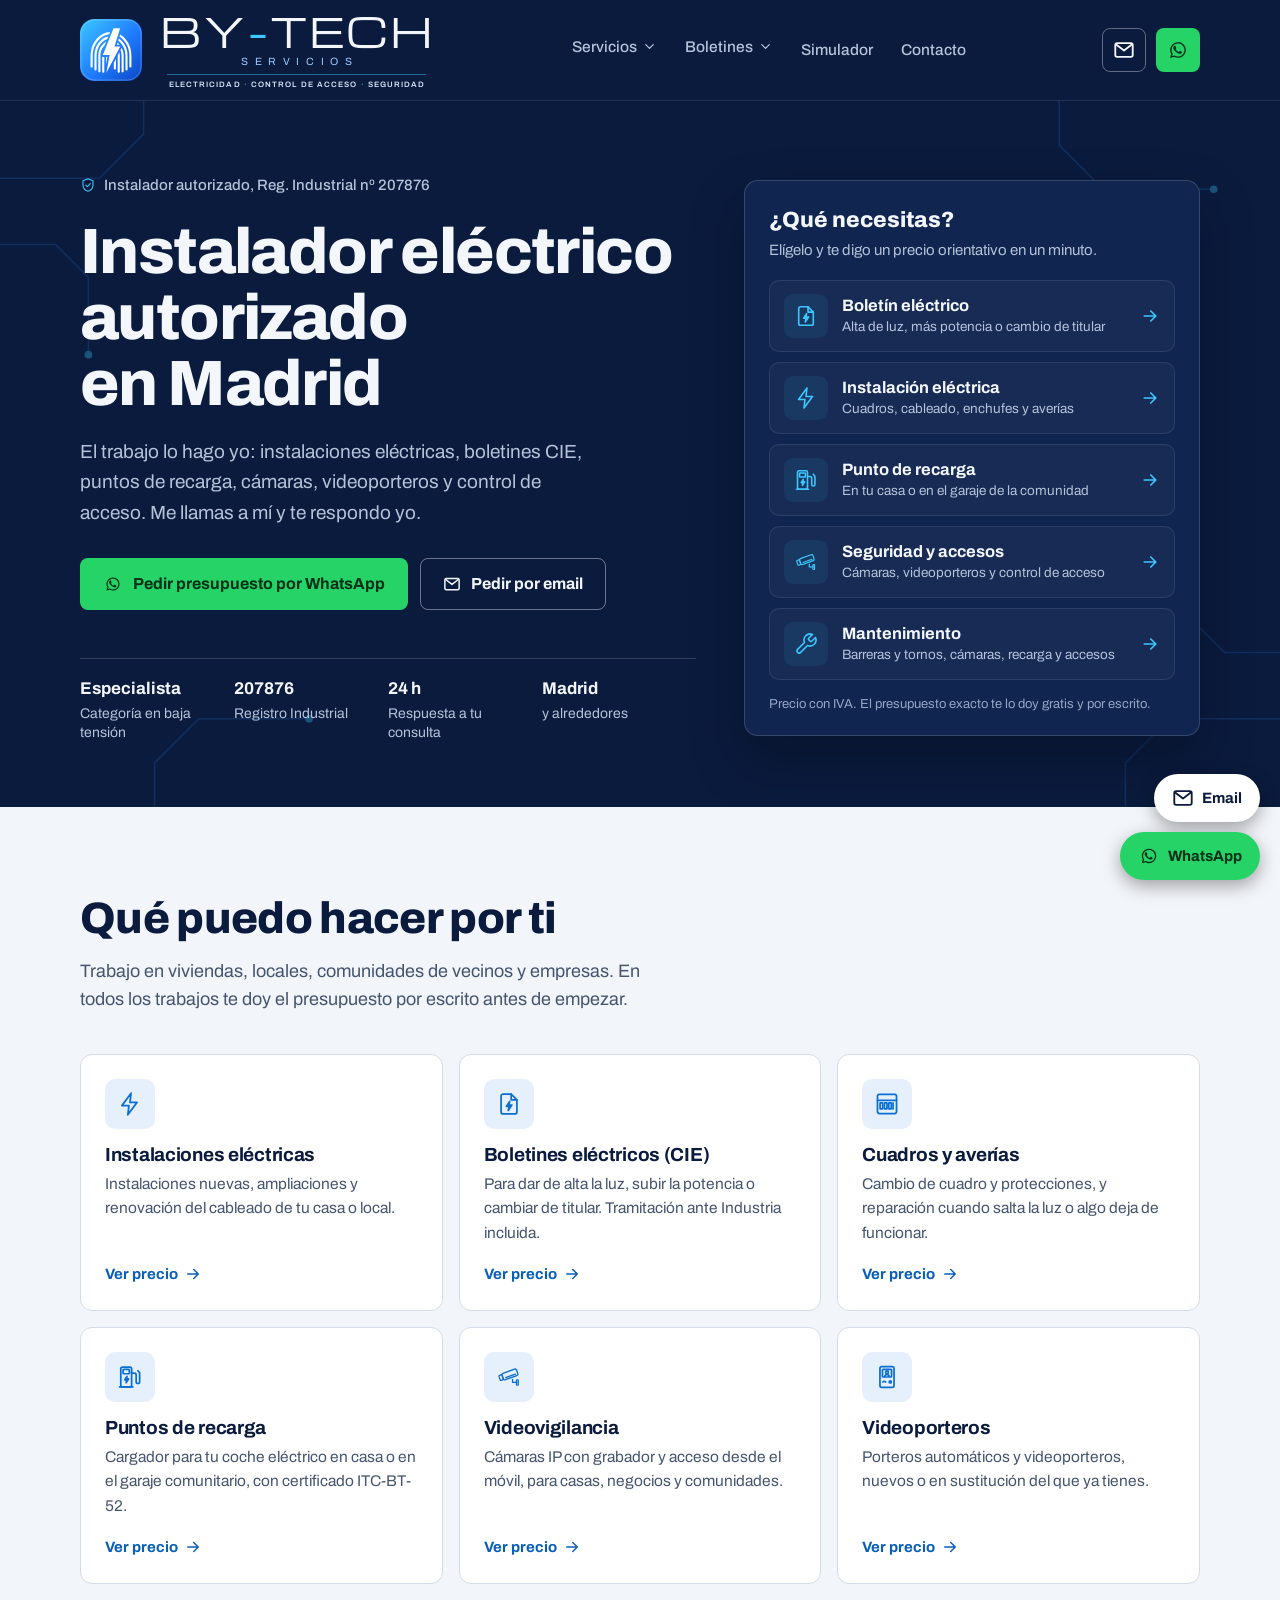
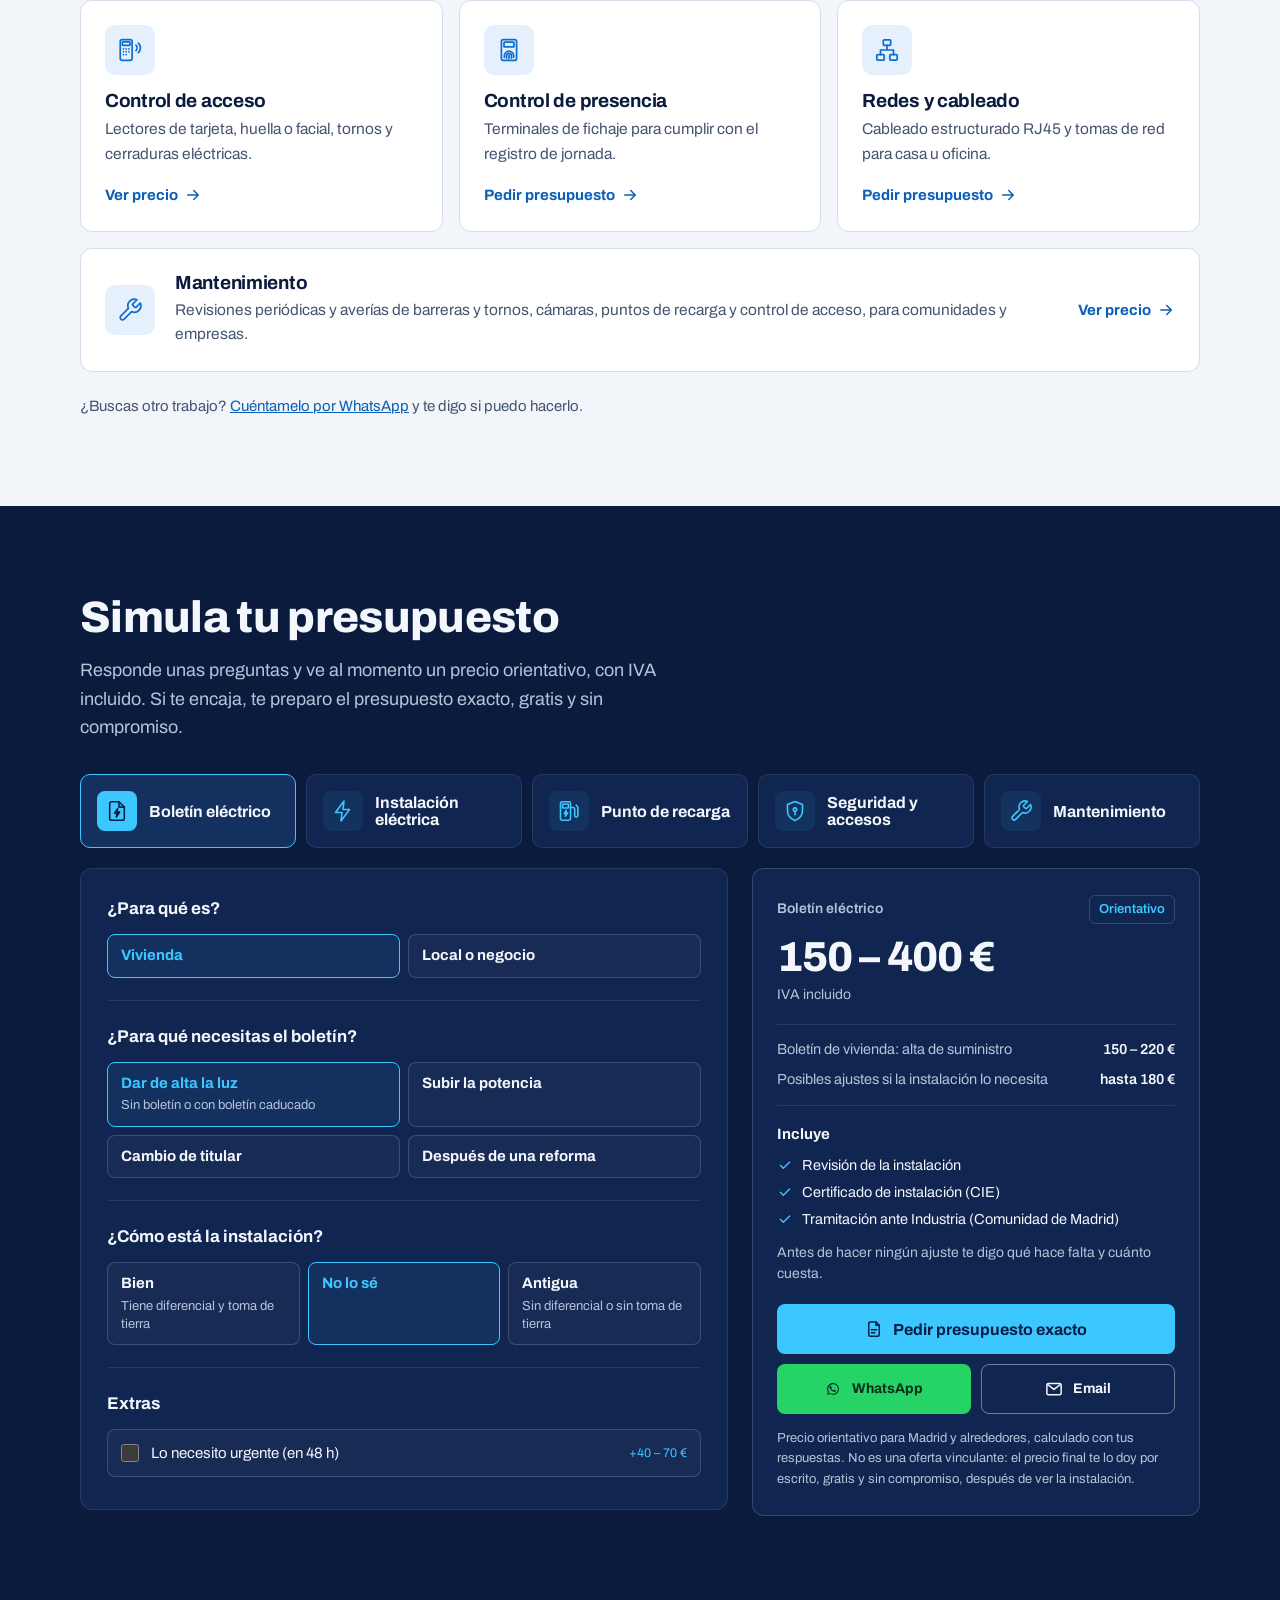
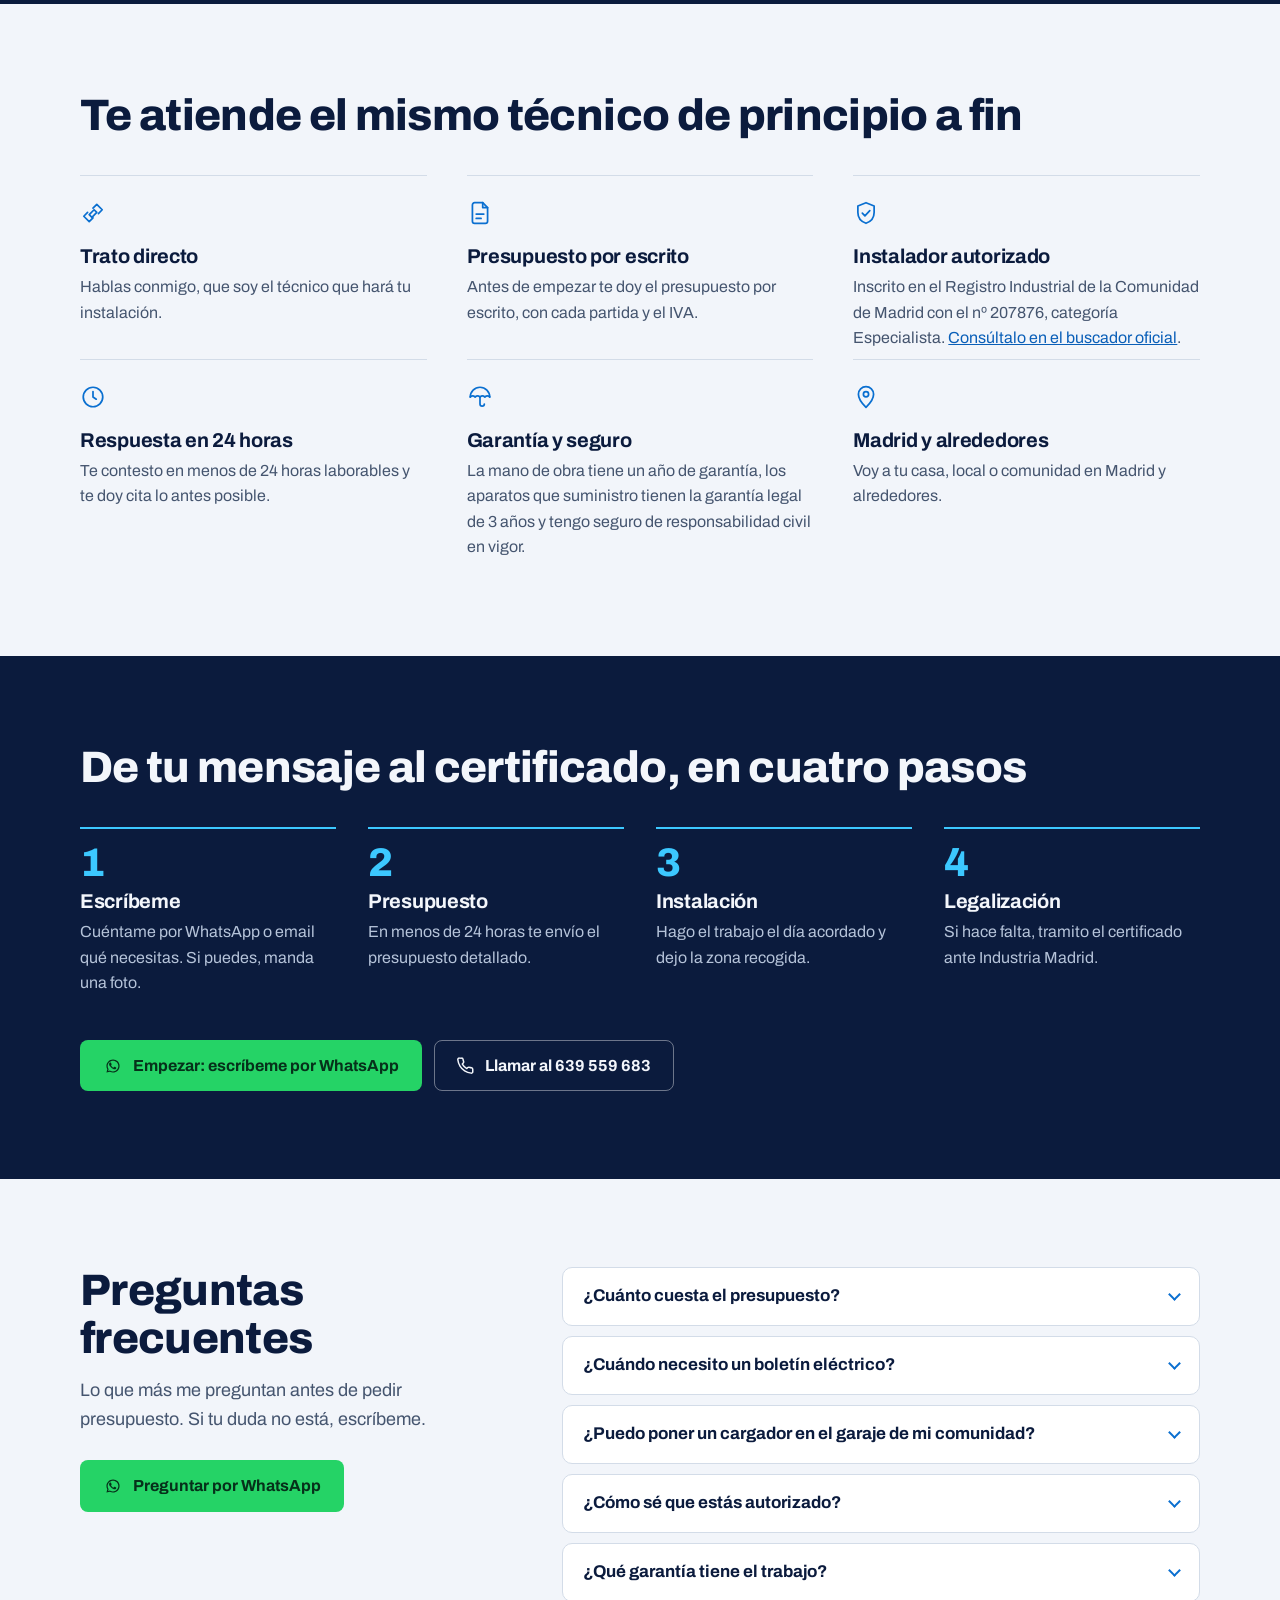
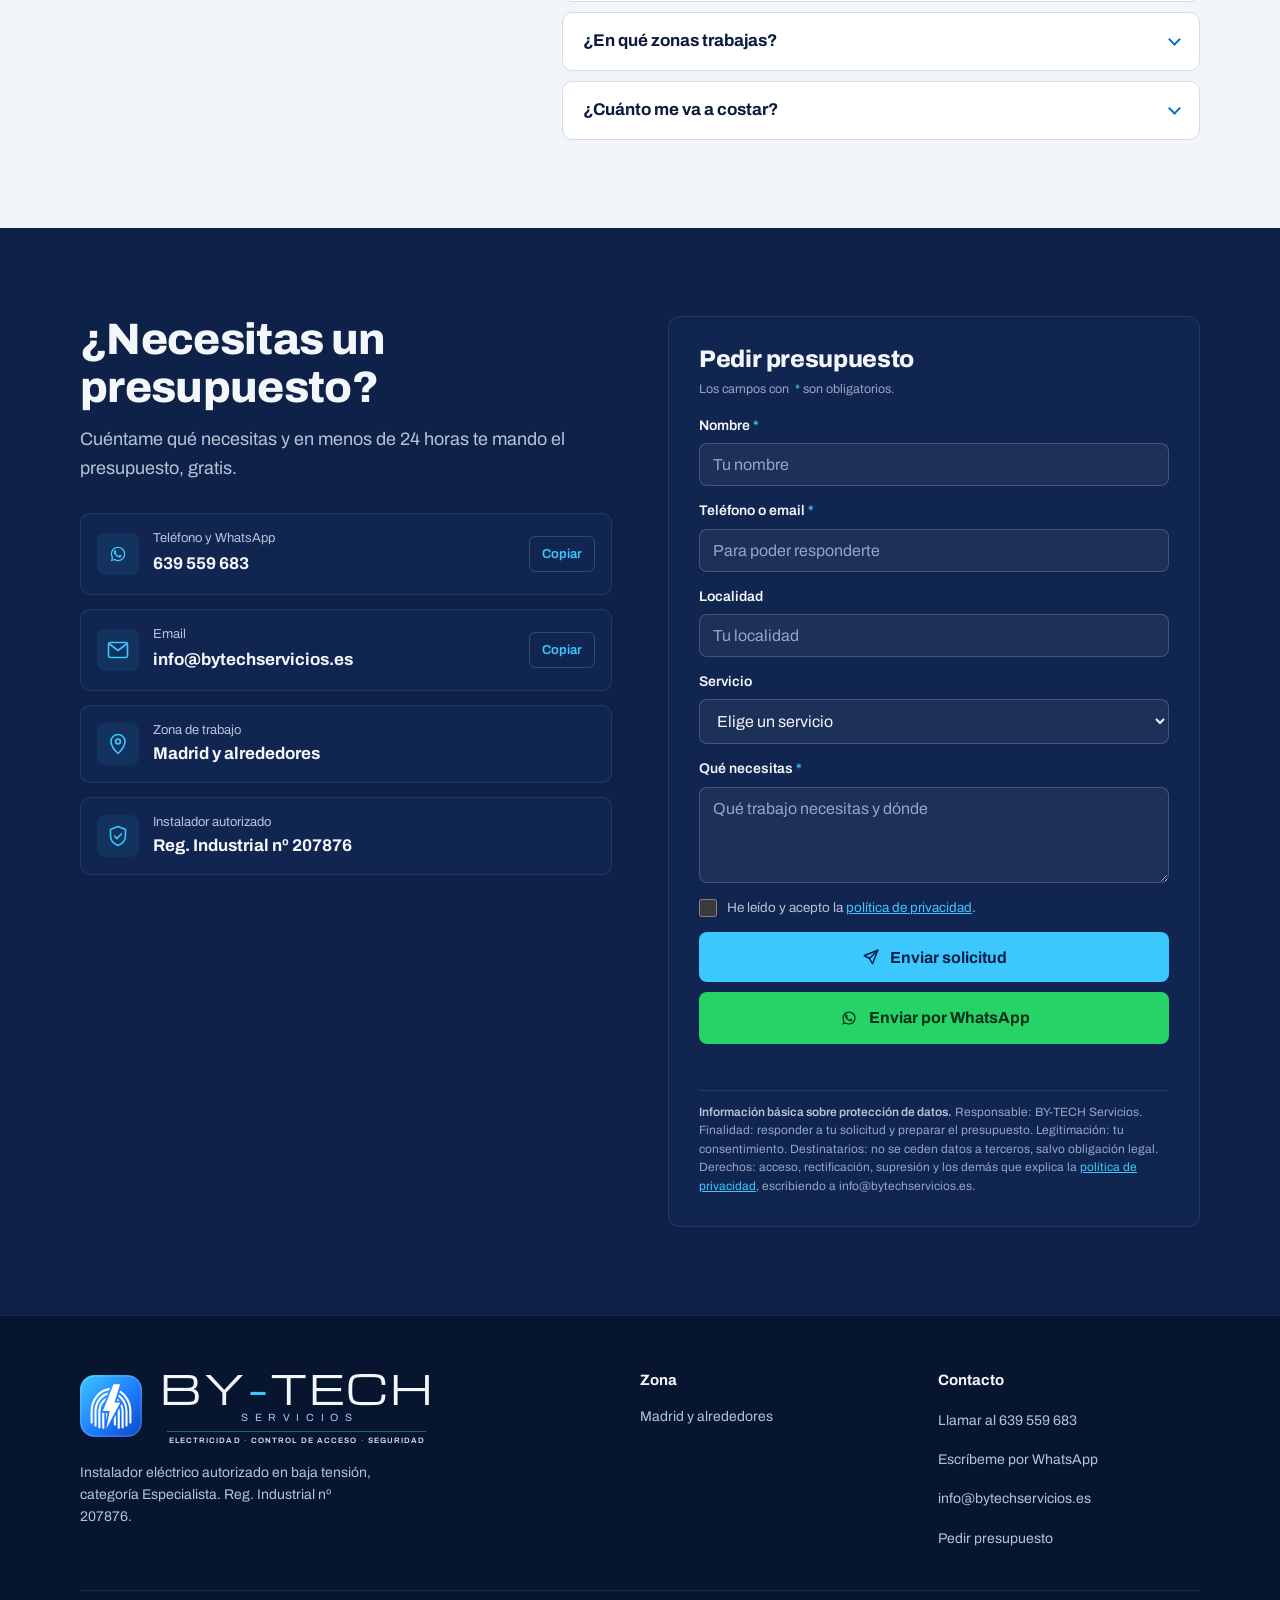
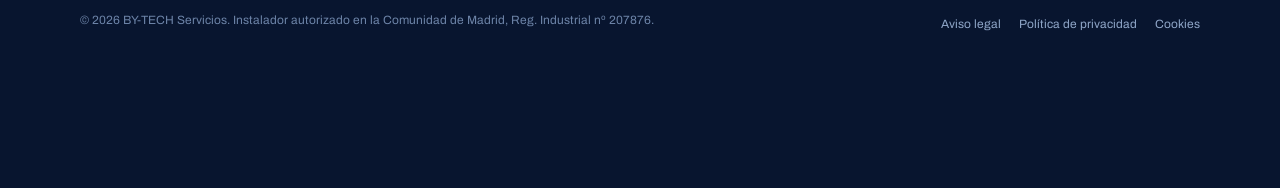
==== commit 057acb13: "Precios de mantenimiento nuevos e "Instalador autorizado" en toda la web - Mantenimiento: salida de " ====
--- a/index.html
+++ b/index.html
@@ -14,7 +14,7 @@
 <meta property="og:image:height" content="630">
 <meta property="og:image:alt" content="Logotipo de BY-TECH Servicios: electricidad, control de acceso y seguridad">
 <meta name="twitter:card" content="summary_large_image">
-<meta property="og:description" content="Empresa instaladora autorizada (Reg. Industrial 207876). Boletines, instalaciones, puntos de recarga y seguridad. Simula tu presupuesto en la web.">
+<meta property="og:description" content="Instalador autorizado (Reg. Industrial 207876). Boletines, instalaciones, puntos de recarga y seguridad. Simula tu presupuesto en la web.">
 <link rel="canonical" href="https://bytechservicios.es/">
 <title>Electricista autorizado en Madrid y alrededores | BY-TECH Servicios</title>
 <meta name="description" content="Electricista autorizado en Madrid y alrededores. Boletines CIE, instalaciones, puntos de recarga y seguridad. Simula tu presupuesto en la web.">
@@ -24,7 +24,7 @@
  "@type": "Electrician",
  "@id": "https://bytechservicios.es/#empresa",
  "name": "BY-TECH Servicios",
- "description": "Empresa instaladora eléctrica autorizada en la Comunidad de Madrid (Reg. Industrial nº 207876, categoría Especialista). Boletines CIE, instalaciones eléctricas, puntos de recarga, videovigilancia, videoporteros y control de acceso.",
+ "description": "Instalador eléctrico autorizado en la Comunidad de Madrid (Reg. Industrial nº 207876, categoría Especialista). Boletines CIE, instalaciones eléctricas, puntos de recarga, videovigilancia, videoporteros y control de acceso.",
  "url": "https://bytechservicios.es/",
  "telephone": "+34639559683",
  "email": "info@bytechservicios.es",
@@ -681,7 +681,7 @@
   </svg>
   <div class="wrap hero-grid">
     <div>
-      <span class="badge"><svg class="ico" style="width:16px;height:16px" viewBox="0 0 24 24" aria-hidden="true"><path d="M12 2.5 4.5 5.5v6c0 4.6 3.1 8.4 7.5 10 4.4-1.6 7.5-5.4 7.5-10v-6z"/><path d="m8.6 12.2 2.4 2.4 4.5-4.8"/></svg>Técnico autorizado, Reg. Industrial nº 207876</span>
+      <span class="badge"><svg class="ico" style="width:16px;height:16px" viewBox="0 0 24 24" aria-hidden="true"><path d="M12 2.5 4.5 5.5v6c0 4.6 3.1 8.4 7.5 10 4.4-1.6 7.5-5.4 7.5-10v-6z"/><path d="m8.6 12.2 2.4 2.4 4.5-4.8"/></svg>Instalador autorizado, Reg. Industrial nº 207876</span>
       <h1>Instalador eléctrico autorizado en Madrid</h1>
       <p class="lead">El trabajo lo hago yo: instalaciones eléctricas, boletines CIE, puntos de recarga, cámaras, videoporteros y control de acceso. Me llamas a mí y te respondo yo.</p>
       <div class="cta">
@@ -769,7 +769,7 @@
     <div class="adv">
       <div><svg class="ico" viewBox="0 0 24 24" aria-hidden="true"><path d="M7 11.5 3.5 15l5 5L12 16.5M17 12.5l3.5-3.5-5-5L12 7.5"/><path d="m8.5 13.5 4.5-4.5 2.5 2.5-4.5 4.5z"/></svg><h3>Trato directo</h3><p>Hablas conmigo, que soy el técnico que hará tu instalación.</p></div>
       <div><svg class="ico" viewBox="0 0 24 24" aria-hidden="true"><path d="M14.5 2.5H7a2 2 0 0 0-2 2v15a2 2 0 0 0 2 2h10a2 2 0 0 0 2-2V7z"/><path d="M14.5 2.5V7H19"/><path d="M8.5 13h7M8.5 17h4.5"/></svg><h3>Presupuesto por escrito</h3><p>Antes de empezar te doy el presupuesto por escrito, con cada partida y el IVA.</p></div>
-      <div><svg class="ico" viewBox="0 0 24 24" aria-hidden="true"><path d="M12 2.5 4.5 5.5v6c0 4.6 3.1 8.4 7.5 10 4.4-1.6 7.5-5.4 7.5-10v-6z"/><path d="m8.6 12.2 2.4 2.4 4.5-4.8"/></svg><h3>Empresa autorizada</h3><p>Inscrita en el Registro Industrial de la Comunidad de Madrid con el nº 207876, categoría Especialista. <a href="https://www.comunidad.madrid/industria/buscador-empresas-instaladoras-mantenedoras" target="_blank" rel="noopener">Consúltalo en el buscador oficial</a>.</p></div>
+      <div><svg class="ico" viewBox="0 0 24 24" aria-hidden="true"><path d="M12 2.5 4.5 5.5v6c0 4.6 3.1 8.4 7.5 10 4.4-1.6 7.5-5.4 7.5-10v-6z"/><path d="m8.6 12.2 2.4 2.4 4.5-4.8"/></svg><h3>Instalador autorizado</h3><p>Inscrito en el Registro Industrial de la Comunidad de Madrid con el nº 207876, categoría Especialista. <a href="https://www.comunidad.madrid/industria/buscador-empresas-instaladoras-mantenedoras" target="_blank" rel="noopener">Consúltalo en el buscador oficial</a>.</p></div>
       <div><svg class="ico" viewBox="0 0 24 24" aria-hidden="true"><circle cx="12" cy="12" r="9"/><path d="M12 7v5l3 2"/></svg><h3>Respuesta en 24 horas</h3><p>Te contesto en menos de 24 horas laborables y te doy cita lo antes posible.</p></div>
       <div><svg class="ico" viewBox="0 0 24 24" aria-hidden="true"><path d="M3 12a9 9 0 0 1 18 0"/><path d="M12 12v6.5a2 2 0 0 0 4 0"/><path d="M3 12c1.5-1.3 3-1.3 4.5 0 1.5-1.3 3-1.3 4.5 0 1.5-1.3 3-1.3 4.5 0 1.5-1.3 3-1.3 4.5 0"/></svg><h3>Garantía y seguro</h3><p>La mano de obra tiene un año de garantía, los aparatos que suministro tienen la garantía legal de 3 años y tengo seguro de responsabilidad civil en vigor.</p></div>
       <div><svg class="ico" viewBox="0 0 24 24" aria-hidden="true"><path d="M12 21.5s-7-6.6-7-12a7 7 0 0 1 14 0c0 5.4-7 12-7 12z"/><circle cx="12" cy="9.5" r="2.4"/></svg><h3>Madrid y alrededores</h3><p>Voy a tu casa, local o comunidad en Madrid y alrededores.</p></div>
@@ -801,7 +801,7 @@
       <details><summary>¿Cuánto cuesta el presupuesto?</summary><p>Nada. Te lo doy gratis y por escrito, con cada partida y el IVA, antes de empezar ningún trabajo. Si no te encaja, no pasa nada.</p></details>
       <details><summary>¿Cuándo necesito un boletín eléctrico?</summary><p>Lo pide la compañía eléctrica, por ejemplo, para dar de alta la luz en una vivienda sin suministro, para subir la potencia por encima de lo que admite tu instalación o cuando el boletín que tienes ya no les vale. Si no sabes si lo necesitas, mándame una foto del cuadro y te lo digo.</p></details>
       <details><summary>¿Puedo poner un cargador en el garaje de mi comunidad?</summary><p>Sí. Si es para tu plaza, la Ley de Propiedad Horizontal solo te pide comunicarlo antes a la comunidad: no hace falta que lo aprueben en junta. La instalación y la luz que gastes van a tu cargo. Yo hago la instalación y el certificado ITC-BT-52.</p></details>
-      <details><summary>¿Cómo sé que estás autorizado?</summary><p>Estoy inscrito en el Registro Industrial de la Comunidad de Madrid con el nº 207876, como empresa instaladora de baja tensión, categoría Especialista. Puedes comprobarlo en el <a href="https://www.comunidad.madrid/industria/buscador-empresas-instaladoras-mantenedoras" target="_blank" rel="noopener">buscador oficial de empresas instaladoras</a>.</p></details>
+      <details><summary>¿Cómo sé que estás autorizado?</summary><p>Estoy inscrito en el Registro Industrial de la Comunidad de Madrid con el nº 207876, como instalador de baja tensión, categoría Especialista. Puedes comprobarlo en el <a href="https://www.comunidad.madrid/industria/buscador-empresas-instaladoras-mantenedoras" target="_blank" rel="noopener">buscador oficial de empresas instaladoras</a>.</p></details>
       <details><summary>¿Qué garantía tiene el trabajo?</summary><p>La mano de obra tiene un año de garantía, y los aparatos que suministro (cargadores, cámaras, videoporteros...) tienen la garantía legal de 3 años. Además, tengo seguro de responsabilidad civil en vigor.</p></details>
       <details><summary>¿En qué zonas trabajas?</summary><p>En Madrid y alrededores. Si no sabes si llego a tu zona, pregúntame.</p></details>
       <details><summary>¿Cuánto me va a costar?</summary><p>Depende de cada instalación. En el <a href="#simulador">simulador</a> ves un precio orientativo con IVA en un minuto, y el precio final te lo doy por escrito después de ver el trabajo.</p></details>
@@ -818,7 +818,7 @@
         <div class="dato"><div class="ic"><svg width="22" height="22" aria-hidden="true"><use href="#i-wa"/></svg></div><div class="grow"><small>Teléfono y WhatsApp</small><b id="tel"><a href="tel:+34639559683" style="color:inherit;text-decoration:none">639 559 683</a></b></div><button class="copy" type="button" data-copy="639559683" data-target="tel">Copiar</button></div>
         <div class="dato"><div class="ic"><svg class="ico" viewBox="0 0 24 24" aria-hidden="true"><rect x="2.5" y="4.5" width="19" height="15" rx="2"/><path d="m3.5 6 8.5 6.5L20.5 6"/></svg></div><div class="grow"><small>Email</small><b id="mail"><a href="mailto:info@bytechservicios.es?subject=Presupuesto%20desde%20la%20web" style="color:inherit;text-decoration:none">info@bytechservicios.es</a></b></div><button class="copy" type="button" data-copy="info@bytechservicios.es" data-target="mail">Copiar</button></div>
         <div class="dato"><div class="ic"><svg class="ico" viewBox="0 0 24 24" aria-hidden="true"><path d="M12 21.5s-7-6.6-7-12a7 7 0 0 1 14 0c0 5.4-7 12-7 12z"/><circle cx="12" cy="9.5" r="2.4"/></svg></div><div class="grow"><small>Zona de trabajo</small><b>Madrid y alrededores</b></div></div>
-        <div class="dato"><div class="ic"><svg class="ico" viewBox="0 0 24 24" aria-hidden="true"><path d="M12 2.5 4.5 5.5v6c0 4.6 3.1 8.4 7.5 10 4.4-1.6 7.5-5.4 7.5-10v-6z"/><path d="m8.6 12.2 2.4 2.4 4.5-4.8"/></svg></div><div class="grow"><small>Empresa instaladora autorizada</small><b>Reg. Industrial nº 207876</b></div></div>
+        <div class="dato"><div class="ic"><svg class="ico" viewBox="0 0 24 24" aria-hidden="true"><path d="M12 2.5 4.5 5.5v6c0 4.6 3.1 8.4 7.5 10 4.4-1.6 7.5-5.4 7.5-10v-6z"/><path d="m8.6 12.2 2.4 2.4 4.5-4.8"/></svg></div><div class="grow"><small>Instalador autorizado</small><b>Reg. Industrial nº 207876</b></div></div>
       </div>
     </div>
     <form id="presupuesto" action="enviar.php" method="post" novalidate>
@@ -864,12 +864,12 @@
     <div class="foot">
       <div>
         <a class="logo" href="#inicio" aria-label="BY-TECH Servicios, inicio"><svg width="62" height="62" aria-hidden="true"><use href="#bt-mark"/></svg><span class="wm"><b>BY<i>-</i>TECH</b><span class="sv">SERVICIOS</span><em>ELECTRICIDAD <span class="dt">·</span> CONTROL DE ACCESO <span class="dt">·</span> SEGURIDAD</em></span></a>
-        <p>Empresa instaladora eléctrica autorizada en baja tensión, categoría Especialista. Reg. Industrial nº 207876.</p>
+        <p>Instalador eléctrico autorizado en baja tensión, categoría Especialista. Reg. Industrial nº 207876.</p>
       </div>
       <div><h4>Zona</h4><ul><li>Madrid y alrededores</li></ul></div>
       <div><h4>Contacto</h4><ul><li><a href="tel:+34639559683">Llamar al 639 559 683</a></li><li><a href="https://wa.me/34639559683?text=Hola%2C%20te%20escribo%20desde%20la%20web.%20Quiero%20pedir%20un%20presupuesto." target="_blank" rel="noopener">Escríbeme por WhatsApp</a></li><li><a href="mailto:info@bytechservicios.es?subject=Presupuesto%20desde%20la%20web">info@bytechservicios.es</a></li><li><a href="#contacto">Pedir presupuesto</a></li></ul></div>
     </div>
-    <div class="legal"><span>© 2026 BY-TECH Servicios. Empresa instaladora autorizada en la Comunidad de Madrid, <span class="nw">Reg. Industrial nº 207876</span>.</span><nav class="legal-links" aria-label="Información legal"><a href="aviso-legal.html">Aviso legal</a><a href="politica-privacidad.html">Política de privacidad</a><a href="politica-cookies.html">Cookies</a></nav></div>
+    <div class="legal"><span>© 2026 BY-TECH Servicios. Instalador autorizado en la Comunidad de Madrid, <span class="nw">Reg. Industrial nº 207876</span>.</span><nav class="legal-links" aria-label="Información legal"><a href="aviso-legal.html">Aviso legal</a><a href="politica-privacidad.html">Política de privacidad</a><a href="politica-cookies.html">Cookies</a></nav></div>
   </div>
 </footer>
 
@@ -1006,7 +1006,7 @@
   var root=document.getElementById('simulador'); if(!root) return;
 
   /* Precios con IVA incluido: [mínimo, máximo] */
-  var P={"ajuste":[41.74,41.74],"boletin":{"vivienda":{"alta":[108.26,177.26],"potencia":[108.26,177.26],"titular":[88.26,157.26],"reforma":[158.26,257.26]},"local":[250,450],"nose":[0,180],"antigua":[150,380],"urgente":[40,70]},"instalacion":{"fijo":[460,690],"m2":[26.45,43.7],"elevada":[402.5,805],"rozas_m2":[9.2,16.1],"cuadro_basico":[351.99,437.07],"cuadro_ampliado":[521.99,637.07],"sobretensiones":[267.15,294.98],"proteccion_st":[156.27,170.18],"boletin_cuadro":[115,207],"minimo":[46,69],"enchufe":[64,91.83],"luz":[64,91.83],"circuito":[175.27,230.93],"averia":[69.57,97.41],"hora":[55.66,55.66],"urgente":[34.5,69]},"recarga":{"casa":[545.06,666.06],"casa_m":15,"comunidad":[687.91,881.51],"comunidad_m":20,"metro":[15.5,20.34],"metro_tri":[20.65,25.49],"largo_m":40,"seccion10":[1,1],"trifasica":[100,200],"cargador_mono":[887.61,1036.95],"cargador_tri":[947.31,1173.25],"potencia":[100,180]},"camaras":{"grabador":[557.88,599.98],"grabador16":[748.6,790.71],"interior":[103.78,124.83],"exterior":[183.95,205]},"videoportero":{"sustituir":[308.26,377.26],"nuevo":[428.26,527.26],"monitor":[103.5,184],"abrepuertas":[69,126.5],"comunidad":[690,1092.5],"vivienda":[86.25,138],"placa":[402.5,690]},"acceso":{"puerta":[464.45,520.11],"tarjeta":[23.38,37.29],"huella":[69,138],"facial":[207,368],"iman":[69,138],"movil":[69,138]},"presencia":{"terminal":[287.5,517.5],"software":[92,172.5]},"barreras":{"barrera4":[1928.62,2860.92],"barrera6":[2643.85,3951.86],"lazo":[311.7,467.54],"mandos10":[278.3,473.11],"tripode":[1641.97,3089.13],"pasillo":[4619.78,8182.02],"visita_barrera":[111.32,111.32],"visita_torno":[97.41,97.41],"visita_extra":[55.66,55.66],"averia":[97.41,97.41],"hora":[55.66,55.66],"km":[2.07,2.07]}};
+  var P={"ajuste":[41.74,41.74],"boletin":{"vivienda":{"alta":[108.26,177.26],"potencia":[108.26,177.26],"titular":[88.26,157.26],"reforma":[158.26,257.26]},"local":[250,450],"nose":[0,180],"antigua":[150,380],"urgente":[40,70]},"instalacion":{"fijo":[460,690],"m2":[26.45,43.7],"elevada":[402.5,805],"rozas_m2":[9.2,16.1],"cuadro_basico":[351.99,437.07],"cuadro_ampliado":[521.99,637.07],"sobretensiones":[267.15,294.98],"proteccion_st":[156.27,170.18],"boletin_cuadro":[115,207],"minimo":[46,69],"enchufe":[64,91.83],"luz":[64,91.83],"circuito":[175.27,230.93],"averia":[69.57,97.41],"hora":[55.66,55.66],"urgente":[34.5,69]},"recarga":{"casa":[545.06,666.06],"casa_m":15,"comunidad":[687.91,881.51],"comunidad_m":20,"metro":[15.5,20.34],"metro_tri":[20.65,25.49],"largo_m":40,"seccion10":[1,1],"trifasica":[100,200],"cargador_mono":[887.61,1036.95],"cargador_tri":[947.31,1173.25],"potencia":[100,180]},"camaras":{"grabador":[557.88,599.98],"grabador16":[748.6,790.71],"interior":[103.78,124.83],"exterior":[183.95,205]},"videoportero":{"sustituir":[308.26,377.26],"nuevo":[428.26,527.26],"monitor":[103.5,184],"abrepuertas":[69,126.5],"comunidad":[690,1092.5],"vivienda":[86.25,138],"placa":[402.5,690]},"acceso":{"puerta":[464.45,520.11],"tarjeta":[23.38,37.29],"huella":[69,138],"facial":[207,368],"iman":[69,138],"movil":[69,138]},"presencia":{"terminal":[287.5,517.5],"software":[92,172.5]},"barreras":{"barrera4":[1928.62,2860.92],"barrera6":[2643.85,3951.86],"lazo":[311.7,467.54],"mandos10":[278.3,473.11],"tripode":[1641.97,3089.13],"pasillo":[4619.78,8182.02],"visita_barrera":[111.32,111.32],"visita_torno":[97.41,97.41],"visita_extra":[55.66,55.66],"averia":[120.66,120.66],"hora":[55.66,55.66],"km":[2.07,2.07],"salida":[65,65]}};
 
   /* ---------- utilidades ---------- */
   function eur(n){return String(Math.round(n)).replace(/\B(?=(\d{3})+(?!\d))/g,'.');}
@@ -1172,7 +1172,7 @@
         var B=P.barreras, L=[], inc=[], n=[], g=a.grupo, nombre={barreras:'Mantenimiento de barreras y tornos',camaras:'Mantenimiento de cámaras',recarga:'Mantenimiento de puntos de recarga',accesos:'Mantenimiento de seguridad y accesos'}[g];
         var form={barreras:'Barreras y tornos',camaras:'Videovigilancia',recarga:'Punto de recarga',accesos:'Control de acceso'}[g];
         if(a.tipo==='contrato'){
-          var completo=a.plan==='completo', v=completo?2:1, it=[];
+          var completo=a.plan==='completo', v=completo?2:1, f=completo?1.1:1, it=[];   // plan completo: 2 revisiones + 10 % (prioridad y averías sin salida)
           if(g==='barreras'){
             if(a.mb) it.push([pl(a.mb,'barrera','barreras'),a.mb*HR.barrera]);
             if(a.mt) it.push([pl(a.mt,'torno o pasillo','tornos o pasillos'),a.mt*HR.torno]);
@@ -1193,18 +1193,19 @@
           var h=it.reduce(function(s,x){return s+x[1];},0);
           if(it.length && h<1) it[0][1]+=1-h;
           var vt=v===1?' (1 revisión al año)':' ('+v+' revisiones al año)';
-          it.forEach(function(x){ L.push([x[0]+vt,mul(B.hora,x[1]*v)]); });
+          // la salida de cada revisión va dentro de la primera línea
+          it.forEach(function(x,i){ var c=mul(B.hora,x[1]); if(i===0) c=add(c,B.salida); L.push([x[0]+vt,mul(c,v*f)]); });
           if(!it.length) n.push('Añade al menos un equipo.');
           inc.push('Parte firmado en cada revisión');
-          if(completo) inc.push('Prioridad en averías: 24 a 48 horas laborables');
+          if(completo){ inc.push('Prioridad en averías: 24 a 48 horas laborables'); inc.push('Averías sin coste de salida'); }
           n.push('Precio al año. Las piezas que haya que cambiar te las digo antes.');
-          return conKm(a,{L:L,inc:inc,n:n,form:form,nombre:nombre,dias:it.length?[v,v]:null},[v,v],vt);
+          return conKm(a,{L:L,inc:inc,n:n,form:form,nombre:nombre,dias:null},[v,v],vt);
         }
         var nom={barreras:{barrera:'barrera',torno:'torno o pasillo'}[a.eqb],camaras:'cámaras',recarga:'punto de recarga',accesos:{acceso:'control de acceso',presencia:'control de presencia'}[a.eqa]}[g];
         if(g==='accesos' && a.eqa==='presencia') form='Control de presencia';
         L.push(['Avería de '+nom+': salida y primera hora',B.averia]);
         inc=['Visita y diagnóstico','Primera hora de trabajo'];
-        n.push('Cada hora más: '+eur(B.hora[0])+' €. Las piezas te las digo antes de cambiarlas.');
+        n.push('Cada hora más: '+eur(B.hora[0])+' €. Las piezas te las digo antes de cambiarlas. Con el plan completo de mantenimiento no se cobra la salida.');
         return conKm(a,{L:L,inc:inc,n:n,form:form,nombre:nombre,dias:null});
       }
     },
